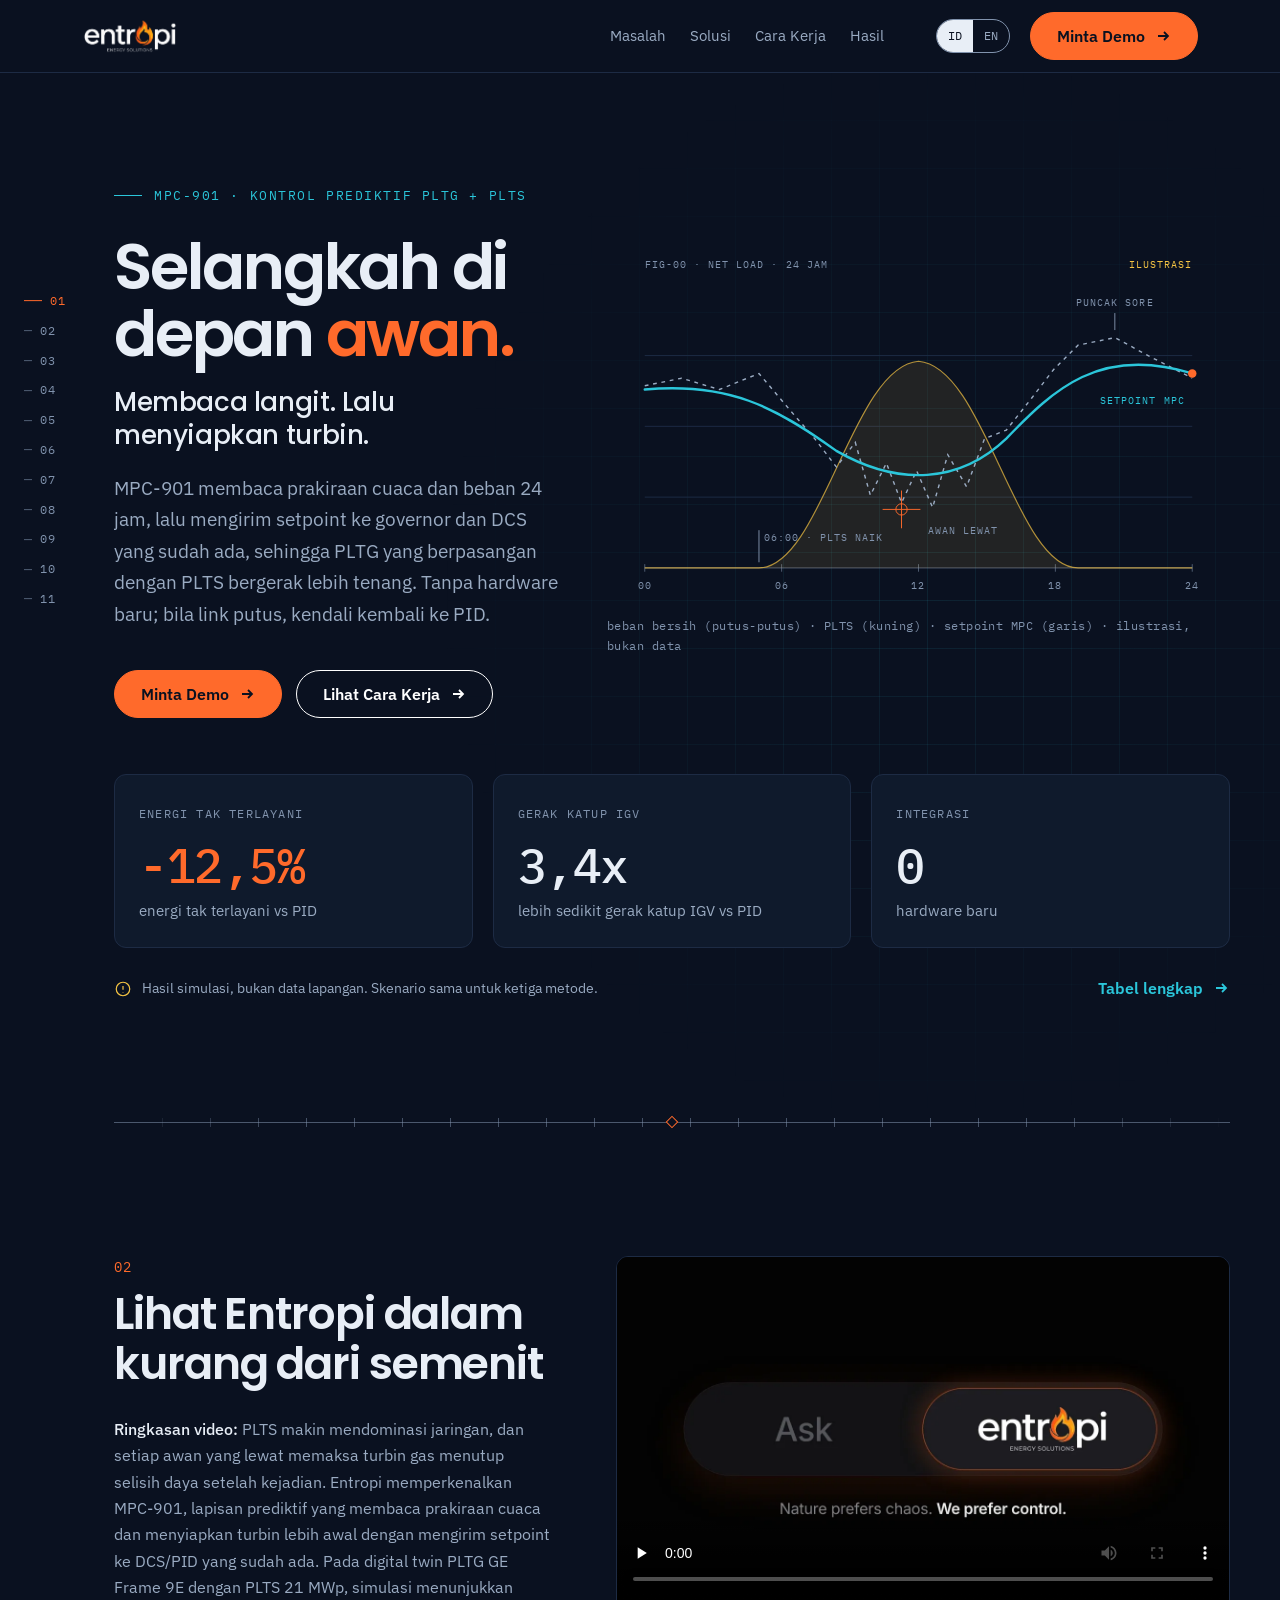
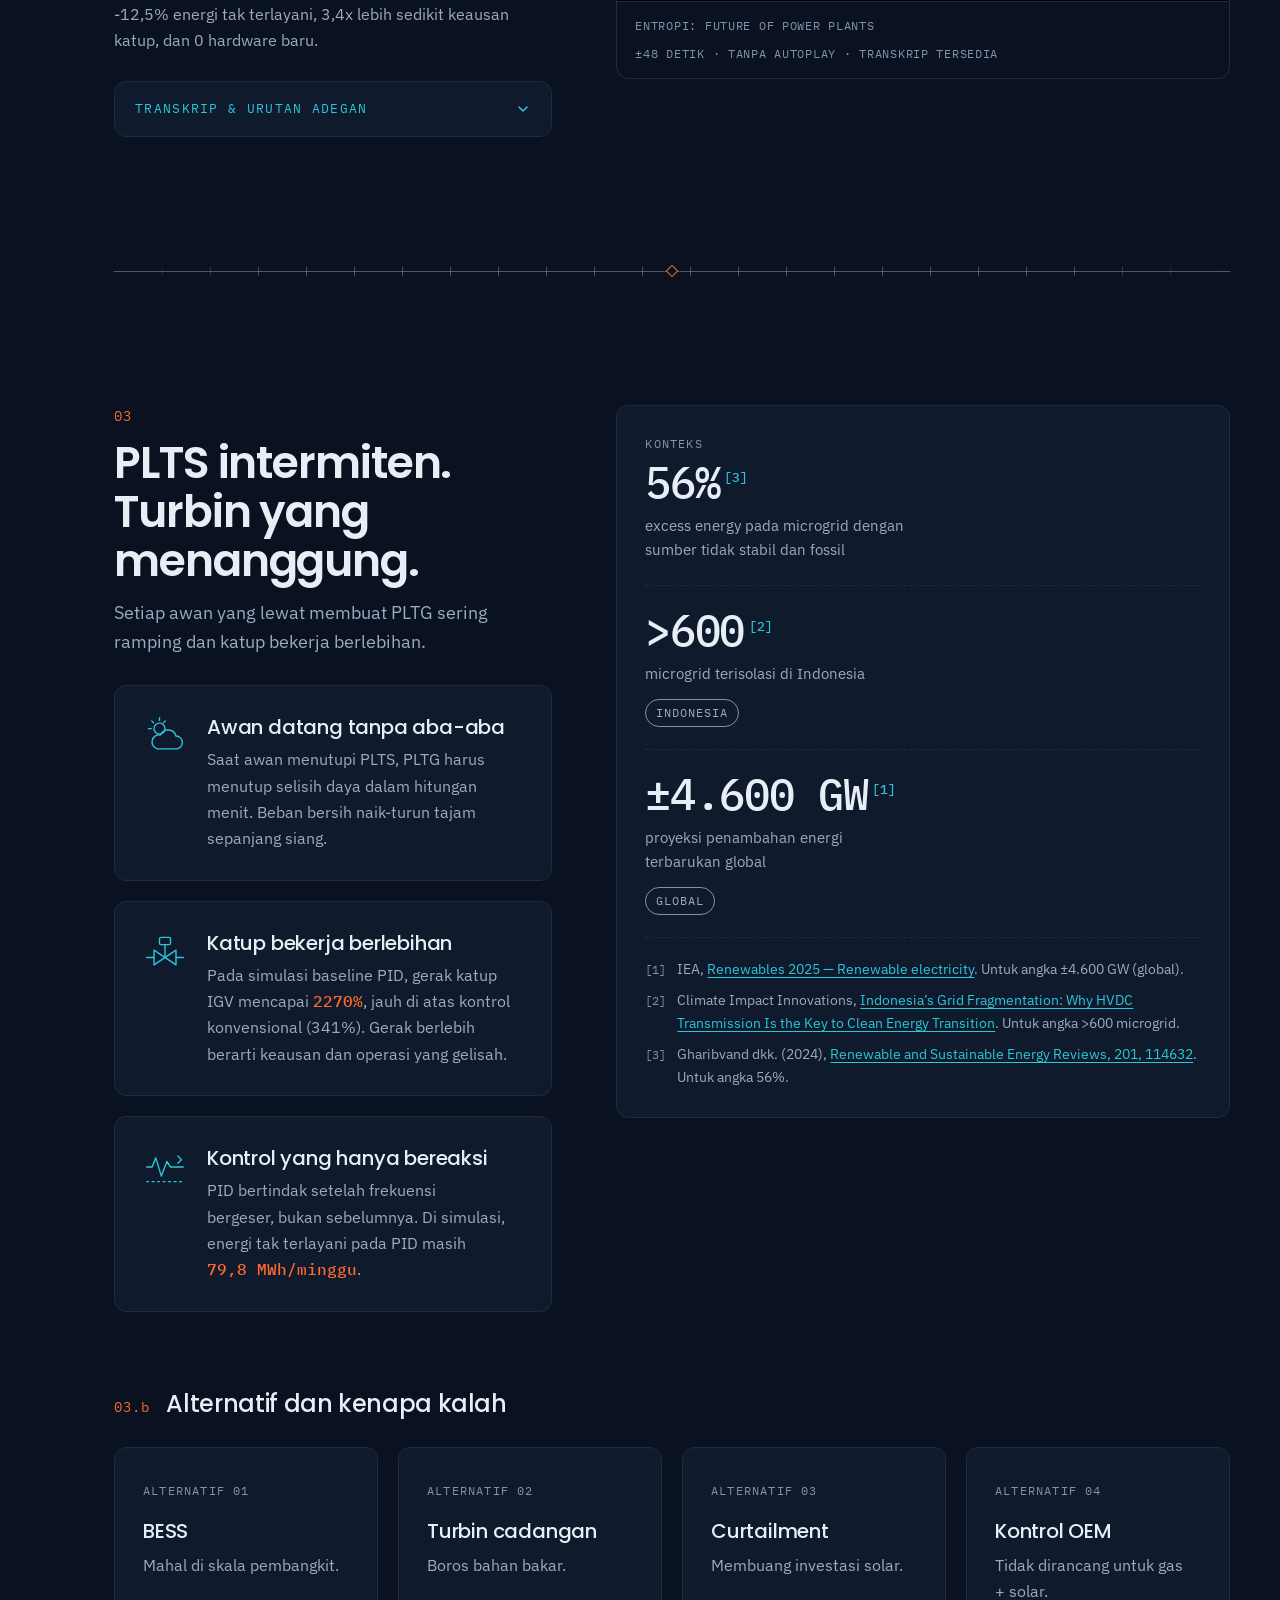
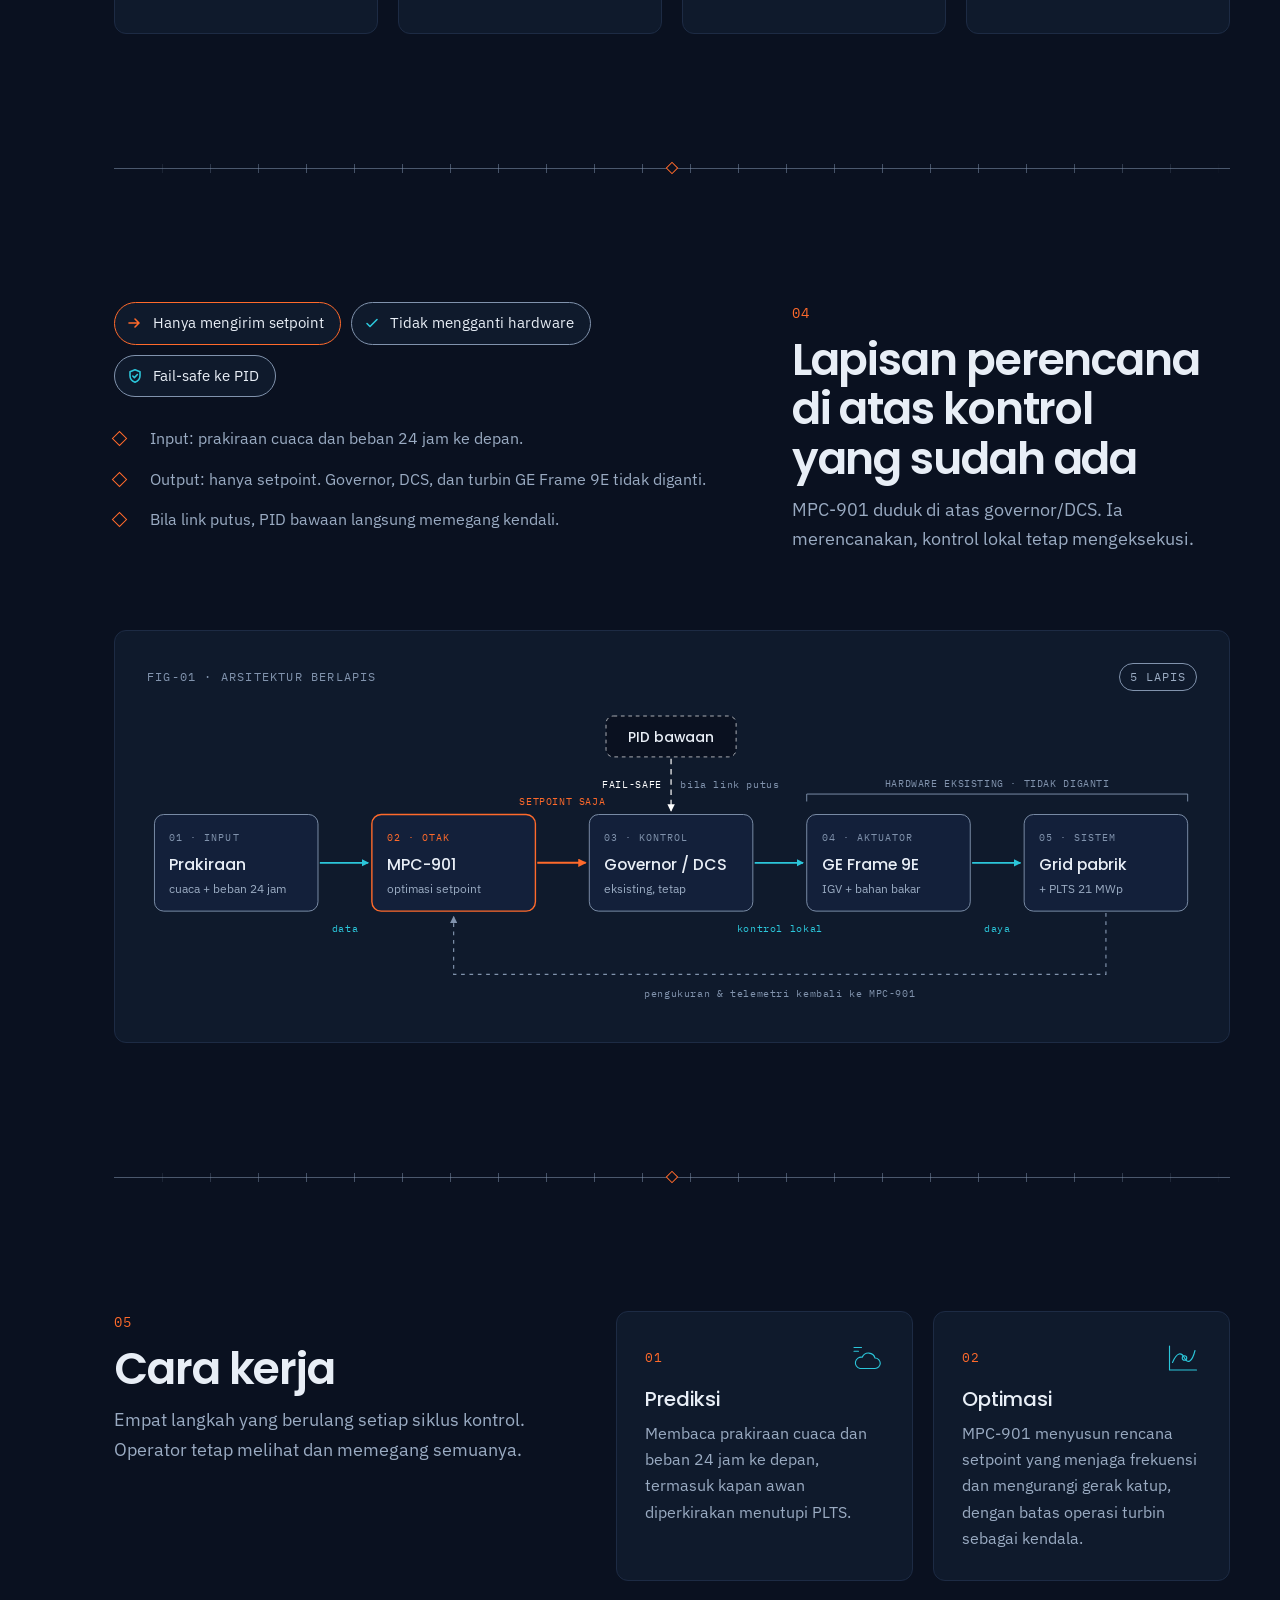
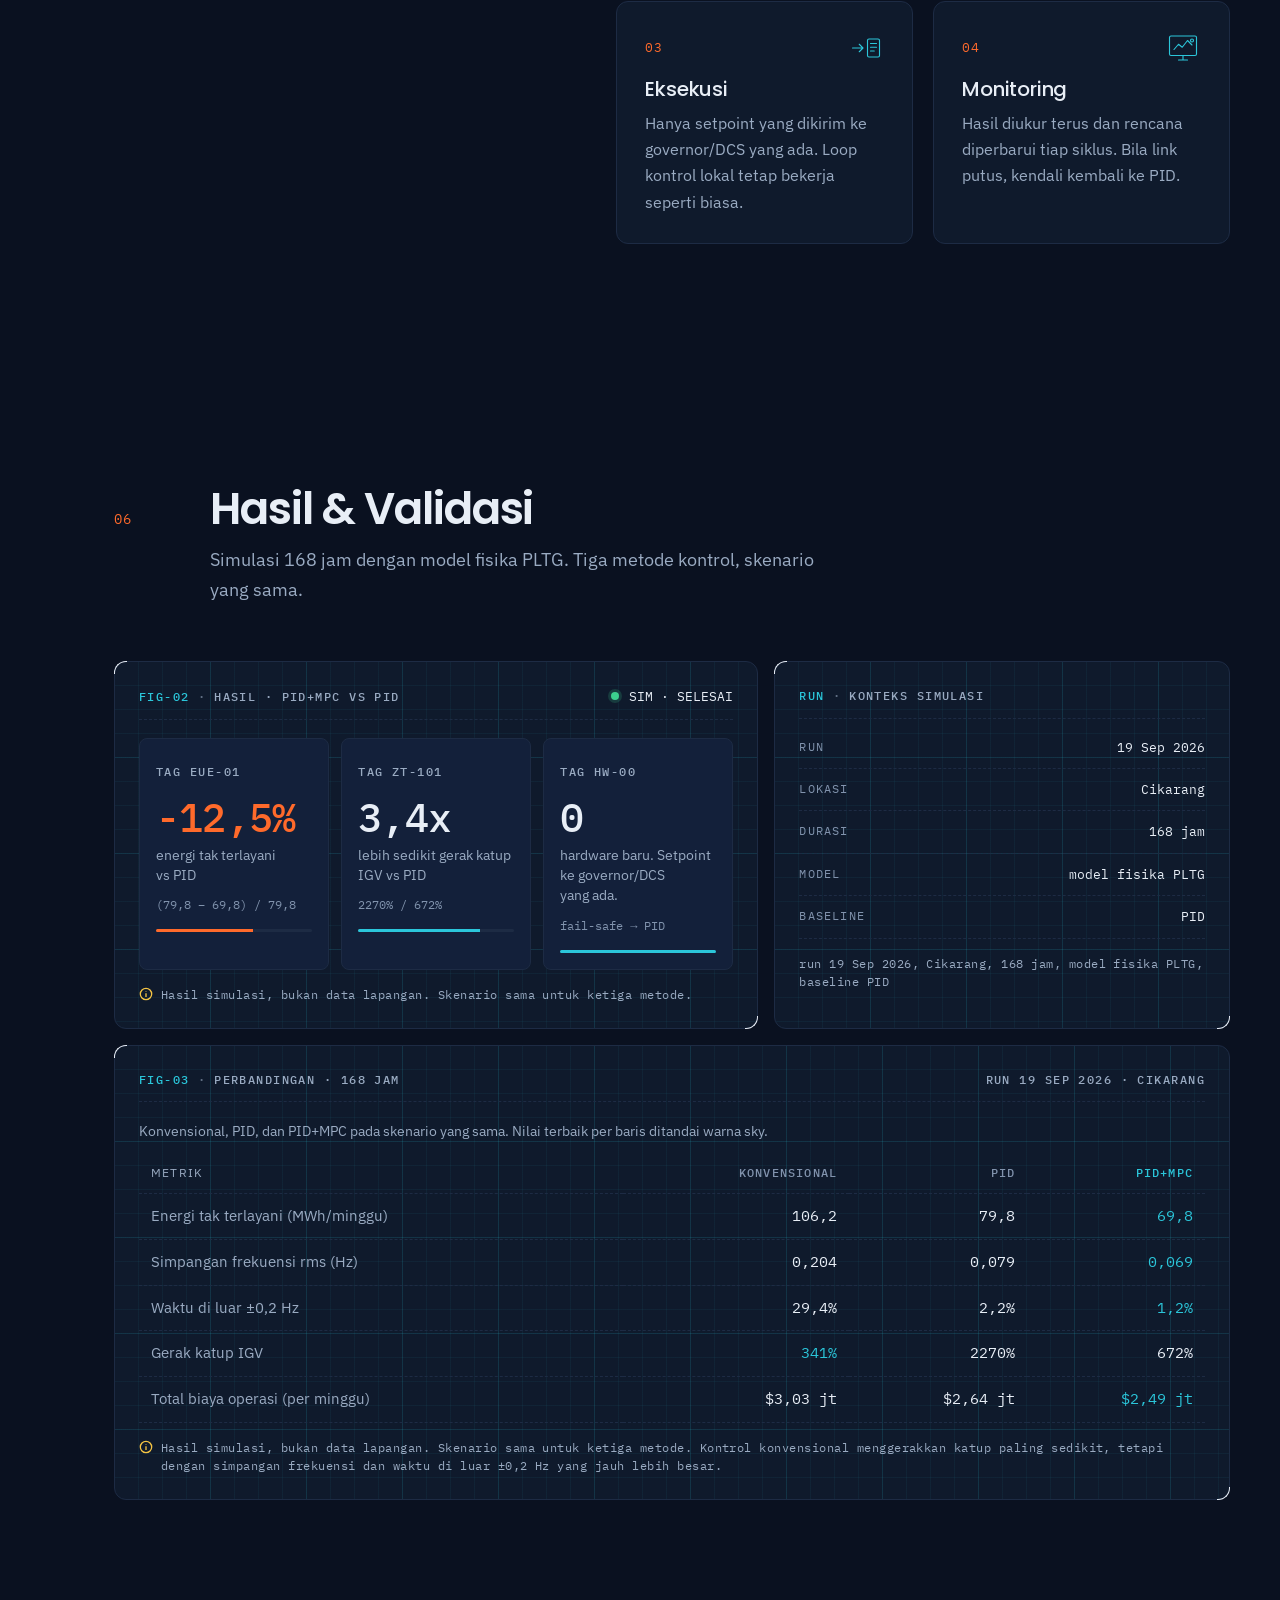
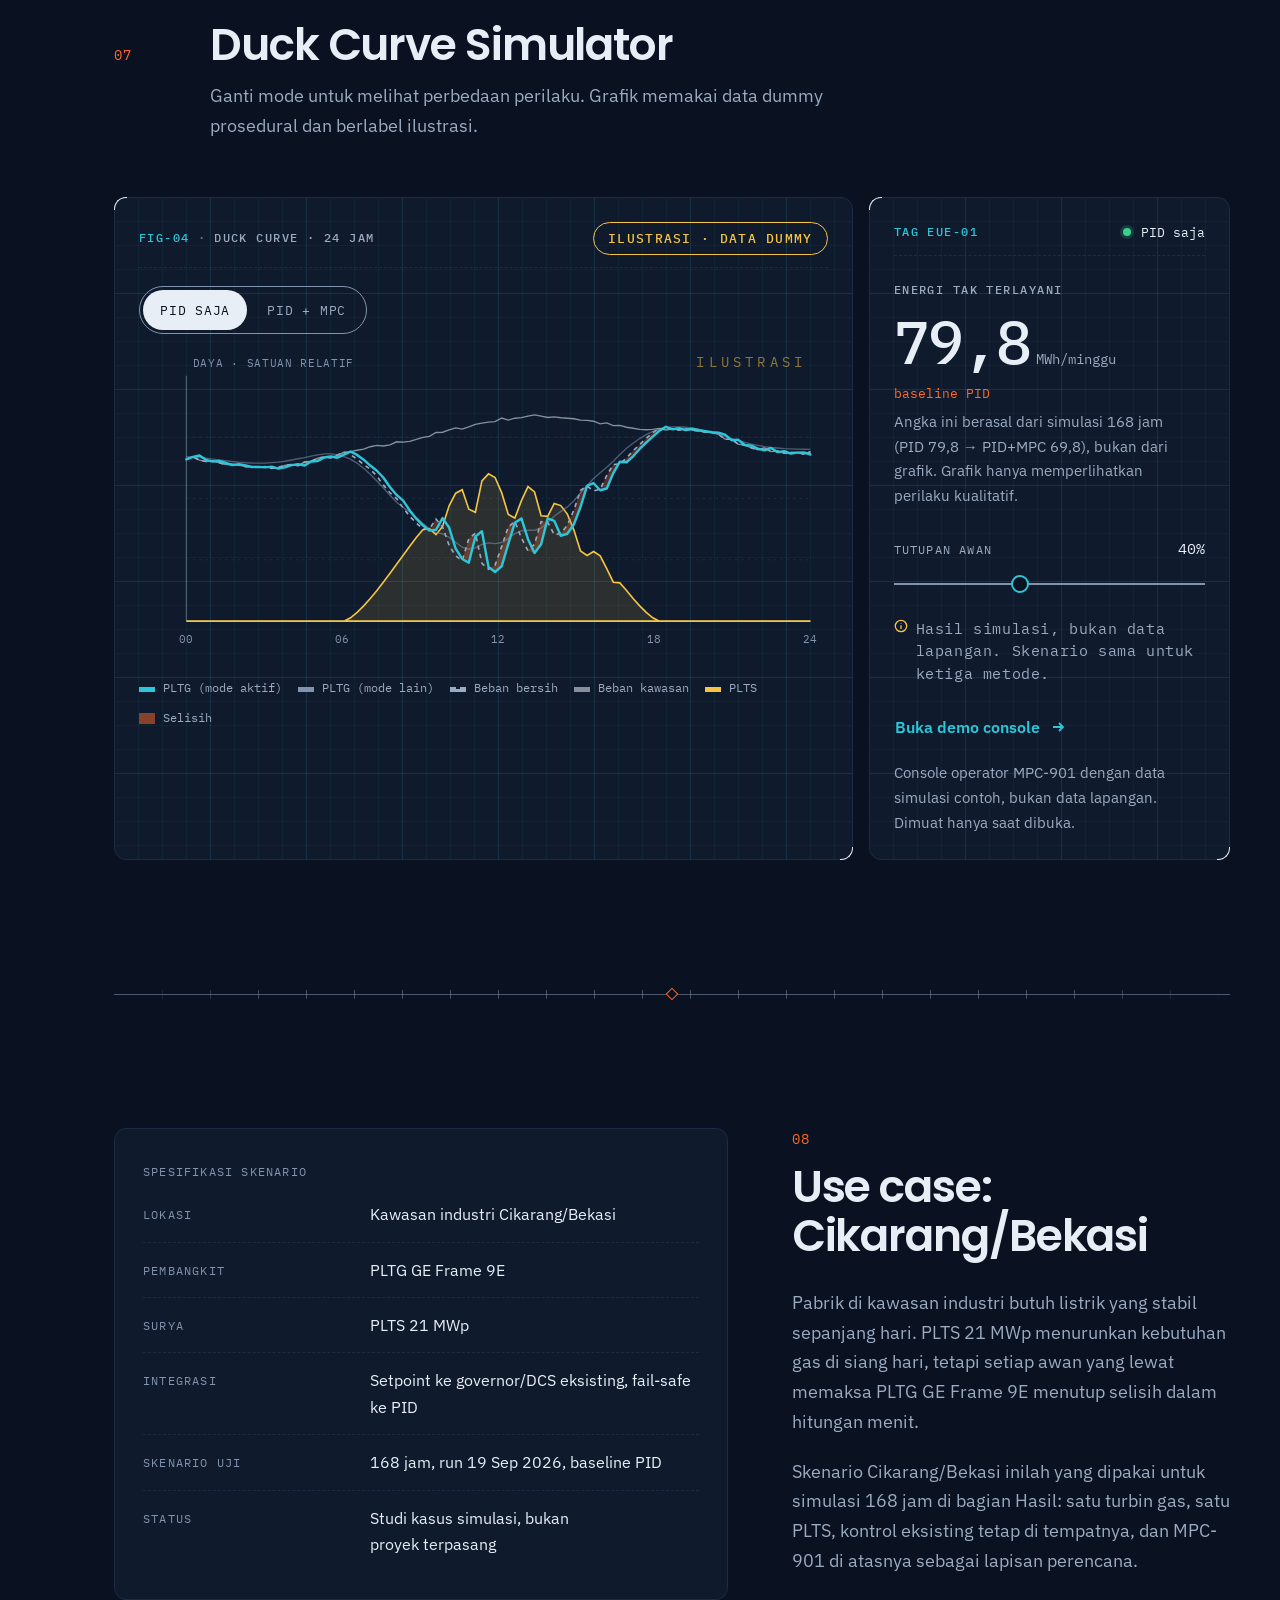
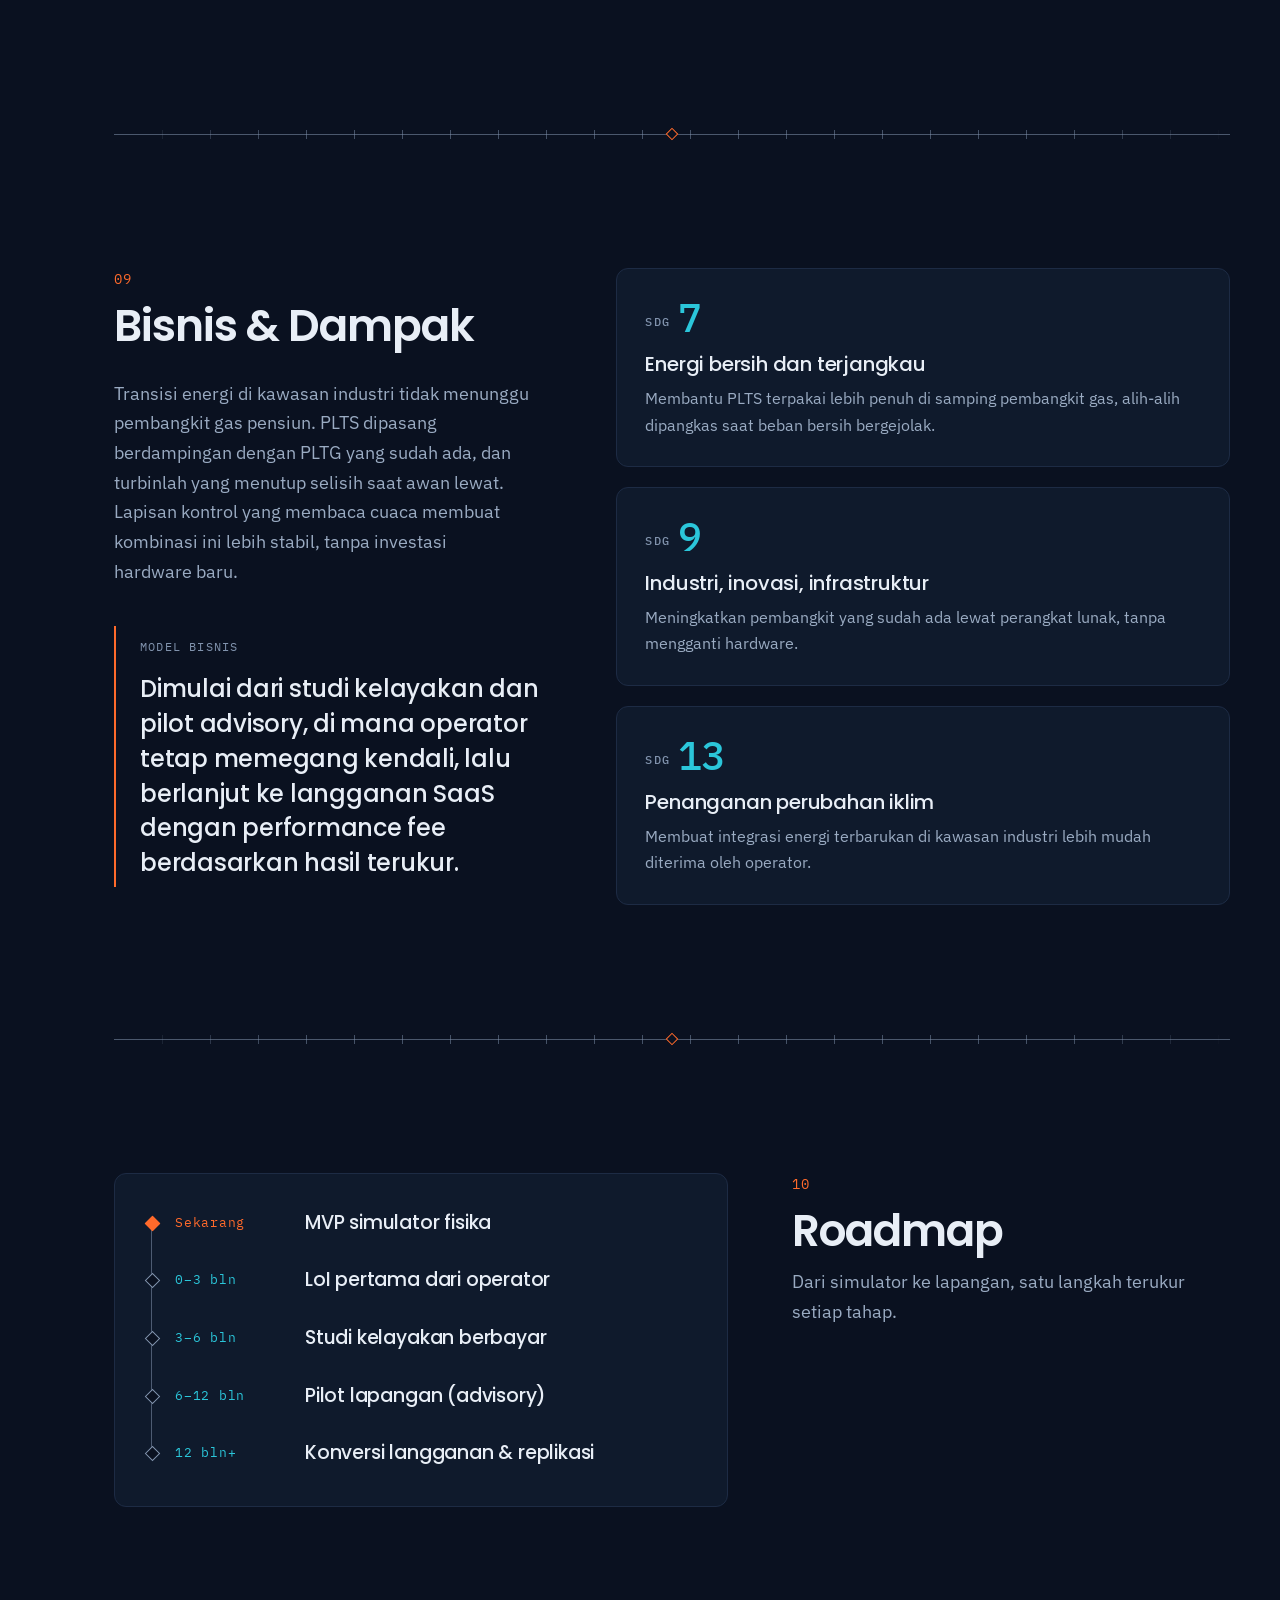
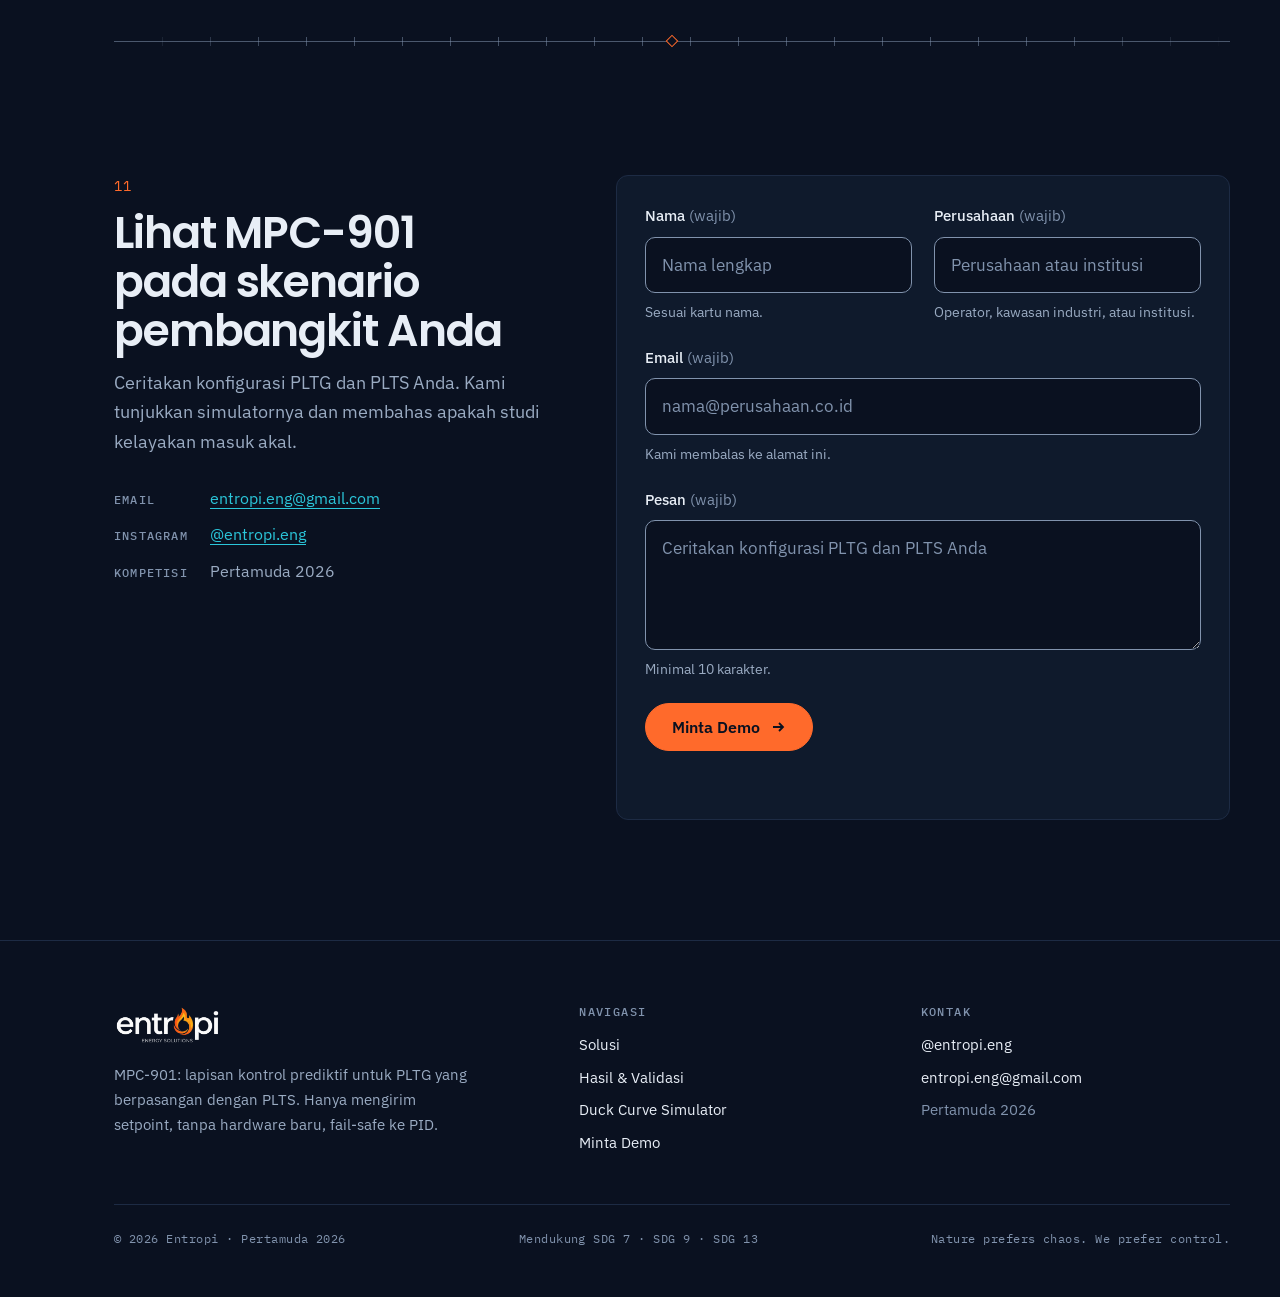
==== index.html @ 7b5782e1 "Website Entropi" ====
<!DOCTYPE html>
<html lang="en-US" data-theme="dark">
<head>
<!-- Static export for GitHub Pages (https://entropi-hub.github.io/entropi/): every asset path is relative; only canonical, og:url and the share image (og:image, twitter:image) are absolute. -->
	<meta charset="UTF-8" />
	<meta name="viewport" content="width=device-width, initial-scale=1" />
<meta name='robots' content='max-image-preview:large' />
<script>
document.documentElement.classList.add('js');
</script>
<title>Entropi | Selangkah di depan awan. MPC-901 untuk PLTG + PLTS</title>
<meta name="description" content="MPC-901 membaca prakiraan cuaca dan beban 24 jam, lalu mengirim setpoint ke governor/DCS yang ada. PLTG yang berpasangan dengan PLTS jadi lebih stabil. Tanpa hardware baru, fail-safe ke PID.">
<meta name="theme-color" content="#0a1120">
<meta property="og:type" content="website">
<meta property="og:url" content="https://entropi-hub.github.io/entropi/">
<link rel="canonical" href="https://entropi-hub.github.io/entropi/">
<meta property="og:site_name" content="Entropi">
<meta property="og:locale" content="id_ID">
<meta property="og:locale:alternate" content="en_US">
<meta property="og:title" content="Entropi | Selangkah di depan awan.">
<meta property="og:description" content="Kontrol prediktif MPC-901 untuk PLTG yang berpasangan dengan PLTS. Membaca langit, lalu menyiapkan turbin. Tanpa hardware baru.">
<meta property="og:image" content="https://entropi-hub.github.io/entropi/wp-content/themes/entropi/assets/media/entropi-video-poster.jpg">
<meta property="og:image:width" content="1280">
<meta property="og:image:height" content="720">
<meta property="og:image:alt" content="Logo Entropi di atas latar gelap dengan tagline Nature prefers chaos. We prefer control.">
<meta property="og:image:type" content="image/jpeg">
<meta name="twitter:image:alt" content="Logo Entropi di atas latar gelap dengan tagline Nature prefers chaos. We prefer control.">
<meta name="twitter:card" content="summary_large_image">
<meta name="twitter:title" content="Entropi | Selangkah di depan awan.">
<meta name="twitter:description" content="Kontrol prediktif MPC-901 untuk PLTG yang berpasangan dengan PLTS. Membaca langit, lalu menyiapkan turbin. Tanpa hardware baru.">
<meta name="twitter:image" content="https://entropi-hub.github.io/entropi/wp-content/themes/entropi/assets/media/entropi-video-poster.jpg">
	<link rel="icon" href="wp-content/themes/entropi/assets/media/entropi-flame-32.png" sizes="32x32" type="image/png">
<link rel="icon" href="wp-content/themes/entropi/assets/media/entropi-flame-512.png" sizes="512x512" type="image/png">
<link rel="apple-touch-icon" href="wp-content/themes/entropi/assets/media/entropi-flame-180.png" sizes="180x180">
	<style id="wp-img-auto-sizes-contain-inline-css">
img:is([sizes=auto i],[sizes^="auto," i]){contain-intrinsic-size:3000px 1500px}

</style>
<style id="wp-block-paragraph-inline-css">
.is-small-text{font-size:.875em}.is-regular-text{font-size:1em}.is-large-text{font-size:2.25em}.is-larger-text{font-size:3em}.has-drop-cap:not(:focus):first-letter{float:left;font-size:8.4em;font-style:normal;font-weight:100;line-height:.68;margin:.05em .1em 0 0;text-transform:uppercase}body.rtl .has-drop-cap:not(:focus):first-letter{float:none;margin-left:.1em}p.has-drop-cap.has-background{overflow:hidden}:root :where(p.has-background){padding:1.25em 2.375em}:where(p.has-text-color:not(.has-link-color)) a{color:inherit}p.has-text-align-left[style*="writing-mode:vertical-lr"],p.has-text-align-right[style*="writing-mode:vertical-rl"]{rotate:180deg}

</style>
<style id="wp-block-image-inline-css">
.wp-block-image>a,.wp-block-image>figure>a{display:inline-block}.wp-block-image img{box-sizing:border-box;height:auto;max-width:100%;vertical-align:bottom}@media not (prefers-reduced-motion){.wp-block-image img.hide{visibility:hidden}.wp-block-image img.show{animation:show-content-image .4s}}.wp-block-image[style*=border-radius] img,.wp-block-image[style*=border-radius]>a{border-radius:inherit}.wp-block-image.has-custom-border img{box-sizing:border-box}.wp-block-image.aligncenter{text-align:center}.wp-block-image.alignfull>a,.wp-block-image.alignwide>a{width:100%}.wp-block-image.alignfull img,.wp-block-image.alignwide img{height:auto;width:100%}.wp-block-image .aligncenter,.wp-block-image .alignleft,.wp-block-image .alignright,.wp-block-image.aligncenter,.wp-block-image.alignleft,.wp-block-image.alignright{display:table}.wp-block-image .aligncenter>figcaption,.wp-block-image .alignleft>figcaption,.wp-block-image .alignright>figcaption,.wp-block-image.aligncenter>figcaption,.wp-block-image.alignleft>figcaption,.wp-block-image.alignright>figcaption{caption-side:bottom;display:table-caption}.wp-block-image .alignleft{float:left;margin:.5em 1em .5em 0}.wp-block-image .alignright{float:right;margin:.5em 0 .5em 1em}.wp-block-image .aligncenter{margin-left:auto;margin-right:auto}.wp-block-image :where(figcaption){margin-bottom:1em;margin-top:.5em}.wp-block-image.is-style-circle-mask img{border-radius:9999px}@supports ((-webkit-mask-image:none) or (mask-image:none)) or (-webkit-mask-image:none){.wp-block-image.is-style-circle-mask img{border-radius:0;-webkit-mask-image:url('data:image/svg+xml;utf8,<svg viewBox="0 0 100 100" xmlns="http://www.w3.org/2000/svg"><circle cx="50" cy="50" r="50"/></svg>');mask-image:url('data:image/svg+xml;utf8,<svg viewBox="0 0 100 100" xmlns="http://www.w3.org/2000/svg"><circle cx="50" cy="50" r="50"/></svg>');mask-mode:alpha;-webkit-mask-position:center;mask-position:center;-webkit-mask-repeat:no-repeat;mask-repeat:no-repeat;-webkit-mask-size:contain;mask-size:contain}}:root :where(.wp-block-image.is-style-rounded img,.wp-block-image .is-style-rounded img){border-radius:9999px}.wp-block-image figure{margin:0}.wp-lightbox-container{display:flex;flex-direction:column;position:relative}.wp-lightbox-container img{cursor:zoom-in}.wp-lightbox-container img:hover+button{opacity:1}.wp-lightbox-container button{align-items:center;backdrop-filter:blur(16px) saturate(180%);background-color:rgba(90,90,90,.25);border:none;border-radius:4px;cursor:zoom-in;display:flex;height:20px;justify-content:center;opacity:0;padding:0;position:absolute;right:16px;text-align:center;top:16px;width:20px;z-index:100}@media not (prefers-reduced-motion){.wp-lightbox-container button{transition:opacity .2s ease}}.wp-lightbox-container button:focus-visible{outline:3px auto rgba(90,90,90,.25);outline:3px auto -webkit-focus-ring-color;outline-offset:3px}.wp-lightbox-container button:hover{cursor:pointer;opacity:1}.wp-lightbox-container button:focus{opacity:1}.wp-lightbox-container button:focus,.wp-lightbox-container button:hover,.wp-lightbox-container button:not(:hover):not(:active):not(.has-background){background-color:rgba(90,90,90,.25);border:none}.wp-lightbox-overlay{box-sizing:border-box;cursor:zoom-out;height:100vh;left:0;overflow:hidden;position:fixed;top:0;visibility:hidden;width:100%;z-index:100000}.wp-lightbox-overlay .wp-lightbox-close-button{align-items:center;cursor:pointer;display:flex;font-family:inherit;gap:8px;justify-content:center;line-height:1;min-height:40px;min-width:40px;padding:0 4px;position:absolute;right:calc(env(safe-area-inset-right) + 16px);top:calc(env(safe-area-inset-top) + 16px);z-index:5000000}.wp-lightbox-overlay .wp-lightbox-close-button:focus,.wp-lightbox-overlay .wp-lightbox-close-button:hover,.wp-lightbox-overlay .wp-lightbox-close-button:not(:hover):not(:active):not(.has-background){background:none;border:none}.wp-lightbox-overlay .wp-lightbox-close-button:has(.wp-lightbox-close-text:not([hidden])) .wp-lightbox-close-icon svg{height:1em;width:1em}.wp-lightbox-overlay .wp-lightbox-close-icon svg{display:block}.wp-lightbox-overlay .wp-lightbox-navigation-button-next,.wp-lightbox-overlay .wp-lightbox-navigation-button-prev{align-items:center;bottom:16px;cursor:pointer;display:flex;font-family:inherit;gap:4px;justify-content:center;line-height:1;min-height:40px;min-width:40px;padding:0 8px;position:absolute;z-index:2000002}.wp-lightbox-overlay .wp-lightbox-navigation-button-next[hidden],.wp-lightbox-overlay .wp-lightbox-navigation-button-prev[hidden]{display:none}@media (min-width:960px){.wp-lightbox-overlay .wp-lightbox-navigation-button-next,.wp-lightbox-overlay .wp-lightbox-navigation-button-prev{bottom:50%;transform:translateY(-50%)}}.wp-lightbox-overlay .wp-lightbox-navigation-button-next:focus,.wp-lightbox-overlay .wp-lightbox-navigation-button-next:hover,.wp-lightbox-overlay .wp-lightbox-navigation-button-next:not(:hover):not(:active):not(.has-background),.wp-lightbox-overlay .wp-lightbox-navigation-button-prev:focus,.wp-lightbox-overlay .wp-lightbox-navigation-button-prev:hover,.wp-lightbox-overlay .wp-lightbox-navigation-button-prev:not(:hover):not(:active):not(.has-background){background:none;border:none;padding:0 8px}.wp-lightbox-overlay .wp-lightbox-navigation-button-next:has(.wp-lightbox-navigation-text:not([hidden])) .wp-lightbox-navigation-icon svg,.wp-lightbox-overlay .wp-lightbox-navigation-button-prev:has(.wp-lightbox-navigation-text:not([hidden])) .wp-lightbox-navigation-icon svg{display:block;height:1.5em;width:1.5em}.wp-lightbox-overlay .wp-lightbox-navigation-button-prev{left:calc(env(safe-area-inset-left) + 16px)}.wp-lightbox-overlay .wp-lightbox-navigation-button-next{right:calc(env(safe-area-inset-right) + 16px)}.wp-lightbox-overlay .wp-lightbox-navigation-icon svg{vertical-align:middle}.wp-lightbox-overlay .lightbox-image-container{height:var(--wp--lightbox-container-height);left:50%;overflow:hidden;position:absolute;top:50%;transform:translate(-50%,-50%);transform-origin:top left;width:var(--wp--lightbox-container-width);z-index:2000001}.wp-lightbox-overlay .wp-block-image{align-items:center;box-sizing:border-box;display:flex;height:100%;justify-content:center;margin:0;position:relative;transform-origin:0 0;width:100%;z-index:3000000}.wp-lightbox-overlay .wp-block-image img{height:var(--wp--lightbox-image-height);min-height:var(--wp--lightbox-image-height);min-width:var(--wp--lightbox-image-width);width:var(--wp--lightbox-image-width)}.wp-lightbox-overlay .wp-block-image figcaption{display:none}.wp-lightbox-overlay button{background:none;border:none}.wp-lightbox-overlay .scrim{background-color:#fff;height:100%;opacity:.9;position:absolute;width:100%;z-index:2000000}.wp-lightbox-overlay.active{visibility:visible}@media not (prefers-reduced-motion){.wp-lightbox-overlay.active{animation:turn-on-visibility .25s both}.wp-lightbox-overlay.active img{animation:turn-on-visibility .35s both}.wp-lightbox-overlay.show-closing-animation:not(.active){animation:turn-off-visibility .35s both}.wp-lightbox-overlay.show-closing-animation:not(.active) img{animation:turn-off-visibility .25s both}.wp-lightbox-overlay.zoom.active{animation:none;opacity:1;visibility:visible}.wp-lightbox-overlay.zoom.active .lightbox-image-container{animation:lightbox-zoom-in .4s}.wp-lightbox-overlay.zoom.active .lightbox-image-container img{animation:none}.wp-lightbox-overlay.zoom.active .scrim{animation:turn-on-visibility .4s forwards}.wp-lightbox-overlay.zoom.show-closing-animation:not(.active){animation:none}.wp-lightbox-overlay.zoom.show-closing-animation:not(.active) .lightbox-image-container{animation:lightbox-zoom-out .4s}.wp-lightbox-overlay.zoom.show-closing-animation:not(.active) .lightbox-image-container img{animation:none}.wp-lightbox-overlay.zoom.show-closing-animation:not(.active) .scrim{animation:turn-off-visibility .4s forwards}}@keyframes show-content-image{0%{visibility:hidden}99%{visibility:hidden}to{visibility:visible}}@keyframes turn-on-visibility{0%{opacity:0}to{opacity:1}}@keyframes turn-off-visibility{0%{opacity:1;visibility:visible}99%{opacity:0;visibility:visible}to{opacity:0;visibility:hidden}}@keyframes lightbox-zoom-in{0%{transform:translate(calc((-100vw + var(--wp--lightbox-scrollbar-width))/2 + var(--wp--lightbox-initial-left-position)),calc(-50vh + var(--wp--lightbox-initial-top-position))) scale(var(--wp--lightbox-scale))}to{transform:translate(-50%,-50%) scale(1)}}@keyframes lightbox-zoom-out{0%{transform:translate(-50%,-50%) scale(1);visibility:visible}99%{visibility:visible}to{transform:translate(calc((-100vw + var(--wp--lightbox-scrollbar-width))/2 + var(--wp--lightbox-initial-left-position)),calc(-50vh + var(--wp--lightbox-initial-top-position))) scale(var(--wp--lightbox-scale));visibility:hidden}}

</style>
<style id="wp-block-image-theme-inline-css">
:root :where(.wp-block-image figcaption){color:#555;font-size:13px;text-align:center}.is-dark-theme :root :where(.wp-block-image figcaption){color:hsla(0,0%,100%,.65)}.wp-block-image{margin:0 0 1em}

</style>
<style id="wp-block-group-inline-css">
.wp-block-group{box-sizing:border-box}:where(.wp-block-group.wp-block-group-is-layout-constrained){position:relative}

</style>
<style id="wp-block-group-theme-inline-css">
:where(.wp-block-group.has-background){padding:1.25em 2.375em}

</style>
<style id="wp-block-button-inline-css">
.wp-block-button__link{align-content:center;box-sizing:border-box;cursor:pointer;display:inline-block;height:100%;text-align:center;word-break:break-word}.wp-block-button__link.aligncenter{text-align:center}.wp-block-button__link.alignright{text-align:right}:where(.wp-block-button__link){border-radius:9999px;box-shadow:none;padding:calc(.667em + 2px) calc(1.333em + 2px);text-decoration:none}.wp-block-button[style*=text-decoration] .wp-block-button__link{text-decoration:inherit}.wp-block-buttons>.wp-block-button.has-custom-width{max-width:none}.wp-block-buttons>.wp-block-button.has-custom-width .wp-block-button__link{width:100%}.wp-block-buttons>.wp-block-button.has-custom-font-size .wp-block-button__link{font-size:inherit}.wp-block-buttons>.wp-block-button[class*=wp-block-button__width]{width:calc(var(--wp--block-button--width)*1% - var(--wp--style--block-gap, .5em)*(1 - var(--wp--block-button--width)/100))}.wp-block-buttons>.wp-block-button.wp-block-button__width-25{width:calc(25% - var(--wp--style--block-gap, .5em)*.75)}.wp-block-buttons>.wp-block-button.wp-block-button__width-50{width:calc(50% - var(--wp--style--block-gap, .5em)*.5)}.wp-block-buttons>.wp-block-button.wp-block-button__width-75{width:calc(75% - var(--wp--style--block-gap, .5em)*.25)}.wp-block-buttons>.wp-block-button.wp-block-button__width-100{flex-basis:100%;width:100%}.wp-block-buttons.is-vertical>.wp-block-button[class*=wp-block-button__width]{width:calc(var(--wp--block-button--width)*1%)}.wp-block-buttons.is-vertical>.wp-block-button.wp-block-button__width-25{width:25%}.wp-block-buttons.is-vertical>.wp-block-button.wp-block-button__width-50{width:50%}.wp-block-buttons.is-vertical>.wp-block-button.wp-block-button__width-75{width:75%}.wp-block-button.is-style-squared,.wp-block-button__link.wp-block-button.is-style-squared{border-radius:0}.wp-block-button.no-border-radius,.wp-block-button__link.no-border-radius{border-radius:0!important}:root :where(.wp-block-button .wp-block-button__link.is-style-outline),:root :where(.wp-block-button.is-style-outline>.wp-block-button__link){border:2px solid;padding:.667em 1.333em}:root :where(.wp-block-button .wp-block-button__link.is-style-outline:not(.has-text-color)),:root :where(.wp-block-button.is-style-outline>.wp-block-button__link:not(.has-text-color)){color:currentColor}:root :where(.wp-block-button .wp-block-button__link.is-style-outline:not(.has-background)),:root :where(.wp-block-button.is-style-outline>.wp-block-button__link:not(.has-background)){background-color:transparent;background-image:none}

</style>
<style id="wp-block-buttons-inline-css">
.wp-block-buttons{box-sizing:border-box}.wp-block-buttons.is-vertical{flex-direction:column}.wp-block-buttons.is-vertical>.wp-block-button:last-child{margin-bottom:0}.wp-block-buttons>.wp-block-button{display:inline-block;margin:0}.wp-block-buttons.is-content-justification-left{justify-content:flex-start}.wp-block-buttons.is-content-justification-left.is-vertical{align-items:flex-start}.wp-block-buttons.is-content-justification-center{justify-content:center}.wp-block-buttons.is-content-justification-center.is-vertical{align-items:center}.wp-block-buttons.is-content-justification-right{justify-content:flex-end}.wp-block-buttons.is-content-justification-right.is-vertical{align-items:flex-end}.wp-block-buttons.is-content-justification-space-between{justify-content:space-between}.wp-block-buttons.aligncenter{text-align:center}.wp-block-buttons:not(.is-content-justification-space-between,.is-content-justification-right,.is-content-justification-left,.is-content-justification-center) .wp-block-button.aligncenter{margin-left:auto;margin-right:auto;width:100%}.wp-block-buttons[style*=text-decoration] .wp-block-button,.wp-block-buttons[style*=text-decoration] .wp-block-button__link{text-decoration:inherit}.wp-block-buttons.has-custom-font-size .wp-block-button__link{font-size:inherit}.wp-block-buttons .wp-block-button__link{width:100%}.wp-block-button.aligncenter{text-align:center}

</style>
<style id="wp-block-list-inline-css">
ol,ul{box-sizing:border-box}:root :where(.wp-block-list.has-background){padding:1.25em 2.375em}

</style>
<style id="wp-block-template-part-theme-inline-css">
:root :where(.wp-block-template-part.has-background){margin-bottom:0;margin-top:0;padding:1.25em 2.375em}

</style>
<style id="wp-block-heading-inline-css">
h1:where(.wp-block-heading).has-background,h2:where(.wp-block-heading).has-background,h3:where(.wp-block-heading).has-background,h4:where(.wp-block-heading).has-background,h5:where(.wp-block-heading).has-background,h6:where(.wp-block-heading).has-background{padding:1.25em 2.375em}h1.has-text-align-left[style*=writing-mode]:where([style*=vertical-lr]),h1.has-text-align-right[style*=writing-mode]:where([style*=vertical-rl]),h2.has-text-align-left[style*=writing-mode]:where([style*=vertical-lr]),h2.has-text-align-right[style*=writing-mode]:where([style*=vertical-rl]),h3.has-text-align-left[style*=writing-mode]:where([style*=vertical-lr]),h3.has-text-align-right[style*=writing-mode]:where([style*=vertical-rl]),h4.has-text-align-left[style*=writing-mode]:where([style*=vertical-lr]),h4.has-text-align-right[style*=writing-mode]:where([style*=vertical-rl]),h5.has-text-align-left[style*=writing-mode]:where([style*=vertical-lr]),h5.has-text-align-right[style*=writing-mode]:where([style*=vertical-rl]),h6.has-text-align-left[style*=writing-mode]:where([style*=vertical-lr]),h6.has-text-align-right[style*=writing-mode]:where([style*=vertical-rl]){rotate:180deg}

</style>
<style id="wp-block-details-inline-css">
.wp-block-details{box-sizing:border-box}.wp-block-details summary{cursor:pointer}

</style>
<style id="wp-block-table-inline-css">
.wp-block-table{overflow-x:auto}.wp-block-table table{border-collapse:collapse;width:100%}.wp-block-table thead{border-bottom:3px solid}.wp-block-table tfoot{border-top:3px solid}.wp-block-table td,.wp-block-table th{border:1px solid;padding:.5em}.wp-block-table .has-fixed-layout{table-layout:fixed;width:100%}.wp-block-table .has-fixed-layout td,.wp-block-table .has-fixed-layout th{word-break:break-word}.wp-block-table.aligncenter,.wp-block-table.alignleft,.wp-block-table.alignright{display:table;width:auto}.wp-block-table.aligncenter td,.wp-block-table.aligncenter th,.wp-block-table.alignleft td,.wp-block-table.alignleft th,.wp-block-table.alignright td,.wp-block-table.alignright th{word-break:break-word}.wp-block-table .has-subtle-light-gray-background-color{background-color:#f3f4f5}.wp-block-table .has-subtle-pale-green-background-color{background-color:#e9fbe5}.wp-block-table .has-subtle-pale-blue-background-color{background-color:#e7f5fe}.wp-block-table .has-subtle-pale-pink-background-color{background-color:#fcf0ef}.wp-block-table.is-style-stripes{background-color:transparent;border-collapse:inherit;border-spacing:0}.wp-block-table.is-style-stripes tbody tr:nth-child(odd){background-color:#f0f0f0}.wp-block-table.is-style-stripes.has-subtle-light-gray-background-color tbody tr:nth-child(odd){background-color:#f3f4f5}.wp-block-table.is-style-stripes.has-subtle-pale-green-background-color tbody tr:nth-child(odd){background-color:#e9fbe5}.wp-block-table.is-style-stripes.has-subtle-pale-blue-background-color tbody tr:nth-child(odd){background-color:#e7f5fe}.wp-block-table.is-style-stripes.has-subtle-pale-pink-background-color tbody tr:nth-child(odd){background-color:#fcf0ef}.wp-block-table.is-style-stripes td,.wp-block-table.is-style-stripes th{border-color:transparent}.wp-block-table.is-style-stripes{border-bottom:1px solid #f0f0f0}.wp-block-table .has-border-color td,.wp-block-table .has-border-color th,.wp-block-table .has-border-color tr,.wp-block-table .has-border-color>*{border-color:inherit}.wp-block-table table[style*=border-top-color] tr:first-child,.wp-block-table table[style*=border-top-color] tr:first-child td,.wp-block-table table[style*=border-top-color] tr:first-child th,.wp-block-table table[style*=border-top-color]>*,.wp-block-table table[style*=border-top-color]>* td,.wp-block-table table[style*=border-top-color]>* th{border-top-color:inherit}.wp-block-table table[style*=border-top-color] tr:not(:first-child){border-top-color:currentColor}.wp-block-table table[style*=border-right-color] td:last-child,.wp-block-table table[style*=border-right-color] th,.wp-block-table table[style*=border-right-color] tr,.wp-block-table table[style*=border-right-color]>*{border-right-color:inherit}.wp-block-table table[style*=border-bottom-color] tr:last-child,.wp-block-table table[style*=border-bottom-color] tr:last-child td,.wp-block-table table[style*=border-bottom-color] tr:last-child th,.wp-block-table table[style*=border-bottom-color]>*,.wp-block-table table[style*=border-bottom-color]>* td,.wp-block-table table[style*=border-bottom-color]>* th{border-bottom-color:inherit}.wp-block-table table[style*=border-bottom-color] tr:not(:last-child){border-bottom-color:currentColor}.wp-block-table table[style*=border-left-color] td:first-child,.wp-block-table table[style*=border-left-color] th,.wp-block-table table[style*=border-left-color] tr,.wp-block-table table[style*=border-left-color]>*{border-left-color:inherit}.wp-block-table table[style*=border-style] td,.wp-block-table table[style*=border-style] th,.wp-block-table table[style*=border-style] tr,.wp-block-table table[style*=border-style]>*{border-style:inherit}.wp-block-table table[style*=border-width] td,.wp-block-table table[style*=border-width] th,.wp-block-table table[style*=border-width] tr,.wp-block-table table[style*=border-width]>*{border-style:inherit;border-width:inherit}

</style>
<style id="wp-block-table-theme-inline-css">
.wp-block-table{margin:0 0 1em}.wp-block-table td,.wp-block-table th{word-break:normal}.wp-block-table :where(figcaption){color:#555;font-size:13px;text-align:center}.is-dark-theme .wp-block-table :where(figcaption){color:hsla(0,0%,100%,.65)}

</style>
<style id="wp-block-post-content-inline-css">
.wp-block-post-content{display:flow-root}

</style>
<style id="wp-emoji-styles-inline-css">

	img.wp-smiley, img.emoji {
		display: inline !important;
		border: none !important;
		box-shadow: none !important;
		height: 1em !important;
		width: 1em !important;
		margin: 0 0.07em !important;
		vertical-align: -0.1em !important;
		background: none !important;
		padding: 0 !important;
	}

</style>
<style id="wp-block-library-inline-css">
:root{--wp-block-synced-color:#7a00df;--wp-block-synced-color--rgb:122,0,223;--wp-bound-block-color:var(--wp-block-synced-color);--wp-editor-canvas-background:#ddd;--wp-admin-theme-color:#007cba;--wp-admin-theme-color--rgb:0,124,186;--wp-admin-theme-color-darker-10:#006ba1;--wp-admin-theme-color-darker-10--rgb:0,107,160.5;--wp-admin-theme-color-darker-20:#005a87;--wp-admin-theme-color-darker-20--rgb:0,90,135;--wp-admin-border-width-focus:2px}@media (min-resolution:192dpi){:root{--wp-admin-border-width-focus:1.5px}}.wp-element-button{cursor:pointer}:root .has-very-light-gray-background-color{background-color:#eee}:root .has-very-dark-gray-background-color{background-color:#313131}:root .has-very-light-gray-color{color:#eee}:root .has-very-dark-gray-color{color:#313131}:root .has-vivid-green-cyan-to-vivid-cyan-blue-gradient-background{background:linear-gradient(135deg,#00d084,#0693e3)}:root .has-purple-crush-gradient-background{background:linear-gradient(135deg,#34e2e4,#4721fb 50%,#ab1dfe)}:root .has-hazy-dawn-gradient-background{background:linear-gradient(135deg,#faaca8,#dad0ec)}:root .has-subdued-olive-gradient-background{background:linear-gradient(135deg,#fafae1,#67a671)}:root .has-atomic-cream-gradient-background{background:linear-gradient(135deg,#fdd79a,#004a59)}:root .has-nightshade-gradient-background{background:linear-gradient(135deg,#330968,#31cdcf)}:root .has-midnight-gradient-background{background:linear-gradient(135deg,#020381,#2874fc)}:root{--wp--preset--font-size--normal:16px;--wp--preset--font-size--huge:42px}.has-regular-font-size{font-size:1em}.has-larger-font-size{font-size:2.625em}.has-normal-font-size{font-size:var(--wp--preset--font-size--normal)}.has-huge-font-size{font-size:var(--wp--preset--font-size--huge)}:root .has-text-align-center{text-align:center}:root .has-text-align-left{text-align:left}:root .has-text-align-right{text-align:right}.has-fit-text{white-space:nowrap!important}#end-resizable-editor-section{display:none}.aligncenter{clear:both}.items-justified-left{justify-content:flex-start}.items-justified-center{justify-content:center}.items-justified-right{justify-content:flex-end}.items-justified-space-between{justify-content:space-between}.screen-reader-text{word-wrap:normal!important;border:0;clip-path:inset(50%);height:1px;margin:-1px;overflow:hidden;padding:0;position:absolute;width:1px;word-break:normal!important}.screen-reader-text:focus{background-color:#ddd;clip-path:none;color:#444;display:block;font-size:1em;height:auto;left:5px;line-height:normal;padding:15px 23px 14px;text-decoration:none;top:5px;width:auto;z-index:100000}html :where(.has-border-color){border-style:solid}html :where([style^=border-color],[style*=";border-color"],[style*="; border-color"]){border-style:solid}html :where([style^=border-top-color],[style*=";border-top-color"],[style*="; border-top-color"]){border-top-style:solid}html :where([style^=border-right-color],[style*=";border-right-color"],[style*="; border-right-color"]){border-right-style:solid}html :where([style^=border-bottom-color],[style*=";border-bottom-color"],[style*="; border-bottom-color"]){border-bottom-style:solid}html :where([style^=border-left-color],[style*=";border-left-color"],[style*="; border-left-color"]){border-left-style:solid}html :where([style^=border-width],[style*=";border-width"],[style*="; border-width"]){border-style:solid}html :where([style^=border-top-width],[style*=";border-top-width"],[style*="; border-top-width"]){border-top-style:solid}html :where([style^=border-right-width],[style*=";border-right-width"],[style*="; border-right-width"]){border-right-style:solid}html :where([style^=border-bottom-width],[style*=";border-bottom-width"],[style*="; border-bottom-width"]){border-bottom-style:solid}html :where([style^=border-left-width],[style*=";border-left-width"],[style*="; border-left-width"]){border-left-style:solid}html :where(img[class*=wp-image-]){height:auto;max-width:100%}:where(figure){margin:0 0 1em}html :where(.is-position-sticky){--wp-admin--admin-bar--position-offset:var(--wp-admin--admin-bar--height,0px)}@media screen and (max-width:600px){html :where(.is-position-sticky){--wp-admin--admin-bar--position-offset:0px}}

</style>
<link rel='stylesheet' id='entropi-fonts-css' href='wp-content/themes/entropi/assets/fonts/fonts.css' media='all' />
<style id="global-styles-inline-css">
:root{--wp--preset--aspect-ratio--square: 1;--wp--preset--aspect-ratio--4-3: 4/3;--wp--preset--aspect-ratio--3-4: 3/4;--wp--preset--aspect-ratio--3-2: 3/2;--wp--preset--aspect-ratio--2-3: 2/3;--wp--preset--aspect-ratio--16-9: 16/9;--wp--preset--aspect-ratio--9-16: 9/16;--wp--preset--color--black: #000000;--wp--preset--color--cyan-bluish-gray: #abb8c3;--wp--preset--color--white: #ffffff;--wp--preset--color--pale-pink: #f78da7;--wp--preset--color--vivid-red: #cf2e2e;--wp--preset--color--luminous-vivid-orange: #ff6900;--wp--preset--color--luminous-vivid-amber: #fcb900;--wp--preset--color--light-green-cyan: #7bdcb5;--wp--preset--color--vivid-green-cyan: #00d084;--wp--preset--color--pale-cyan-blue: #8ed1fc;--wp--preset--color--vivid-cyan-blue: #0693e3;--wp--preset--color--vivid-purple: #9b51e0;--wp--preset--color--bg: #0a1120;--wp--preset--color--panel: #0f1a2c;--wp--preset--color--panel-2: #13203a;--wp--preset--color--text: #e8eef6;--wp--preset--color--muted: #9aabc2;--wp--preset--color--faint: #8193ad;--wp--preset--color--line: #1d2b44;--wp--preset--color--flame: #ff6a2b;--wp--preset--color--flame-hover: #ff8a55;--wp--preset--color--sky: #2bc6da;--wp--preset--color--warn: #f5c443;--wp--preset--color--ok: #3ccf8e;--wp--preset--color--bad: #ff4d5f;--wp--preset--color--light-bg: #f4f6f9;--wp--preset--gradient--vivid-cyan-blue-to-vivid-purple: linear-gradient(135deg,rgb(6,147,227) 0%,rgb(155,81,224) 100%);--wp--preset--gradient--light-green-cyan-to-vivid-green-cyan: linear-gradient(135deg,rgb(122,220,180) 0%,rgb(0,208,130) 100%);--wp--preset--gradient--luminous-vivid-amber-to-luminous-vivid-orange: linear-gradient(135deg,rgb(252,185,0) 0%,rgb(255,105,0) 100%);--wp--preset--gradient--luminous-vivid-orange-to-vivid-red: linear-gradient(135deg,rgb(255,105,0) 0%,rgb(207,46,46) 100%);--wp--preset--gradient--very-light-gray-to-cyan-bluish-gray: linear-gradient(135deg,rgb(238,238,238) 0%,rgb(169,184,195) 100%);--wp--preset--gradient--cool-to-warm-spectrum: linear-gradient(135deg,rgb(74,234,220) 0%,rgb(151,120,209) 20%,rgb(207,42,186) 40%,rgb(238,44,130) 60%,rgb(251,105,98) 80%,rgb(254,248,76) 100%);--wp--preset--gradient--blush-light-purple: linear-gradient(135deg,rgb(255,206,236) 0%,rgb(152,150,240) 100%);--wp--preset--gradient--blush-bordeaux: linear-gradient(135deg,rgb(254,205,165) 0%,rgb(254,45,45) 50%,rgb(107,0,62) 100%);--wp--preset--gradient--luminous-dusk: linear-gradient(135deg,rgb(255,203,112) 0%,rgb(199,81,192) 50%,rgb(65,88,208) 100%);--wp--preset--gradient--pale-ocean: linear-gradient(135deg,rgb(255,245,203) 0%,rgb(182,227,212) 50%,rgb(51,167,181) 100%);--wp--preset--gradient--electric-grass: linear-gradient(135deg,rgb(202,248,128) 0%,rgb(113,206,126) 100%);--wp--preset--gradient--midnight: linear-gradient(135deg,rgb(2,3,129) 0%,rgb(40,116,252) 100%);--wp--preset--font-size--small: 15px;--wp--preset--font-size--medium: 20px;--wp--preset--font-size--large: 36px;--wp--preset--font-size--x-large: 42px;--wp--preset--font-size--label: 12px;--wp--preset--font-size--card: 16px;--wp--preset--font-size--body: 18px;--wp--preset--font-size--lede: 19px;--wp--preset--font-size--h-3: 20px;--wp--preset--font-size--subhead: clamp(20px, 2.2vw, 26px);--wp--preset--font-size--h-2: clamp(30px, 3.6vw, 44px);--wp--preset--font-size--metric: clamp(44px, 5vw, 60px);--wp--preset--font-size--display: clamp(40px, 6.2vw, 72px);--wp--preset--font-family--display: "Poppins", sans-serif;--wp--preset--font-family--body: "IBM Plex Sans", sans-serif;--wp--preset--font-family--mono: "IBM Plex Mono", ui-monospace, monospace;--wp--preset--spacing--20: 1.25rem;--wp--preset--spacing--30: 20px;--wp--preset--spacing--40: 28px;--wp--preset--spacing--50: 32px;--wp--preset--spacing--60: 56px;--wp--preset--spacing--70: 72px;--wp--preset--spacing--80: 7.5rem;--wp--preset--spacing--10: 8px;--wp--preset--shadow--natural: 6px 6px 9px rgba(0, 0, 0, 0.2);--wp--preset--shadow--deep: 12px 12px 50px rgba(0, 0, 0, 0.4);--wp--preset--shadow--sharp: 6px 6px 0px rgba(0, 0, 0, 0.2);--wp--preset--shadow--outlined: 6px 6px 0px -3px rgb(255, 255, 255), 6px 6px rgb(0, 0, 0);--wp--preset--shadow--crisp: 6px 6px 0px rgb(0, 0, 0);--wp--custom--radius: 12px;--wp--custom--pill: 999px;--wp--custom--container: 1180px;--wp--custom--header-height: 72px;--wp--custom--ease: cubic-bezier(.22,.61,.36,1);}.wp-block-button{--wp--preset--dimension--25: 25%;--wp--preset--dimension--50: 50%;--wp--preset--dimension--75: 75%;--wp--preset--dimension--100: 100%;}:root { --wp--style--global--content-size: 1116px;--wp--style--global--wide-size: 1180px; }:where(body) { margin: 0; }.wp-site-blocks > .alignleft { float: left; margin-right: 2em; }.wp-site-blocks > .alignright { float: right; margin-left: 2em; }.wp-site-blocks > .aligncenter { justify-content: center; margin-left: auto; margin-right: auto; }:where(.wp-site-blocks) > * { margin-block-start: 0; margin-block-end: 0; }:where(.wp-site-blocks) > :first-child { margin-block-start: 0; }:where(.wp-site-blocks) > :last-child { margin-block-end: 0; }:root { --wp--style--block-gap: 0; }:root :where(.is-layout-flow) > :first-child{margin-block-start: 0;}:root :where(.is-layout-flow) > :last-child{margin-block-end: 0;}:root :where(.is-layout-flow) > *{margin-block-start: 0;margin-block-end: 0;}:root :where(.is-layout-constrained) > :first-child{margin-block-start: 0;}:root :where(.is-layout-constrained) > :last-child{margin-block-end: 0;}:root :where(.is-layout-constrained) > *{margin-block-start: 0;margin-block-end: 0;}:root :where(.is-layout-flex){gap: 0;}:root :where(.is-layout-grid){gap: 0;}.is-layout-flow > .alignleft{float: left;margin-inline-start: 0;margin-inline-end: 2em;}.is-layout-flow > .alignright{float: right;margin-inline-start: 2em;margin-inline-end: 0;}.is-layout-flow > .aligncenter{margin-left: auto !important;margin-right: auto !important;}.is-layout-constrained > .alignleft{float: left;margin-inline-start: 0;margin-inline-end: 2em;}.is-layout-constrained > .alignright{float: right;margin-inline-start: 2em;margin-inline-end: 0;}.is-layout-constrained > .aligncenter{margin-left: auto !important;margin-right: auto !important;}.is-layout-constrained > :where(:not(.alignleft):not(.alignright):not(.alignfull)){max-width: var(--wp--style--global--content-size);margin-left: auto !important;margin-right: auto !important;}.is-layout-constrained > .alignwide{max-width: var(--wp--style--global--wide-size);}body .is-layout-flex{display: flex;}.is-layout-flex{flex-wrap: wrap;align-items: center;}.is-layout-flex > :is(*, div){margin: 0;}body .is-layout-grid{display: grid;}.is-layout-grid > :is(*, div){margin: 0;}body{background-color: var(--wp--preset--color--bg);color: var(--wp--preset--color--text);font-family: var(--wp--preset--font-family--body);font-size: var(--wp--preset--font-size--body);line-height: 1.65;padding-top: 0;padding-right: 0;padding-bottom: 0;padding-left: 0;}a:where(:not(.wp-element-button)){color: var(--wp--preset--color--sky);}h1{font-family: var(--wp--preset--font-family--display);font-size: clamp(40px, 6.2vw, 72px);font-weight: 600;letter-spacing: -.035em;line-height: 1.04;}h2{font-family: var(--wp--preset--font-family--display);font-size: clamp(30px, 3.6vw, 44px);font-weight: 600;letter-spacing: -.025em;line-height: 1.12;}:root :where(.wp-element-button, .wp-block-button__link){background-color: var(--wp--preset--color--flame);border-radius: 999px;border-width: 0;color: var(--wp--preset--color--bg);font-family: var(--wp--preset--font-family--body);font-size: 16px;font-style: inherit;font-weight: 600;letter-spacing: inherit;line-height: 1;padding-top: calc(0.667em + 2px);padding-right: calc(1.333em + 2px);padding-bottom: calc(0.667em + 2px);padding-left: calc(1.333em + 2px);text-decoration: none;text-transform: inherit;}.has-black-color{color: var(--wp--preset--color--black) !important;}.has-cyan-bluish-gray-color{color: var(--wp--preset--color--cyan-bluish-gray) !important;}.has-white-color{color: var(--wp--preset--color--white) !important;}.has-pale-pink-color{color: var(--wp--preset--color--pale-pink) !important;}.has-vivid-red-color{color: var(--wp--preset--color--vivid-red) !important;}.has-luminous-vivid-orange-color{color: var(--wp--preset--color--luminous-vivid-orange) !important;}.has-luminous-vivid-amber-color{color: var(--wp--preset--color--luminous-vivid-amber) !important;}.has-light-green-cyan-color{color: var(--wp--preset--color--light-green-cyan) !important;}.has-vivid-green-cyan-color{color: var(--wp--preset--color--vivid-green-cyan) !important;}.has-pale-cyan-blue-color{color: var(--wp--preset--color--pale-cyan-blue) !important;}.has-vivid-cyan-blue-color{color: var(--wp--preset--color--vivid-cyan-blue) !important;}.has-vivid-purple-color{color: var(--wp--preset--color--vivid-purple) !important;}.has-bg-color{color: var(--wp--preset--color--bg) !important;}.has-panel-color{color: var(--wp--preset--color--panel) !important;}.has-panel-2-color{color: var(--wp--preset--color--panel-2) !important;}.has-text-color{color: var(--wp--preset--color--text) !important;}.has-muted-color{color: var(--wp--preset--color--muted) !important;}.has-faint-color{color: var(--wp--preset--color--faint) !important;}.has-line-color{color: var(--wp--preset--color--line) !important;}.has-flame-color{color: var(--wp--preset--color--flame) !important;}.has-flame-hover-color{color: var(--wp--preset--color--flame-hover) !important;}.has-sky-color{color: var(--wp--preset--color--sky) !important;}.has-warn-color{color: var(--wp--preset--color--warn) !important;}.has-ok-color{color: var(--wp--preset--color--ok) !important;}.has-bad-color{color: var(--wp--preset--color--bad) !important;}.has-light-bg-color{color: var(--wp--preset--color--light-bg) !important;}.has-black-background-color{background-color: var(--wp--preset--color--black) !important;}.has-cyan-bluish-gray-background-color{background-color: var(--wp--preset--color--cyan-bluish-gray) !important;}.has-white-background-color{background-color: var(--wp--preset--color--white) !important;}.has-pale-pink-background-color{background-color: var(--wp--preset--color--pale-pink) !important;}.has-vivid-red-background-color{background-color: var(--wp--preset--color--vivid-red) !important;}.has-luminous-vivid-orange-background-color{background-color: var(--wp--preset--color--luminous-vivid-orange) !important;}.has-luminous-vivid-amber-background-color{background-color: var(--wp--preset--color--luminous-vivid-amber) !important;}.has-light-green-cyan-background-color{background-color: var(--wp--preset--color--light-green-cyan) !important;}.has-vivid-green-cyan-background-color{background-color: var(--wp--preset--color--vivid-green-cyan) !important;}.has-pale-cyan-blue-background-color{background-color: var(--wp--preset--color--pale-cyan-blue) !important;}.has-vivid-cyan-blue-background-color{background-color: var(--wp--preset--color--vivid-cyan-blue) !important;}.has-vivid-purple-background-color{background-color: var(--wp--preset--color--vivid-purple) !important;}.has-bg-background-color{background-color: var(--wp--preset--color--bg) !important;}.has-panel-background-color{background-color: var(--wp--preset--color--panel) !important;}.has-panel-2-background-color{background-color: var(--wp--preset--color--panel-2) !important;}.has-text-background-color{background-color: var(--wp--preset--color--text) !important;}.has-muted-background-color{background-color: var(--wp--preset--color--muted) !important;}.has-faint-background-color{background-color: var(--wp--preset--color--faint) !important;}.has-line-background-color{background-color: var(--wp--preset--color--line) !important;}.has-flame-background-color{background-color: var(--wp--preset--color--flame) !important;}.has-flame-hover-background-color{background-color: var(--wp--preset--color--flame-hover) !important;}.has-sky-background-color{background-color: var(--wp--preset--color--sky) !important;}.has-warn-background-color{background-color: var(--wp--preset--color--warn) !important;}.has-ok-background-color{background-color: var(--wp--preset--color--ok) !important;}.has-bad-background-color{background-color: var(--wp--preset--color--bad) !important;}.has-light-bg-background-color{background-color: var(--wp--preset--color--light-bg) !important;}.has-black-border-color{border-color: var(--wp--preset--color--black) !important;}.has-cyan-bluish-gray-border-color{border-color: var(--wp--preset--color--cyan-bluish-gray) !important;}.has-white-border-color{border-color: var(--wp--preset--color--white) !important;}.has-pale-pink-border-color{border-color: var(--wp--preset--color--pale-pink) !important;}.has-vivid-red-border-color{border-color: var(--wp--preset--color--vivid-red) !important;}.has-luminous-vivid-orange-border-color{border-color: var(--wp--preset--color--luminous-vivid-orange) !important;}.has-luminous-vivid-amber-border-color{border-color: var(--wp--preset--color--luminous-vivid-amber) !important;}.has-light-green-cyan-border-color{border-color: var(--wp--preset--color--light-green-cyan) !important;}.has-vivid-green-cyan-border-color{border-color: var(--wp--preset--color--vivid-green-cyan) !important;}.has-pale-cyan-blue-border-color{border-color: var(--wp--preset--color--pale-cyan-blue) !important;}.has-vivid-cyan-blue-border-color{border-color: var(--wp--preset--color--vivid-cyan-blue) !important;}.has-vivid-purple-border-color{border-color: var(--wp--preset--color--vivid-purple) !important;}.has-bg-border-color{border-color: var(--wp--preset--color--bg) !important;}.has-panel-border-color{border-color: var(--wp--preset--color--panel) !important;}.has-panel-2-border-color{border-color: var(--wp--preset--color--panel-2) !important;}.has-text-border-color{border-color: var(--wp--preset--color--text) !important;}.has-muted-border-color{border-color: var(--wp--preset--color--muted) !important;}.has-faint-border-color{border-color: var(--wp--preset--color--faint) !important;}.has-line-border-color{border-color: var(--wp--preset--color--line) !important;}.has-flame-border-color{border-color: var(--wp--preset--color--flame) !important;}.has-flame-hover-border-color{border-color: var(--wp--preset--color--flame-hover) !important;}.has-sky-border-color{border-color: var(--wp--preset--color--sky) !important;}.has-warn-border-color{border-color: var(--wp--preset--color--warn) !important;}.has-ok-border-color{border-color: var(--wp--preset--color--ok) !important;}.has-bad-border-color{border-color: var(--wp--preset--color--bad) !important;}.has-light-bg-border-color{border-color: var(--wp--preset--color--light-bg) !important;}.has-vivid-cyan-blue-to-vivid-purple-gradient-background{background: var(--wp--preset--gradient--vivid-cyan-blue-to-vivid-purple) !important;}.has-light-green-cyan-to-vivid-green-cyan-gradient-background{background: var(--wp--preset--gradient--light-green-cyan-to-vivid-green-cyan) !important;}.has-luminous-vivid-amber-to-luminous-vivid-orange-gradient-background{background: var(--wp--preset--gradient--luminous-vivid-amber-to-luminous-vivid-orange) !important;}.has-luminous-vivid-orange-to-vivid-red-gradient-background{background: var(--wp--preset--gradient--luminous-vivid-orange-to-vivid-red) !important;}.has-very-light-gray-to-cyan-bluish-gray-gradient-background{background: var(--wp--preset--gradient--very-light-gray-to-cyan-bluish-gray) !important;}.has-cool-to-warm-spectrum-gradient-background{background: var(--wp--preset--gradient--cool-to-warm-spectrum) !important;}.has-blush-light-purple-gradient-background{background: var(--wp--preset--gradient--blush-light-purple) !important;}.has-blush-bordeaux-gradient-background{background: var(--wp--preset--gradient--blush-bordeaux) !important;}.has-luminous-dusk-gradient-background{background: var(--wp--preset--gradient--luminous-dusk) !important;}.has-pale-ocean-gradient-background{background: var(--wp--preset--gradient--pale-ocean) !important;}.has-electric-grass-gradient-background{background: var(--wp--preset--gradient--electric-grass) !important;}.has-midnight-gradient-background{background: var(--wp--preset--gradient--midnight) !important;}.has-small-font-size{font-size: var(--wp--preset--font-size--small) !important;}.has-medium-font-size{font-size: var(--wp--preset--font-size--medium) !important;}.has-large-font-size{font-size: var(--wp--preset--font-size--large) !important;}.has-x-large-font-size{font-size: var(--wp--preset--font-size--x-large) !important;}.has-label-font-size{font-size: var(--wp--preset--font-size--label) !important;}.has-card-font-size{font-size: var(--wp--preset--font-size--card) !important;}.has-body-font-size{font-size: var(--wp--preset--font-size--body) !important;}.has-lede-font-size{font-size: var(--wp--preset--font-size--lede) !important;}.has-h-3-font-size{font-size: var(--wp--preset--font-size--h-3) !important;}.has-subhead-font-size{font-size: var(--wp--preset--font-size--subhead) !important;}.has-h-2-font-size{font-size: var(--wp--preset--font-size--h-2) !important;}.has-metric-font-size{font-size: var(--wp--preset--font-size--metric) !important;}.has-display-font-size{font-size: var(--wp--preset--font-size--display) !important;}.has-display-font-family{font-family: var(--wp--preset--font-family--display) !important;}.has-body-font-family{font-family: var(--wp--preset--font-family--body) !important;}.has-mono-font-family{font-family: var(--wp--preset--font-family--mono) !important;}

</style>
<link rel='stylesheet' id='entropi-style-css' href='wp-content/themes/entropi/style.css' media='all' />
<script data-wp-strategy="defer" defer id="entropi-core-js" src="wp-content/themes/entropi/assets/js/entropi-core.js"></script>
<script data-wp-strategy="defer" defer id="entropi-lang-js" src="wp-content/themes/entropi/assets/js/entropi-lang.js"></script>
<script data-wp-strategy="defer" defer id="entropi-simulator-js" src="wp-content/themes/entropi/assets/js/entropi-simulator.js"></script>
<script data-wp-strategy="defer" defer id="entropi-form-js" src="wp-content/themes/entropi/assets/js/entropi-form.js"></script>
<meta name="generator" content="WordPress 7.1.3" />
</head>

<body class="home wp-singular page-template-default page page-id-5 wp-embed-responsive wp-theme-entropi has-rail">

<div class="wp-site-blocks"><header class="brandbar wp-block-template-part">
<p class="skip-wrap wp-block-paragraph"><a class="skip" href="#main" data-en="Skip to content">Lewati ke konten</a></p>



<div class="wp-block-group wrap is-layout-flow wp-block-group-is-layout-flow">
<figure class="wp-block-image size-full brand"><a href="#beranda"><img decoding="async" src="wp-content/themes/entropi/assets/images/entropi-logo-white.png" alt="Entropi Energy Solutions"/></a></figure>


<nav class="wp-block-group nav is-layout-flow wp-block-group-is-layout-flow" aria-label="Navigasi utama">
<p class="wp-block-paragraph"><a href="#masalah" data-en="Problem">Masalah</a></p>


<p class="wp-block-paragraph"><a href="#solusi" data-en="Solution">Solusi</a></p>


<p class="wp-block-paragraph"><a href="#cara-kerja" data-en="How it works">Cara Kerja</a></p>


<p class="wp-block-paragraph"><a href="#hasil" data-en="Results">Hasil</a></p>
</nav>


<div class="wp-block-group nav-tools is-layout-flow wp-block-group-is-layout-flow">
<span class="lang" role="group" aria-label="Bahasa" data-en-aria="Language"><button type="button" data-lang="id" aria-pressed="true">ID</button><button type="button" data-lang="en" aria-pressed="false">EN</button></span>


<div class="wp-block-buttons nav-cta is-layout-flex wp-block-buttons-is-layout-flex">
<div class="wp-block-button is-btn-primary is-btn-nav"><a class="wp-block-button__link wp-element-button" href="#kontak"><span data-en="Request a Demo">Minta Demo</span></a></div>
</div>


<button class="menu-btn" type="button" aria-expanded="false" aria-controls="mobile-menu" aria-label="Buka menu" data-en-aria="Open menu">
  <svg class="bars" viewBox="0 0 18 18" fill="none" stroke="currentColor" stroke-width="1.6" stroke-linecap="round" aria-hidden="true"><path d="M2 5h14M2 9h14M2 13h14"/></svg>
  <svg class="x" viewBox="0 0 18 18" fill="none" stroke="currentColor" stroke-width="1.6" stroke-linecap="round" aria-hidden="true"><path d="M4 4l10 10M14 4L4 14"/></svg>
</button>
</div>
</div>



<div id="mobile-menu" class="wp-block-group mobile-menu is-layout-flow wp-block-group-is-layout-flow">
<div class="wp-block-group wrap is-layout-flow wp-block-group-is-layout-flow">
<ul class="wp-block-list">
<li><a href="#masalah" data-en="Problem">Masalah</a></li>


<li><a href="#solusi" data-en="Solution">Solusi</a></li>


<li><a href="#cara-kerja" data-en="How it works">Cara Kerja</a></li>


<li><a href="#hasil" data-en="Results">Hasil</a></li>


<li><a href="#simulator" data-en="Simulator">Simulator</a></li>


<li><a href="#kontak" data-en="Contact">Kontak</a></li>
</ul>


<div class="lang-wrap"><span class="lang" role="group" aria-label="Bahasa" data-en-aria="Language"><button type="button" data-lang="id" aria-pressed="true">ID</button><button type="button" data-lang="en" aria-pressed="false">EN</button></span></div>
</div>
</div>

</header>


<main id="main" class="wp-block-group is-layout-flow wp-block-group-is-layout-flow"><div class="entry-content wp-block-post-content is-layout-flow wp-block-post-content-is-layout-flow">
<nav class="wp-block-group rail is-layout-flow wp-block-group-is-layout-flow" aria-label="Nomor bagian">
<ol class="wp-block-list">
<li><a href="#beranda" aria-label="01 Beranda">01</a></li>


<li><a href="#video" aria-label="02 Video">02</a></li>


<li><a href="#masalah" aria-label="03 Masalah">03</a></li>


<li><a href="#solusi" aria-label="04 Solusi">04</a></li>


<li><a href="#cara-kerja" aria-label="05 Cara Kerja">05</a></li>


<li><a href="#hasil" aria-label="06 Hasil dan Validasi">06</a></li>


<li><a href="#simulator" aria-label="07 Duck Curve Simulator">07</a></li>


<li><a href="#use-case" aria-label="08 Use Case">08</a></li>


<li><a href="#dampak" aria-label="09 Bisnis dan Dampak">09</a></li>


<li><a href="#roadmap" aria-label="10 Roadmap">10</a></li>


<li><a href="#kontak" aria-label="11 Kontak">11</a></li>
</ol>
</nav>



<section id="beranda" class="wp-block-group hero l1-hero is-layout-flow wp-block-group-is-layout-flow">
<div class="wp-block-group blueprint is-layout-flow wp-block-group-is-layout-flow"></div>


<div class="wp-block-group wrap is-layout-flow wp-block-group-is-layout-flow">
<div class="wp-block-group is-layout-flow wp-block-group-is-layout-flow">
<p class="eyebrow reveal wp-block-paragraph"><span data-en="MPC-901 · predictive control for gas + solar">MPC-901 &middot; kontrol prediktif PLTG + PLTS</span></p>


<h1 id="hero-title" class="wp-block-heading reveal d1"><!-- HEADLINE OPTIONS (client decision recorded in site-spec.json decisions.hero):
     A. "Nature prefers chaos. We prefer control."      ID: "Alam memilih kekacauan. Kami memilih kendali."   (kept as footer sign-off)
     B. "It reads the sky. Then readies the turbine."   ID: "Membaca langit. Lalu menyiapkan turbin."          (used as hero subheading)
     C. "One step ahead of the clouds."                 ID: "Selangkah di depan awan."                         <== CHOSEN (h1)
--><span data-en="One step ahead of &lt;em&gt;the clouds.&lt;/em&gt;">Selangkah di depan <em>awan.</em></span></h1>


<p class="subhead reveal d1 wp-block-paragraph"><span data-en="It reads the sky. Then readies the turbine.">Membaca langit. Lalu menyiapkan turbin.</span></p>


<p class="lede reveal d2 wp-block-paragraph"><span data-en="MPC-901 reads 24-hour weather and load forecasts, then sends setpoints to the governor and DCS you already run, so a gas turbine paired with solar moves more calmly. No new hardware; if the link drops, control falls back to PID.">MPC-901 membaca prakiraan cuaca dan beban 24 jam, lalu mengirim setpoint ke governor dan DCS yang sudah ada, sehingga PLTG yang berpasangan dengan PLTS bergerak lebih tenang. Tanpa hardware baru; bila link putus, kendali kembali ke PID.</span></p>


<div class="wp-block-buttons actions reveal d3 is-layout-flex wp-block-buttons-is-layout-flex">
<div class="wp-block-button is-btn-primary"><a class="wp-block-button__link wp-element-button" href="#kontak"><span data-en="Request a Demo">Minta Demo</span></a></div>


<div class="wp-block-button is-btn-ghost"><a class="wp-block-button__link wp-element-button" href="#cara-kerja"><span data-en="See how it works">Lihat Cara Kerja</span></a></div>
</div>
</div>


<figure class="hero-fig reveal d2">
      <svg viewBox="0 0 660 380" fill="none" role="img" aria-label="Ilustrasi 24 jam: beban bersih bergelombang saat awan lewat di siang hari, produksi PLTS berbentuk lonceng, dan setpoint MPC yang lebih halus.">
        <text class="anno" x="40" y="22">FIG-00 &middot; NET LOAD &middot; 24 JAM</text>
        <text class="anno warn" x="620" y="22" text-anchor="end">ILUSTRASI</text>
        <g stroke="var(--line)" stroke-width="1"><line x1="40" y1="115" x2="620" y2="115"/><line x1="40" y1="190" x2="620" y2="190"/><line x1="40" y1="265" x2="620" y2="265"/></g>
        <line x1="40" y1="340" x2="620" y2="340" stroke="var(--line-strong)" stroke-opacity=".6"/>
        <g stroke="var(--faint)" stroke-opacity=".6"><line x1="40" y1="336" x2="40" y2="344"/><line x1="185" y1="336" x2="185" y2="344"/><line x1="330" y1="336" x2="330" y2="344"/><line x1="475" y1="336" x2="475" y2="344"/><line x1="620" y1="336" x2="620" y2="344"/></g>
        <g class="anno"><text x="40" y="362" text-anchor="middle">00</text><text x="185" y="362" text-anchor="middle">06</text><text x="330" y="362" text-anchor="middle">12</text><text x="475" y="362" text-anchor="middle">18</text><text x="620" y="362" text-anchor="middle">24</text></g>
        <path d="M40 340 L161 340 C227 340 260 126 330 121 C400 126 433 340 499 340 L620 340" fill="var(--warn)" fill-opacity=".1" stroke="var(--warn)" stroke-opacity=".7" stroke-width="1.25"/>
        <path d="M40 147 L79 139 L119 151 L161 134 L194 173 L220 203 L243 233 L263 207 L279 263 L296 229 L312 271 L328 237 L345 276 L361 220 L381 254 L400 203 L423 194 L450 160 L473 130 L499 104 L538 96 L577 117 L620 139" stroke="var(--muted)" stroke-width="1.5" stroke-dasharray="4 5"/>
        <path class="draw" pathLength="1" d="M40 151 C128 143 178 169 243 216 C309 254 374 250 423 203 C473 151 522 104 620 134" stroke="var(--data-line)" stroke-width="2.5" stroke-linecap="round"/>
        <circle cx="620" cy="134" r="4.5" fill="var(--flame)"/>
        <!-- annotations -->
        <g stroke="var(--faint)" stroke-width="1"><line x1="161" y1="300" x2="161" y2="334"/><line x1="538" y1="70" x2="538" y2="88"/></g>
        <text class="anno" x="166" y="312">06:00 &middot; PLTS NAIK</text>
        <g stroke="var(--flame)" stroke-width="1"><line x1="312" y1="258" x2="312" y2="298"/><line x1="292" y1="278" x2="332" y2="278"/><circle cx="312" cy="278" r="6"/></g>
        <text class="anno" x="340" y="304">AWAN LEWAT</text>
        <text class="anno" x="538" y="62" text-anchor="middle">PUNCAK SORE</text>
        <text class="anno sky" x="612" y="166" text-anchor="end">SETPOINT MPC</text>
      </svg>
      <figcaption class="caption" data-en="net load (dashed) &middot; solar (yellow) &middot; MPC setpoint (line) &middot; illustration, not data">beban bersih (putus-putus) &middot; PLTS (kuning) &middot; setpoint MPC (garis) &middot; ilustrasi, bukan data</figcaption>
    </figure>


<div class="wp-block-group hero-strip reveal d3 is-layout-flow wp-block-group-is-layout-flow" aria-label="Hasil utama simulasi">
<div class="wp-block-group metrics is-layout-flow wp-block-group-is-layout-flow">
<div class="wp-block-group card metric is-layout-flow wp-block-group-is-layout-flow">
<p class="label wp-block-paragraph"><span data-en="Unserved energy">Energi tak terlayani</span></p>


<p class="num accent wp-block-paragraph">-12,5%</p>


<p class="wp-block-paragraph"><span data-en="unserved energy vs PID">energi tak terlayani vs PID</span></p>
</div>


<div class="wp-block-group card metric is-layout-flow wp-block-group-is-layout-flow">
<p class="label wp-block-paragraph"><span data-en="IGV valve travel">Gerak katup IGV</span></p>


<p class="num wp-block-paragraph">3,4x</p>


<p class="wp-block-paragraph"><span data-en="less IGV valve travel vs PID">lebih sedikit gerak katup IGV vs PID</span></p>
</div>


<div class="wp-block-group card metric is-layout-flow wp-block-group-is-layout-flow">
<p class="label wp-block-paragraph"><span data-en="Integration">Integrasi</span></p>


<p class="num wp-block-paragraph">0</p>


<p class="wp-block-paragraph"><span data-en="new hardware">hardware baru</span></p>
</div>
</div>


<div class="wp-block-group strip-foot is-layout-flow wp-block-group-is-layout-flow">
<p class="sim-note wp-block-paragraph"><span data-en="Simulation results, not field data. Same scenario for all three methods.">Hasil simulasi, bukan data lapangan. Skenario sama untuk ketiga metode.</span></p>


<div class="wp-block-buttons strip-cta is-layout-flex wp-block-buttons-is-layout-flex">
<div class="wp-block-button is-btn-text"><a class="wp-block-button__link wp-element-button" href="#hasil"><span data-en="Full comparison">Tabel lengkap</span></a></div>
</div>
</div>
</div>
</div>
</section>



<div class="wp-block-group horizon is-layout-flow wp-block-group-is-layout-flow">
<div class="wp-block-group horizon-mark is-layout-flow wp-block-group-is-layout-flow"></div>
</div>



<section id="video" class="wp-block-group block is-layout-flow wp-block-group-is-layout-flow">
<div class="wp-block-group wrap split is-layout-flow wp-block-group-is-layout-flow">
<div class="wp-block-group split-text is-layout-flow wp-block-group-is-layout-flow">
<div class="wp-block-group sec-head reveal is-layout-flow wp-block-group-is-layout-flow">
<p class="sec-no wp-block-paragraph">02</p>


<div class="wp-block-group is-layout-flow wp-block-group-is-layout-flow">
<h2 id="video-title" class="wp-block-heading"><span data-en="See Entropi in under a minute">Lihat Entropi dalam kurang dari semenit</span></h2>
</div>
</div>


<div class="wp-block-group reveal d1 is-layout-flow wp-block-group-is-layout-flow">
<p id="video-summary" class="video-summary wp-block-paragraph"><span data-en="&lt;strong&gt;Video summary:&lt;/strong&gt; solar power is taking over the grid, and every passing cloud forces the gas turbine to make up the difference after the fact. Entropi introduces MPC-901, a predictive layer that reads the weather forecast and readies the turbine early by sending setpoints to the existing DCS/PID. On a digital twin of a GE Frame 9E plant with 21 MWp of solar, the simulation shows -12,5% unserved energy, 3,4x less valve wear and 0 new hardware."><strong>Ringkasan video:</strong> PLTS makin mendominasi jaringan, dan setiap awan yang lewat memaksa turbin gas menutup selisih daya setelah kejadian. Entropi memperkenalkan MPC-901, lapisan prediktif yang membaca prakiraan cuaca dan menyiapkan turbin lebih awal dengan mengirim setpoint ke DCS/PID yang sudah ada. Pada digital twin PLTG GE Frame 9E dengan PLTS 21 MWp, simulasi menunjukkan -12,5% energi tak terlayani, 3,4x lebih sedikit keausan katup, dan 0 hardware baru.</span></p>


<details class="wp-block-details transcript is-layout-flow wp-block-details-is-layout-flow"><summary><span data-en="Transcript &amp;amp; scene order">Transkrip &amp; urutan adegan</span></summary>
<ol class="wp-block-list scenes">
<li><time>0:00&ndash;0:02</time><span><b>Pembuka</b>Teks layar: <q lang="en">Welcome to the future of power plants</q></span></li>


<li><time>0:02&ndash;0:07</time><span><b>Pertanyaan riset</b>Kotak prompt AI diketik, dengan lampiran laporan transisi energi Indonesia dan sebuah jurnal: <q lang="en">What happens to power plants in the future of renewable energy? Use IEA Renewables 2025 and Indonesia&#8217;s grid data. Quantify what solar intermittency costs us.</q></span></li>


<li><time>0:08&ndash;0:09</time><span><b>Agen bekerja</b>Status di layar: <q lang="en">Reading IETO 2026&#8230;</q>, <q lang="en">Extracting flexibility limits from the microgrid study</q>, <q lang="en">Pulling IEA Renewables 2025 electricity forecast</q></span></li>


<li><!-- [angka video: hanya di dalam video] Divalidasi tim 2026-10-23, tapi jangan ditulis di teks halaman/ringkasan/transkrip. Lihat VIDEO-SCENES.md. --><time>0:10&ndash;0:11</time><span><b>Jawaban riset</b><q lang="en">Solar is taking over the grid &mdash; and the plants left behind must learn to follow it.</q> Energi terbarukan diproyeksikan bertambah hampir 4.600 GW secara global pada 2025&ndash;2030 (IEA), disertai ringkasan potensi surya Indonesia.</span></li>


<li><!-- [angka video: hanya di dalam video] Divalidasi tim 2026-10-23, tapi jangan ditulis di teks halaman/ringkasan/transkrip. Lihat VIDEO-SCENES.md. --><time>0:12&ndash;0:15</time><span><b>Biaya intermitensi</b>Tabel konteks: lebih dari 600 microgrid terisolasi di Indonesia (CII), sebaran permintaan listrik antarwilayah, perbandingan biaya listrik pulau timur dan Jawa, serta grafik biaya listrik. <q lang="en">Gas turbines must cover every cloud and every sunset &mdash; but conventional PID control only reacts after the dip.</q></span></li>


<li><time>0:16&ndash;0:19</time><span><b>Peralihan ke produk</b>Toggle <q lang="en">Ask | entropi</q> dengan logo putih: <q lang="en">Nature prefers chaos. We prefer control.</q></span></li>


<li><time>0:20&ndash;0:23</time><span><b>Peluncuran</b><q lang="en">Introducing ENTROPI. Predictive control for gas turbines.</q> Tampilan console MPC-901.</span></li>


<li><time>0:24&ndash;0:29</time><span><b>Cara kerja</b><q lang="en">It reads the sky. Then readies the turbine.</q> Diagram: Weather forecast &rarr; ENTROPI (predicts) &rarr; DCS/PID (existing) &rarr; Turbine (ramps early) &rarr; Factory (stays on).</span></li>


<li><!-- Minute counters on this scene are mid-animation frames (forbidden list in site-spec.json): described without numbers. --><time>0:30&ndash;0:37</time><span><b>Digital twin</b><q lang="en">The prototype: A digital twin of a GE Frame 9E plant with 21 MWp of solar.</q> Jam simulasi, frekuensi grid, dan penghitung waktu di luar &plusmn;0,2 Hz untuk PID dan Entropi.</span></li>


<li><time>0:38&ndash;0:39</time><span><b>Hasil 1</b><q lang="en">&minus;12.5% unserved energy</q> (7-day simulation, against standard PID control)</span></li>


<li><time>0:40&ndash;0:41</time><span><b>Hasil 2</b><q lang="en">3.4&times; less valve wear</q></span></li>


<li><time>0:42&ndash;0:43</time><span><b>Hasil 3</b><q lang="en">0 new hardware</q></span></li>


<li><time>0:44&ndash;0:48</time><span><b>Penutup</b>Logo Entropi: <q lang="en">One step ahead of the clouds.</q> <q lang="en">Built by engineering students at ITB, Bandung &middot; @entropi.eng &middot; Pertamuda 2026</q></span></li>
</ol>


<p class="t-note wp-block-paragraph">Waktu dibaca dari frame tiap 2 detik (&plusmn;2 detik). Teks layar berbahasa Inggris dikutip apa adanya. Angka hasil adalah simulasi, bukan data lapangan.</p>
</details>
</div>
</div>


    <div class="reveal d2 video-col"><figure class="video-card">
  <video id="entropi-video" controls playsinline preload="none" aria-describedby="video-summary" width="1280" height="720" poster="wp-content/themes/entropi/assets/media/entropi-video-poster.webp">
    <source src="wp-content/themes/entropi/assets/media/entropi-future-of-power-plants-720p.mp4" type="video/mp4">
    <!-- No captions file by client decision (2026-10-23): the transcript below is the text alternative. -->
    Peramban Anda tidak mendukung video HTML5. Ringkasan isi video tersedia di bawah.
  </video>
  <figcaption class="video-meta"><span>Entropi: Future of Power Plants</span><span><span data-en="&amp;plusmn;48 seconds &amp;middot; no autoplay &amp;middot; transcript below">&plusmn;48 detik &middot; tanpa autoplay &middot; transkrip tersedia</span></span></figcaption>
</figure></div>
</div>
</section>



<div class="wp-block-group horizon is-layout-flow wp-block-group-is-layout-flow">
<div class="wp-block-group horizon-mark is-layout-flow wp-block-group-is-layout-flow"></div>
</div>



<section id="masalah" class="wp-block-group block is-layout-flow wp-block-group-is-layout-flow">
<div class="wp-block-group wrap is-layout-flow wp-block-group-is-layout-flow">
<div class="wp-block-group split is-layout-flow wp-block-group-is-layout-flow">
<div class="wp-block-group split-text is-layout-flow wp-block-group-is-layout-flow">
<div class="wp-block-group sec-head reveal is-layout-flow wp-block-group-is-layout-flow">
<p class="sec-no wp-block-paragraph">03</p>


<div class="wp-block-group is-layout-flow wp-block-group-is-layout-flow">
<h2 id="masalah-title" class="wp-block-heading"><span data-en="Solar is intermittent. The turbine pays for it.">PLTS intermiten. Turbin yang menanggung.</span></h2>


<p class="wp-block-paragraph">Setiap awan yang lewat membuat PLTG sering ramping dan katup bekerja berlebihan.</p>
</div>
</div>


<div class="wp-block-group stack is-layout-flow wp-block-group-is-layout-flow">
<article class="wp-block-group pain card reveal is-layout-flow wp-block-group-is-layout-flow">
<div class="wp-block-group ico ico-pain-cloud is-layout-flow wp-block-group-is-layout-flow"></div>


<div class="wp-block-group is-layout-flow wp-block-group-is-layout-flow">
<h3 class="wp-block-heading">Awan datang tanpa aba-aba</h3>


<p class="wp-block-paragraph">Saat awan menutupi PLTS, PLTG harus menutup selisih daya dalam hitungan menit. Beban bersih naik-turun tajam sepanjang siang.</p>
</div>
</article>


<article class="wp-block-group pain card reveal d1 is-layout-flow wp-block-group-is-layout-flow">
<div class="wp-block-group ico ico-pain-valve is-layout-flow wp-block-group-is-layout-flow"></div>


<div class="wp-block-group is-layout-flow wp-block-group-is-layout-flow">
<h3 class="wp-block-heading">Katup bekerja berlebihan</h3>


<p class="wp-block-paragraph">Pada simulasi baseline PID, gerak katup IGV mencapai <span class="fig">2270%</span>, jauh di atas kontrol konvensional (341%). Gerak berlebih berarti keausan dan operasi yang gelisah.</p>
</div>
</article>


<article class="wp-block-group pain card reveal d2 is-layout-flow wp-block-group-is-layout-flow">
<div class="wp-block-group ico ico-pain-react is-layout-flow wp-block-group-is-layout-flow"></div>


<div class="wp-block-group is-layout-flow wp-block-group-is-layout-flow">
<h3 class="wp-block-heading">Kontrol yang hanya bereaksi</h3>


<p class="wp-block-paragraph">PID bertindak setelah frekuensi bergeser, bukan sebelumnya. Di simulasi, energi tak terlayani pada PID masih <span class="fig">79,8 MWh/minggu</span>.</p>
</div>
</article>
</div>
</div>


<aside class="wp-block-group card stats-card reveal d1 is-layout-flow wp-block-group-is-layout-flow" aria-label="Konteks">
<p class="label wp-block-paragraph"><!-- Footnote mapping: [1] IEA -> ±4.600 GW (global) and [2] Climate Impact Innovations -> >600 microgrid are confirmed by the client. -->Konteks</p>


<div class="wp-block-group stat is-layout-flow wp-block-group-is-layout-flow">
<p class="val wp-block-paragraph">56%<sup><a href="#fn-3" aria-label="Catatan kaki 3">[3]</a></sup></p>


<p class="wp-block-paragraph">excess energy pada microgrid dengan sumber tidak stabil dan fossil</p>
</div>


<div class="wp-block-group stat is-layout-flow wp-block-group-is-layout-flow">
<p class="val wp-block-paragraph">&gt;600<sup><a href="#fn-2" aria-label="Catatan kaki 2">[2]</a></sup></p>


<p class="wp-block-paragraph">microgrid terisolasi di Indonesia</p>


<p class="tag scope wp-block-paragraph">Indonesia</p>
</div>


<div class="wp-block-group stat is-layout-flow wp-block-group-is-layout-flow">
<p class="val wp-block-paragraph">&plusmn;4.600&nbsp;GW<sup><a href="#fn-1" aria-label="Catatan kaki 1">[1]</a></sup></p>


<p class="wp-block-paragraph">proyeksi penambahan energi terbarukan global</p>


<p class="tag scope wp-block-paragraph">Global</p>
</div>


<ol class="wp-block-list footnotes">
<li id="fn-1"><span>IEA, <a href="https://www.iea.org/reports/renewables-2025/renewable-electricity" rel="noopener" target="_blank">Renewables 2025 &mdash; Renewable electricity</a>. Untuk angka &plusmn;4.600 GW (global).</span></li>


<li id="fn-2"><span>Climate Impact Innovations, <a href="https://climateimpactinnovations.com/indonesias-grid-fragmentation-why-hvdc-transmission-is-the-key-to-clean-energy-transition/" rel="noopener" target="_blank">Indonesia&rsquo;s Grid Fragmentation: Why HVDC Transmission Is the Key to Clean Energy Transition</a>. Untuk angka &gt;600 microgrid.</span></li>


<li id="fn-3"><span>Gharibvand dkk. (2024), <a href="https://doi.org/10.1016/j.rser.2024.114632" rel="noopener" target="_blank">Renewable and Sustainable Energy Reviews, 201, 114632</a>. Untuk angka 56%.</span></li>
</ol>
</aside>
</div>


<div class="wp-block-group alts-head reveal is-layout-flow wp-block-group-is-layout-flow">
<p class="sec-no wp-block-paragraph">03.b</p>


<h3 class="wp-block-heading">Alternatif dan kenapa kalah</h3>
</div>


<div class="wp-block-group grid g4 is-layout-flow wp-block-group-is-layout-flow">
<article class="wp-block-group card alt reveal is-layout-flow wp-block-group-is-layout-flow">
<p class="label wp-block-paragraph">Alternatif 01</p>


<h3 class="wp-block-heading">BESS</h3>


<p class="wp-block-paragraph">Mahal di skala pembangkit.</p>
</article>


<article class="wp-block-group card alt reveal d1 is-layout-flow wp-block-group-is-layout-flow">
<p class="label wp-block-paragraph">Alternatif 02</p>


<h3 class="wp-block-heading">Turbin cadangan</h3>


<p class="wp-block-paragraph">Boros bahan bakar.</p>
</article>


<article class="wp-block-group card alt reveal d2 is-layout-flow wp-block-group-is-layout-flow">
<p class="label wp-block-paragraph">Alternatif 03</p>


<h3 class="wp-block-heading">Curtailment</h3>


<p class="wp-block-paragraph">Membuang investasi solar.</p>
</article>


<article class="wp-block-group card alt reveal d3 is-layout-flow wp-block-group-is-layout-flow">
<p class="label wp-block-paragraph">Alternatif 04</p>


<h3 class="wp-block-heading">Kontrol OEM</h3>


<p class="wp-block-paragraph">Tidak dirancang untuk gas + solar.</p>
</article>
</div>
</div>
</section>



<div class="wp-block-group horizon is-layout-flow wp-block-group-is-layout-flow">
<div class="wp-block-group horizon-mark is-layout-flow wp-block-group-is-layout-flow"></div>
</div>



<section id="solusi" class="wp-block-group block is-layout-flow wp-block-group-is-layout-flow">
<div class="wp-block-group wrap is-layout-flow wp-block-group-is-layout-flow">
<div class="wp-block-group split flip is-layout-flow wp-block-group-is-layout-flow">
<div class="wp-block-group split-text is-layout-flow wp-block-group-is-layout-flow">
<div class="wp-block-group sec-head reveal is-layout-flow wp-block-group-is-layout-flow">
<p class="sec-no wp-block-paragraph">04</p>


<div class="wp-block-group is-layout-flow wp-block-group-is-layout-flow">
<h2 id="solusi-title" class="wp-block-heading"><span data-en="A planning layer on top of what you already run">Lapisan perencana di atas kontrol yang sudah ada</span></h2>


<p class="wp-block-paragraph">MPC-901 duduk di atas governor/DCS. Ia merencanakan, kontrol lokal tetap mengeksekusi.</p>
</div>
</div>
</div>


<div class="wp-block-group reveal d1 is-layout-flow wp-block-group-is-layout-flow">
<ul class="wp-block-list chips">
<li>Hanya mengirim setpoint</li>


<li>Tidak mengganti hardware</li>


<li>Fail-safe ke PID</li>
</ul>


<ul class="wp-block-list keypoints">
<li>Input: prakiraan cuaca dan beban 24 jam ke depan.</li>


<li>Output: hanya setpoint. Governor, DCS, dan turbin GE Frame 9E tidak diganti.</li>


<li>Bila link putus, PID bawaan langsung memegang kendali.</li>
</ul>
</div>
</div>


<div class="card diagram flow-card reveal">
      <div class="blueprint" aria-hidden="true"></div>
      <div class="chart-head"><span class="label">FIG-01 &middot; Arsitektur berlapis</span><span class="tag">5 lapis</span></div>
      <!-- Solusi block diagram. Horizontal on >720px, vertical on phones (only one is rendered). -->
<svg class="flow flow-h" viewBox="0 0 1130 330" role="img" aria-labelledby="flow-h-t flow-h-d">
  <title id="flow-h-t">Arsitektur berlapis MPC-901</title>
  <desc id="flow-h-d">Lima lapis dari kiri ke kanan: 01 Input, prakiraan cuaca dan beban 24 jam. 02 Otak, MPC-901. 03 Kontrol eksisting, governor atau DCS. 04 Aktuator, turbin GE Frame 9E. 05 Sistem, grid pabrik dan PLTS 21 MWp. MPC-901 hanya mengirim setpoint ke governor atau DCS. Pengukuran dari sistem kembali ke MPC-901. Jalur fail-safe: bila link putus, PID bawaan langsung memegang governor.</desc>
  <defs>
    <marker id="ah-h-sky" viewBox="0 0 8 8" refX="7" refY="4" markerWidth="8" markerHeight="8" markerUnits="userSpaceOnUse" orient="auto"><path class="ah-sky" d="M0 0L8 4L0 8z"/></marker>
    <marker id="ah-h-flame" viewBox="0 0 8 8" refX="7" refY="4" markerWidth="9" markerHeight="9" markerUnits="userSpaceOnUse" orient="auto"><path class="ah-flame" d="M0 0L8 4L0 8z"/></marker>
    <marker id="ah-h-faint" viewBox="0 0 8 8" refX="7" refY="4" markerWidth="8" markerHeight="8" markerUnits="userSpaceOnUse" orient="auto"><path class="ah-faint" d="M0 0L8 4L0 8z"/></marker>
    <marker id="ah-h-ghost" viewBox="0 0 8 8" refX="7" refY="4" markerWidth="8" markerHeight="8" markerUnits="userSpaceOnUse" orient="auto"><path class="ah-ghost" d="M0 0L8 4L0 8z"/></marker>
  </defs>
  <!-- fail-safe PID (dashed) above the existing control layer -->
  <g class="fade">
    <rect class="box pid" x="494" y="14" width="140" height="44" rx="8"/>
    <text class="ttl" x="564" y="42" text-anchor="middle" style="font-size:15px">PID bawaan</text>
    <path class="safe" d="M564 60 V116" marker-end="url(#ah-h-ghost)"/>
    <text class="wl safe-t" x="554" y="92" text-anchor="end">FAIL-SAFE</text>
    <text class="wl mute" x="574" y="92">bila link putus</text>
  </g>
  <!-- bracket: existing hardware, not replaced -->
  <g class="fade">
    <path class="brk" d="M710 106 V98 H1120 V106"/>
    <text class="wl mute" x="915" y="90" text-anchor="middle">HARDWARE EKSISTING &#183; TIDAK DIGANTI</text>
  </g>
  <!-- layers -->
  <g>
    <rect class="box" x="8" y="120" width="176" height="104" rx="10"/>
    <text class="lyr" x="24" y="148">01 &#183; INPUT</text><text class="ttl" x="24" y="180">Prakiraan</text><text class="sub" x="24" y="204">cuaca + beban 24 jam</text>
    <rect class="box brain" x="242" y="120" width="176" height="104" rx="10"/>
    <text class="lyr hot" x="258" y="148">02 &#183; OTAK</text><text class="ttl" x="258" y="180">MPC-901</text><text class="sub" x="258" y="204">optimasi setpoint</text>
    <rect class="box" x="476" y="120" width="176" height="104" rx="10"/>
    <text class="lyr" x="492" y="148">03 &#183; KONTROL</text><text class="ttl" x="492" y="180">Governor / DCS</text><text class="sub" x="492" y="204">eksisting, tetap</text>
    <rect class="box" x="710" y="120" width="176" height="104" rx="10"/>
    <text class="lyr" x="726" y="148">04 &#183; AKTUATOR</text><text class="ttl" x="726" y="180">GE Frame 9E</text><text class="sub" x="726" y="204">IGV + bahan bakar</text>
    <rect class="box" x="944" y="120" width="176" height="104" rx="10"/>
    <text class="lyr" x="960" y="148">05 &#183; SISTEM</text><text class="ttl" x="960" y="180">Grid pabrik</text><text class="sub" x="960" y="204">+ PLTS 21 MWp</text>
  </g>
  <!-- forward wires (self-drawing) -->
  <path class="wire draw" pathLength="1" style="--d:.1s" d="M186 172 H238" marker-end="url(#ah-h-sky)"/>
  <path class="wire sp draw" pathLength="1" style="--d:.4s" d="M420 172 H472" marker-end="url(#ah-h-flame)"/>
  <path class="wire draw" pathLength="1" style="--d:.7s" d="M654 172 H706" marker-end="url(#ah-h-sky)"/>
  <path class="wire draw" pathLength="1" style="--d:1s" d="M888 172 H940" marker-end="url(#ah-h-sky)"/>
  <text class="wl hot" x="447" y="110" text-anchor="middle">SETPOINT SAJA</text>
  <text class="wl" x="213" y="246" text-anchor="middle">data</text>
  <text class="wl" x="681" y="246" text-anchor="middle">kontrol lokal</text>
  <text class="wl" x="915" y="246" text-anchor="middle">daya</text>
  <!-- feedback loop -->
  <g class="fade">
    <path class="fb" d="M1032 226 V292 H330 V230" marker-end="url(#ah-h-faint)"/>
    <text class="wl mute" x="681" y="316" text-anchor="middle">pengukuran &amp; telemetri kembali ke MPC-901</text>
  </g>
</svg>
<svg class="flow flow-v" viewBox="0 0 360 690" role="img" aria-labelledby="flow-v-t flow-v-d">
  <title id="flow-v-t">Arsitektur berlapis MPC-901</title>
  <desc id="flow-v-d">Lima lapis dari atas ke bawah: Input prakiraan cuaca dan beban 24 jam, MPC-901, governor atau DCS eksisting, turbin GE Frame 9E, grid pabrik dan PLTS 21 MWp. MPC-901 hanya mengirim setpoint. Pengukuran kembali ke MPC-901. Bila link putus, PID bawaan memegang governor.</desc>
  <defs>
    <marker id="ah-v-sky" viewBox="0 0 8 8" refX="7" refY="4" markerWidth="8" markerHeight="8" markerUnits="userSpaceOnUse" orient="auto"><path class="ah-sky" d="M0 0L8 4L0 8z"/></marker>
    <marker id="ah-v-flame" viewBox="0 0 8 8" refX="7" refY="4" markerWidth="9" markerHeight="9" markerUnits="userSpaceOnUse" orient="auto"><path class="ah-flame" d="M0 0L8 4L0 8z"/></marker>
    <marker id="ah-v-faint" viewBox="0 0 8 8" refX="7" refY="4" markerWidth="8" markerHeight="8" markerUnits="userSpaceOnUse" orient="auto"><path class="ah-faint" d="M0 0L8 4L0 8z"/></marker>
    <marker id="ah-v-ghost" viewBox="0 0 8 8" refX="7" refY="4" markerWidth="8" markerHeight="8" markerUnits="userSpaceOnUse" orient="auto"><path class="ah-ghost" d="M0 0L8 4L0 8z"/></marker>
  </defs>
  <g>
    <rect class="box" x="40" y="20" width="206" height="86" rx="10"/>
    <text class="lyr" x="56" y="46">01 &#183; INPUT</text><text class="ttl" x="56" y="72">Prakiraan</text><text class="sub" x="56" y="92">cuaca + beban 24 jam</text>
    <rect class="box brain" x="40" y="158" width="206" height="86" rx="10"/>
    <text class="lyr hot" x="56" y="184">02 &#183; OTAK</text><text class="ttl" x="56" y="210">MPC-901</text><text class="sub" x="56" y="230">optimasi setpoint</text>
    <rect class="box" x="40" y="296" width="206" height="86" rx="10"/>
    <text class="lyr" x="56" y="322">03 &#183; KONTROL</text><text class="ttl" x="56" y="348">Governor / DCS</text><text class="sub" x="56" y="368">eksisting, tetap</text>
    <rect class="box" x="40" y="434" width="206" height="86" rx="10"/>
    <text class="lyr" x="56" y="460">04 &#183; AKTUATOR</text><text class="ttl" x="56" y="486">GE Frame 9E</text><text class="sub" x="56" y="506">IGV + bahan bakar</text>
    <rect class="box" x="40" y="572" width="206" height="86" rx="10"/>
    <text class="lyr" x="56" y="598">05 &#183; SISTEM</text><text class="ttl" x="56" y="624">Grid pabrik</text><text class="sub" x="56" y="644">+ PLTS 21 MWp</text>
  </g>
  <path class="wire draw" pathLength="1" style="--d:.1s" d="M143 108 V154" marker-end="url(#ah-v-sky)"/>
  <path class="wire sp draw" pathLength="1" style="--d:.4s" d="M143 246 V292" marker-end="url(#ah-v-flame)"/>
  <path class="wire draw" pathLength="1" style="--d:.7s" d="M143 384 V430" marker-end="url(#ah-v-sky)"/>
  <path class="wire draw" pathLength="1" style="--d:1s" d="M143 522 V568" marker-end="url(#ah-v-sky)"/>
  <text class="wl" x="153" y="135">data</text>
  <text class="wl hot" x="153" y="273">SETPOINT SAJA</text>
  <text class="wl" x="153" y="411">kontrol lokal</text>
  <text class="wl" x="153" y="549">daya</text>
  <g class="fade">
    <text class="wl safe-t" x="310" y="300" text-anchor="middle">FAIL-SAFE</text>
    <rect class="box pid" x="268" y="310" width="84" height="58" rx="8"/>
    <text class="ttl" x="310" y="336" text-anchor="middle" style="font-size:15px">PID</text>
    <text class="sub" x="310" y="356" text-anchor="middle">bawaan</text>
    <path class="safe" d="M266 339 H250" marker-end="url(#ah-v-ghost)"/>
    <text class="wl mute" x="310" y="388" text-anchor="middle">bila link</text>
    <text class="wl mute" x="310" y="402" text-anchor="middle">putus</text>
  </g>
  <g class="fade">
    <path class="fb" d="M40 615 H22 V201 H36" marker-end="url(#ah-v-faint)"/>
    <text class="wl mute" transform="translate(16 408) rotate(-90)" text-anchor="middle">umpan balik pengukuran</text>
  </g>
</svg>
    </div>
</div>
</section>



<div class="wp-block-group horizon is-layout-flow wp-block-group-is-layout-flow">
<div class="wp-block-group horizon-mark is-layout-flow wp-block-group-is-layout-flow"></div>
</div>



<section id="cara-kerja" class="wp-block-group block is-layout-flow wp-block-group-is-layout-flow">
<div class="wp-block-group wrap split is-layout-flow wp-block-group-is-layout-flow">
<div class="wp-block-group split-text is-layout-flow wp-block-group-is-layout-flow">
<div class="wp-block-group sec-head reveal is-layout-flow wp-block-group-is-layout-flow">
<p class="sec-no wp-block-paragraph">05</p>


<div class="wp-block-group is-layout-flow wp-block-group-is-layout-flow">
<h2 id="cara-title" class="wp-block-heading"><span data-en="How it works">Cara kerja</span></h2>


<p class="wp-block-paragraph">Empat langkah yang berulang setiap siklus kontrol. Operator tetap melihat dan memegang semuanya.</p>
</div>
</div>
</div>


<div class="wp-block-group steps is-layout-flow wp-block-group-is-layout-flow">
<div class="wp-block-group card step reveal is-layout-flow wp-block-group-is-layout-flow">
<div class="wp-block-group step-top is-layout-flow wp-block-group-is-layout-flow">
<p class="step-no wp-block-paragraph">01</p>


<div class="wp-block-group ico ico-step-predict is-layout-flow wp-block-group-is-layout-flow"></div>
</div>


<h3 class="wp-block-heading">Prediksi</h3>


<p class="wp-block-paragraph">Membaca prakiraan cuaca dan beban 24 jam ke depan, termasuk kapan awan diperkirakan menutupi PLTS.</p>
</div>


<div class="wp-block-group card step reveal d1 is-layout-flow wp-block-group-is-layout-flow">
<div class="wp-block-group step-top is-layout-flow wp-block-group-is-layout-flow">
<p class="step-no wp-block-paragraph">02</p>


<div class="wp-block-group ico ico-step-optimize is-layout-flow wp-block-group-is-layout-flow"></div>
</div>


<h3 class="wp-block-heading">Optimasi</h3>


<p class="wp-block-paragraph">MPC-901 menyusun rencana setpoint yang menjaga frekuensi dan mengurangi gerak katup, dengan batas operasi turbin sebagai kendala.</p>
</div>


<div class="wp-block-group card step reveal d2 is-layout-flow wp-block-group-is-layout-flow">
<div class="wp-block-group step-top is-layout-flow wp-block-group-is-layout-flow">
<p class="step-no wp-block-paragraph">03</p>


<div class="wp-block-group ico ico-step-execute is-layout-flow wp-block-group-is-layout-flow"></div>
</div>


<h3 class="wp-block-heading">Eksekusi</h3>


<p class="wp-block-paragraph">Hanya setpoint yang dikirim ke governor/DCS yang ada. Loop kontrol lokal tetap bekerja seperti biasa.</p>
</div>


<div class="wp-block-group card step reveal d3 is-layout-flow wp-block-group-is-layout-flow">
<div class="wp-block-group step-top is-layout-flow wp-block-group-is-layout-flow">
<p class="step-no wp-block-paragraph">04</p>


<div class="wp-block-group ico ico-step-monitor is-layout-flow wp-block-group-is-layout-flow"></div>
</div>


<h3 class="wp-block-heading">Monitoring</h3>


<p class="wp-block-paragraph">Hasil diukur terus dan rencana diperbarui tiap siklus. Bila link putus, kendali kembali ke PID.</p>
</div>
</div>
</div>
</section>



<section id="hasil" class="wp-block-group block is-instrument is-layout-flow wp-block-group-is-layout-flow">
<div class="wp-block-group wrap is-layout-flow wp-block-group-is-layout-flow">
<div class="wp-block-group sec-head reveal is-layout-flow wp-block-group-is-layout-flow">
<p class="sec-no wp-block-paragraph">06</p>


<div class="wp-block-group is-layout-flow wp-block-group-is-layout-flow">
<h2 id="hasil-title" class="wp-block-heading"><span data-en="Results &amp;amp; validation">Hasil &amp; Validasi</span></h2>


<p class="wp-block-paragraph">Simulasi 168 jam dengan model fisika PLTG. Tiga metode kontrol, skenario yang sama.</p>
</div>
</div>


<div class="wp-block-group inst-grid is-layout-flow wp-block-group-is-layout-flow">
<div class="wp-block-group inst-panel c-7 reveal is-layout-flow wp-block-group-is-layout-flow">
<div class="wp-block-group inst-head is-layout-flow wp-block-group-is-layout-flow">
<p class="inst-tag wp-block-paragraph"><b>FIG-02</b><span class="sep">&middot;</span>HASIL &middot; PID+MPC VS PID</p>


<p class="status wp-block-paragraph"><span class="led" aria-hidden="true"></span>SIM &middot; SELESAI</p>
</div>


<div class="wp-block-group readouts is-layout-flow wp-block-group-is-layout-flow">
<div class="wp-block-group readout accent is-layout-flow wp-block-group-is-layout-flow">
<p class="inst-tag wp-block-paragraph">TAG EUE-01</p>


<p class="val wp-block-paragraph">-12,5%</p>


<p class="lbl wp-block-paragraph">energi tak terlayani vs PID</p>


<p class="der wp-block-paragraph">(79,8 &minus; 69,8) / 79,8</p>


<div class="wp-block-group bar bar-62 is-layout-flow wp-block-group-is-layout-flow"></div>
</div>


<div class="wp-block-group readout is-layout-flow wp-block-group-is-layout-flow">
<p class="inst-tag wp-block-paragraph">TAG ZT-101</p>


<p class="val wp-block-paragraph">3,4x</p>


<p class="lbl wp-block-paragraph">lebih sedikit gerak katup IGV vs PID</p>


<p class="der wp-block-paragraph">2270% / 672%</p>


<div class="wp-block-group bar bar-78 is-layout-flow wp-block-group-is-layout-flow"></div>
</div>


<div class="wp-block-group readout is-layout-flow wp-block-group-is-layout-flow">
<p class="inst-tag wp-block-paragraph">TAG HW-00</p>


<p class="val wp-block-paragraph">0</p>


<p class="lbl wp-block-paragraph">hardware baru. Setpoint ke governor/DCS yang ada.</p>


<p class="der wp-block-paragraph">fail-safe &rarr; PID</p>


<div class="wp-block-group bar bar-100 is-layout-flow wp-block-group-is-layout-flow"></div>
</div>
</div>


<p class="note note-ico wp-block-paragraph">Hasil simulasi, bukan data lapangan. Skenario sama untuk ketiga metode.</p>
</div>


<div class="wp-block-group inst-panel c-5 reveal d1 is-layout-flow wp-block-group-is-layout-flow">
<div class="wp-block-group inst-head is-layout-flow wp-block-group-is-layout-flow">
<p class="inst-tag wp-block-paragraph"><b>RUN</b><span class="sep">&middot;</span>KONTEKS SIMULASI</p>
</div>


<div class="wp-block-group ctx is-layout-flow wp-block-group-is-layout-flow">
<div class="wp-block-group ctx-row is-layout-flow wp-block-group-is-layout-flow">
<p class="dt wp-block-paragraph">Run</p>


<p class="dd wp-block-paragraph">19 Sep 2026</p>
</div>


<div class="wp-block-group ctx-row is-layout-flow wp-block-group-is-layout-flow">
<p class="dt wp-block-paragraph">Lokasi</p>


<p class="dd wp-block-paragraph">Cikarang</p>
</div>


<div class="wp-block-group ctx-row is-layout-flow wp-block-group-is-layout-flow">
<p class="dt wp-block-paragraph">Durasi</p>


<p class="dd wp-block-paragraph">168 jam</p>
</div>


<div class="wp-block-group ctx-row is-layout-flow wp-block-group-is-layout-flow">
<p class="dt wp-block-paragraph">Model</p>


<p class="dd wp-block-paragraph">model fisika PLTG</p>
</div>


<div class="wp-block-group ctx-row is-layout-flow wp-block-group-is-layout-flow">
<p class="dt wp-block-paragraph">Baseline</p>


<p class="dd wp-block-paragraph">PID</p>
</div>
</div>


<p class="note wp-block-paragraph">run 19 Sep 2026, Cikarang, 168 jam, model fisika PLTG, baseline PID</p>
</div>


<div class="wp-block-group inst-panel c-12 reveal is-layout-flow wp-block-group-is-layout-flow">
<div class="wp-block-group inst-head is-layout-flow wp-block-group-is-layout-flow">
<p class="inst-tag wp-block-paragraph"><b>FIG-03</b><span class="sep">&middot;</span>PERBANDINGAN &middot; 168 JAM</p>


<p class="inst-tag wp-block-paragraph">run 19 Sep 2026 &middot; Cikarang</p>
</div>


<figure class="wp-block-table table-scroll"><table><thead><tr><th scope="col">Metrik</th><th scope="col">Konvensional</th><th scope="col">PID</th><th scope="col">PID+MPC</th></tr></thead><tbody><tr><th scope="row">Energi tak terlayani (MWh/minggu)</th><td>106,2</td><td>79,8</td><td>69,8</td></tr><tr><th scope="row">Simpangan frekuensi rms (Hz)</th><td>0,204</td><td>0,079</td><td>0,069</td></tr><tr><th scope="row">Waktu di luar &plusmn;0,2 Hz</th><td>29,4%</td><td>2,2%</td><td>1,2%</td></tr><tr><th scope="row">Gerak katup IGV</th><td>341%</td><td>2270%</td><td>672%</td></tr><tr><th scope="row">Total biaya operasi (per minggu)</th><td>$3,03 jt</td><td>$2,64 jt</td><td>$2,49 jt</td></tr></tbody></table><figcaption class="wp-element-caption">Konvensional, PID, dan PID+MPC pada skenario yang sama. Nilai terbaik per baris ditandai warna sky.</figcaption></figure>


<p class="note note-ico wp-block-paragraph">Hasil simulasi, bukan data lapangan. Skenario sama untuk ketiga metode. Kontrol konvensional menggerakkan katup paling sedikit, tetapi dengan simpangan frekuensi dan waktu di luar &plusmn;0,2 Hz yang jauh lebih besar.</p>
</div>
</div>
</div>
</section>



<section id="simulator" class="wp-block-group block is-instrument is-layout-flow wp-block-group-is-layout-flow" style="padding-top:0">
<div class="wp-block-group wrap is-layout-flow wp-block-group-is-layout-flow">
<div class="wp-block-group sec-head reveal is-layout-flow wp-block-group-is-layout-flow">
<p class="sec-no wp-block-paragraph">07</p>


<div class="wp-block-group is-layout-flow wp-block-group-is-layout-flow">
<h2 id="sim-title" class="wp-block-heading"><span data-en="Duck Curve Simulator">Duck Curve Simulator</span></h2>


<p class="wp-block-paragraph">Ganti mode untuk melihat perbedaan perilaku. Grafik memakai data dummy prosedural dan berlabel ilustrasi.</p>
</div>
</div>


<div class="inst-grid" id="sim">
  <!-- Chart panel: procedural dummy data, labelled ILUSTRASI -->
  <div class="inst-panel c-8 reveal">
    <div class="inst-head">
      <span class="inst-tag"><b>FIG-04</b><span class="sep">&middot;</span>DUCK CURVE &middot; 24 JAM</span>
      <span class="inst-badge big">ilustrasi &middot; data dummy</span>
    </div>
    <div class="seg" role="group" aria-label="Mode kontrol">
      <button type="button" data-mode="pid" aria-pressed="true">PID saja</button>
      <button type="button" data-mode="mpc" aria-pressed="false">PID + MPC</button>
    </div>
    <div class="sim-chart" style="margin-top:16px">
      <svg viewBox="0 0 640 290" role="img" aria-labelledby="sim-t">
        <title id="sim-t">Ilustrasi 24 jam dengan data dummy: beban kawasan, produksi PLTS berbentuk lonceng, dan keluaran PLTG sebagai sisa beban. Pada mode PID saja, kurva PLTG mengejar awan dan berosilasi. Pada mode PID + MPC, kurva lebih halus dan naik lebih awal. Area oranye menandai selisih saat PLTG di bawah beban bersih.</title>
        <g class="gl"><line x1="44" y1="81" x2="624" y2="81"/><line x1="44" y1="138" x2="624" y2="138"/><line x1="44" y1="195" x2="624" y2="195"/></g>
        <line class="ax" x1="44" y1="252" x2="624" y2="252"/><line class="ax" x1="44" y1="24" x2="44" y2="252"/>
        <text x="44" y="272" text-anchor="middle">00</text><text x="189" y="272" text-anchor="middle">06</text><text x="334" y="272" text-anchor="middle">12</text><text x="479" y="272" text-anchor="middle">18</text><text x="624" y="272" text-anchor="middle">24</text>
        <text x="50" y="16">DAYA &middot; SATUAN RELATIF</text>
        <text class="wm" x="620" y="16" text-anchor="end">ILUSTRASI</text>
        <path id="sim-sun" class="sun" d=""/>
        <path id="sim-short" class="short" d=""/>
        <path id="sim-load" class="load" d=""/>
        <path id="sim-net" class="net" d=""/>
        <path id="sim-ghost" class="ghost" d=""/>
        <path id="sim-pltg" class="pltg" d=""/>
      </svg>
      <div class="legend">
        <span><i style="border-color:var(--sky)"></i>PLTG (mode aktif)</span>
        <span><i style="border-color:var(--faint)"></i>PLTG (mode lain)</span>
        <span><i style="border-color:var(--muted);border-top-style:dashed"></i>Beban bersih</span>
        <span><i style="border-color:var(--text);opacity:.55"></i>Beban kawasan</span>
        <span><i style="border-color:var(--warn)"></i>PLTS</span>
        <span><i style="border-color:var(--flame);border-top-width:8px;opacity:.5"></i>Selisih</span>
      </div>
    </div>
  </div>
  <!-- Side panel: counter (approved values only), cloud slider, console link -->
  <div class="inst-panel c-4 reveal d1 sim-side">
    <div class="inst-head"><span class="inst-tag"><b>TAG EUE-01</b></span><span class="status"><span class="led pulse" aria-hidden="true"></span><span id="sim-mode-txt">PID saja</span></span></div>
    <span class="inst-tag">Energi tak terlayani</span>
    <div class="counter"><span class="val" id="sim-counter">79,8</span><span class="unit">MWh/minggu</span><div class="delta" id="sim-delta">baseline PID</div></div>
    <p class="sr-only" id="sim-live" aria-live="polite"></p>
    <p>Angka ini berasal dari simulasi 168 jam (PID 79,8 &rarr; PID+MPC 69,8), bukan dari grafik. Grafik hanya memperlihatkan perilaku kualitatif.</p>
    <div class="control">
      <div class="control-row"><label for="sim-cloud">Tutupan awan</label><output id="sim-cloud-out" for="sim-cloud">40%</output></div>
      <input id="sim-cloud" type="range" min="0" max="100" step="10" value="40" aria-describedby="sim-cloud-h">
      <span class="sr-only" id="sim-cloud-h">Mengubah bentuk data dummy pada grafik. Tidak mengubah angka simulasi.</span>
    </div>
    <p class="note"><svg viewBox="0 0 16 16" fill="none" stroke="currentColor" stroke-width="1.5" aria-hidden="true"><circle cx="8" cy="8" r="6.5"/><path d="M8 7v4.5M8 4.6v.4"/></svg>Hasil simulasi, bukan data lapangan. Skenario sama untuk ketiga metode.</p>
    <!-- "Buka demo console": assets/demo/mpc-901-console-demo.html (~2,7 MB) is NOT referenced anywhere on page load.
         entropi-simulator.js creates the iframe only on the first click, sandboxed with allow-scripts only
         (no same-origin, forms, popups, downloads or top navigation). The console shows its own sample-simulation
         numbers, so the dialog carries a "data simulasi contoh" label. -->
    <button type="button" class="btn btn-text" id="console-btn" aria-haspopup="dialog" aria-controls="console-dialog" style="margin-top:12px;align-self:flex-start"><span data-en="Open demo console">Buka demo console</span> <svg viewBox="0 0 16 16" fill="none" stroke="currentColor" stroke-width="1.8" aria-hidden="true"><path d="M3 8h10M9 4l4 4-4 4"/></svg></button>
    <p class="console-note" id="console-note"><span data-en="MPC-901 operator console with sample simulation data, not field data. Loads only when opened.">Console operator MPC-901 dengan data simulasi contoh, bukan data lapangan. Dimuat hanya saat dibuka.</span></p>
    <dialog class="console-dialog" id="console-dialog" aria-labelledby="console-dialog-title">
      <div class="console-dialog-head">
        <h3 id="console-dialog-title"><span data-en="MPC-901 demo console">Demo console MPC-901</span></h3>
        <span class="console-badge" data-en="Sample simulation data, not field data">Data simulasi contoh, bukan data lapangan</span>
        <button type="button" class="console-close" id="console-close" aria-label="Tutup demo console" data-en-aria="Close demo console"><svg viewBox="0 0 18 18" fill="none" stroke="currentColor" stroke-width="1.6" stroke-linecap="round" aria-hidden="true"><path d="M4 4l10 10M14 4L4 14"/></svg></button>
      </div>
      <div class="console-frame" id="console-frame"><p class="console-loading" id="console-loading" data-en="Loading console&amp;hellip;">Memuat console&hellip;</p></div>
    </dialog>
  </div>
</div>
</div>
</section>



<div class="wp-block-group horizon is-layout-flow wp-block-group-is-layout-flow">
<div class="wp-block-group horizon-mark is-layout-flow wp-block-group-is-layout-flow"></div>
</div>



<section id="use-case" class="wp-block-group block is-layout-flow wp-block-group-is-layout-flow">
<div class="wp-block-group wrap split flip is-layout-flow wp-block-group-is-layout-flow">
<div class="wp-block-group split-text is-layout-flow wp-block-group-is-layout-flow">
<div class="wp-block-group sec-head reveal is-layout-flow wp-block-group-is-layout-flow">
<p class="sec-no wp-block-paragraph">08</p>


<div class="wp-block-group is-layout-flow wp-block-group-is-layout-flow">
<h2 id="uc-title" class="wp-block-heading"><span data-en="Use case: Cikarang/Bekasi">Use case: Cikarang/Bekasi</span></h2>
</div>
</div>


<div class="wp-block-group reveal d1 is-layout-flow wp-block-group-is-layout-flow">
<div class="wp-block-group prose is-layout-flow wp-block-group-is-layout-flow">
<p class="wp-block-paragraph">Pabrik di kawasan industri butuh listrik yang stabil sepanjang hari. PLTS 21 MWp menurunkan kebutuhan gas di siang hari, tetapi setiap awan yang lewat memaksa PLTG GE Frame 9E menutup selisih dalam hitungan menit.</p>


<p class="wp-block-paragraph">Skenario Cikarang/Bekasi inilah yang dipakai untuk simulasi 168 jam di bagian Hasil: satu turbin gas, satu PLTS, kontrol eksisting tetap di tempatnya, dan MPC-901 di atasnya sebagai lapisan perencana.</p>
</div>
</div>
</div>


<div class="wp-block-group card reveal d2 is-layout-flow wp-block-group-is-layout-flow">
<p class="label wp-block-paragraph">Spesifikasi skenario</p>


<div class="wp-block-group spec is-layout-flow wp-block-group-is-layout-flow">
<div class="wp-block-group spec-row is-layout-flow wp-block-group-is-layout-flow">
<p class="dt wp-block-paragraph">Lokasi</p>


<p class="dd wp-block-paragraph">Kawasan industri Cikarang/Bekasi</p>
</div>


<div class="wp-block-group spec-row is-layout-flow wp-block-group-is-layout-flow">
<p class="dt wp-block-paragraph">Pembangkit</p>


<p class="dd wp-block-paragraph">PLTG GE Frame 9E</p>
</div>


<div class="wp-block-group spec-row is-layout-flow wp-block-group-is-layout-flow">
<p class="dt wp-block-paragraph">Surya</p>


<p class="dd wp-block-paragraph">PLTS 21 MWp</p>
</div>


<div class="wp-block-group spec-row is-layout-flow wp-block-group-is-layout-flow">
<p class="dt wp-block-paragraph">Integrasi</p>


<p class="dd wp-block-paragraph">Setpoint ke governor/DCS eksisting, fail-safe ke PID</p>
</div>


<div class="wp-block-group spec-row is-layout-flow wp-block-group-is-layout-flow">
<p class="dt wp-block-paragraph">Skenario uji</p>


<p class="dd wp-block-paragraph">168 jam, run 19 Sep 2026, baseline PID</p>
</div>


<div class="wp-block-group spec-row is-layout-flow wp-block-group-is-layout-flow">
<p class="dt wp-block-paragraph">Status</p>


<p class="dd wp-block-paragraph">Studi kasus simulasi, bukan proyek terpasang</p>
</div>
</div>
</div>
</div>
</section>



<div class="wp-block-group horizon is-layout-flow wp-block-group-is-layout-flow">
<div class="wp-block-group horizon-mark is-layout-flow wp-block-group-is-layout-flow"></div>
</div>



<section id="dampak" class="wp-block-group block is-layout-flow wp-block-group-is-layout-flow">
<div class="wp-block-group wrap split is-layout-flow wp-block-group-is-layout-flow">
<div class="wp-block-group split-text is-layout-flow wp-block-group-is-layout-flow">
<div class="wp-block-group sec-head reveal is-layout-flow wp-block-group-is-layout-flow">
<p class="sec-no wp-block-paragraph">09</p>


<div class="wp-block-group is-layout-flow wp-block-group-is-layout-flow">
<h2 id="dampak-title" class="wp-block-heading"><span data-en="Business &amp;amp; impact">Bisnis &amp; Dampak</span></h2>
</div>
</div>


<div class="wp-block-group prose reveal d1 is-layout-flow wp-block-group-is-layout-flow">
<p class="impact-text wp-block-paragraph">Transisi energi di kawasan industri tidak menunggu pembangkit gas pensiun. PLTS dipasang berdampingan dengan PLTG yang sudah ada, dan turbinlah yang menutup selisih saat awan lewat. Lapisan kontrol yang membaca cuaca membuat kombinasi ini lebih stabil, tanpa investasi hardware baru.</p>
</div>


<div class="wp-block-group reveal d2 is-layout-flow wp-block-group-is-layout-flow">
<div class="wp-block-group biz is-layout-flow wp-block-group-is-layout-flow">
<p class="label wp-block-paragraph"><!-- Business model: exactly one sentence, verbatim from site-spec.json approvedData.businessModel. No numbers. -->Model bisnis</p>


<p class="wp-block-paragraph">Dimulai dari studi kelayakan dan pilot advisory, di mana operator tetap memegang kendali, lalu berlanjut ke langganan SaaS dengan performance fee berdasarkan hasil terukur.</p>
</div>
</div>
</div>


<div class="wp-block-group sdg-stack is-layout-flow wp-block-group-is-layout-flow">
<article class="wp-block-group card sdg reveal is-layout-flow wp-block-group-is-layout-flow">
<p class="sdg-no wp-block-paragraph"><small>SDG</small>7</p>


<h3 class="wp-block-heading">Energi bersih dan terjangkau</h3>


<p class="wp-block-paragraph">Membantu PLTS terpakai lebih penuh di samping pembangkit gas, alih-alih dipangkas saat beban bersih bergejolak.</p>
</article>


<article class="wp-block-group card sdg reveal d1 is-layout-flow wp-block-group-is-layout-flow">
<p class="sdg-no wp-block-paragraph"><small>SDG</small>9</p>


<h3 class="wp-block-heading">Industri, inovasi, infrastruktur</h3>


<p class="wp-block-paragraph">Meningkatkan pembangkit yang sudah ada lewat perangkat lunak, tanpa mengganti hardware.</p>
</article>


<article class="wp-block-group card sdg reveal d2 is-layout-flow wp-block-group-is-layout-flow">
<p class="sdg-no wp-block-paragraph"><small>SDG</small>13</p>


<h3 class="wp-block-heading">Penanganan perubahan iklim</h3>


<p class="wp-block-paragraph">Membuat integrasi energi terbarukan di kawasan industri lebih mudah diterima oleh operator.</p>
</article>
</div>
</div>
</section>



<div class="wp-block-group horizon is-layout-flow wp-block-group-is-layout-flow">
<div class="wp-block-group horizon-mark is-layout-flow wp-block-group-is-layout-flow"></div>
</div>



<section id="roadmap" class="wp-block-group block is-layout-flow wp-block-group-is-layout-flow">
<div class="wp-block-group wrap split flip is-layout-flow wp-block-group-is-layout-flow">
<div class="wp-block-group split-text is-layout-flow wp-block-group-is-layout-flow">
<div class="wp-block-group sec-head reveal is-layout-flow wp-block-group-is-layout-flow">
<p class="sec-no wp-block-paragraph">10</p>


<div class="wp-block-group is-layout-flow wp-block-group-is-layout-flow">
<h2 id="rm-title" class="wp-block-heading"><span data-en="Roadmap">Roadmap</span></h2>


<p class="wp-block-paragraph">Dari simulator ke lapangan, satu langkah terukur setiap tahap.</p>
</div>
</div>
</div>


<div class="wp-block-group card timeline-card reveal d1 is-layout-flow wp-block-group-is-layout-flow">
<ol class="wp-block-list timeline">
<li><span class="when">Sekarang</span><span class="what">MVP simulator fisika</span></li>


<li><span class="when">0&ndash;3 bln</span><span class="what">LoI pertama dari operator</span></li>


<li><span class="when">3&ndash;6 bln</span><span class="what">Studi kelayakan berbayar</span></li>


<li><span class="when">6&ndash;12 bln</span><span class="what">Pilot lapangan (advisory)</span></li>


<li><span class="when">12 bln+</span><span class="what">Konversi langganan &amp; replikasi</span></li>
</ol>
</div>
</div>
</section>



<div class="wp-block-group horizon is-layout-flow wp-block-group-is-layout-flow">
<div class="wp-block-group horizon-mark is-layout-flow wp-block-group-is-layout-flow"></div>
</div>



<section id="kontak" class="wp-block-group block is-layout-flow wp-block-group-is-layout-flow">
<div class="wp-block-group wrap split is-layout-flow wp-block-group-is-layout-flow">
<div class="wp-block-group split-text is-layout-flow wp-block-group-is-layout-flow">
<div class="wp-block-group sec-head reveal is-layout-flow wp-block-group-is-layout-flow">
<p class="sec-no wp-block-paragraph">11</p>


<div class="wp-block-group is-layout-flow wp-block-group-is-layout-flow">
<h2 id="kontak-title" class="wp-block-heading"><span data-en="See MPC-901 on your plant's scenario">Lihat MPC-901 pada skenario pembangkit Anda</span></h2>


<p class="wp-block-paragraph"><span data-en="Tell us about your gas turbine and solar setup. We will walk you through the simulator and discuss whether a feasibility study makes sense.">Ceritakan konfigurasi PLTG dan PLTS Anda. Kami tunjukkan simulatornya dan membahas apakah studi kelayakan masuk akal.</span></p>
</div>
</div>


<div class="wp-block-group contact-lines reveal d1 is-layout-flow wp-block-group-is-layout-flow">
<p class="wp-block-paragraph"><b>Email</b><a class="link" href="mailto:entropi.eng@gmail.com">entropi.eng@gmail.com</a></p>


<p class="wp-block-paragraph"><b>Instagram</b><a class="link" href="https://www.instagram.com/entropi.eng/" rel="noopener" target="_blank">@entropi.eng</a></p>


<p class="wp-block-paragraph"><b>Kompetisi</b>Pertamuda 2026</p>
</div>
</div>


<div class="wp-block-group card reveal d2 is-layout-flow wp-block-group-is-layout-flow">
<!-- Contact form: client-side validation; submit builds a mailto to entropi.eng@gmail.com (handler placeholder until Formspree or similar, see assets/js/entropi-form.js). -->
<form id="contact-form" class="form-grid" novalidate aria-describedby="form-status">
  <div class="field"><label for="f-nama"><span data-en="Name">Nama</span> <span class="req">(wajib)</span></label><input id="f-nama" name="nama" type="text" autocomplete="name" required placeholder="Nama lengkap" data-en-ph="Full name" aria-describedby="f-nama-h"><span class="help" id="f-nama-h">Sesuai kartu nama.</span></div>
  <div class="field"><label for="f-perusahaan"><span data-en="Company">Perusahaan</span> <span class="req">(wajib)</span></label><input id="f-perusahaan" name="perusahaan" type="text" autocomplete="organization" required placeholder="Perusahaan atau institusi" data-en-ph="Company or institution" aria-describedby="f-perusahaan-h"><span class="help" id="f-perusahaan-h">Operator, kawasan industri, atau institusi.</span></div>
  <div class="field full"><label for="f-email"><span data-en="Work email">Email</span> <span class="req">(wajib)</span></label><input id="f-email" name="email" type="email" autocomplete="email" required placeholder="nama@perusahaan.co.id" aria-describedby="f-email-h"><span class="help" id="f-email-h">Kami membalas ke alamat ini.</span></div>
  <div class="field full"><label for="f-pesan"><span data-en="Message">Pesan</span> <span class="req">(wajib)</span></label><textarea id="f-pesan" name="pesan" required placeholder="Ceritakan konfigurasi PLTG dan PLTS Anda" data-en-ph="Tell us about your gas turbine and solar setup" aria-describedby="f-pesan-h"></textarea><span class="help" id="f-pesan-h">Minimal 10 karakter.</span></div>
  <div class="full"><button class="btn btn-primary" type="submit"><span data-en="Request a Demo">Minta Demo</span> <svg viewBox="0 0 16 16" fill="none" stroke="currentColor" stroke-width="1.8" aria-hidden="true"><path d="M3 8h10M9 4l4 4-4 4"/></svg></button><p class="form-status" id="form-status" role="status" aria-live="polite"></p></div>
</form>
</div>
</div>
</section>

</div></main>


<footer class="site-footer wp-block-template-part">
<div class="wp-block-group wrap is-layout-flow wp-block-group-is-layout-flow">
<div class="wp-block-group foot-grid is-layout-flow wp-block-group-is-layout-flow">
<div class="wp-block-group foot-brand is-layout-flow wp-block-group-is-layout-flow">
<figure class="wp-block-image size-full foot-logo"><img decoding="async" src="wp-content/themes/entropi/assets/images/entropi-logo-white.png" alt="Entropi Energy Solutions"/></figure>


<p class="wp-block-paragraph">MPC-901: lapisan kontrol prediktif untuk PLTG yang berpasangan dengan PLTS. Hanya mengirim setpoint, tanpa hardware baru, fail-safe ke PID.</p>
</div>


<div class="wp-block-group foot-col is-layout-flow wp-block-group-is-layout-flow">
<h2 class="wp-block-heading">Navigasi</h2>


<ul class="wp-block-list">
<li><a href="#solusi">Solusi</a></li>


<li><a href="#hasil">Hasil &amp; Validasi</a></li>


<li><a href="#simulator">Duck Curve Simulator</a></li>


<li><a href="#kontak"><span data-en="Request a Demo">Minta Demo</span></a></li>
</ul>
</div>


<div class="wp-block-group foot-col is-layout-flow wp-block-group-is-layout-flow">
<h2 class="wp-block-heading">Kontak</h2>


<ul class="wp-block-list">
<li><a href="https://www.instagram.com/entropi.eng/" rel="noopener" target="_blank">@entropi.eng</a></li>


<li><a href="mailto:entropi.eng@gmail.com">entropi.eng@gmail.com</a></li>


<li>Pertamuda 2026</li>
</ul>
</div>
</div>


<div class="wp-block-group legal is-layout-flow wp-block-group-is-layout-flow">
<p class="wp-block-paragraph">&copy; 2026 Entropi &middot; Pertamuda 2026</p>


<p class="wp-block-paragraph">Mendukung SDG 7 &middot; SDG 9 &middot; SDG 13</p>


<p class="wp-block-paragraph">Nature prefers chaos. We prefer control.</p>
</div>
</div>

</footer>
</div>
</body>
</html>
---- wp-content/themes/entropi/assets/fonts/fonts.css ----
/* Self-hosted copy of https://fonts.googleapis.com/css2?family=Poppins:wght@400;500;600;700&family=IBM+Plex+Sans:wght@400;500;600&family=IBM+Plex+Mono:wght@400;500&display=swap */
/* cyrillic-ext */
@font-face {
  font-family: 'IBM Plex Mono';
  font-style: normal;
  font-weight: 400;
  font-display: swap;
  src: url(ibmplexmono-v20--F63fjptAgt5VM-kVkqdyU8n1iIq129k.woff2) format('woff2');
  unicode-range: U+0460-052F, U+1C80-1C8A, U+20B4, U+2DE0-2DFF, U+A640-A69F, U+FE2E-FE2F;
}
/* cyrillic */
@font-face {
  font-family: 'IBM Plex Mono';
  font-style: normal;
  font-weight: 400;
  font-display: swap;
  src: url(ibmplexmono-v20--F63fjptAgt5VM-kVkqdyU8n1isq129k.woff2) format('woff2');
  unicode-range: U+0301, U+0400-045F, U+0490-0491, U+04B0-04B1, U+2116;
}
/* vietnamese */
@font-face {
  font-family: 'IBM Plex Mono';
  font-style: normal;
  font-weight: 400;
  font-display: swap;
  src: url(ibmplexmono-v20--F63fjptAgt5VM-kVkqdyU8n1iAq129k.woff2) format('woff2');
  unicode-range: U+0102-0103, U+0110-0111, U+0128-0129, U+0168-0169, U+01A0-01A1, U+01AF-01B0, U+0300-0301, U+0303-0304, U+0308-0309, U+0323, U+0329, U+1EA0-1EF9, U+20AB;
}
/* latin-ext */
@font-face {
  font-family: 'IBM Plex Mono';
  font-style: normal;
  font-weight: 400;
  font-display: swap;
  src: url(ibmplexmono-v20--F63fjptAgt5VM-kVkqdyU8n1iEq129k.woff2) format('woff2');
  unicode-range: U+0100-02BA, U+02BD-02C5, U+02C7-02CC, U+02CE-02D7, U+02DD-02FF, U+0304, U+0308, U+0329, U+1D00-1DBF, U+1E00-1E9F, U+1EF2-1EFF, U+2020, U+20A0-20AB, U+20AD-20C4, U+2113, U+2C60-2C7F, U+A720-A7FF;
}
/* latin */
@font-face {
  font-family: 'IBM Plex Mono';
  font-style: normal;
  font-weight: 400;
  font-display: swap;
  src: url(ibmplexmono-v20--F63fjptAgt5VM-kVkqdyU8n1i8q1w.woff2) format('woff2');
  unicode-range: U+0000-00FF, U+0131, U+0152-0153, U+02BB-02BC, U+02C6, U+02DA, U+02DC, U+0304, U+0308, U+0329, U+2000-206F, U+20AC, U+2122, U+2191, U+2193, U+2212, U+2215, U+FEFF, U+FFFD;
}
/* cyrillic-ext */
@font-face {
  font-family: 'IBM Plex Mono';
  font-style: normal;
  font-weight: 500;
  font-display: swap;
  src: url(ibmplexmono-v20--F6qfjptAgt5VM-kVkqdyU8n3twJwl1FgtIU.woff2) format('woff2');
  unicode-range: U+0460-052F, U+1C80-1C8A, U+20B4, U+2DE0-2DFF, U+A640-A69F, U+FE2E-FE2F;
}
/* cyrillic */
@font-face {
  font-family: 'IBM Plex Mono';
  font-style: normal;
  font-weight: 500;
  font-display: swap;
  src: url(ibmplexmono-v20--F6qfjptAgt5VM-kVkqdyU8n3twJwlRFgtIU.woff2) format('woff2');
  unicode-range: U+0301, U+0400-045F, U+0490-0491, U+04B0-04B1, U+2116;
}
/* vietnamese */
@font-face {
  font-family: 'IBM Plex Mono';
  font-style: normal;
  font-weight: 500;
  font-display: swap;
  src: url(ibmplexmono-v20--F6qfjptAgt5VM-kVkqdyU8n3twJwl9FgtIU.woff2) format('woff2');
  unicode-range: U+0102-0103, U+0110-0111, U+0128-0129, U+0168-0169, U+01A0-01A1, U+01AF-01B0, U+0300-0301, U+0303-0304, U+0308-0309, U+0323, U+0329, U+1EA0-1EF9, U+20AB;
}
/* latin-ext */
@font-face {
  font-family: 'IBM Plex Mono';
  font-style: normal;
  font-weight: 500;
  font-display: swap;
  src: url(ibmplexmono-v20--F6qfjptAgt5VM-kVkqdyU8n3twJwl5FgtIU.woff2) format('woff2');
  unicode-range: U+0100-02BA, U+02BD-02C5, U+02C7-02CC, U+02CE-02D7, U+02DD-02FF, U+0304, U+0308, U+0329, U+1D00-1DBF, U+1E00-1E9F, U+1EF2-1EFF, U+2020, U+20A0-20AB, U+20AD-20C4, U+2113, U+2C60-2C7F, U+A720-A7FF;
}
/* latin */
@font-face {
  font-family: 'IBM Plex Mono';
  font-style: normal;
  font-weight: 500;
  font-display: swap;
  src: url(ibmplexmono-v20--F6qfjptAgt5VM-kVkqdyU8n3twJwlBFgg.woff2) format('woff2');
  unicode-range: U+0000-00FF, U+0131, U+0152-0153, U+02BB-02BC, U+02C6, U+02DA, U+02DC, U+0304, U+0308, U+0329, U+2000-206F, U+20AC, U+2122, U+2191, U+2193, U+2212, U+2215, U+FEFF, U+FFFD;
}
/* cyrillic-ext */
@font-face {
  font-family: 'IBM Plex Sans';
  font-style: normal;
  font-weight: 400;
  font-stretch: 100%;
  font-display: swap;
  src: url(ibmplexsans-v23-zYXzKVElMYYaJe8bpLHnCwDKr932-G7dytD-Dmu1syxTKYbABA.woff2) format('woff2');
  unicode-range: U+0460-052F, U+1C80-1C8A, U+20B4, U+2DE0-2DFF, U+A640-A69F, U+FE2E-FE2F;
}
/* cyrillic */
@font-face {
  font-family: 'IBM Plex Sans';
  font-style: normal;
  font-weight: 400;
  font-stretch: 100%;
  font-display: swap;
  src: url(ibmplexsans-v23-zYXzKVElMYYaJe8bpLHnCwDKr932-G7dytD-Dmu1syxaKYbABA.woff2) format('woff2');
  unicode-range: U+0301, U+0400-045F, U+0490-0491, U+04B0-04B1, U+2116;
}
/* greek */
@font-face {
  font-family: 'IBM Plex Sans';
  font-style: normal;
  font-weight: 400;
  font-stretch: 100%;
  font-display: swap;
  src: url(ibmplexsans-v23-zYXzKVElMYYaJe8bpLHnCwDKr932-G7dytD-Dmu1syxdKYbABA.woff2) format('woff2');
  unicode-range: U+0370-0377, U+037A-037F, U+0384-038A, U+038C, U+038E-03A1, U+03A3-03FF;
}
/* vietnamese */
@font-face {
  font-family: 'IBM Plex Sans';
  font-style: normal;
  font-weight: 400;
  font-stretch: 100%;
  font-display: swap;
  src: url(ibmplexsans-v23-zYXzKVElMYYaJe8bpLHnCwDKr932-G7dytD-Dmu1syxRKYbABA.woff2) format('woff2');
  unicode-range: U+0102-0103, U+0110-0111, U+0128-0129, U+0168-0169, U+01A0-01A1, U+01AF-01B0, U+0300-0301, U+0303-0304, U+0308-0309, U+0323, U+0329, U+1EA0-1EF9, U+20AB;
}
/* latin-ext */
@font-face {
  font-family: 'IBM Plex Sans';
  font-style: normal;
  font-weight: 400;
  font-stretch: 100%;
  font-display: swap;
  src: url(ibmplexsans-v23-zYXzKVElMYYaJe8bpLHnCwDKr932-G7dytD-Dmu1syxQKYbABA.woff2) format('woff2');
  unicode-range: U+0100-02BA, U+02BD-02C5, U+02C7-02CC, U+02CE-02D7, U+02DD-02FF, U+0304, U+0308, U+0329, U+1D00-1DBF, U+1E00-1E9F, U+1EF2-1EFF, U+2020, U+20A0-20AB, U+20AD-20C4, U+2113, U+2C60-2C7F, U+A720-A7FF;
}
/* latin */
@font-face {
  font-family: 'IBM Plex Sans';
  font-style: normal;
  font-weight: 400;
  font-stretch: 100%;
  font-display: swap;
  src: url(ibmplexsans-v23-zYXzKVElMYYaJe8bpLHnCwDKr932-G7dytD-Dmu1syxeKYY.woff2) format('woff2');
  unicode-range: U+0000-00FF, U+0131, U+0152-0153, U+02BB-02BC, U+02C6, U+02DA, U+02DC, U+0304, U+0308, U+0329, U+2000-206F, U+20AC, U+2122, U+2191, U+2193, U+2212, U+2215, U+FEFF, U+FFFD;
}
/* cyrillic-ext */
@font-face {
  font-family: 'IBM Plex Sans';
  font-style: normal;
  font-weight: 500;
  font-stretch: 100%;
  font-display: swap;
  src: url(ibmplexsans-v23-zYXzKVElMYYaJe8bpLHnCwDKr932-G7dytD-Dmu1syxTKYbABA.woff2) format('woff2');
  unicode-range: U+0460-052F, U+1C80-1C8A, U+20B4, U+2DE0-2DFF, U+A640-A69F, U+FE2E-FE2F;
}
/* cyrillic */
@font-face {
  font-family: 'IBM Plex Sans';
  font-style: normal;
  font-weight: 500;
  font-stretch: 100%;
  font-display: swap;
  src: url(ibmplexsans-v23-zYXzKVElMYYaJe8bpLHnCwDKr932-G7dytD-Dmu1syxaKYbABA.woff2) format('woff2');
  unicode-range: U+0301, U+0400-045F, U+0490-0491, U+04B0-04B1, U+2116;
}
/* greek */
@font-face {
  font-family: 'IBM Plex Sans';
  font-style: normal;
  font-weight: 500;
  font-stretch: 100%;
  font-display: swap;
  src: url(ibmplexsans-v23-zYXzKVElMYYaJe8bpLHnCwDKr932-G7dytD-Dmu1syxdKYbABA.woff2) format('woff2');
  unicode-range: U+0370-0377, U+037A-037F, U+0384-038A, U+038C, U+038E-03A1, U+03A3-03FF;
}
/* vietnamese */
@font-face {
  font-family: 'IBM Plex Sans';
  font-style: normal;
  font-weight: 500;
  font-stretch: 100%;
  font-display: swap;
  src: url(ibmplexsans-v23-zYXzKVElMYYaJe8bpLHnCwDKr932-G7dytD-Dmu1syxRKYbABA.woff2) format('woff2');
  unicode-range: U+0102-0103, U+0110-0111, U+0128-0129, U+0168-0169, U+01A0-01A1, U+01AF-01B0, U+0300-0301, U+0303-0304, U+0308-0309, U+0323, U+0329, U+1EA0-1EF9, U+20AB;
}
/* latin-ext */
@font-face {
  font-family: 'IBM Plex Sans';
  font-style: normal;
  font-weight: 500;
  font-stretch: 100%;
  font-display: swap;
  src: url(ibmplexsans-v23-zYXzKVElMYYaJe8bpLHnCwDKr932-G7dytD-Dmu1syxQKYbABA.woff2) format('woff2');
  unicode-range: U+0100-02BA, U+02BD-02C5, U+02C7-02CC, U+02CE-02D7, U+02DD-02FF, U+0304, U+0308, U+0329, U+1D00-1DBF, U+1E00-1E9F, U+1EF2-1EFF, U+2020, U+20A0-20AB, U+20AD-20C4, U+2113, U+2C60-2C7F, U+A720-A7FF;
}
/* latin */
@font-face {
  font-family: 'IBM Plex Sans';
  font-style: normal;
  font-weight: 500;
  font-stretch: 100%;
  font-display: swap;
  src: url(ibmplexsans-v23-zYXzKVElMYYaJe8bpLHnCwDKr932-G7dytD-Dmu1syxeKYY.woff2) format('woff2');
  unicode-range: U+0000-00FF, U+0131, U+0152-0153, U+02BB-02BC, U+02C6, U+02DA, U+02DC, U+0304, U+0308, U+0329, U+2000-206F, U+20AC, U+2122, U+2191, U+2193, U+2212, U+2215, U+FEFF, U+FFFD;
}
/* cyrillic-ext */
@font-face {
  font-family: 'IBM Plex Sans';
  font-style: normal;
  font-weight: 600;
  font-stretch: 100%;
  font-display: swap;
  src: url(ibmplexsans-v23-zYXzKVElMYYaJe8bpLHnCwDKr932-G7dytD-Dmu1syxTKYbABA.woff2) format('woff2');
  unicode-range: U+0460-052F, U+1C80-1C8A, U+20B4, U+2DE0-2DFF, U+A640-A69F, U+FE2E-FE2F;
}
/* cyrillic */
@font-face {
  font-family: 'IBM Plex Sans';
  font-style: normal;
  font-weight: 600;
  font-stretch: 100%;
  font-display: swap;
  src: url(ibmplexsans-v23-zYXzKVElMYYaJe8bpLHnCwDKr932-G7dytD-Dmu1syxaKYbABA.woff2) format('woff2');
  unicode-range: U+0301, U+0400-045F, U+0490-0491, U+04B0-04B1, U+2116;
}
/* greek */
@font-face {
  font-family: 'IBM Plex Sans';
  font-style: normal;
  font-weight: 600;
  font-stretch: 100%;
  font-display: swap;
  src: url(ibmplexsans-v23-zYXzKVElMYYaJe8bpLHnCwDKr932-G7dytD-Dmu1syxdKYbABA.woff2) format('woff2');
  unicode-range: U+0370-0377, U+037A-037F, U+0384-038A, U+038C, U+038E-03A1, U+03A3-03FF;
}
/* vietnamese */
@font-face {
  font-family: 'IBM Plex Sans';
  font-style: normal;
  font-weight: 600;
  font-stretch: 100%;
  font-display: swap;
  src: url(ibmplexsans-v23-zYXzKVElMYYaJe8bpLHnCwDKr932-G7dytD-Dmu1syxRKYbABA.woff2) format('woff2');
  unicode-range: U+0102-0103, U+0110-0111, U+0128-0129, U+0168-0169, U+01A0-01A1, U+01AF-01B0, U+0300-0301, U+0303-0304, U+0308-0309, U+0323, U+0329, U+1EA0-1EF9, U+20AB;
}
/* latin-ext */
@font-face {
  font-family: 'IBM Plex Sans';
  font-style: normal;
  font-weight: 600;
  font-stretch: 100%;
  font-display: swap;
  src: url(ibmplexsans-v23-zYXzKVElMYYaJe8bpLHnCwDKr932-G7dytD-Dmu1syxQKYbABA.woff2) format('woff2');
  unicode-range: U+0100-02BA, U+02BD-02C5, U+02C7-02CC, U+02CE-02D7, U+02DD-02FF, U+0304, U+0308, U+0329, U+1D00-1DBF, U+1E00-1E9F, U+1EF2-1EFF, U+2020, U+20A0-20AB, U+20AD-20C4, U+2113, U+2C60-2C7F, U+A720-A7FF;
}
/* latin */
@font-face {
  font-family: 'IBM Plex Sans';
  font-style: normal;
  font-weight: 600;
  font-stretch: 100%;
  font-display: swap;
  src: url(ibmplexsans-v23-zYXzKVElMYYaJe8bpLHnCwDKr932-G7dytD-Dmu1syxeKYY.woff2) format('woff2');
  unicode-range: U+0000-00FF, U+0131, U+0152-0153, U+02BB-02BC, U+02C6, U+02DA, U+02DC, U+0304, U+0308, U+0329, U+2000-206F, U+20AC, U+2122, U+2191, U+2193, U+2212, U+2215, U+FEFF, U+FFFD;
}
/* devanagari */
@font-face {
  font-family: 'Poppins';
  font-style: normal;
  font-weight: 400;
  font-display: swap;
  src: url(poppins-v24-pxiEyp8kv8JHgFVrJJbecmNE.woff2) format('woff2');
  unicode-range: U+0900-097F, U+1CD0-1CF4, U+1CF7-1CF9, U+200C-200D, U+20A8, U+20B9, U+20F0, U+25CC, U+A830-A839, U+A8E0-A8FF, U+11B00-11B0A;
}
/* latin-ext */
@font-face {
  font-family: 'Poppins';
  font-style: normal;
  font-weight: 400;
  font-display: swap;
  src: url(poppins-v24-pxiEyp8kv8JHgFVrJJnecmNE.woff2) format('woff2');
  unicode-range: U+0100-02BA, U+02BD-02C5, U+02C7-02CC, U+02CE-02D7, U+02DD-02FF, U+0304, U+0308, U+0329, U+1D00-1DBF, U+1E00-1E9F, U+1EF2-1EFF, U+2020, U+20A0-20AB, U+20AD-20C4, U+2113, U+2C60-2C7F, U+A720-A7FF;
}
/* latin */
@font-face {
  font-family: 'Poppins';
  font-style: normal;
  font-weight: 400;
  font-display: swap;
  src: url(poppins-v24-pxiEyp8kv8JHgFVrJJfecg.woff2) format('woff2');
  unicode-range: U+0000-00FF, U+0131, U+0152-0153, U+02BB-02BC, U+02C6, U+02DA, U+02DC, U+0304, U+0308, U+0329, U+2000-206F, U+20AC, U+2122, U+2191, U+2193, U+2212, U+2215, U+FEFF, U+FFFD;
}
/* devanagari */
@font-face {
  font-family: 'Poppins';
  font-style: normal;
  font-weight: 500;
  font-display: swap;
  src: url(poppins-v24-pxiByp8kv8JHgFVrLGT9Z11lFc-K.woff2) format('woff2');
  unicode-range: U+0900-097F, U+1CD0-1CF4, U+1CF7-1CF9, U+200C-200D, U+20A8, U+20B9, U+20F0, U+25CC, U+A830-A839, U+A8E0-A8FF, U+11B00-11B0A;
}
/* latin-ext */
@font-face {
  font-family: 'Poppins';
  font-style: normal;
  font-weight: 500;
  font-display: swap;
  src: url(poppins-v24-pxiByp8kv8JHgFVrLGT9Z1JlFc-K.woff2) format('woff2');
  unicode-range: U+0100-02BA, U+02BD-02C5, U+02C7-02CC, U+02CE-02D7, U+02DD-02FF, U+0304, U+0308, U+0329, U+1D00-1DBF, U+1E00-1E9F, U+1EF2-1EFF, U+2020, U+20A0-20AB, U+20AD-20C4, U+2113, U+2C60-2C7F, U+A720-A7FF;
}
/* latin */
@font-face {
  font-family: 'Poppins';
  font-style: normal;
  font-weight: 500;
  font-display: swap;
  src: url(poppins-v24-pxiByp8kv8JHgFVrLGT9Z1xlFQ.woff2) format('woff2');
  unicode-range: U+0000-00FF, U+0131, U+0152-0153, U+02BB-02BC, U+02C6, U+02DA, U+02DC, U+0304, U+0308, U+0329, U+2000-206F, U+20AC, U+2122, U+2191, U+2193, U+2212, U+2215, U+FEFF, U+FFFD;
}
/* devanagari */
@font-face {
  font-family: 'Poppins';
  font-style: normal;
  font-weight: 600;
  font-display: swap;
  src: url(poppins-v24-pxiByp8kv8JHgFVrLEj6Z11lFc-K.woff2) format('woff2');
  unicode-range: U+0900-097F, U+1CD0-1CF4, U+1CF7-1CF9, U+200C-200D, U+20A8, U+20B9, U+20F0, U+25CC, U+A830-A839, U+A8E0-A8FF, U+11B00-11B0A;
}
/* latin-ext */
@font-face {
  font-family: 'Poppins';
  font-style: normal;
  font-weight: 600;
  font-display: swap;
  src: url(poppins-v24-pxiByp8kv8JHgFVrLEj6Z1JlFc-K.woff2) format('woff2');
  unicode-range: U+0100-02BA, U+02BD-02C5, U+02C7-02CC, U+02CE-02D7, U+02DD-02FF, U+0304, U+0308, U+0329, U+1D00-1DBF, U+1E00-1E9F, U+1EF2-1EFF, U+2020, U+20A0-20AB, U+20AD-20C4, U+2113, U+2C60-2C7F, U+A720-A7FF;
}
/* latin */
@font-face {
  font-family: 'Poppins';
  font-style: normal;
  font-weight: 600;
  font-display: swap;
  src: url(poppins-v24-pxiByp8kv8JHgFVrLEj6Z1xlFQ.woff2) format('woff2');
  unicode-range: U+0000-00FF, U+0131, U+0152-0153, U+02BB-02BC, U+02C6, U+02DA, U+02DC, U+0304, U+0308, U+0329, U+2000-206F, U+20AC, U+2122, U+2191, U+2193, U+2212, U+2215, U+FEFF, U+FFFD;
}
/* devanagari */
@font-face {
  font-family: 'Poppins';
  font-style: normal;
  font-weight: 700;
  font-display: swap;
  src: url(poppins-v24-pxiByp8kv8JHgFVrLCz7Z11lFc-K.woff2) format('woff2');
  unicode-range: U+0900-097F, U+1CD0-1CF4, U+1CF7-1CF9, U+200C-200D, U+20A8, U+20B9, U+20F0, U+25CC, U+A830-A839, U+A8E0-A8FF, U+11B00-11B0A;
}
/* latin-ext */
@font-face {
  font-family: 'Poppins';
  font-style: normal;
  font-weight: 700;
  font-display: swap;
  src: url(poppins-v24-pxiByp8kv8JHgFVrLCz7Z1JlFc-K.woff2) format('woff2');
  unicode-range: U+0100-02BA, U+02BD-02C5, U+02C7-02CC, U+02CE-02D7, U+02DD-02FF, U+0304, U+0308, U+0329, U+1D00-1DBF, U+1E00-1E9F, U+1EF2-1EFF, U+2020, U+20A0-20AB, U+20AD-20C4, U+2113, U+2C60-2C7F, U+A720-A7FF;
}
/* latin */
@font-face {
  font-family: 'Poppins';
  font-style: normal;
  font-weight: 700;
  font-display: swap;
  src: url(poppins-v24-pxiByp8kv8JHgFVrLCz7Z1xlFQ.woff2) format('woff2');
  unicode-range: U+0000-00FF, U+0131, U+0152-0153, U+02BB-02BC, U+02C6, U+02DA, U+02DC, U+0304, U+0308, U+0329, U+2000-206F, U+20AC, U+2122, U+2191, U+2193, U+2212, U+2215, U+FEFF, U+FFFD;
}
---- wp-content/themes/entropi/style.css ----
/*
Theme Name: Entropi
Theme URI: https://www.instagram.com/entropi.eng/
Author: Entropi
Author URI: https://www.instagram.com/entropi.eng/
Description: Block theme for Entropi (MPC-901, predictive control for gas turbines paired with solar). Ported 1:1 from the approved mockup design/approved/homepage.html (Layout 1 "Horizon Split"). Deep-navy dark default, instrument context for Hasil and Duck Curve Simulator.
Version: 1.0.0
Requires at least: 6.6
Tested up to: 7.1
Requires PHP: 7.4
License: GNU General Public License v2 or later
License URI: https://www.gnu.org/licenses/gpl-2.0.html
Text Domain: entropi
*/

/* PUBLISH GATE (site-spec.json decisions.publishGate): do NOT publish (WordPress.com preview, push or go-live)
   before the client confirms 56% against source [3]. (The in-video research numbers were validated 2026-10-23;
   they stay inside the video only.) Local Studio build is allowed. */

/* =====================================================================
   PART A · APPROVED MOCKUP CSS (verbatim from design/approved/homepage.html <style>)
   ===================================================================== */
/* =====================================================================
   ENTROPI · SHARED BASE (identical in all 3 layouts)
   Token values come from design/design-tokens.json (locked 2026-10-23).
   Component patterns come from design/design-patterns.html.
   Do not edit values here without reconciling the tokens file.
   ===================================================================== */
:root{
  /* palette (dark = default) */
  --bg:#0a1120; --panel:#0f1a2c; --panel-2:#13203a;
  --text:#e8eef6; --muted:#9aabc2; --faint:#8193ad;
  --line:#1d2b44; --line-strong:#8193ad;
  --flame:#ff6a2b; --flame-ink:#ff6a2b; --flame-hover:#ff8a55; --on-flame:#0a1120; --flame-border:#ff6a2b;
  --sky:#2bc6da; --sky-ink:#2bc6da; --data-line:#2bc6da; --focus:#2bc6da;
  --ok:#3ccf8e; --warn:#f5c443; --bad:#ff4d5f; --ghost:#ffffff;
  /* brand bar + footer stay deep navy in every mode (white logo) */
  --brand-bg:#0a1120; --brand-line:#1d2b44; --brand-text:#e8eef6; --brand-muted:#9aabc2; --brand-faint:#8193ad;
  /* type */
  --f-display:"Poppins",sans-serif; --f-body:"IBM Plex Sans",sans-serif; --f-mono:"IBM Plex Mono",ui-monospace,monospace;
  /* surfaces + rhythm */
  --radius:12px; --pill:999px; --section:120px; --gutter:32px; --container:1180px;
  --head-gap:56px; --card-pad:28px; --card-gap:20px; --element-gap:1.25rem;
  /* decorative control vars (from design-patterns.html) */
  --grid:rgba(43,198,218,.10); --grid-size:48px;
  --grid-mask:radial-gradient(ellipse 60% 70% at 70% 45%,#000 0%,transparent 75%);
  --ring:rgba(43,198,218,.35);
  --ease:cubic-bezier(.22,.61,.36,1);
  --reveal-distance:18px; --reveal-duration:.9s; --reveal-stagger:.08s; --draw-duration:3.2s;
  --header-h:72px;
  color-scheme:dark;
}
/* light tokens kept for parity with design-patterns.html (not toggled on these pages) */
:root[data-theme="light"]{
  --bg:#f4f6f9; --panel:#ffffff; --panel-2:#eef2f7;
  --text:#0a1120; --muted:#4a5a72; --faint:#4a5a72;
  --line:#d9e0ea; --line-strong:#4a5a72;
  --flame-ink:#b8430f; --flame-border:#b8430f;
  --sky-ink:#0a6f7c; --data-line:#0a6f7c; --focus:#0a6f7c;
  --ok:#1a7f52; --warn:#8a6200; --bad:#c4142a; --ghost:#0a1120;
  --grid:rgba(10,111,124,.10); --ring:rgba(10,111,124,.30);
  color-scheme:light;
}

/* ---------- Reset + base ---------- */
*{box-sizing:border-box;margin:0;padding:0}
html{background:var(--bg);scroll-behavior:smooth;scroll-padding-top:calc(var(--header-h) + 16px);-webkit-text-size-adjust:100%}
body{background:var(--bg);color:var(--text);font-family:var(--f-body);font-size:18px;line-height:1.65;-webkit-font-smoothing:antialiased;overflow-x:hidden}
img,svg,video{max-width:100%}
:focus-visible{outline:2px solid var(--focus);outline-offset:3px;border-radius:6px}
.wrap{max-width:var(--container);margin:0 auto;padding:0 var(--gutter)}
@media (max-width:600px){:root{--section:72px;--gutter:16px}}
h1,h2,h3{text-wrap:balance} p,li{text-wrap:pretty}
ul,ol{list-style:none}
.sr-only{position:absolute!important;width:1px;height:1px;padding:0;margin:-1px;overflow:hidden;clip:rect(0,0,0,0);white-space:nowrap;border:0}
/* Skip link: visually hidden (still in the tab order) until focused. Not offset-based, so a banner
   that pushes the page down (e.g. the Studio preview bar) cannot reveal it. On focus it is fixed
   to the viewport above everything. */
.skip{position:absolute;width:1px;height:1px;overflow:hidden;clip-path:inset(50%);white-space:nowrap;
  background:var(--text);color:var(--bg);font-weight:600;text-decoration:none;border-radius:8px}
.skip:focus,.skip:focus-visible{position:fixed;left:16px;top:12px;z-index:100000;width:auto;height:auto;overflow:visible;clip-path:none;padding:10px 16px;outline:2px solid var(--focus);outline-offset:2px}
.ph{font-family:var(--f-mono);font-size:.85em;color:var(--warn);letter-spacing:.02em} /* visible [placeholder] */

/* ---------- Brand bar / sticky header ---------- */
.brandbar{position:sticky;top:0;z-index:50;background:var(--brand-bg);border-bottom:1px solid var(--brand-line)}
.brandbar .wrap{display:flex;align-items:center;gap:24px;height:var(--header-h)}
.brand{flex:none;display:block;border-radius:6px}
.brand img{height:36px;width:auto;display:block}
.nav{display:flex;align-items:center;gap:24px;margin-left:auto}
.nav a{font-size:15px;color:var(--brand-muted);text-decoration:none;position:relative;padding:6px 0;white-space:nowrap;transition:color .25s}
.nav a::after{content:"";position:absolute;left:0;right:0;bottom:0;height:1px;background:#2bc6da;transform:scaleX(0);transform-origin:left;transition:transform .35s var(--ease)}
.nav a:hover,.nav a[aria-current="true"]{color:var(--brand-text)}
.nav a:hover::after,.nav a[aria-current="true"]::after{transform:scaleX(1)}
.nav a:focus-visible,.brandbar :focus-visible{outline-color:#2bc6da}
.nav-tools{display:flex;align-items:center;gap:20px;margin-left:28px;flex:none}
.lang{display:inline-flex;border:1px solid var(--brand-faint);border-radius:var(--pill);overflow:hidden;font-family:var(--f-mono);font-size:12px;flex:none}
.lang button{font:inherit;background:transparent;color:var(--brand-muted);border:0;padding:6px 11px;cursor:pointer;transition:background .25s var(--ease),color .25s var(--ease)}
.lang button:hover{color:var(--brand-text)}
.lang button[aria-pressed="true"]{background:#e8eef6;color:#0a1120}
.lang button:focus-visible{outline-offset:-3px;border-radius:var(--pill)}
.btn-nav{padding:10px 20px;min-height:40px;font-size:15px;white-space:nowrap;flex:none}
.menu-btn{display:none;align-items:center;justify-content:center;width:44px;height:44px;border-radius:var(--pill);background:transparent;border:1px solid var(--brand-faint);color:var(--brand-text);cursor:pointer;flex:none;transition:border-color .3s var(--ease)}
.menu-btn:hover{border-color:#2bc6da}
.menu-btn svg{width:18px;height:18px}
.menu-btn .x{display:none}.menu-btn[aria-expanded="true"] .x{display:block}.menu-btn[aria-expanded="true"] .bars{display:none}
.mobile-menu{position:absolute;left:0;right:0;top:100%;background:var(--brand-bg);border-bottom:1px solid var(--brand-line);padding:8px 0 24px}
.mobile-menu[hidden]{display:none}
.mobile-menu ul{display:grid}
.mobile-menu a{display:flex;align-items:center;min-height:48px;color:var(--brand-text);text-decoration:none;border-bottom:1px solid var(--brand-line);font-size:17px}
.mobile-menu a:hover{color:#2bc6da}
.mobile-menu .lang{margin-top:20px}
.mobile-menu .lang-wrap{display:none}
/* The menu's inner .wrap must not inherit the header bar's fixed-height flex row (.brandbar .wrap),
   otherwise the link list is centred in 72px and overflows up over the header. */
.mobile-menu .wrap{display:block;height:auto}
@media (max-width:959px){.nav{display:none}.menu-btn{display:inline-flex}.nav-tools{margin-left:auto;gap:16px}}
@media (max-width:480px){
  .brandbar .wrap{gap:12px}.brand img{height:30px}
  .nav-tools{gap:10px}.nav-tools > .lang{display:none}.mobile-menu .lang-wrap{display:block}
  .btn-nav{padding:10px 16px;font-size:14px}.btn-nav svg{display:none}
}

/* ---------- Buttons ---------- */
.btn{display:inline-flex;align-items:center;gap:10px;font-family:var(--f-body);font-weight:600;font-size:16px;line-height:1;padding:15px 26px;border-radius:var(--pill);text-decoration:none;cursor:pointer;border:1.5px solid transparent;transition:background .3s var(--ease),border-color .3s var(--ease),color .3s var(--ease)}
.btn svg{width:16px;height:16px;flex:none;transition:transform .35s var(--ease)}
.btn:hover svg,.btn:focus-visible svg{transform:translateX(4px)}
.btn-primary{background:var(--flame);color:var(--on-flame);border-color:var(--flame-border)}
.btn-primary:hover{background:var(--flame-hover)}
.btn-ghost{background:transparent;color:var(--ghost);border-color:var(--ghost)}
.btn-ghost:hover{border-color:var(--sky);color:var(--sky-ink)}
.btn-text{background:transparent;color:var(--sky-ink);padding-left:0;padding-right:0;border-radius:4px}
.btn-text:hover{text-decoration:underline;text-underline-offset:4px}
.btn:focus-visible{outline:2px solid var(--focus);outline-offset:4px;border-radius:var(--pill)}
.actions{display:flex;flex-wrap:wrap;gap:14px;margin-top:40px}

/* ---------- Links ---------- */
.prose a,a.link{color:var(--sky-ink);text-decoration:underline;text-decoration-thickness:1px;text-underline-offset:4px;transition:text-decoration-thickness .2s var(--ease)}
.prose a:hover,a.link:hover{text-decoration-thickness:2px}
.prose{max-width:65ch}
.prose p + p{margin-top:var(--element-gap)}

/* ---------- Hero primitives + blueprint grid ---------- */
.hero{position:relative;overflow:hidden}
.blueprint{position:absolute;inset:0;pointer-events:none;
  background-image:linear-gradient(var(--grid) 1px,transparent 1px),linear-gradient(90deg,var(--grid) 1px,transparent 1px);
  background-size:var(--grid-size) var(--grid-size);background-position:-1px -1px;
  -webkit-mask-image:var(--grid-mask);mask-image:var(--grid-mask)}
.eyebrow{font-family:var(--f-mono);font-size:13px;letter-spacing:.12em;text-transform:uppercase;color:var(--sky-ink);display:flex;align-items:center;gap:12px;margin-bottom:28px}
.eyebrow::before{content:"";width:28px;height:1px;background:currentColor;flex:none}
h1,.display{font-family:var(--f-display);font-weight:600;font-size:clamp(40px,6.2vw,72px);line-height:1.04;letter-spacing:-.035em}
h1 em{font-style:normal;color:var(--flame-ink)}
.lede{margin-top:28px;max-width:56ch;color:var(--muted);font-size:19px}
.caption{font-family:var(--f-mono);font-size:12px;color:var(--faint);margin-top:10px;letter-spacing:.04em}
.js .draw{stroke-dasharray:1;stroke-dashoffset:1}
.hero .draw{animation:draw var(--draw-duration) var(--ease) .4s forwards}
@keyframes draw{to{stroke-dashoffset:0}}

/* ---------- Horizon divider ---------- */
.horizon{position:relative;height:28px;margin:0 auto;max-width:var(--container)}
.horizon::before{content:"";position:absolute;left:32px;right:32px;top:50%;height:1px;background:var(--line-strong);opacity:.55}
.horizon::after{content:"";position:absolute;left:32px;right:32px;top:calc(50% - 4px);height:9px;
  background:repeating-linear-gradient(90deg,var(--faint) 0 1px,transparent 1px 48px);opacity:.5;
  -webkit-mask-image:linear-gradient(90deg,transparent,#000 15%,#000 85%,transparent);mask-image:linear-gradient(90deg,transparent,#000 15%,#000 85%,transparent)}
.horizon span{position:absolute;left:50%;top:50%;width:9px;height:9px;transform:translate(-50%,-50%) rotate(45deg);background:var(--bg);border:1px solid var(--flame)}
@media (max-width:600px){.horizon::before,.horizon::after{left:16px;right:16px}}

/* ---------- Section + section number ---------- */
section.block{padding:var(--section) 0}
.sec-head{display:grid;grid-template-columns:80px 1fr;gap:16px;margin-bottom:var(--head-gap);align-items:baseline}
.sec-no{font-family:var(--f-mono);font-size:14px;color:var(--flame-ink);letter-spacing:.08em}
h2{font-family:var(--f-display);font-weight:600;font-size:clamp(30px,3.6vw,44px);line-height:1.12;letter-spacing:-.025em}
.sec-head p{color:var(--muted);max-width:62ch;margin-top:12px}
@media (max-width:600px){.sec-head{grid-template-columns:1fr;gap:8px}}
.label{font-family:var(--f-mono);font-size:12px;letter-spacing:.1em;text-transform:uppercase;color:var(--faint)}
h3.sub-h{font-family:var(--f-display);font-weight:500;font-size:20px;letter-spacing:-.01em;margin:0 0 20px}

/* ---------- Cards ---------- */
.card{background:var(--panel);border:1px solid var(--line);border-radius:var(--radius);padding:var(--card-pad);transition:border-color .35s var(--ease)}
.card:hover,.card:focus-within{border-color:var(--sky)}
.card h3{font-family:var(--f-display);font-weight:500;font-size:20px;letter-spacing:-.01em;margin:14px 0 8px;line-height:1.3}
.card p{color:var(--muted);font-size:16px}
.grid{display:grid;gap:var(--card-gap)}
.g4{grid-template-columns:repeat(4,1fr)}.g3{grid-template-columns:repeat(3,1fr)}.g2{grid-template-columns:repeat(2,1fr)}
@media (max-width:1024px){.g4{grid-template-columns:repeat(2,1fr)}.g3{grid-template-columns:1fr 1fr}}
@media (max-width:600px){.g4,.g3,.g2{grid-template-columns:1fr}}
.tag{font-family:var(--f-mono);font-size:12px;letter-spacing:.08em;text-transform:uppercase;border:1px solid var(--line-strong);color:var(--muted);border-radius:var(--pill);padding:3px 10px;display:inline-block}

/* ---------- Metric cards ---------- */
.metric .num{font-family:var(--f-mono);font-weight:500;font-size:clamp(44px,5vw,60px);line-height:1;letter-spacing:-.03em;color:var(--text);margin:18px 0 14px;font-variant-numeric:tabular-nums}
.metric .num.accent{color:var(--flame-ink)}
.metric p{max-width:30ch}
.metric .from{font-family:var(--f-mono);font-size:13px;color:var(--faint);margin-top:16px;padding-top:14px;border-top:1px dashed var(--line)}
.sim-note{display:flex;gap:10px;align-items:flex-start;margin-top:24px;font-size:15px;color:var(--muted)}
.sim-note svg{flex:none;color:var(--warn);margin-top:3px}

/* ---------- Diagram card + charts ---------- */
.diagram{position:relative;overflow:hidden}
.diagram .blueprint{--grid-mask:radial-gradient(ellipse 70% 80% at 50% 50%,#000,transparent 80%)}
.diagram > *{position:relative}
.chart-head{display:flex;justify-content:space-between;flex-wrap:wrap;gap:12px;align-items:baseline;margin-bottom:12px}
svg.chart{width:100%;height:auto;display:block;overflow:visible}
.chart text{font-family:var(--f-mono);font-size:11px;fill:var(--faint)}
.chart .axis{stroke:var(--line-strong);stroke-width:1;opacity:.6}
.chart .gridl{stroke:var(--line);stroke-width:1}
.chart .sun{fill:var(--warn);fill-opacity:.14;stroke:var(--warn);stroke-width:1.5}
.chart .net{fill:none;stroke:var(--muted);stroke-width:1.5;stroke-dasharray:4 5}
.chart .pltg{fill:none;stroke:var(--data-line);stroke-width:2.5;stroke-linecap:round;stroke-linejoin:round}
.chart .anno{font-size:10.5px;letter-spacing:.08em}
.chart .anno-tick{stroke:var(--faint);stroke-width:1}
.in .chart .draw{animation:draw 2.8s var(--ease) .2s forwards}
.legend{display:flex;flex-wrap:wrap;gap:12px 20px;margin-top:16px;font-size:14px;color:var(--muted)}
.legend i{display:inline-block;width:22px;height:0;border-top:2.5px solid;margin-right:8px;vertical-align:middle}

/* ---------- Line icons ---------- */
.ico{width:44px;height:44px;color:var(--sky-ink);flex:none}
.ico .accent{transition:stroke .35s var(--ease)}
.card:hover .ico .accent,.pain:hover .ico .accent{stroke:var(--flame)}
.icon-card{display:flex;flex-direction:column;gap:18px}
.icon-card h3{font-size:18px;margin:0}
.icon-card p{font-size:15px;line-height:1.55}

/* ---------- Video ---------- */
.video-card{position:relative;background:#0a1120;border:1px solid var(--line);border-radius:var(--radius);overflow:hidden;transition:border-color .35s var(--ease)}
.video-card:hover,.video-card:focus-within{border-color:var(--sky)}
.video-card video{display:block;width:100%;aspect-ratio:16/9;height:auto;background:#0a1120}
.video-meta{display:flex;justify-content:space-between;flex-wrap:wrap;gap:8px 16px;padding:14px 18px;border-top:1px solid var(--line);font-family:var(--f-mono);font-size:12px;letter-spacing:.06em;color:var(--faint);text-transform:uppercase}
.video-summary{color:var(--muted);font-size:16px}
.video-summary strong{color:var(--text);font-weight:500}

/* ---------- Problem: pains, context stats, footnotes, alternatives ---------- */
.pain{display:flex;gap:20px;align-items:flex-start}
.pain h3{font-family:var(--f-display);font-weight:500;font-size:20px;letter-spacing:-.01em;margin:0 0 6px;line-height:1.3}
.pain p{color:var(--muted);font-size:16px}
.pain .fig{font-family:var(--f-mono);color:var(--flame-ink);font-weight:500}
.stat .val{font-family:var(--f-mono);font-weight:500;font-size:clamp(34px,4vw,44px);line-height:1;letter-spacing:-.03em;font-variant-numeric:tabular-nums;color:var(--text)}
.stat .val sup{font-size:13px;letter-spacing:0;vertical-align:super;margin-left:3px}
.stat .val sup a{color:var(--sky-ink);text-decoration:none;padding:2px}
.stat .val sup a:hover{text-decoration:underline}
.stat p{color:var(--muted);font-size:15px;margin-top:10px;max-width:32ch}
.stat .scope{display:inline-block;margin-top:12px}
.footnotes{font-size:14px;color:var(--muted);display:grid;gap:8px;counter-reset:fn}
.footnotes li{display:grid;grid-template-columns:28px 1fr;gap:4px}
.footnotes li::before{counter-increment:fn;content:"[" counter(fn) "]";font-family:var(--f-mono);font-size:12px;color:var(--faint);padding-top:2px}
.footnotes a{color:var(--sky-ink);text-decoration:underline;text-decoration-thickness:1px;text-underline-offset:3px;word-break:break-word}
.footnotes a:hover{text-decoration-thickness:2px}
.footnotes li:target{color:var(--text)}
.alt h3{margin-top:12px}

/* ---------- Solution flow diagram ---------- */
.flow{width:100%;height:auto;display:block}
.flow-v{display:none}
@media (max-width:720px){.flow-h{display:none}.flow-v{display:block;max-width:420px;margin:0 auto}}
.flow .box{fill:var(--panel-2);stroke:var(--line-strong);stroke-width:1}
.flow .box.brain{stroke:var(--flame);stroke-width:1.5}
.flow .box.pid{fill:var(--bg);stroke:var(--ghost);stroke-dasharray:4 4;stroke-opacity:.7}
.flow .lyr{font-family:var(--f-mono);font-size:11px;letter-spacing:.1em;fill:var(--faint)}
.flow .lyr.hot{fill:var(--flame-ink)}
.flow .ttl{font-family:var(--f-display);font-weight:500;font-size:17px;fill:var(--text)}
.flow .sub{font-family:var(--f-body);font-size:13px;fill:var(--muted)}
.flow .wire{fill:none;stroke:var(--data-line);stroke-width:1.75}
.flow .wire.sp{stroke:var(--flame);stroke-width:2.25}
.flow .fb{fill:none;stroke:var(--faint);stroke-width:1.25;stroke-dasharray:4 5}
.flow .safe{fill:none;stroke:var(--ghost);stroke-width:1.5;stroke-dasharray:6 5;stroke-opacity:.85}
.flow .wl{font-family:var(--f-mono);font-size:11px;letter-spacing:.06em;fill:var(--sky-ink)}
.flow .wl.hot{fill:var(--flame-ink)}
.flow .wl.mute{fill:var(--faint)}
.flow .wl.safe-t{fill:var(--ghost)}
.flow .brk{fill:none;stroke:var(--faint);stroke-width:1}
.flow .ah-sky{fill:var(--data-line)}.flow .ah-flame{fill:var(--flame)}.flow .ah-faint{fill:var(--faint)}.flow .ah-ghost{fill:var(--ghost)}
.js .flow .fade{opacity:0;transition:opacity 1s var(--ease) 1.4s}
.in .flow .fade,.flow.in .fade{opacity:1}
.in .flow .draw{animation:draw 1.4s var(--ease) forwards;animation-delay:var(--d,0s)}
.chips{display:flex;flex-wrap:wrap;gap:10px}
.chip{display:inline-flex;align-items:center;gap:10px;border:1px solid var(--line-strong);border-radius:var(--pill);padding:8px 16px 8px 12px;font-size:15px;color:var(--text);background:var(--panel)}
.chip svg{width:16px;height:16px;color:var(--sky-ink);flex:none}
.chip.hot{border-color:var(--flame-border)}
.chip.hot svg{color:var(--flame-ink)}

/* ---------- Steps (Cara Kerja) ---------- */
.step .step-no{font-family:var(--f-mono);font-size:13px;color:var(--flame-ink);letter-spacing:.08em}
.step h3{margin-top:10px}
.step .ico{width:36px;height:36px}
.step-top{display:flex;justify-content:space-between;align-items:center}

/* ---------- Use case spec sheet ---------- */
.spec{display:grid;gap:0}
.spec div{display:grid;grid-template-columns:minmax(120px,38%) 1fr;gap:16px;padding:14px 0;border-bottom:1px dashed var(--line)}
.spec div:last-child{border-bottom:0}
.spec dt{font-family:var(--f-mono);font-size:12px;letter-spacing:.1em;text-transform:uppercase;color:var(--faint);padding-top:4px}
.spec dd{color:var(--text);font-size:16px}
@media (max-width:480px){.spec div{grid-template-columns:1fr;gap:4px}}

/* ---------- Impact: SDG + business model ---------- */
.sdg .sdg-no{font-family:var(--f-mono);font-weight:500;font-size:40px;line-height:1;color:var(--sky-ink);letter-spacing:-.02em}
.sdg .sdg-no small{font-size:12px;letter-spacing:.1em;color:var(--faint);margin-right:8px;vertical-align:middle}
.biz{border-left:2px solid var(--flame);padding:6px 0 6px 24px}
.biz p{font-family:var(--f-display);font-weight:500;font-size:clamp(20px,2.2vw,24px);line-height:1.45;letter-spacing:-.01em;color:var(--text)}

/* ---------- Team ---------- */
.member{display:flex;flex-direction:column}
.portrait{position:relative;aspect-ratio:4/3;border:1px solid var(--line);border-radius:8px;overflow:hidden;background:var(--bg);display:grid;place-items:center;margin-bottom:22px}
.portrait::before{content:"";position:absolute;inset:0;background-image:linear-gradient(var(--grid) 1px,transparent 1px),linear-gradient(90deg,var(--grid) 1px,transparent 1px);background-size:24px 24px;background-position:-1px -1px;-webkit-mask-image:radial-gradient(ellipse 70% 70% at 50% 50%,#000,transparent 80%);mask-image:radial-gradient(ellipse 70% 70% at 50% 50%,#000,transparent 80%)}
.portrait .mono{position:relative;font-family:var(--f-display);font-weight:500;font-size:44px;letter-spacing:-.02em;color:var(--text)}
.portrait .ph{position:absolute;left:12px;bottom:10px;font-size:12px}
.portrait .reg{position:absolute;width:12px;height:12px;border-color:var(--sky);opacity:.7}
.portrait .reg.tl{top:8px;left:8px;border-top:1px solid;border-left:1px solid}
.portrait .reg.br{bottom:8px;right:8px;border-bottom:1px solid;border-right:1px solid}
.member .role{font-family:var(--f-mono);font-size:13px;letter-spacing:.1em;color:var(--flame-ink)}
.member h3{margin:6px 0 4px}
.member .major{color:var(--text);font-size:16px}

/* ---------- Roadmap timeline (vertical default) ---------- */
.timeline{position:relative;display:grid;gap:0}
.timeline li{position:relative;display:grid;grid-template-columns:110px 1fr;gap:20px;padding:0 0 32px 28px}
.timeline li::before{content:"";position:absolute;left:4px;top:12px;bottom:-12px;width:1px;background:var(--line-strong);opacity:.55}
.timeline li:last-child::before{display:none}
.timeline li::after{content:"";position:absolute;left:0;top:8px;width:9px;height:9px;transform:rotate(45deg);background:var(--bg);border:1px solid var(--line-strong)}
.timeline li.now::after{border-color:var(--flame);background:var(--flame)}
.timeline .when{font-family:var(--f-mono);font-size:13px;letter-spacing:.06em;color:var(--sky-ink);padding-top:2px}
.timeline li.now .when{color:var(--flame-ink)}
.timeline .what{font-family:var(--f-display);font-weight:500;font-size:19px;letter-spacing:-.01em;line-height:1.35}
@media (max-width:480px){.timeline li{grid-template-columns:1fr;gap:2px}}

/* ---------- Form ---------- */
.form-grid{display:grid;gap:22px;grid-template-columns:1fr 1fr}
.form-grid .full{grid-column:1 / -1}
@media (max-width:600px){.form-grid{grid-template-columns:1fr}}
.field{display:flex;flex-direction:column;gap:8px}
.field label{font-weight:500;font-size:15px}
.field label .req{color:var(--faint);font-weight:400}
.field input,.field textarea{font:inherit;font-size:17px;color:var(--text);background:var(--bg);border:1px solid var(--line-strong);border-radius:10px;padding:13px 16px;width:100%;transition:border-color .25s,box-shadow .25s}
.field textarea{min-height:130px;resize:vertical}
.field input::placeholder,.field textarea::placeholder{color:var(--faint);opacity:1}
.field input:hover,.field textarea:hover{border-color:var(--text)}
.field input:focus-visible,.field textarea:focus-visible{outline:none;border-color:var(--sky);box-shadow:0 0 0 3px var(--ring)}
.field .help{font-size:14px;color:var(--muted)}
.field.error input,.field.error textarea{border-color:var(--bad)}
.field.error .help{color:var(--bad)}
.field.valid input,.field.valid textarea{border-color:var(--ok)}
.field.error .help::before{content:"\2715\00a0"}
.form-status{font-size:15px;color:var(--muted);margin-top:16px;min-height:1.5em}
.form-status.ok{color:var(--ok)}
.form-status.err{color:var(--bad)}
.contact-lines{display:grid;gap:10px;margin-top:28px;font-size:16px;color:var(--muted)}
.contact-lines b{font-family:var(--f-mono);font-weight:500;font-size:12px;letter-spacing:.1em;text-transform:uppercase;color:var(--faint);display:inline-block;min-width:96px}

/* ---------- Fade-up entrance ---------- */
.js .reveal{opacity:0;transform:translateY(var(--reveal-distance));transition:opacity var(--reveal-duration) var(--ease),transform var(--reveal-duration) var(--ease)}
.js .reveal.in{opacity:1;transform:none}
.js .reveal.d1{transition-delay:calc(var(--reveal-stagger)*1)}.js .reveal.d2{transition-delay:calc(var(--reveal-stagger)*2)}.js .reveal.d3{transition-delay:calc(var(--reveal-stagger)*3)}.js .reveal.d4{transition-delay:calc(var(--reveal-stagger)*4)}

/* =====================================================================
   INSTRUMENT CONTEXT: only "Hasil & Validasi" and "Duck Curve Simulator".
   Every rule is prefixed with .is-instrument. Forced dark.
   ===================================================================== */
.is-instrument{
  --bg:#0a1120; --panel:#0f1a2c; --panel-2:#13203a;
  --text:#e8eef6; --muted:#9aabc2; --faint:#8193ad;
  --line:#1d2b44; --line-strong:#8193ad;
  --flame-ink:#ff6a2b; --flame-border:#ff6a2b; --sky-ink:#2bc6da; --data-line:#2bc6da; --focus:#2bc6da;
  --ok:#3ccf8e; --warn:#f5c443; --bad:#ff4d5f; --ghost:#ffffff;
  --inst-grid:rgba(43,198,218,.06); --inst-grid-major:rgba(43,198,218,.10);
  --inst-grid-size:24px; --inst-grid-major-size:96px;
  --tick:12px; --tick-color:rgba(43,198,218,.7);
  color-scheme:dark; background:var(--bg); color:var(--text);
}
.is-instrument .inst-grid{display:grid;gap:16px;grid-template-columns:repeat(12,1fr)}
.is-instrument .c-8{grid-column:span 8}.is-instrument .c-4{grid-column:span 4}
.is-instrument .c-7{grid-column:span 7}.is-instrument .c-5{grid-column:span 5}.is-instrument .c-12{grid-column:span 12}
@media (max-width:1024px){.is-instrument .c-7,.is-instrument .c-5,.is-instrument .c-8,.is-instrument .c-4{grid-column:span 12}}
.is-instrument .inst-panel{position:relative;background-color:var(--panel);border:1px solid var(--line);border-radius:var(--radius);padding:24px;transition:border-color .35s var(--ease);min-width:0;
  background-image:linear-gradient(var(--inst-grid-major) 1px,transparent 1px),linear-gradient(90deg,var(--inst-grid-major) 1px,transparent 1px),linear-gradient(var(--inst-grid) 1px,transparent 1px),linear-gradient(90deg,var(--inst-grid) 1px,transparent 1px);
  background-size:var(--inst-grid-major-size) var(--inst-grid-major-size),var(--inst-grid-major-size) var(--inst-grid-major-size),var(--inst-grid-size) var(--inst-grid-size),var(--inst-grid-size) var(--inst-grid-size);background-position:-1px -1px}
@media (max-width:480px){.is-instrument .inst-panel{padding:18px 16px}}
.is-instrument .inst-panel:hover{border-color:var(--sky)}
.is-instrument .inst-panel::before,.is-instrument .inst-panel::after{content:"";position:absolute;width:var(--tick);height:var(--tick);pointer-events:none;border-color:var(--tick-color)}
.is-instrument .inst-panel::before{top:-1px;left:-1px;border-top:1px solid;border-left:1px solid;border-top-left-radius:var(--radius)}
.is-instrument .inst-panel::after{bottom:-1px;right:-1px;border-bottom:1px solid;border-right:1px solid;border-bottom-right-radius:var(--radius)}
.is-instrument .inst-head{display:flex;justify-content:space-between;align-items:center;flex-wrap:wrap;gap:12px;margin-bottom:18px;padding-bottom:12px;border-bottom:1px dashed var(--line)}
.is-instrument .inst-tag{font-family:var(--f-mono);font-size:12px;font-weight:500;letter-spacing:.12em;text-transform:uppercase;color:var(--muted);display:inline-flex;align-items:center;gap:8px;flex-wrap:wrap}
.is-instrument .inst-tag b{color:var(--sky-ink);font-weight:500}
.is-instrument .inst-tag .sep{opacity:.6}
.is-instrument .inst-badge{font-family:var(--f-mono);font-size:12px;letter-spacing:.1em;text-transform:uppercase;padding:2px 10px;border:1px solid var(--warn);color:var(--warn);border-radius:var(--pill)}
.is-instrument .inst-badge.big{font-size:13px;padding:5px 14px;font-weight:500}
.is-instrument .led{width:8px;height:8px;border-radius:50%;display:inline-block;background:var(--ok);box-shadow:0 0 0 3px rgba(60,207,142,.18);flex:none}
.is-instrument .led.warn{background:var(--warn);box-shadow:0 0 0 3px rgba(245,196,67,.18)}
.is-instrument .led.pulse{animation:led-pulse 2.4s ease-in-out infinite}
@keyframes led-pulse{0%,100%{opacity:1}50%{opacity:.35}}
.is-instrument .status{display:inline-flex;align-items:center;gap:10px;font-family:var(--f-mono);font-size:13px;color:var(--text)}
.is-instrument .readouts{display:grid;grid-template-columns:repeat(3,1fr);gap:12px}
@media (max-width:700px){.is-instrument .readouts{grid-template-columns:1fr}}
.is-instrument .readout{background:var(--panel-2);border:1px solid var(--line);border-radius:8px;padding:16px;min-width:0}
.is-instrument .readout .val{font-family:var(--f-mono);font-weight:500;font-size:40px;line-height:1.1;letter-spacing:-.02em;margin:10px 0 6px;font-variant-numeric:tabular-nums;color:var(--text)}
.is-instrument .readout.accent .val{color:var(--flame-ink)}
.is-instrument .readout .lbl{font-size:14px;color:var(--muted);line-height:1.45}
.is-instrument .readout .der{font-family:var(--f-mono);font-size:12px;color:var(--faint);margin-top:10px}
.is-instrument .readout .bar{height:3px;background:var(--line);border-radius:2px;margin-top:14px;overflow:hidden}
.is-instrument .readout .bar i{display:block;height:100%;width:0;background:var(--sky);transition:width 1.4s var(--ease)}
.is-instrument .readout.accent .bar i{background:var(--flame)}
.is-instrument .in .bar i,.is-instrument .bar.in i{width:var(--w)}
.is-instrument .note{display:flex;gap:8px;align-items:flex-start;margin-top:16px;font-family:var(--f-mono);font-size:12px;letter-spacing:.04em;color:var(--muted);line-height:1.5}
.is-instrument .note svg{width:14px;height:14px;color:var(--warn);flex:none;margin-top:1px}
.is-instrument .ctx{font-family:var(--f-mono);font-size:13px;color:var(--muted);display:grid;gap:10px}
.is-instrument .ctx div{display:flex;justify-content:space-between;gap:16px;padding-bottom:10px;border-bottom:1px dashed var(--line)}
.is-instrument .ctx dt{color:var(--faint);text-transform:uppercase;letter-spacing:.1em;font-size:12px}
.is-instrument .ctx dd{color:var(--text);text-align:right}
.is-instrument .inst-table{width:100%;border-collapse:collapse;font-size:15px;min-width:560px}
.is-instrument .inst-table caption{text-align:left;font-size:14px;color:var(--muted);padding-bottom:10px}
.is-instrument .inst-table th,.is-instrument .inst-table td{padding:10px 12px;text-align:right;border-bottom:1px dashed var(--line)}
.is-instrument .inst-table th:first-child,.is-instrument .inst-table td:first-child{text-align:left;color:var(--muted);font-family:var(--f-body);font-weight:400}
.is-instrument .inst-table thead th{font-family:var(--f-mono);font-size:12px;letter-spacing:.1em;text-transform:uppercase;color:var(--faint);font-weight:500}
.is-instrument .inst-table thead th.mpc{color:var(--sky-ink)}
.is-instrument .inst-table td{font-family:var(--f-mono);font-variant-numeric:tabular-nums}
.is-instrument .inst-table td.best{color:var(--sky-ink)}
.is-instrument .table-scroll{overflow-x:auto;-webkit-overflow-scrolling:touch}
.is-instrument .table-scroll:focus-visible{outline-offset:2px}
.is-instrument .legend{font-family:var(--f-mono);font-size:12px;gap:10px 16px}
.is-instrument .legend i{width:16px}
/* simulator */
.is-instrument .seg{display:inline-flex;border:1px solid var(--line-strong);border-radius:var(--pill);padding:3px;gap:3px;flex-wrap:wrap}
.is-instrument .seg button{font-family:var(--f-mono);font-size:13px;letter-spacing:.06em;text-transform:uppercase;background:transparent;color:var(--muted);border:1px solid transparent;border-radius:var(--pill);padding:9px 16px;min-height:40px;cursor:pointer;transition:background .3s var(--ease),color .3s var(--ease),border-color .3s var(--ease)}
.is-instrument .seg button:hover{color:var(--text);border-color:var(--line-strong)}
.is-instrument .seg button[aria-pressed="true"]{background:var(--text);color:var(--bg)}
.is-instrument .seg button:focus-visible{outline:2px solid var(--focus);outline-offset:2px}
.is-instrument .sim-chart svg{width:100%;height:auto;display:block}
.is-instrument .sim-chart text{font-family:var(--f-mono);font-size:10.5px;fill:var(--faint);letter-spacing:.06em}
.is-instrument .sim-chart .ax{stroke:var(--line-strong);stroke-width:1;opacity:.6}
.is-instrument .sim-chart .gl{stroke:var(--line);stroke-width:1;stroke-dasharray:2 4}
.is-instrument .sim-chart .load{fill:none;stroke:var(--text);stroke-width:1.25;stroke-opacity:.55}
.is-instrument .sim-chart .sun{fill:var(--warn);fill-opacity:.12;stroke:var(--warn);stroke-width:1.5}
.is-instrument .sim-chart .net{fill:none;stroke:var(--muted);stroke-width:1.5;stroke-dasharray:4 4}
.is-instrument .sim-chart .short{fill:var(--flame);fill-opacity:.28;stroke:none}
.is-instrument .sim-chart .ghost{fill:none;stroke:var(--faint);stroke-width:1.25;stroke-opacity:.55}
.is-instrument .sim-chart .pltg{fill:none;stroke:var(--sky);stroke-width:2.25;stroke-linecap:round;stroke-linejoin:round}
.is-instrument .sim-chart .wm{font-size:13px;letter-spacing:.3em;fill:var(--warn);fill-opacity:.55}
.is-instrument .counter{margin-top:6px}
.is-instrument .counter .val{font-family:var(--f-mono);font-weight:500;font-size:clamp(44px,5vw,60px);line-height:1;letter-spacing:-.03em;font-variant-numeric:tabular-nums;color:var(--text)}
.is-instrument .counter .val{display:inline-block;transition:opacity .22s var(--ease),transform .22s var(--ease)}
.is-instrument .counter .val.swap{opacity:0;transform:translateY(-10px)}
.is-instrument .counter .unit{font-family:var(--f-mono);font-size:14px;color:var(--muted);margin-left:6px;letter-spacing:0}
.is-instrument .counter .delta{font-family:var(--f-mono);font-size:13px;color:var(--flame-ink);margin-top:10px;min-height:1.4em}
.is-instrument .control{display:flex;flex-direction:column;gap:10px;margin-top:22px}
.is-instrument .control-row{display:flex;justify-content:space-between;align-items:baseline}
.is-instrument .control label{font-family:var(--f-mono);font-size:12px;letter-spacing:.1em;text-transform:uppercase;color:var(--muted)}
.is-instrument .control output{font-family:var(--f-mono);font-size:15px;color:var(--text);font-variant-numeric:tabular-nums}
.is-instrument input[type=range]{-webkit-appearance:none;appearance:none;width:100%;height:24px;background:transparent;cursor:pointer}
.is-instrument input[type=range]::-webkit-slider-runnable-track{height:2px;background:var(--line-strong)}
.is-instrument input[type=range]::-moz-range-track{height:2px;background:var(--line-strong)}
.is-instrument input[type=range]::-webkit-slider-thumb{-webkit-appearance:none;width:18px;height:18px;margin-top:-8px;border-radius:50%;background:var(--bg);border:2px solid var(--sky)}
.is-instrument input[type=range]::-moz-range-thumb{width:14px;height:14px;border-radius:50%;background:var(--bg);border:2px solid var(--sky)}
.is-instrument input[type=range]:focus-visible{outline:2px solid var(--focus);outline-offset:4px}
.is-instrument .sim-side{display:flex;flex-direction:column;gap:6px}
.is-instrument .sim-side p{font-size:15px;color:var(--muted)}
.is-instrument .console-note{font-size:14px;color:var(--muted);margin-top:4px}
.is-instrument .sec-head p{color:var(--muted)}

/* ---------- Footer ---------- */
.site-footer{background:var(--brand-bg);color:var(--brand-faint);border-top:1px solid var(--brand-line);padding:64px 0 48px;font-size:15px}
.site-footer .foot-grid{display:grid;grid-template-columns:1.4fr 1fr 1fr;gap:32px}
@media (max-width:768px){.site-footer .foot-grid{grid-template-columns:1fr}}
.site-footer img{height:40px;width:auto;display:block;margin-bottom:18px}
.site-footer p{color:var(--brand-muted);max-width:40ch}
.site-footer h2{font-family:var(--f-mono);font-size:12px;letter-spacing:.12em;text-transform:uppercase;color:var(--brand-faint);font-weight:500;margin-bottom:14px}
.site-footer ul{display:grid;gap:8px}
.site-footer a{color:var(--brand-text);text-decoration:none}
.site-footer a:hover{color:#2bc6da;text-decoration:underline;text-underline-offset:4px}
.site-footer .legal{display:flex;justify-content:space-between;flex-wrap:wrap;gap:12px;margin-top:48px;padding-top:24px;border-top:1px solid var(--brand-line);font-family:var(--f-mono);font-size:12px;letter-spacing:.04em}

/* ---------- Reduced motion ---------- */
@media (prefers-reduced-motion:reduce){
  html{scroll-behavior:auto}
  *,*::before,*::after{animation:none!important;transition:none!important}
  .js .reveal{opacity:1;transform:none}
  .js .draw{stroke-dashoffset:0}
  .js .flow .fade{opacity:1}
  .is-instrument .readout .bar i{width:var(--w)}
}

/* =====================================================================
   LAYOUT 1 · HORIZON SPLIT (composition only, no new tokens)
   ===================================================================== */
/* hero: 5/7 split, content in upper third */
.l1-hero{padding:clamp(4rem,9vw,7rem) 0 calc(var(--section) - 24px)}
.l1-hero .wrap{position:relative;display:grid;grid-template-columns:5fr 7fr;gap:48px;align-items:center}
.l1-hero .blueprint{--grid-mask:radial-gradient(ellipse 55% 70% at 72% 50%,#000 0%,transparent 75%)}
.l1-hero h1{font-size:clamp(40px,5.2vw,64px)}
.hero-fig{position:relative}
.hero-fig svg{width:100%;height:auto;display:block;overflow:visible}
.hero-fig .anno{font-family:var(--f-mono);font-size:11px;letter-spacing:.1em;fill:var(--faint)}
.hero-fig .anno.sky{fill:var(--sky-ink)}.hero-fig .anno.warn{fill:var(--warn)}
@media (max-width:960px){.l1-hero .wrap{grid-template-columns:1fr}.l1-hero .blueprint{--grid-mask:radial-gradient(ellipse 80% 50% at 50% 75%,#000 0%,transparent 75%)}}
/* hero subheading: smaller display line directly under h1 (tagline B) */
.l1-hero .subhead{font-family:var(--f-display);font-weight:500;font-size:clamp(20px,2.2vw,26px);line-height:1.3;letter-spacing:-.015em;color:var(--text);margin-top:18px;max-width:26ch}
.l1-hero .lede{margin-top:20px}
/* hero number strip (ported from Layout 3): standard .card.metric pattern, NOT .is-instrument.
   Spans the full hero width below the 5/7 split. 3 columns from 720px, 1 column on phones. */
.hero-strip{grid-column:1 / -1;margin-top:8px}
.hero-strip .metrics{display:grid;grid-template-columns:repeat(3,1fr);gap:var(--card-gap)}
.hero-strip .metric{padding:24px}
.hero-strip .metric .num{font-size:clamp(36px,4vw,48px);margin:12px 0 10px}
.hero-strip .metric p{font-size:15px}
.hero-strip .strip-foot{display:flex;justify-content:space-between;align-items:center;flex-wrap:wrap;gap:8px 24px;margin-top:16px}
.hero-strip .sim-note{margin:0;font-size:14px}
@media (min-width:720px) and (max-width:1023px){.hero-strip .metric .label{display:block;min-height:3.3em}} /* keeps the 3 numbers on one baseline when a label wraps */
@media (max-width:719px){.hero-strip .metrics{grid-template-columns:1fr}.hero-strip .metric{padding:20px}}

/* video transcript disclosure */
.transcript{margin-top:28px;border:1px solid var(--line);border-radius:var(--radius);background:var(--panel);transition:border-color .35s var(--ease)}
.transcript:hover,.transcript:focus-within,.transcript[open]{border-color:var(--sky)}
.transcript summary{display:flex;align-items:center;justify-content:space-between;gap:12px;cursor:pointer;list-style:none;padding:16px 20px;min-height:48px;font-family:var(--f-mono);font-size:13px;letter-spacing:.1em;text-transform:uppercase;color:var(--sky-ink);border-radius:var(--radius)}
.transcript summary::-webkit-details-marker{display:none}
.transcript summary svg{width:16px;height:16px;flex:none;transition:transform .35s var(--ease)}
.transcript[open] summary svg{transform:rotate(180deg)}
.transcript summary:focus-visible{outline:2px solid var(--focus);outline-offset:2px}
.transcript .scenes{padding:4px 20px 20px;display:grid;gap:0}
.transcript .scenes li{display:grid;grid-template-columns:76px 1fr;gap:12px;padding:12px 0;border-top:1px dashed var(--line);font-size:15px;color:var(--muted);line-height:1.55}
.transcript .scenes time{font-family:var(--f-mono);font-size:12px;letter-spacing:.04em;color:var(--faint);padding-top:3px;font-variant-numeric:tabular-nums}
.transcript .scenes b{display:block;color:var(--text);font-weight:500;font-size:15px}
.transcript .scenes q{color:var(--text);font-style:italic;quotes:"\201C" "\201D"}
.transcript .t-note{font-size:13px;color:var(--faint);padding:0 20px 18px}
@media (max-width:480px){.transcript .scenes li{grid-template-columns:1fr;gap:2px}}
/* Video stays in view while the transcript is open — desktop only (client: >=1024px).
   It sticks inside its own grid column (align-self:start), so it never overlaps the text column. Not sticky on tablet/phone. */
@media (min-width:1024px){.video-col{position:sticky;top:calc(var(--header-h) + 24px);align-self:start;z-index:1}}

/* alternating split rhythm */
.split{display:grid;grid-template-columns:5fr 7fr;gap:64px;align-items:start}
.split.flip{grid-template-columns:7fr 5fr}
.split.flip > .split-text{order:2}
.split .sec-head{grid-template-columns:1fr;gap:10px;margin-bottom:28px}
.split-text .prose,.split-text > p{color:var(--muted)}
@media (max-width:960px){.split,.split.flip{grid-template-columns:1fr;gap:40px}.split.flip > .split-text{order:0}}
/* Video section below 1024px (client): heading, then video, then summary + transcript. */
@media (max-width:1023px){
  #video .split{grid-template-columns:1fr;gap:0}
  #video .split-text{display:contents}
  #video .split-text > .sec-head{order:1}
  #video .video-col{order:2;margin-bottom:28px}
  #video .split-text > :not(.sec-head){order:3}
}

/* Demo console dialog: iframe is created on first open only (entropi-simulator.js). */
.console-dialog{margin:auto;inset:0;width:min(1280px,96vw);height:min(860px,92vh);max-width:none;max-height:none;padding:0;border:1px solid var(--line);border-radius:12px;background:#0a1120;color:var(--text);overflow:hidden}
.console-dialog[open]{display:flex;flex-direction:column}
.console-dialog::backdrop{background:rgba(5,9,18,.78)}
.console-dialog-head{display:flex;align-items:center;gap:12px;flex-wrap:wrap;padding:12px 16px;border-bottom:1px solid var(--line)}
.console-dialog-head h3{font-family:var(--f-display);font-size:16px;margin:0;color:var(--text)}
.console-badge{font-family:var(--f-mono);font-size:11px;letter-spacing:.06em;text-transform:uppercase;color:var(--warn);border:1px solid currentColor;border-radius:999px;padding:3px 10px}
.console-close{margin-left:auto;width:40px;height:40px;display:grid;place-items:center;border:1px solid var(--line-strong);border-radius:999px;background:transparent;color:var(--text);cursor:pointer}
.console-close:hover{border-color:var(--sky)}
.console-close:focus-visible{outline:2px solid var(--focus);outline-offset:2px}
.console-close svg{width:18px;height:18px}
.console-frame{position:relative;flex:1;min-height:0;background:#0a1120}
.console-frame iframe{position:absolute;inset:0;width:100%;height:100%;border:0}
.console-loading{position:absolute;inset:0;display:grid;place-items:center;margin:0;font-family:var(--f-mono);font-size:13px;color:var(--muted)}
@media (max-width:600px){.console-dialog{width:100vw;height:100dvh;border:0;border-radius:0}}
.stack{display:grid;gap:var(--card-gap)}
.stats-card{display:grid;gap:0}
.stats-card .stat{padding:22px 0;border-bottom:1px dashed var(--line)}
.stats-card .stat:first-of-type{padding-top:6px}
.stats-card .footnotes{margin-top:20px}
.alts-head{margin:72px 0 24px;display:flex;align-items:baseline;gap:16px;flex-wrap:wrap}
.alts-head h3{font-family:var(--f-display);font-weight:500;font-size:24px;letter-spacing:-.015em}
.flow-card{margin-top:48px;padding:32px}
@media (max-width:600px){.flow-card{padding:20px 12px}}
.keypoints{display:grid;gap:14px;margin-top:28px;color:var(--muted);font-size:16px}
.keypoints li{display:grid;grid-template-columns:28px 1fr;gap:8px}
.keypoints li::before{content:"";width:9px;height:9px;margin-top:8px;transform:rotate(45deg);border:1px solid var(--flame)}
.steps{display:grid;grid-template-columns:1fr 1fr;gap:var(--card-gap);counter-reset:none}
@media (max-width:600px){.steps{grid-template-columns:1fr}}
.timeline-card{padding:36px 32px 8px}
.sdg-stack{display:grid;gap:var(--card-gap)}
/* .wp-site-blocks prefix: outranks core's ":root :where(.is-layout-flow) > *" margin reset (blockGap 0) */
.wp-site-blocks .biz{margin-top:40px}

/* sticky section rail (desktop only) */
.rail{display:none}
@media (min-width:1100px){
  .rail{display:block;position:fixed;left:20px;top:50%;transform:translateY(-50%);z-index:40}
  .rail ol{display:grid;gap:4px}
  .rail a{display:flex;align-items:center;gap:8px;font-family:var(--f-mono);font-size:12px;letter-spacing:.08em;color:var(--faint);text-decoration:none;padding:3px 4px;border-radius:4px;transition:color .3s var(--ease)}
  .rail a::before{content:"";width:8px;height:1px;background:currentColor;opacity:.6;transition:width .35s var(--ease)}
  .rail a:hover{color:var(--text)}
  .rail a[aria-current="true"]{color:var(--flame-ink)}
  .rail a[aria-current="true"]::before{width:18px;opacity:1}
  body.has-rail main,body.has-rail .site-footer{padding-left:64px}
}

/* =====================================================================
   PART B · WORDPRESS BLOCK-MARKUP BRIDGE
   Everything above is the approved mockup CSS, unchanged.
   Everything below only maps the mockup classes onto the wrappers that
   core blocks produce (figure/a/p/div instead of span/svg/dt/dd/li.class),
   and neutralises WordPress default block styles. No new design values:
   every value here is copied from the mockup rule it mirrors.
   ===================================================================== */

/* ---------- B1. WordPress wrappers and core block resets ---------- */
.wp-site-blocks{padding:0}
.wp-site-blocks > *{margin-block-start:0}
.wp-site-blocks > footer{margin-block-start:0}
.wp-site-blocks .wp-block-image,
.wp-site-blocks .wp-block-table,
.wp-site-blocks .wp-block-buttons{margin:0}
.wp-site-blocks .wp-block-post-content > *{margin-block-start:0}
/* inline-level mockup elements rendered as blocks: <p class="label"> keeps the line box of the old <span> inside an 18px body */
.wp-site-blocks p.label{line-height:29.7px}
.wp-site-blocks .stats-card > p.label{line-height:1.65}   /* grid item: the old <span> was blockified */

/* ---------- B2. Header (template part <header class="brandbar">) ---------- */
.wp-site-blocks > header.brandbar{position:sticky;top:0;z-index:50}
.brandbar .skip-wrap{position:static;height:0;margin:0}
.brandbar .brand a{display:block;border-radius:6px}
.brandbar .brand img{height:36px;width:auto;display:block;max-width:none}
.nav > p{display:contents}
.wp-block-buttons.nav-cta{display:flex;flex:none;gap:0;flex-wrap:nowrap}
.nav-cta > .wp-block-button{flex:none}
.wp-block-button.is-btn-nav > .wp-block-button__link{padding:10px 20px;min-height:40px;font-size:15px;white-space:nowrap}
.mobile-menu:not(.is-open){display:none}
.mobile-menu .wp-block-list{display:grid}
@media (max-width:480px){
  .brandbar .brand img{height:30px}
  .wp-block-button.is-btn-nav > .wp-block-button__link{padding:10px 16px;font-size:14px}
  .wp-block-button.is-btn-nav > .wp-block-button__link::after{display:none}
}
/* admin bar offset for the sticky header when logged in */
.admin-bar .wp-site-blocks > header.brandbar{top:32px}
@media (max-width:782px){.admin-bar .wp-site-blocks > header.brandbar{top:46px}}
@media (max-width:600px){.admin-bar .wp-site-blocks > header.brandbar{top:0}}

/* ---------- B3. Buttons: core/button wrapper class is-btn-{primary|ghost|text} = .btn + variant on the link ---------- */
.wp-block-button[class*="is-btn-"] > .wp-block-button__link{display:inline-flex;align-items:center;gap:10px;font-family:var(--f-body);font-weight:600;font-size:16px;line-height:1;padding:15px 26px;border-radius:var(--pill);text-decoration:none;cursor:pointer;border:1.5px solid transparent;box-shadow:none;height:auto;text-align:left;word-break:normal;transition:background .3s var(--ease),border-color .3s var(--ease),color .3s var(--ease)}
.wp-block-button[class*="is-btn-"] > .wp-block-button__link::after{content:"";width:16px;height:16px;flex:none;background-color:currentColor;-webkit-mask:url(assets/icons/arrow.svg) center/16px 16px no-repeat;mask:url(assets/icons/arrow.svg) center/16px 16px no-repeat;transition:transform .35s var(--ease)}
.wp-block-button[class*="is-btn-"] > .wp-block-button__link:hover::after,
.wp-block-button[class*="is-btn-"] > .wp-block-button__link:focus-visible::after{transform:translateX(4px)}
.wp-block-button.is-btn-primary > .wp-block-button__link{background:var(--flame);color:var(--on-flame);border-color:var(--flame-border)}
.wp-block-button.is-btn-primary > .wp-block-button__link:hover{background:var(--flame-hover)}
.wp-block-button.is-btn-ghost > .wp-block-button__link{background:transparent;color:var(--ghost);border-color:var(--ghost)}
.wp-block-button.is-btn-ghost > .wp-block-button__link:hover{border-color:var(--sky);color:var(--sky-ink)}
.wp-block-button.is-btn-text > .wp-block-button__link{background:transparent;color:var(--sky-ink);padding-left:0;padding-right:0;border-radius:4px}
.wp-block-button.is-btn-text > .wp-block-button__link:hover{text-decoration:underline;text-underline-offset:4px}
.wp-block-button[class*="is-btn-"] > .wp-block-button__link:focus-visible{outline:2px solid var(--focus);outline-offset:4px;border-radius:var(--pill)}
.wp-block-buttons.actions{display:flex;flex-wrap:wrap;gap:14px;margin-top:40px}
.wp-block-buttons.strip-cta{display:flex;gap:0}

/* ---------- B4. Section heads, labels, numbers ---------- */
.wp-site-blocks .sec-head > p.sec-no,
.wp-site-blocks .alts-head > p.sec-no{margin-top:0;max-width:none;color:var(--flame-ink)}
.wp-site-blocks .card p.label,
.wp-site-blocks .biz > p.label{font-family:var(--f-mono);font-size:12px;font-weight:400;letter-spacing:.1em;text-transform:uppercase;color:var(--faint);max-width:none}
.biz > p.label + p{margin-top:10px}
.horizon .horizon-mark{position:absolute;left:50%;top:50%;width:9px;height:9px;transform:translate(-50%,-50%) rotate(45deg);background:var(--bg);border:1px solid var(--flame)}

/* ---------- B5. Line icons (mockup inline SVG -> two-layer CSS mask; layer 2 is the .accent sub-path) ---------- */
.wp-site-blocks .ico{position:relative;display:block}
.wp-site-blocks .ico::before,.wp-site-blocks .ico::after{content:"";position:absolute;inset:0;background-color:currentColor;-webkit-mask:var(--ico) center/contain no-repeat;mask:var(--ico) center/contain no-repeat}
.wp-site-blocks .ico::after{-webkit-mask-image:var(--ico-accent);mask-image:var(--ico-accent);transition:background-color .35s var(--ease)}
.card:hover .ico::after,.pain:hover .ico::after{background-color:var(--flame)}
.ico-pain-cloud{--ico:url(assets/icons/pain-cloud.svg);--ico-accent:url(assets/icons/pain-cloud-accent.svg)}
.ico-pain-valve{--ico:url(assets/icons/pain-valve.svg);--ico-accent:url(assets/icons/pain-valve-accent.svg)}
.ico-pain-react{--ico:url(assets/icons/pain-react.svg);--ico-accent:url(assets/icons/pain-react-accent.svg)}
.ico-step-predict{--ico:url(assets/icons/step-predict.svg);--ico-accent:url(assets/icons/step-predict-accent.svg)}
.ico-step-optimize{--ico:url(assets/icons/step-optimize.svg);--ico-accent:url(assets/icons/step-optimize-accent.svg)}
.ico-step-execute{--ico:url(assets/icons/step-execute.svg);--ico-accent:url(assets/icons/step-execute-accent.svg)}
.ico-step-monitor{--ico:url(assets/icons/step-monitor.svg);--ico-accent:url(assets/icons/step-monitor-accent.svg)}
/* .sim-note svg (18px, warn) */
.sim-note::before{content:"";flex:none;width:18px;height:18px;margin-top:3px;background-color:var(--warn);-webkit-mask:url(assets/icons/info-18.svg) center/18px 18px no-repeat;mask:url(assets/icons/info-18.svg) center/18px 18px no-repeat}
/* .is-instrument .note svg (14px, warn) */
.is-instrument .note.note-ico::before{content:"";width:14px;height:14px;flex:none;margin-top:1px;background-color:var(--warn);-webkit-mask:url(assets/icons/info-14.svg) center/14px 14px no-repeat;mask:url(assets/icons/info-14.svg) center/14px 14px no-repeat}

/* ---------- B6. Hero + problem ---------- */
.stat > p.val{margin-top:0;max-width:none}
.wp-site-blocks .stat > p.tag{font-size:12px;color:var(--muted);max-width:none;margin-top:12px}
.footnotes li:target{color:var(--text)}

/* ---------- B7. Video transcript (core/details) ---------- */
.transcript summary::after{content:"";width:16px;height:16px;flex:none;background-color:currentColor;-webkit-mask:url(assets/icons/chevron.svg) center/16px 16px no-repeat;mask:url(assets/icons/chevron.svg) center/16px 16px no-repeat;transition:transform .35s var(--ease)}
.transcript[open] summary::after{transform:rotate(180deg)}
.wp-block-details.transcript > summary{list-style:none}

/* ---------- B8. Solusi chips (core/list items cannot carry a class: .chips > li = .chip, first item = .chip.hot) ---------- */
.chips > li{display:inline-flex;align-items:center;gap:10px;border:1px solid var(--line-strong);border-radius:var(--pill);padding:8px 16px 8px 12px;font-size:15px;color:var(--text);background:var(--panel)}
.chips > li::before{content:"";width:16px;height:16px;flex:none;background-color:var(--sky-ink);-webkit-mask:var(--ico) center/16px 16px no-repeat;mask:var(--ico) center/16px 16px no-repeat}
.chips > li:nth-child(1){border-color:var(--flame-border);--ico:url(assets/icons/chip-setpoint.svg)}
.chips > li:nth-child(1)::before{background-color:var(--flame-ink)}
.chips > li:nth-child(2){--ico:url(assets/icons/chip-check.svg)}
.chips > li:nth-child(3){--ico:url(assets/icons/chip-shield.svg)}

/* ---------- B9. Instrument context (Hasil) ---------- */
.is-instrument .readout .bar::before{content:"";display:block;height:100%;width:0;background:var(--sky);transition:width 1.4s var(--ease)}
.is-instrument .readout.accent .bar::before{background:var(--flame)}
.is-instrument .in .bar::before,.is-instrument .bar.in::before{width:var(--w)}
.bar-62{--w:62%}.bar-78{--w:78%}.bar-100{--w:100%}
.is-instrument .ctx .dt{color:var(--faint);text-transform:uppercase;letter-spacing:.1em;font-size:12px}
.is-instrument .ctx .dd{color:var(--text);text-align:right}
/* comparison table: core/table figure.table-scroll = .table-scroll, inner <table> = .inst-table */
.is-instrument .table-scroll{display:flex;flex-direction:column}
.is-instrument .table-scroll .wp-element-caption{order:-1;min-width:560px;margin:0;text-align:left;font-size:14px;line-height:1.65;color:var(--muted);padding-bottom:10px}   /* <caption> */
.is-instrument .wp-block-table.table-scroll{overflow-x:auto;-webkit-overflow-scrolling:touch}
.is-instrument .table-scroll table{width:100%;border-collapse:collapse;font-size:15px;min-width:560px}
.is-instrument .table-scroll thead,.is-instrument .table-scroll tfoot{border:0}
.is-instrument .table-scroll th,.is-instrument .table-scroll td{padding:10px 12px;text-align:right;border:0;border-bottom:1px dashed var(--line)}
.is-instrument .table-scroll th:first-child,.is-instrument .table-scroll td:first-child{text-align:left;color:var(--muted);font-family:var(--f-body);font-weight:400}
.is-instrument .table-scroll thead th{font-family:var(--f-mono);font-size:12px;letter-spacing:.1em;text-transform:uppercase;color:var(--faint);font-weight:500}
.is-instrument .table-scroll thead th:nth-child(4){color:var(--sky-ink)}                 /* th.mpc */
.is-instrument .table-scroll td{font-family:var(--f-mono);font-variant-numeric:tabular-nums}
.is-instrument .table-scroll tbody tr:not(:nth-child(4)) td:nth-child(4),
.is-instrument .table-scroll tbody tr:nth-child(4) td:nth-child(2){color:var(--sky-ink)}  /* td.best */

/* ---------- B10. Use case spec sheet (dl -> div rows with p.dt / p.dd) ---------- */
.spec .dt{font-family:var(--f-mono);font-size:12px;letter-spacing:.1em;text-transform:uppercase;color:var(--faint);padding-top:4px}
.spec .dd{color:var(--text);font-size:16px}

/* ---------- B11. Team portrait placeholders ---------- */
.portrait > p.ph{color:var(--warn)}
.portrait > p.mono{margin:0}

/* ---------- B12. Roadmap (core/list items: first item = li.now, items reveal with stagger) ---------- */
.timeline > li:first-child::after{border-color:var(--flame);background:var(--flame)}
.timeline > li:first-child .when{color:var(--flame-ink)}
.js .timeline > li{opacity:0;transform:translateY(var(--reveal-distance));transition:opacity var(--reveal-duration) var(--ease),transform var(--reveal-duration) var(--ease)}
.js .timeline > li.in{opacity:1;transform:none}
.js .timeline > li:nth-child(2){transition-delay:calc(var(--reveal-stagger)*1)}
.js .timeline > li:nth-child(3){transition-delay:calc(var(--reveal-stagger)*2)}
.js .timeline > li:nth-child(4){transition-delay:calc(var(--reveal-stagger)*3)}
.js .timeline > li:nth-child(5){transition-delay:calc(var(--reveal-stagger)*4)}

/* ---------- B13. Footer (template part <footer class="site-footer">) ---------- */
.site-footer .wp-block-image{margin:0 0 18px}
.site-footer .wp-block-image img{height:40px;width:auto;display:block;margin-bottom:0;max-width:none}
.site-footer .legal p{color:inherit;max-width:none}
.site-footer .wp-block-list{display:grid;gap:8px}

/* ---------- B14. Generic page template (page.html / index.html) ---------- */
.wp-site-blocks .page-title-band{padding:var(--section) 0 var(--head-gap);position:relative;overflow:hidden}
.page-title-band .wrap{position:relative}
.page-title-band .eyebrow{margin-bottom:20px}
.page-title-band .page-title{font-family:var(--f-display);font-weight:600;font-size:clamp(40px,5.2vw,64px);line-height:1.04;letter-spacing:-.035em}
.page-body{padding:0 0 var(--section)}
.page-body .prose > * + *{margin-top:var(--element-gap)}
.page-body .prose h2{margin-top:56px}
.page-body .prose ul{list-style:disc;padding-left:1.25em}
.page-body .prose ol{list-style:decimal;padding-left:1.25em}
.page-body .post-list{display:grid;gap:var(--card-gap)}
.page-body .post-list .wp-block-post-title a{color:var(--text);text-decoration:none}
.page-body .post-list .wp-block-post-title a:hover{color:var(--sky-ink)}

/* ---------- B15. Reduced motion (bridge additions; mockup block above stays in force) ---------- */
@media (prefers-reduced-motion:reduce){
  .js .timeline > li{opacity:1;transform:none}
  .is-instrument .readout .bar::before{width:var(--w)}
}

/* ---------- B16. Editor: keep animated / hidden-until-JS content visible while editing ---------- */
.editor-styles-wrapper .reveal,
.editor-styles-wrapper .timeline > li,
.editor-styles-wrapper .flow .fade{opacity:1!important;transform:none!important;transition:none!important;animation:none!important}
.editor-styles-wrapper .draw{stroke-dashoffset:0!important;animation:none!important}
.editor-styles-wrapper .bar::before{width:var(--w)!important}
.editor-styles-wrapper .mobile-menu{display:block;position:static}
.editor-styles-wrapper .rail{display:block;position:static;transform:none}
.editor-styles-wrapper .wp-site-blocks > header.brandbar,.editor-styles-wrapper .brandbar{position:relative}

/* ---------- B17. Hooks for wrapper classes introduced by the block markup (class audit, Step 5a) ---------- */
/* .ctx-row / .spec-row are the old <div> rows inside <dl>; their layout comes from ".ctx div" / ".spec div" above. */
.is-instrument .ctx .ctx-row{display:flex;justify-content:space-between;gap:16px}
.spec .spec-row{display:grid;grid-template-columns:minmax(120px,38%) 1fr;gap:16px}
@media (max-width:480px){.spec .spec-row{grid-template-columns:1fr;gap:4px}}
/* .impact-text carries no extra rule in the mockup; it inherits .split-text .prose (muted). */
.split-text .prose .impact-text{color:inherit}
/* footer columns (mockup: anonymous <div>s inside .foot-grid) */
.site-footer .foot-brand,.site-footer .foot-col{min-width:0}
.site-footer .foot-logo{margin:0 0 18px}
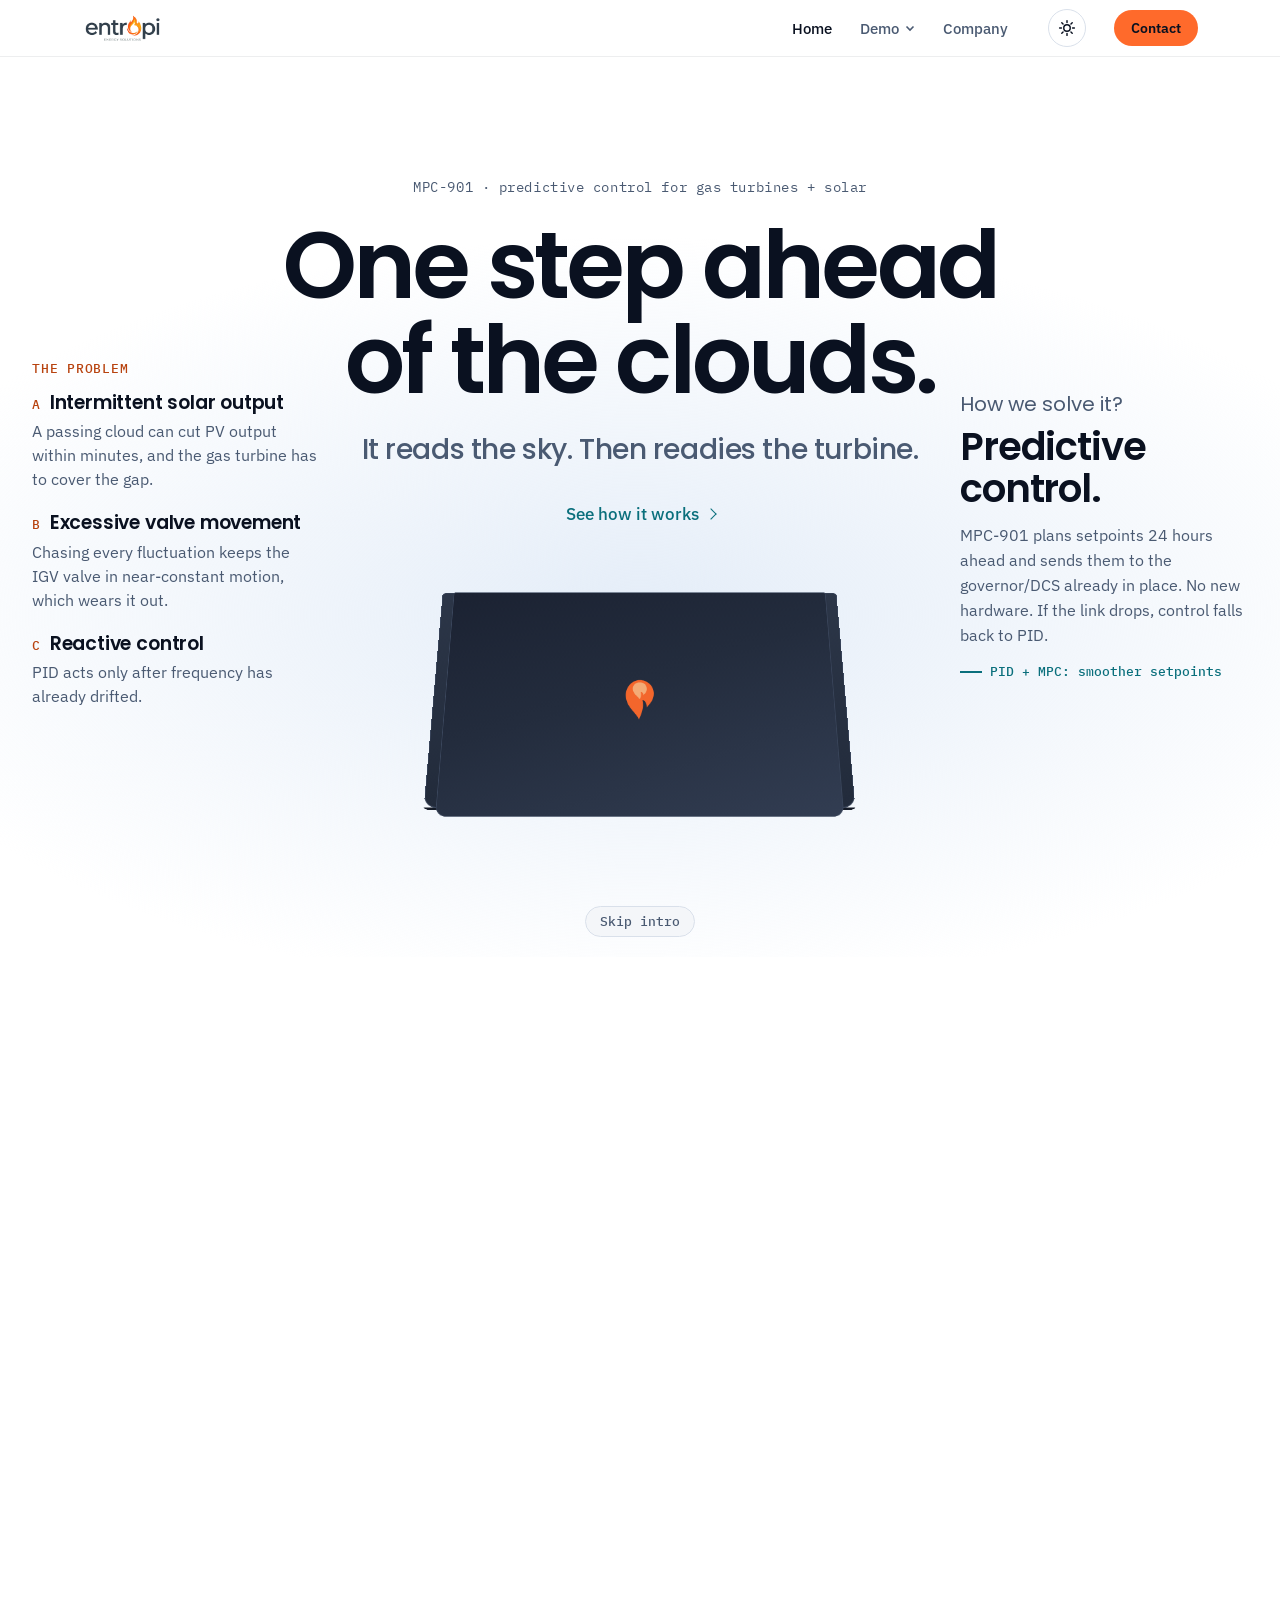
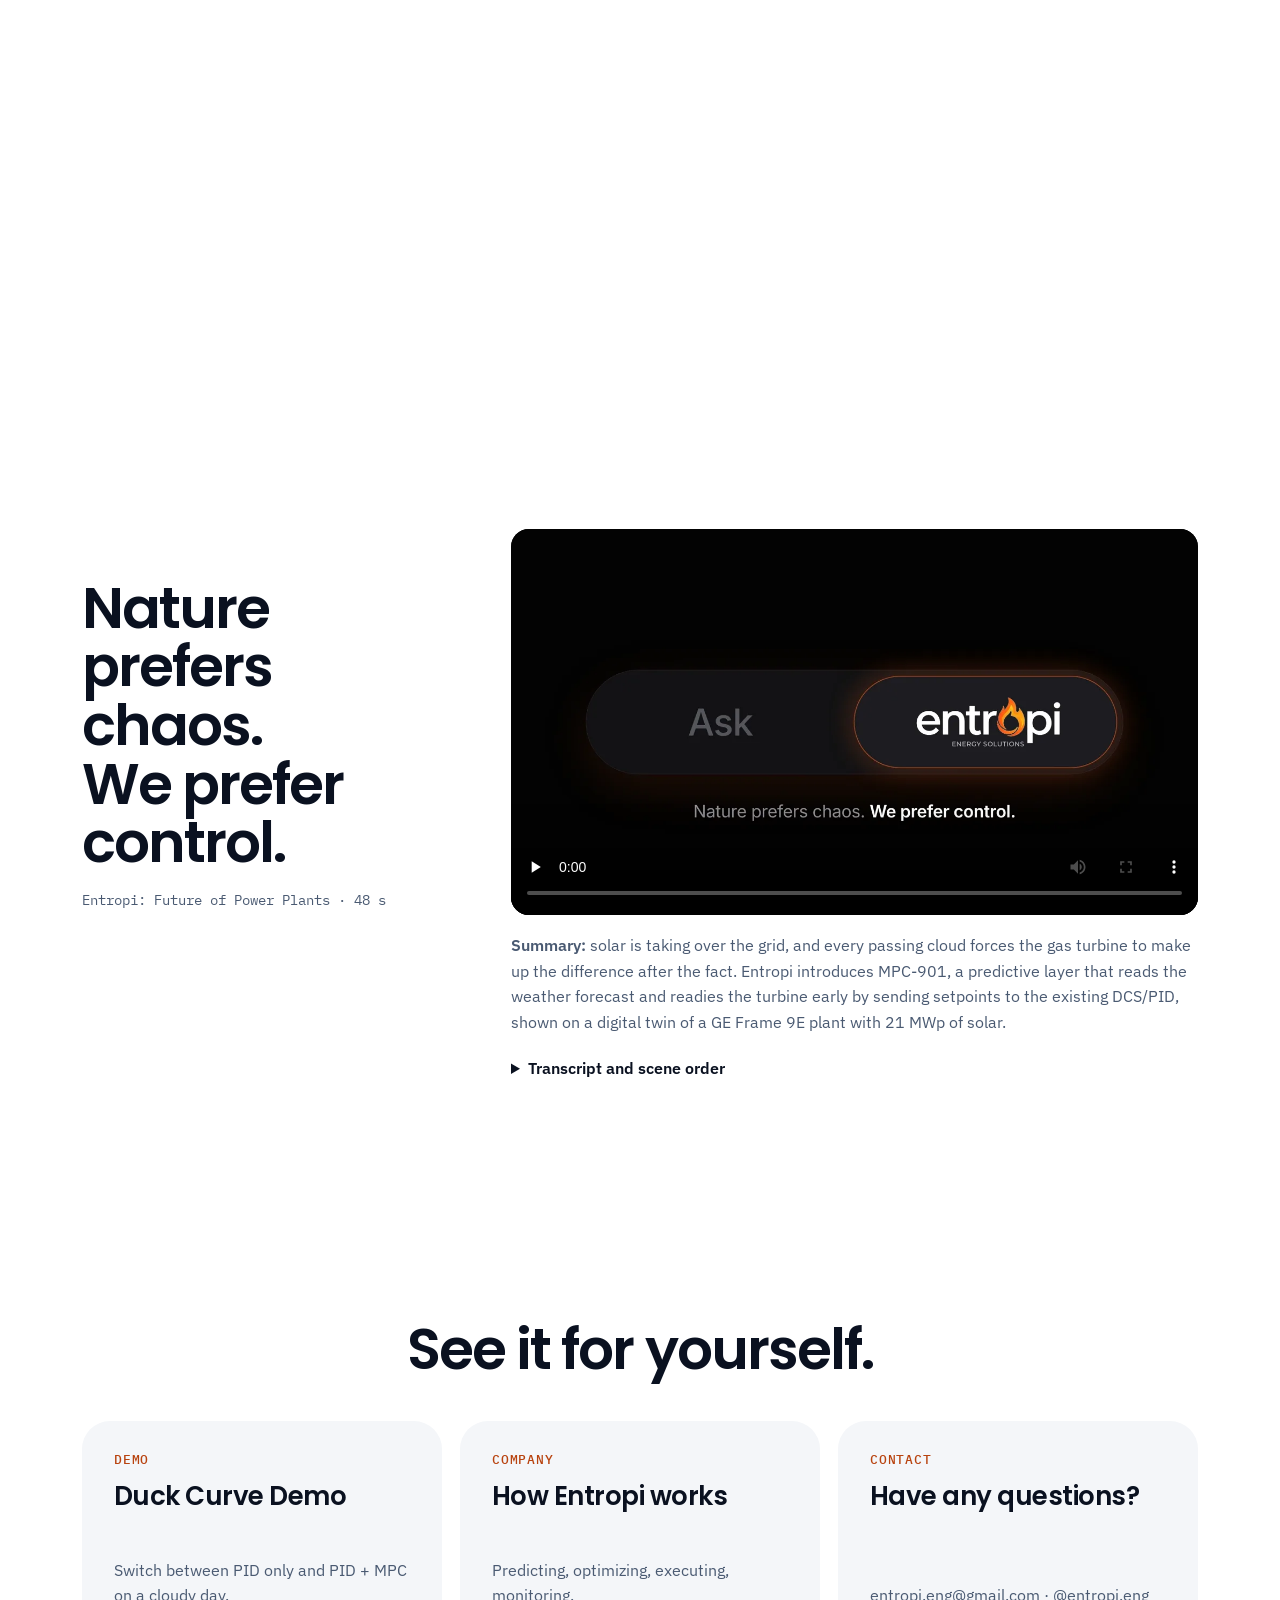
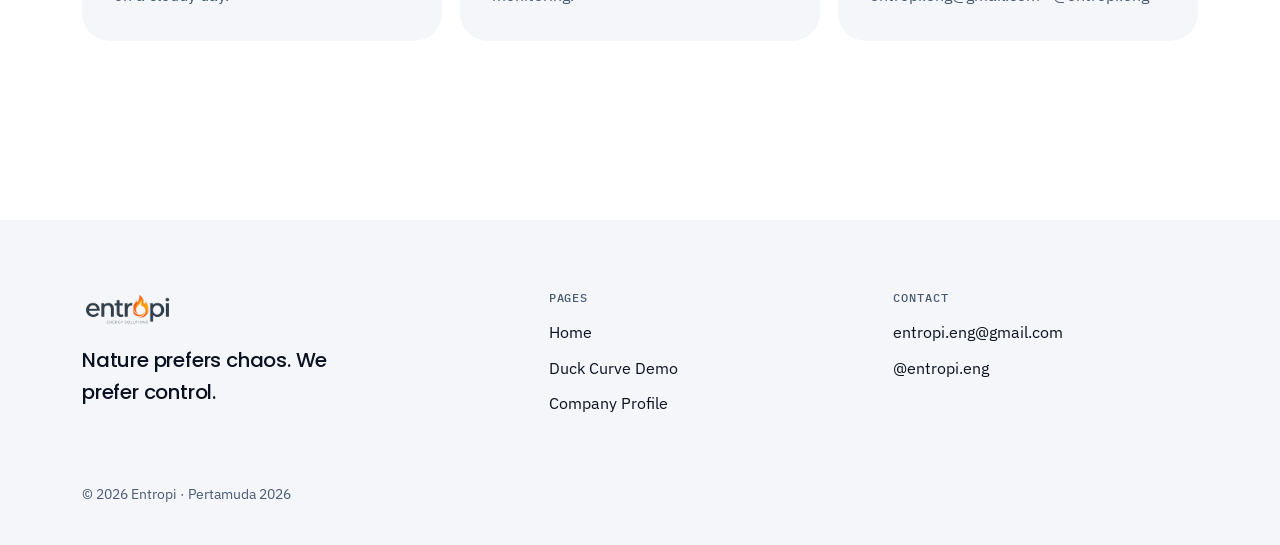
==== commit 85548041: "Revisi v3: tiga halaman, mode gelap/terang, video langsung - Situs dipecah jadi Home, Duck Curve Dem" ====
--- a/index.html
+++ b/index.html
@@ -1,34 +1,34 @@
 <!DOCTYPE html>
-<html lang="en-US" data-theme="dark">
+<html lang="en-US">
 <head>
 <!-- Static export for GitHub Pages (https://entropi-hub.github.io/entropi/): every asset path is relative; only canonical, og:url and the share image (og:image, twitter:image) are absolute. -->
 	<meta charset="UTF-8" />
 	<meta name="viewport" content="width=device-width, initial-scale=1" />
 <meta name='robots' content='max-image-preview:large' />
 <script>
-document.documentElement.classList.add('js');
+(function(d){d.classList.add('js');var t;try{t=localStorage.getItem('entropi-theme')}catch(e){}if(t!=='light'&&t!=='dark')t=matchMedia('(prefers-color-scheme: light)').matches?'light':'dark';d.setAttribute('data-theme',t);})(document.documentElement);
 </script>
-<title>Entropi | Selangkah di depan awan. MPC-901 untuk PLTG + PLTS</title>
-<meta name="description" content="MPC-901 membaca prakiraan cuaca dan beban 24 jam, lalu mengirim setpoint ke governor/DCS yang ada. PLTG yang berpasangan dengan PLTS jadi lebih stabil. Tanpa hardware baru, fail-safe ke PID.">
-<meta name="theme-color" content="#0a1120">
+<title>Entropi | One step ahead of the clouds.</title>
+<meta name="description" content="MPC-901 reads 24-hour weather and load forecasts, then sends setpoints to the governor/DCS already in place, so gas turbines paired with solar run steadier. No new hardware; falls back to PID.">
+<meta name="theme-color" content="#0a1120" media="(prefers-color-scheme: dark)">
+<meta name="theme-color" content="#ffffff" media="(prefers-color-scheme: light)">
 <meta property="og:type" content="website">
-<meta property="og:url" content="https://entropi-hub.github.io/entropi/">
 <link rel="canonical" href="https://entropi-hub.github.io/entropi/">
 <meta property="og:site_name" content="Entropi">
-<meta property="og:locale" content="id_ID">
-<meta property="og:locale:alternate" content="en_US">
-<meta property="og:title" content="Entropi | Selangkah di depan awan.">
-<meta property="og:description" content="Kontrol prediktif MPC-901 untuk PLTG yang berpasangan dengan PLTS. Membaca langit, lalu menyiapkan turbin. Tanpa hardware baru.">
+<meta property="og:locale" content="en_US">
+<meta property="og:title" content="Entropi | One step ahead of the clouds.">
+<meta property="og:description" content="MPC-901 reads 24-hour weather and load forecasts, then sends setpoints to the governor/DCS already in place, so gas turbines paired with solar run steadier. No new hardware; falls back to PID.">
+<meta property="og:url" content="https://entropi-hub.github.io/entropi/">
 <meta property="og:image" content="https://entropi-hub.github.io/entropi/wp-content/themes/entropi/assets/media/entropi-video-poster.jpg">
 <meta property="og:image:width" content="1280">
 <meta property="og:image:height" content="720">
-<meta property="og:image:alt" content="Logo Entropi di atas latar gelap dengan tagline Nature prefers chaos. We prefer control.">
 <meta property="og:image:type" content="image/jpeg">
-<meta name="twitter:image:alt" content="Logo Entropi di atas latar gelap dengan tagline Nature prefers chaos. We prefer control.">
+<meta property="og:image:alt" content="Entropi logo on a dark background with the tagline Nature prefers chaos. We prefer control.">
 <meta name="twitter:card" content="summary_large_image">
-<meta name="twitter:title" content="Entropi | Selangkah di depan awan.">
-<meta name="twitter:description" content="Kontrol prediktif MPC-901 untuk PLTG yang berpasangan dengan PLTS. Membaca langit, lalu menyiapkan turbin. Tanpa hardware baru.">
+<meta name="twitter:title" content="Entropi | One step ahead of the clouds.">
+<meta name="twitter:description" content="MPC-901 reads 24-hour weather and load forecasts, then sends setpoints to the governor/DCS already in place, so gas turbines paired with solar run steadier. No new hardware; falls back to PID.">
 <meta name="twitter:image" content="https://entropi-hub.github.io/entropi/wp-content/themes/entropi/assets/media/entropi-video-poster.jpg">
+<meta name="twitter:image:alt" content="Entropi logo on a dark background with the tagline Nature prefers chaos. We prefer control.">
 	<link rel="icon" href="wp-content/themes/entropi/assets/media/entropi-flame-32.png" sizes="32x32" type="image/png">
 <link rel="icon" href="wp-content/themes/entropi/assets/media/entropi-flame-512.png" sizes="512x512" type="image/png">
 <link rel="apple-touch-icon" href="wp-content/themes/entropi/assets/media/entropi-flame-180.png" sizes="180x180">
@@ -36,16 +36,12 @@
 img:is([sizes=auto i],[sizes^="auto," i]){contain-intrinsic-size:3000px 1500px}
 
 </style>
-<style id="wp-block-paragraph-inline-css">
-.is-small-text{font-size:.875em}.is-regular-text{font-size:1em}.is-large-text{font-size:2.25em}.is-larger-text{font-size:3em}.has-drop-cap:not(:focus):first-letter{float:left;font-size:8.4em;font-style:normal;font-weight:100;line-height:.68;margin:.05em .1em 0 0;text-transform:uppercase}body.rtl .has-drop-cap:not(:focus):first-letter{float:none;margin-left:.1em}p.has-drop-cap.has-background{overflow:hidden}:root :where(p.has-background){padding:1.25em 2.375em}:where(p.has-text-color:not(.has-link-color)) a{color:inherit}p.has-text-align-left[style*="writing-mode:vertical-lr"],p.has-text-align-right[style*="writing-mode:vertical-rl"]{rotate:180deg}
-
-</style>
-<style id="wp-block-image-inline-css">
-.wp-block-image>a,.wp-block-image>figure>a{display:inline-block}.wp-block-image img{box-sizing:border-box;height:auto;max-width:100%;vertical-align:bottom}@media not (prefers-reduced-motion){.wp-block-image img.hide{visibility:hidden}.wp-block-image img.show{animation:show-content-image .4s}}.wp-block-image[style*=border-radius] img,.wp-block-image[style*=border-radius]>a{border-radius:inherit}.wp-block-image.has-custom-border img{box-sizing:border-box}.wp-block-image.aligncenter{text-align:center}.wp-block-image.alignfull>a,.wp-block-image.alignwide>a{width:100%}.wp-block-image.alignfull img,.wp-block-image.alignwide img{height:auto;width:100%}.wp-block-image .aligncenter,.wp-block-image .alignleft,.wp-block-image .alignright,.wp-block-image.aligncenter,.wp-block-image.alignleft,.wp-block-image.alignright{display:table}.wp-block-image .aligncenter>figcaption,.wp-block-image .alignleft>figcaption,.wp-block-image .alignright>figcaption,.wp-block-image.aligncenter>figcaption,.wp-block-image.alignleft>figcaption,.wp-block-image.alignright>figcaption{caption-side:bottom;display:table-caption}.wp-block-image .alignleft{float:left;margin:.5em 1em .5em 0}.wp-block-image .alignright{float:right;margin:.5em 0 .5em 1em}.wp-block-image .aligncenter{margin-left:auto;margin-right:auto}.wp-block-image :where(figcaption){margin-bottom:1em;margin-top:.5em}.wp-block-image.is-style-circle-mask img{border-radius:9999px}@supports ((-webkit-mask-image:none) or (mask-image:none)) or (-webkit-mask-image:none){.wp-block-image.is-style-circle-mask img{border-radius:0;-webkit-mask-image:url('data:image/svg+xml;utf8,<svg viewBox="0 0 100 100" xmlns="http://www.w3.org/2000/svg"><circle cx="50" cy="50" r="50"/></svg>');mask-image:url('data:image/svg+xml;utf8,<svg viewBox="0 0 100 100" xmlns="http://www.w3.org/2000/svg"><circle cx="50" cy="50" r="50"/></svg>');mask-mode:alpha;-webkit-mask-position:center;mask-position:center;-webkit-mask-repeat:no-repeat;mask-repeat:no-repeat;-webkit-mask-size:contain;mask-size:contain}}:root :where(.wp-block-image.is-style-rounded img,.wp-block-image .is-style-rounded img){border-radius:9999px}.wp-block-image figure{margin:0}.wp-lightbox-container{display:flex;flex-direction:column;position:relative}.wp-lightbox-container img{cursor:zoom-in}.wp-lightbox-container img:hover+button{opacity:1}.wp-lightbox-container button{align-items:center;backdrop-filter:blur(16px) saturate(180%);background-color:rgba(90,90,90,.25);border:none;border-radius:4px;cursor:zoom-in;display:flex;height:20px;justify-content:center;opacity:0;padding:0;position:absolute;right:16px;text-align:center;top:16px;width:20px;z-index:100}@media not (prefers-reduced-motion){.wp-lightbox-container button{transition:opacity .2s ease}}.wp-lightbox-container button:focus-visible{outline:3px auto rgba(90,90,90,.25);outline:3px auto -webkit-focus-ring-color;outline-offset:3px}.wp-lightbox-container button:hover{cursor:pointer;opacity:1}.wp-lightbox-container button:focus{opacity:1}.wp-lightbox-container button:focus,.wp-lightbox-container button:hover,.wp-lightbox-container button:not(:hover):not(:active):not(.has-background){background-color:rgba(90,90,90,.25);border:none}.wp-lightbox-overlay{box-sizing:border-box;cursor:zoom-out;height:100vh;left:0;overflow:hidden;position:fixed;top:0;visibility:hidden;width:100%;z-index:100000}.wp-lightbox-overlay .wp-lightbox-close-button{align-items:center;cursor:pointer;display:flex;font-family:inherit;gap:8px;justify-content:center;line-height:1;min-height:40px;min-width:40px;padding:0 4px;position:absolute;right:calc(env(safe-area-inset-right) + 16px);top:calc(env(safe-area-inset-top) + 16px);z-index:5000000}.wp-lightbox-overlay .wp-lightbox-close-button:focus,.wp-lightbox-overlay .wp-lightbox-close-button:hover,.wp-lightbox-overlay .wp-lightbox-close-button:not(:hover):not(:active):not(.has-background){background:none;border:none}.wp-lightbox-overlay .wp-lightbox-close-button:has(.wp-lightbox-close-text:not([hidden])) .wp-lightbox-close-icon svg{height:1em;width:1em}.wp-lightbox-overlay .wp-lightbox-close-icon svg{display:block}.wp-lightbox-overlay .wp-lightbox-navigation-button-next,.wp-lightbox-overlay .wp-lightbox-navigation-button-prev{align-items:center;bottom:16px;cursor:pointer;display:flex;font-family:inherit;gap:4px;justify-content:center;line-height:1;min-height:40px;min-width:40px;padding:0 8px;position:absolute;z-index:2000002}.wp-lightbox-overlay .wp-lightbox-navigation-button-next[hidden],.wp-lightbox-overlay .wp-lightbox-navigation-button-prev[hidden]{display:none}@media (min-width:960px){.wp-lightbox-overlay .wp-lightbox-navigation-button-next,.wp-lightbox-overlay .wp-lightbox-navigation-button-prev{bottom:50%;transform:translateY(-50%)}}.wp-lightbox-overlay .wp-lightbox-navigation-button-next:focus,.wp-lightbox-overlay .wp-lightbox-navigation-button-next:hover,.wp-lightbox-overlay .wp-lightbox-navigation-button-next:not(:hover):not(:active):not(.has-background),.wp-lightbox-overlay .wp-lightbox-navigation-button-prev:focus,.wp-lightbox-overlay .wp-lightbox-navigation-button-prev:hover,.wp-lightbox-overlay .wp-lightbox-navigation-button-prev:not(:hover):not(:active):not(.has-background){background:none;border:none;padding:0 8px}.wp-lightbox-overlay .wp-lightbox-navigation-button-next:has(.wp-lightbox-navigation-text:not([hidden])) .wp-lightbox-navigation-icon svg,.wp-lightbox-overlay .wp-lightbox-navigation-button-prev:has(.wp-lightbox-navigation-text:not([hidden])) .wp-lightbox-navigation-icon svg{display:block;height:1.5em;width:1.5em}.wp-lightbox-overlay .wp-lightbox-navigation-button-prev{left:calc(env(safe-area-inset-left) + 16px)}.wp-lightbox-overlay .wp-lightbox-navigation-button-next{right:calc(env(safe-area-inset-right) + 16px)}.wp-lightbox-overlay .wp-lightbox-navigation-icon svg{vertical-align:middle}.wp-lightbox-overlay .lightbox-image-container{height:var(--wp--lightbox-container-height);left:50%;overflow:hidden;position:absolute;top:50%;transform:translate(-50%,-50%);transform-origin:top left;width:var(--wp--lightbox-container-width);z-index:2000001}.wp-lightbox-overlay .wp-block-image{align-items:center;box-sizing:border-box;display:flex;height:100%;justify-content:center;margin:0;position:relative;transform-origin:0 0;width:100%;z-index:3000000}.wp-lightbox-overlay .wp-block-image img{height:var(--wp--lightbox-image-height);min-height:var(--wp--lightbox-image-height);min-width:var(--wp--lightbox-image-width);width:var(--wp--lightbox-image-width)}.wp-lightbox-overlay .wp-block-image figcaption{display:none}.wp-lightbox-overlay button{background:none;border:none}.wp-lightbox-overlay .scrim{background-color:#fff;height:100%;opacity:.9;position:absolute;width:100%;z-index:2000000}.wp-lightbox-overlay.active{visibility:visible}@media not (prefers-reduced-motion){.wp-lightbox-overlay.active{animation:turn-on-visibility .25s both}.wp-lightbox-overlay.active img{animation:turn-on-visibility .35s both}.wp-lightbox-overlay.show-closing-animation:not(.active){animation:turn-off-visibility .35s both}.wp-lightbox-overlay.show-closing-animation:not(.active) img{animation:turn-off-visibility .25s both}.wp-lightbox-overlay.zoom.active{animation:none;opacity:1;visibility:visible}.wp-lightbox-overlay.zoom.active .lightbox-image-container{animation:lightbox-zoom-in .4s}.wp-lightbox-overlay.zoom.active .lightbox-image-container img{animation:none}.wp-lightbox-overlay.zoom.active .scrim{animation:turn-on-visibility .4s forwards}.wp-lightbox-overlay.zoom.show-closing-animation:not(.active){animation:none}.wp-lightbox-overlay.zoom.show-closing-animation:not(.active) .lightbox-image-container{animation:lightbox-zoom-out .4s}.wp-lightbox-overlay.zoom.show-closing-animation:not(.active) .lightbox-image-container img{animation:none}.wp-lightbox-overlay.zoom.show-closing-animation:not(.active) .scrim{animation:turn-off-visibility .4s forwards}}@keyframes show-content-image{0%{visibility:hidden}99%{visibility:hidden}to{visibility:visible}}@keyframes turn-on-visibility{0%{opacity:0}to{opacity:1}}@keyframes turn-off-visibility{0%{opacity:1;visibility:visible}99%{opacity:0;visibility:visible}to{opacity:0;visibility:hidden}}@keyframes lightbox-zoom-in{0%{transform:translate(calc((-100vw + var(--wp--lightbox-scrollbar-width))/2 + var(--wp--lightbox-initial-left-position)),calc(-50vh + var(--wp--lightbox-initial-top-position))) scale(var(--wp--lightbox-scale))}to{transform:translate(-50%,-50%) scale(1)}}@keyframes lightbox-zoom-out{0%{transform:translate(-50%,-50%) scale(1);visibility:visible}99%{visibility:visible}to{transform:translate(calc((-100vw + var(--wp--lightbox-scrollbar-width))/2 + var(--wp--lightbox-initial-left-position)),calc(-50vh + var(--wp--lightbox-initial-top-position))) scale(var(--wp--lightbox-scale));visibility:hidden}}
-
-</style>
-<style id="wp-block-image-theme-inline-css">
-:root :where(.wp-block-image figcaption){color:#555;font-size:13px;text-align:center}.is-dark-theme :root :where(.wp-block-image figcaption){color:hsla(0,0%,100%,.65)}.wp-block-image{margin:0 0 1em}
+<style id="wp-block-template-part-theme-inline-css">
+:root :where(.wp-block-template-part.has-background){margin-bottom:0;margin-top:0;padding:1.25em 2.375em}
+
+</style>
+<style id="wp-block-post-content-inline-css">
+.wp-block-post-content{display:flow-root}
 
 </style>
 <style id="wp-block-group-inline-css">
@@ -54,42 +50,6 @@
 </style>
 <style id="wp-block-group-theme-inline-css">
 :where(.wp-block-group.has-background){padding:1.25em 2.375em}
-
-</style>
-<style id="wp-block-button-inline-css">
-.wp-block-button__link{align-content:center;box-sizing:border-box;cursor:pointer;display:inline-block;height:100%;text-align:center;word-break:break-word}.wp-block-button__link.aligncenter{text-align:center}.wp-block-button__link.alignright{text-align:right}:where(.wp-block-button__link){border-radius:9999px;box-shadow:none;padding:calc(.667em + 2px) calc(1.333em + 2px);text-decoration:none}.wp-block-button[style*=text-decoration] .wp-block-button__link{text-decoration:inherit}.wp-block-buttons>.wp-block-button.has-custom-width{max-width:none}.wp-block-buttons>.wp-block-button.has-custom-width .wp-block-button__link{width:100%}.wp-block-buttons>.wp-block-button.has-custom-font-size .wp-block-button__link{font-size:inherit}.wp-block-buttons>.wp-block-button[class*=wp-block-button__width]{width:calc(var(--wp--block-button--width)*1% - var(--wp--style--block-gap, .5em)*(1 - var(--wp--block-button--width)/100))}.wp-block-buttons>.wp-block-button.wp-block-button__width-25{width:calc(25% - var(--wp--style--block-gap, .5em)*.75)}.wp-block-buttons>.wp-block-button.wp-block-button__width-50{width:calc(50% - var(--wp--style--block-gap, .5em)*.5)}.wp-block-buttons>.wp-block-button.wp-block-button__width-75{width:calc(75% - var(--wp--style--block-gap, .5em)*.25)}.wp-block-buttons>.wp-block-button.wp-block-button__width-100{flex-basis:100%;width:100%}.wp-block-buttons.is-vertical>.wp-block-button[class*=wp-block-button__width]{width:calc(var(--wp--block-button--width)*1%)}.wp-block-buttons.is-vertical>.wp-block-button.wp-block-button__width-25{width:25%}.wp-block-buttons.is-vertical>.wp-block-button.wp-block-button__width-50{width:50%}.wp-block-buttons.is-vertical>.wp-block-button.wp-block-button__width-75{width:75%}.wp-block-button.is-style-squared,.wp-block-button__link.wp-block-button.is-style-squared{border-radius:0}.wp-block-button.no-border-radius,.wp-block-button__link.no-border-radius{border-radius:0!important}:root :where(.wp-block-button .wp-block-button__link.is-style-outline),:root :where(.wp-block-button.is-style-outline>.wp-block-button__link){border:2px solid;padding:.667em 1.333em}:root :where(.wp-block-button .wp-block-button__link.is-style-outline:not(.has-text-color)),:root :where(.wp-block-button.is-style-outline>.wp-block-button__link:not(.has-text-color)){color:currentColor}:root :where(.wp-block-button .wp-block-button__link.is-style-outline:not(.has-background)),:root :where(.wp-block-button.is-style-outline>.wp-block-button__link:not(.has-background)){background-color:transparent;background-image:none}
-
-</style>
-<style id="wp-block-buttons-inline-css">
-.wp-block-buttons{box-sizing:border-box}.wp-block-buttons.is-vertical{flex-direction:column}.wp-block-buttons.is-vertical>.wp-block-button:last-child{margin-bottom:0}.wp-block-buttons>.wp-block-button{display:inline-block;margin:0}.wp-block-buttons.is-content-justification-left{justify-content:flex-start}.wp-block-buttons.is-content-justification-left.is-vertical{align-items:flex-start}.wp-block-buttons.is-content-justification-center{justify-content:center}.wp-block-buttons.is-content-justification-center.is-vertical{align-items:center}.wp-block-buttons.is-content-justification-right{justify-content:flex-end}.wp-block-buttons.is-content-justification-right.is-vertical{align-items:flex-end}.wp-block-buttons.is-content-justification-space-between{justify-content:space-between}.wp-block-buttons.aligncenter{text-align:center}.wp-block-buttons:not(.is-content-justification-space-between,.is-content-justification-right,.is-content-justification-left,.is-content-justification-center) .wp-block-button.aligncenter{margin-left:auto;margin-right:auto;width:100%}.wp-block-buttons[style*=text-decoration] .wp-block-button,.wp-block-buttons[style*=text-decoration] .wp-block-button__link{text-decoration:inherit}.wp-block-buttons.has-custom-font-size .wp-block-button__link{font-size:inherit}.wp-block-buttons .wp-block-button__link{width:100%}.wp-block-button.aligncenter{text-align:center}
-
-</style>
-<style id="wp-block-list-inline-css">
-ol,ul{box-sizing:border-box}:root :where(.wp-block-list.has-background){padding:1.25em 2.375em}
-
-</style>
-<style id="wp-block-template-part-theme-inline-css">
-:root :where(.wp-block-template-part.has-background){margin-bottom:0;margin-top:0;padding:1.25em 2.375em}
-
-</style>
-<style id="wp-block-heading-inline-css">
-h1:where(.wp-block-heading).has-background,h2:where(.wp-block-heading).has-background,h3:where(.wp-block-heading).has-background,h4:where(.wp-block-heading).has-background,h5:where(.wp-block-heading).has-background,h6:where(.wp-block-heading).has-background{padding:1.25em 2.375em}h1.has-text-align-left[style*=writing-mode]:where([style*=vertical-lr]),h1.has-text-align-right[style*=writing-mode]:where([style*=vertical-rl]),h2.has-text-align-left[style*=writing-mode]:where([style*=vertical-lr]),h2.has-text-align-right[style*=writing-mode]:where([style*=vertical-rl]),h3.has-text-align-left[style*=writing-mode]:where([style*=vertical-lr]),h3.has-text-align-right[style*=writing-mode]:where([style*=vertical-rl]),h4.has-text-align-left[style*=writing-mode]:where([style*=vertical-lr]),h4.has-text-align-right[style*=writing-mode]:where([style*=vertical-rl]),h5.has-text-align-left[style*=writing-mode]:where([style*=vertical-lr]),h5.has-text-align-right[style*=writing-mode]:where([style*=vertical-rl]),h6.has-text-align-left[style*=writing-mode]:where([style*=vertical-lr]),h6.has-text-align-right[style*=writing-mode]:where([style*=vertical-rl]){rotate:180deg}
-
-</style>
-<style id="wp-block-details-inline-css">
-.wp-block-details{box-sizing:border-box}.wp-block-details summary{cursor:pointer}
-
-</style>
-<style id="wp-block-table-inline-css">
-.wp-block-table{overflow-x:auto}.wp-block-table table{border-collapse:collapse;width:100%}.wp-block-table thead{border-bottom:3px solid}.wp-block-table tfoot{border-top:3px solid}.wp-block-table td,.wp-block-table th{border:1px solid;padding:.5em}.wp-block-table .has-fixed-layout{table-layout:fixed;width:100%}.wp-block-table .has-fixed-layout td,.wp-block-table .has-fixed-layout th{word-break:break-word}.wp-block-table.aligncenter,.wp-block-table.alignleft,.wp-block-table.alignright{display:table;width:auto}.wp-block-table.aligncenter td,.wp-block-table.aligncenter th,.wp-block-table.alignleft td,.wp-block-table.alignleft th,.wp-block-table.alignright td,.wp-block-table.alignright th{word-break:break-word}.wp-block-table .has-subtle-light-gray-background-color{background-color:#f3f4f5}.wp-block-table .has-subtle-pale-green-background-color{background-color:#e9fbe5}.wp-block-table .has-subtle-pale-blue-background-color{background-color:#e7f5fe}.wp-block-table .has-subtle-pale-pink-background-color{background-color:#fcf0ef}.wp-block-table.is-style-stripes{background-color:transparent;border-collapse:inherit;border-spacing:0}.wp-block-table.is-style-stripes tbody tr:nth-child(odd){background-color:#f0f0f0}.wp-block-table.is-style-stripes.has-subtle-light-gray-background-color tbody tr:nth-child(odd){background-color:#f3f4f5}.wp-block-table.is-style-stripes.has-subtle-pale-green-background-color tbody tr:nth-child(odd){background-color:#e9fbe5}.wp-block-table.is-style-stripes.has-subtle-pale-blue-background-color tbody tr:nth-child(odd){background-color:#e7f5fe}.wp-block-table.is-style-stripes.has-subtle-pale-pink-background-color tbody tr:nth-child(odd){background-color:#fcf0ef}.wp-block-table.is-style-stripes td,.wp-block-table.is-style-stripes th{border-color:transparent}.wp-block-table.is-style-stripes{border-bottom:1px solid #f0f0f0}.wp-block-table .has-border-color td,.wp-block-table .has-border-color th,.wp-block-table .has-border-color tr,.wp-block-table .has-border-color>*{border-color:inherit}.wp-block-table table[style*=border-top-color] tr:first-child,.wp-block-table table[style*=border-top-color] tr:first-child td,.wp-block-table table[style*=border-top-color] tr:first-child th,.wp-block-table table[style*=border-top-color]>*,.wp-block-table table[style*=border-top-color]>* td,.wp-block-table table[style*=border-top-color]>* th{border-top-color:inherit}.wp-block-table table[style*=border-top-color] tr:not(:first-child){border-top-color:currentColor}.wp-block-table table[style*=border-right-color] td:last-child,.wp-block-table table[style*=border-right-color] th,.wp-block-table table[style*=border-right-color] tr,.wp-block-table table[style*=border-right-color]>*{border-right-color:inherit}.wp-block-table table[style*=border-bottom-color] tr:last-child,.wp-block-table table[style*=border-bottom-color] tr:last-child td,.wp-block-table table[style*=border-bottom-color] tr:last-child th,.wp-block-table table[style*=border-bottom-color]>*,.wp-block-table table[style*=border-bottom-color]>* td,.wp-block-table table[style*=border-bottom-color]>* th{border-bottom-color:inherit}.wp-block-table table[style*=border-bottom-color] tr:not(:last-child){border-bottom-color:currentColor}.wp-block-table table[style*=border-left-color] td:first-child,.wp-block-table table[style*=border-left-color] th,.wp-block-table table[style*=border-left-color] tr,.wp-block-table table[style*=border-left-color]>*{border-left-color:inherit}.wp-block-table table[style*=border-style] td,.wp-block-table table[style*=border-style] th,.wp-block-table table[style*=border-style] tr,.wp-block-table table[style*=border-style]>*{border-style:inherit}.wp-block-table table[style*=border-width] td,.wp-block-table table[style*=border-width] th,.wp-block-table table[style*=border-width] tr,.wp-block-table table[style*=border-width]>*{border-style:inherit;border-width:inherit}
-
-</style>
-<style id="wp-block-table-theme-inline-css">
-.wp-block-table{margin:0 0 1em}.wp-block-table td,.wp-block-table th{word-break:normal}.wp-block-table :where(figcaption){color:#555;font-size:13px;text-align:center}.is-dark-theme .wp-block-table :where(figcaption){color:hsla(0,0%,100%,.65)}
-
-</style>
-<style id="wp-block-post-content-inline-css">
-.wp-block-post-content{display:flow-root}
 
 </style>
 <style id="wp-emoji-styles-inline-css">
@@ -118,1276 +78,201 @@
 </style>
 <link rel='stylesheet' id='entropi-style-css' href='wp-content/themes/entropi/style.css' media='all' />
 <script data-wp-strategy="defer" defer id="entropi-core-js" src="wp-content/themes/entropi/assets/js/entropi-core.js"></script>
-<script data-wp-strategy="defer" defer id="entropi-lang-js" src="wp-content/themes/entropi/assets/js/entropi-lang.js"></script>
-<script data-wp-strategy="defer" defer id="entropi-simulator-js" src="wp-content/themes/entropi/assets/js/entropi-simulator.js"></script>
-<script data-wp-strategy="defer" defer id="entropi-form-js" src="wp-content/themes/entropi/assets/js/entropi-form.js"></script>
-<meta name="generator" content="WordPress 7.1.3" />
+<script data-wp-strategy="defer" defer id="entropi-home-js" src="wp-content/themes/entropi/assets/js/entropi-home.js"></script>
 </head>
 
-<body class="home wp-singular page-template-default page page-id-5 wp-embed-responsive wp-theme-entropi has-rail">
-
-<div class="wp-site-blocks"><header class="brandbar wp-block-template-part">
-<p class="skip-wrap wp-block-paragraph"><a class="skip" href="#main" data-en="Skip to content">Lewati ke konten</a></p>
-
-
-
-<div class="wp-block-group wrap is-layout-flow wp-block-group-is-layout-flow">
-<figure class="wp-block-image size-full brand"><a href="#beranda"><img decoding="async" src="wp-content/themes/entropi/assets/images/entropi-logo-white.png" alt="Entropi Energy Solutions"/></a></figure>
-
-
-<nav class="wp-block-group nav is-layout-flow wp-block-group-is-layout-flow" aria-label="Navigasi utama">
-<p class="wp-block-paragraph"><a href="#masalah" data-en="Problem">Masalah</a></p>
-
-
-<p class="wp-block-paragraph"><a href="#solusi" data-en="Solution">Solusi</a></p>
-
-
-<p class="wp-block-paragraph"><a href="#cara-kerja" data-en="How it works">Cara Kerja</a></p>
-
-
-<p class="wp-block-paragraph"><a href="#hasil" data-en="Results">Hasil</a></p>
+<body class="home wp-singular page-template-default page page-id-5 wp-embed-responsive wp-theme-entropi entropi-home">
+
+<div class="wp-site-blocks"><header class="site-header wp-block-template-part">
+<a class="skip" href="#main">Skip to content</a>
+<div class="bar">
+  <!-- White logo in dark mode, original colour logo in light mode (CSS shows one; the hidden one is lazy, so it is fetched only when shown). -->
+  <a class="brand" href="./" aria-label="Entropi, home"><img decoding="async" class="logo-dark" src="wp-content/themes/entropi/assets/images/entropi-logo-white-sm.png" alt="Entropi" width="256" height="96" loading="lazy"><img decoding="async" class="logo-light" src="wp-content/themes/entropi/assets/images/entropi-logo-color-sm.png" alt="Entropi" width="258" height="96" loading="lazy"></a>
+  <nav class="nav" aria-label="Main">
+    <ul class="nav-list">
+      <li><a href="./">Home</a></li>
+      <li class="has-menu">
+        <button type="button" class="menu-toggle" aria-haspopup="true" aria-expanded="false" aria-controls="demo-menu">Demo <svg viewBox="0 0 10 10" fill="none" stroke="currentColor" stroke-width="1.6" aria-hidden="true"><path d="M1.5 3.5L5 7l3.5-3.5"/></svg></button>
+        <ul class="dropdown" id="demo-menu">
+          <li><a href="demo/"><span class="dd-title">Duck Curve</span><span class="dd-sub">Interactive 24-hour illustration</span></a></li>
+          <li><a href="wp-content/themes/entropi/assets/downloads/MPC-901-Console-Demo.html" download="MPC-901-Console-Demo.html"><span class="dd-title">Download Console</span><span class="dd-sub">HTML &middot; 11 MB</span></a></li>
+        </ul>
+      </li>
+      <li><a href="company/">Company</a></li>
+    </ul>
+  </nav>
+  <!-- Light/dark toggle. Default follows the device; a choice is stored (localStorage) and applied before first paint. -->
+  <button class="theme-btn" type="button" aria-pressed="false" aria-label="Dark mode">
+    <svg class="i-moon" viewBox="0 0 20 20" fill="none" stroke="currentColor" stroke-width="1.6" stroke-linejoin="round" aria-hidden="true"><path d="M16.5 12.4A7 7 0 0 1 7.6 3.5a7 7 0 1 0 8.9 8.9z"/></svg>
+    <svg class="i-sun" viewBox="0 0 20 20" fill="none" stroke="currentColor" stroke-width="1.6" stroke-linecap="round" aria-hidden="true"><circle cx="10" cy="10" r="3.6"/><path d="M10 1.8v2M10 16.2v2M1.8 10h2M16.2 10h2M4.2 4.2l1.4 1.4M14.4 14.4l1.4 1.4M4.2 15.8l1.4-1.4M14.4 5.6l1.4-1.4"/></svg>
+  </button>
+  <a class="btn btn-primary btn-sm nav-contact" href="company/#contact">Contact</a>
+  <button class="menu-btn" type="button" aria-expanded="false" aria-controls="mobile-menu" aria-label="Open menu">
+    <svg class="bars" viewBox="0 0 18 18" fill="none" stroke="currentColor" stroke-width="1.6" stroke-linecap="round" aria-hidden="true"><path d="M2 5h14M2 9h14M2 13h14"/></svg>
+    <svg class="x" viewBox="0 0 18 18" fill="none" stroke="currentColor" stroke-width="1.6" stroke-linecap="round" aria-hidden="true"><path d="M4 4l10 10M14 4L4 14"/></svg>
+  </button>
+</div>
+<nav class="mobile-menu" id="mobile-menu" aria-label="Main (mobile)">
+  <ul>
+    <li><a href="./">Home</a></li>
+    <li><span class="mm-label">Demo</span></li>
+    <li class="mm-sub"><a href="demo/">Duck Curve</a></li>
+    <li class="mm-sub"><a href="wp-content/themes/entropi/assets/downloads/MPC-901-Console-Demo.html" download="MPC-901-Console-Demo.html">Download Console <small>HTML &middot; 11 MB</small></a></li>
+    <li><a href="company/">Company</a></li>
+    <li class="mm-cta"><a class="btn btn-primary" href="company/#contact">Contact</a></li>
+  </ul>
 </nav>
 
-
-<div class="wp-block-group nav-tools is-layout-flow wp-block-group-is-layout-flow">
-<span class="lang" role="group" aria-label="Bahasa" data-en-aria="Language"><button type="button" data-lang="id" aria-pressed="true">ID</button><button type="button" data-lang="en" aria-pressed="false">EN</button></span>
-
-
-<div class="wp-block-buttons nav-cta is-layout-flex wp-block-buttons-is-layout-flex">
-<div class="wp-block-button is-btn-primary is-btn-nav"><a class="wp-block-button__link wp-element-button" href="#kontak"><span data-en="Request a Demo">Minta Demo</span></a></div>
-</div>
-
-
-<button class="menu-btn" type="button" aria-expanded="false" aria-controls="mobile-menu" aria-label="Buka menu" data-en-aria="Open menu">
-  <svg class="bars" viewBox="0 0 18 18" fill="none" stroke="currentColor" stroke-width="1.6" stroke-linecap="round" aria-hidden="true"><path d="M2 5h14M2 9h14M2 13h14"/></svg>
-  <svg class="x" viewBox="0 0 18 18" fill="none" stroke="currentColor" stroke-width="1.6" stroke-linecap="round" aria-hidden="true"><path d="M4 4l10 10M14 4L4 14"/></svg>
-</button>
-</div>
-</div>
-
-
-
-<div id="mobile-menu" class="wp-block-group mobile-menu is-layout-flow wp-block-group-is-layout-flow">
-<div class="wp-block-group wrap is-layout-flow wp-block-group-is-layout-flow">
-<ul class="wp-block-list">
-<li><a href="#masalah" data-en="Problem">Masalah</a></li>
-
-
-<li><a href="#solusi" data-en="Solution">Solusi</a></li>
-
-
-<li><a href="#cara-kerja" data-en="How it works">Cara Kerja</a></li>
-
-
-<li><a href="#hasil" data-en="Results">Hasil</a></li>
-
-
-<li><a href="#simulator" data-en="Simulator">Simulator</a></li>
-
-
-<li><a href="#kontak" data-en="Contact">Kontak</a></li>
-</ul>
-
-
-<div class="lang-wrap"><span class="lang" role="group" aria-label="Bahasa" data-en-aria="Language"><button type="button" data-lang="id" aria-pressed="true">ID</button><button type="button" data-lang="en" aria-pressed="false">EN</button></span></div>
-</div>
-</div>
-
 </header>
 
 
 <main id="main" class="wp-block-group is-layout-flow wp-block-group-is-layout-flow"><div class="entry-content wp-block-post-content is-layout-flow wp-block-post-content-is-layout-flow">
-<nav class="wp-block-group rail is-layout-flow wp-block-group-is-layout-flow" aria-label="Nomor bagian">
-<ol class="wp-block-list">
-<li><a href="#beranda" aria-label="01 Beranda">01</a></li>
-
-
-<li><a href="#video" aria-label="02 Video">02</a></li>
-
-
-<li><a href="#masalah" aria-label="03 Masalah">03</a></li>
-
-
-<li><a href="#solusi" aria-label="04 Solusi">04</a></li>
-
-
-<li><a href="#cara-kerja" aria-label="05 Cara Kerja">05</a></li>
-
-
-<li><a href="#hasil" aria-label="06 Hasil dan Validasi">06</a></li>
-
-
-<li><a href="#simulator" aria-label="07 Duck Curve Simulator">07</a></li>
-
-
-<li><a href="#use-case" aria-label="08 Use Case">08</a></li>
-
-
-<li><a href="#dampak" aria-label="09 Bisnis dan Dampak">09</a></li>
-
-
-<li><a href="#roadmap" aria-label="10 Roadmap">10</a></li>
-
-
-<li><a href="#kontak" aria-label="11 Kontak">11</a></li>
-</ol>
-</nav>
-
-
-
-<section id="beranda" class="wp-block-group hero l1-hero is-layout-flow wp-block-group-is-layout-flow">
-<div class="wp-block-group blueprint is-layout-flow wp-block-group-is-layout-flow"></div>
-
-
-<div class="wp-block-group wrap is-layout-flow wp-block-group-is-layout-flow">
-<div class="wp-block-group is-layout-flow wp-block-group-is-layout-flow">
-<p class="eyebrow reveal wp-block-paragraph"><span data-en="MPC-901 · predictive control for gas + solar">MPC-901 &middot; kontrol prediktif PLTG + PLTS</span></p>
-
-
-<h1 id="hero-title" class="wp-block-heading reveal d1"><!-- HEADLINE OPTIONS (client decision recorded in site-spec.json decisions.hero):
-     A. "Nature prefers chaos. We prefer control."      ID: "Alam memilih kekacauan. Kami memilih kendali."   (kept as footer sign-off)
-     B. "It reads the sky. Then readies the turbine."   ID: "Membaca langit. Lalu menyiapkan turbin."          (used as hero subheading)
-     C. "One step ahead of the clouds."                 ID: "Selangkah di depan awan."                         <== CHOSEN (h1)
---><span data-en="One step ahead of &lt;em&gt;the clouds.&lt;/em&gt;">Selangkah di depan <em>awan.</em></span></h1>
-
-
-<p class="subhead reveal d1 wp-block-paragraph"><span data-en="It reads the sky. Then readies the turbine.">Membaca langit. Lalu menyiapkan turbin.</span></p>
-
-
-<p class="lede reveal d2 wp-block-paragraph"><span data-en="MPC-901 reads 24-hour weather and load forecasts, then sends setpoints to the governor and DCS you already run, so a gas turbine paired with solar moves more calmly. No new hardware; if the link drops, control falls back to PID.">MPC-901 membaca prakiraan cuaca dan beban 24 jam, lalu mengirim setpoint ke governor dan DCS yang sudah ada, sehingga PLTG yang berpasangan dengan PLTS bergerak lebih tenang. Tanpa hardware baru; bila link putus, kendali kembali ke PID.</span></p>
-
-
-<div class="wp-block-buttons actions reveal d3 is-layout-flex wp-block-buttons-is-layout-flex">
-<div class="wp-block-button is-btn-primary"><a class="wp-block-button__link wp-element-button" href="#kontak"><span data-en="Request a Demo">Minta Demo</span></a></div>
-
-
-<div class="wp-block-button is-btn-ghost"><a class="wp-block-button__link wp-element-button" href="#cara-kerja"><span data-en="See how it works">Lihat Cara Kerja</span></a></div>
-</div>
-</div>
-
-
-<figure class="hero-fig reveal d2">
-      <svg viewBox="0 0 660 380" fill="none" role="img" aria-label="Ilustrasi 24 jam: beban bersih bergelombang saat awan lewat di siang hari, produksi PLTS berbentuk lonceng, dan setpoint MPC yang lebih halus.">
-        <text class="anno" x="40" y="22">FIG-00 &middot; NET LOAD &middot; 24 JAM</text>
-        <text class="anno warn" x="620" y="22" text-anchor="end">ILUSTRASI</text>
-        <g stroke="var(--line)" stroke-width="1"><line x1="40" y1="115" x2="620" y2="115"/><line x1="40" y1="190" x2="620" y2="190"/><line x1="40" y1="265" x2="620" y2="265"/></g>
-        <line x1="40" y1="340" x2="620" y2="340" stroke="var(--line-strong)" stroke-opacity=".6"/>
-        <g stroke="var(--faint)" stroke-opacity=".6"><line x1="40" y1="336" x2="40" y2="344"/><line x1="185" y1="336" x2="185" y2="344"/><line x1="330" y1="336" x2="330" y2="344"/><line x1="475" y1="336" x2="475" y2="344"/><line x1="620" y1="336" x2="620" y2="344"/></g>
-        <g class="anno"><text x="40" y="362" text-anchor="middle">00</text><text x="185" y="362" text-anchor="middle">06</text><text x="330" y="362" text-anchor="middle">12</text><text x="475" y="362" text-anchor="middle">18</text><text x="620" y="362" text-anchor="middle">24</text></g>
-        <path d="M40 340 L161 340 C227 340 260 126 330 121 C400 126 433 340 499 340 L620 340" fill="var(--warn)" fill-opacity=".1" stroke="var(--warn)" stroke-opacity=".7" stroke-width="1.25"/>
-        <path d="M40 147 L79 139 L119 151 L161 134 L194 173 L220 203 L243 233 L263 207 L279 263 L296 229 L312 271 L328 237 L345 276 L361 220 L381 254 L400 203 L423 194 L450 160 L473 130 L499 104 L538 96 L577 117 L620 139" stroke="var(--muted)" stroke-width="1.5" stroke-dasharray="4 5"/>
-        <path class="draw" pathLength="1" d="M40 151 C128 143 178 169 243 216 C309 254 374 250 423 203 C473 151 522 104 620 134" stroke="var(--data-line)" stroke-width="2.5" stroke-linecap="round"/>
-        <circle cx="620" cy="134" r="4.5" fill="var(--flame)"/>
-        <!-- annotations -->
-        <g stroke="var(--faint)" stroke-width="1"><line x1="161" y1="300" x2="161" y2="334"/><line x1="538" y1="70" x2="538" y2="88"/></g>
-        <text class="anno" x="166" y="312">06:00 &middot; PLTS NAIK</text>
-        <g stroke="var(--flame)" stroke-width="1"><line x1="312" y1="258" x2="312" y2="298"/><line x1="292" y1="278" x2="332" y2="278"/><circle cx="312" cy="278" r="6"/></g>
-        <text class="anno" x="340" y="304">AWAN LEWAT</text>
-        <text class="anno" x="538" y="62" text-anchor="middle">PUNCAK SORE</text>
-        <text class="anno sky" x="612" y="166" text-anchor="end">SETPOINT MPC</text>
-      </svg>
-      <figcaption class="caption" data-en="net load (dashed) &middot; solar (yellow) &middot; MPC setpoint (line) &middot; illustration, not data">beban bersih (putus-putus) &middot; PLTS (kuning) &middot; setpoint MPC (garis) &middot; ilustrasi, bukan data</figcaption>
+<!-- HOME (REVISI-V3 section 4). One pinned, scroll-driven section: closed laptop -> lid opens -> 24 h chart draws
+     (load, solar bell, net load) -> problems on the left at the evening net-load peak -> solution on the right
+     -> smoother PID + MPC curve. entropi-home.js adds .is-scrolly only when JS runs and motion is allowed;
+     otherwise the CSS defaults show the finished state (open laptop, full chart, all text).
+     No simulation result numbers on this page. Chart paths: procedural dummy data (same generator as the Demo page). -->
+<section class="intro" id="intro" aria-labelledby="intro-title">
+  <div class="intro-track">
+    <div class="intro-stage">
+      <a class="skip-intro" href="#intro-end">Skip intro</a>
+      <div class="intro-head">
+        <p class="eyebrow">MPC-901 &middot; predictive control for gas turbines + solar</p>
+        <h1 id="intro-title">One step ahead of the clouds.</h1>
+        <p class="sub">It reads the sky. Then readies the turbine.</p>
+        <p class="intro-links">
+          <a class="link-arrow" href="company/#how">See how it works</a>
+        </p>
+      </div>
+      <div class="intro-grid">
+        <div class="ps ps-problems" aria-labelledby="problems-title">
+          <h2 class="ps-k" id="problems-title">The problem</h2>
+          <ol class="ps-items">
+            <li class="ps-item"><h3><b>A</b>Intermittent solar output</h3><p>A passing cloud can cut PV output within minutes, and the gas turbine has to cover the gap.</p></li>
+            <li class="ps-item"><h3><b>B</b>Excessive valve movement</h3><p>Chasing every fluctuation keeps the IGV valve in near-constant motion, which wears it out.</p></li>
+            <li class="ps-item"><h3><b>C</b>Reactive control</h3><p>PID acts only after frequency has already drifted.</p></li>
+          </ol>
+        </div>
+        <figure class="laptop" aria-labelledby="chart-cap">
+          <div class="lt-body">
+            <div class="lt-base" aria-hidden="true"><div class="lt-keys"></div><div class="lt-pad"></div><div class="lt-lip"></div></div>
+            <div class="lt-lid">
+              <div class="lt-back" aria-hidden="true">
+                <svg viewBox="0 0 40 52" fill="none"><path d="M21 1c3 9 15 15 15 30 0 11-7.5 19-16 19S4 43 4 33c0-8 5-13 8-17 0 6 3 9 5 9-2-9 1-17 4-24z" fill="#ff6a2b"/><path d="M20 26c3 4 8 7 8 13 0 5-3.6 8-8 8s-8-3-8-8c0-4 2-6 4-8 0 3 1.5 4 3 4-1-4 0-7 1-9z" fill="#ffb27a"/></svg>
+              </div>
+              <div class="lt-front">
+                <div class="lt-screen">
+                  <svg class="chart" viewBox="0 0 640 400" role="img" aria-labelledby="chart-t">
+                    <title id="chart-t">Illustration of one day: the site load curve, a bell-shaped solar output, and the net load the gas turbine must cover, which dips with passing clouds and jumps in the evening. A smoother PID plus MPC curve is drawn on top.</title>
+                    <text class="ttl" x="40" y="32">Net load &middot; 24 h</text>
+                    <text class="wm" x="616" y="32" text-anchor="end">ILLUSTRATION</text>
+                    <g class="gl"><line x1="40" y1="130" x2="616" y2="130"/><line x1="40" y1="204" x2="616" y2="204"/><line x1="40" y1="278" x2="616" y2="278"/></g>
+                    <line class="ax" x1="40" y1="352" x2="616" y2="352"/>
+                    <g><text x="40" y="380" text-anchor="middle">00</text><text x="184" y="380" text-anchor="middle">06</text><text x="328" y="380" text-anchor="middle">12</text><text x="472" y="380" text-anchor="middle">18</text><text x="616" y="380" text-anchor="middle">24</text></g>
+                    <path class="c-sun" d="M40.0 352.0 L46.1 352.0 L52.1 352.0 L58.2 352.0 L64.3 352.0 L70.3 352.0 L76.4 352.0 L82.4 352.0 L88.5 352.0 L94.6 352.0 L100.6 352.0 L106.7 352.0 L112.8 352.0 L118.8 352.0 L124.9 352.0 L130.9 352.0 L137.0 352.0 L143.1 352.0 L149.1 352.0 L155.2 352.0 L161.3 352.0 L167.3 352.0 L173.4 352.0 L179.5 352.0 L185.5 352.0 L191.6 348.0 L197.6 341.5 L203.7 333.6 L209.8 324.7 L215.8 315.0 L221.9 304.8 L228.0 294.2 L234.0 283.4 L240.1 272.5 L246.1 261.6 L252.2 251.0 L258.3 242.0 L264.3 241.6 L270.4 250.9 L276.5 241.0 L282.5 213.9 L288.6 197.8 L294.7 193.9 L300.7 221.1 L306.8 225.8 L312.8 183.7 L318.9 174.4 L325.0 179.5 L331.0 200.5 L337.1 229.6 L343.2 234.4 L349.2 210.4 L355.3 190.8 L361.3 197.5 L367.4 229.2 L373.5 229.2 L379.5 210.7 L385.6 212.6 L391.7 223.1 L397.7 243.6 L403.8 270.6 L409.9 275.5 L415.9 268.8 L422.0 273.3 L428.0 289.1 L434.1 306.4 L440.2 305.9 L446.2 315.0 L452.3 324.7 L458.4 333.6 L464.4 341.5 L470.5 348.0 L476.5 352.0 L482.6 352.0 L488.7 352.0 L494.7 352.0 L500.8 352.0 L506.9 352.0 L512.9 352.0 L519.0 352.0 L525.1 352.0 L531.1 352.0 L537.2 352.0 L543.2 352.0 L549.3 352.0 L555.4 352.0 L561.4 352.0 L567.5 352.0 L573.6 352.0 L579.6 352.0 L585.7 352.0 L591.7 352.0 L597.8 352.0 L603.9 352.0 L609.9 352.0 L616.0 352.0 L616 352 L40 352 Z"/>
+                    <path class="c-sunl" pathLength="1" d="M40.0 352.0 L46.1 352.0 L52.1 352.0 L58.2 352.0 L64.3 352.0 L70.3 352.0 L76.4 352.0 L82.4 352.0 L88.5 352.0 L94.6 352.0 L100.6 352.0 L106.7 352.0 L112.8 352.0 L118.8 352.0 L124.9 352.0 L130.9 352.0 L137.0 352.0 L143.1 352.0 L149.1 352.0 L155.2 352.0 L161.3 352.0 L167.3 352.0 L173.4 352.0 L179.5 352.0 L185.5 352.0 L191.6 348.0 L197.6 341.5 L203.7 333.6 L209.8 324.7 L215.8 315.0 L221.9 304.8 L228.0 294.2 L234.0 283.4 L240.1 272.5 L246.1 261.6 L252.2 251.0 L258.3 242.0 L264.3 241.6 L270.4 250.9 L276.5 241.0 L282.5 213.9 L288.6 197.8 L294.7 193.9 L300.7 221.1 L306.8 225.8 L312.8 183.7 L318.9 174.4 L325.0 179.5 L331.0 200.5 L337.1 229.6 L343.2 234.4 L349.2 210.4 L355.3 190.8 L361.3 197.5 L367.4 229.2 L373.5 229.2 L379.5 210.7 L385.6 212.6 L391.7 223.1 L397.7 243.6 L403.8 270.6 L409.9 275.5 L415.9 268.8 L422.0 273.3 L428.0 289.1 L434.1 306.4 L440.2 305.9 L446.2 315.0 L452.3 324.7 L458.4 333.6 L464.4 341.5 L470.5 348.0 L476.5 352.0 L482.6 352.0 L488.7 352.0 L494.7 352.0 L500.8 352.0 L506.9 352.0 L512.9 352.0 L519.0 352.0 L525.1 352.0 L531.1 352.0 L537.2 352.0 L543.2 352.0 L549.3 352.0 L555.4 352.0 L561.4 352.0 L567.5 352.0 L573.6 352.0 L579.6 352.0 L585.7 352.0 L591.7 352.0 L597.8 352.0 L603.9 352.0 L609.9 352.0 L616.0 352.0"/>
+                    <path class="c-load" pathLength="1" d="M40.0 156.7 L46.1 153.9 L52.1 157.8 L58.2 159.4 L64.3 158.6 L70.3 160.8 L76.4 163.1 L82.4 162.6 L88.5 163.7 L94.6 165.6 L100.6 165.7 L106.7 166.3 L112.8 165.6 L118.8 167.7 L124.9 166.5 L130.9 164.2 L137.0 163.0 L143.1 164.2 L149.1 160.0 L155.2 159.1 L161.3 155.4 L167.3 154.0 L173.4 155.0 L179.5 151.6 L185.5 148.1 L191.6 147.4 L197.6 145.9 L203.7 144.6 L209.8 141.6 L215.8 140.0 L221.9 140.7 L228.0 139.3 L234.0 135.5 L240.1 136.0 L246.1 135.0 L252.2 132.6 L258.3 130.3 L264.3 129.0 L270.4 124.4 L276.5 124.0 L282.5 121.3 L288.6 118.8 L294.7 120.3 L300.7 117.5 L306.8 114.5 L312.8 113.0 L318.9 111.8 L325.0 111.3 L331.0 106.9 L337.1 109.4 L343.2 107.1 L349.2 106.4 L355.3 104.5 L361.3 103.1 L367.4 104.7 L373.5 106.3 L379.5 105.6 L385.6 106.7 L391.7 107.1 L397.7 107.8 L403.8 109.3 L409.9 109.8 L415.9 110.8 L422.0 113.9 L428.0 112.7 L434.1 116.1 L440.2 115.8 L446.2 118.1 L452.3 119.2 L458.4 120.5 L464.4 121.1 L470.5 120.5 L476.5 119.4 L482.6 121.3 L488.7 119.7 L494.7 121.4 L500.8 120.0 L506.9 121.5 L512.9 122.6 L519.0 123.9 L525.1 124.3 L531.1 126.5 L537.2 132.5 L543.2 132.4 L549.3 138.3 L555.4 139.6 L561.4 142.9 L567.5 145.2 L573.6 142.9 L579.6 147.4 L585.7 146.6 L591.7 149.4 L597.8 148.6 L603.9 148.4 L609.9 150.6 L616.0 147.5"/>
+                    <path class="c-net" pathLength="1" d="M40.0 156.7 L46.1 153.9 L52.1 157.8 L58.2 159.4 L64.3 158.6 L70.3 160.8 L76.4 163.1 L82.4 162.6 L88.5 163.7 L94.6 165.6 L100.6 165.7 L106.7 166.3 L112.8 165.6 L118.8 167.7 L124.9 166.5 L130.9 164.2 L137.0 163.0 L143.1 164.2 L149.1 160.0 L155.2 159.1 L161.3 155.4 L167.3 154.0 L173.4 155.0 L179.5 151.6 L185.5 148.1 L191.6 151.3 L197.6 156.4 L203.7 162.9 L209.8 168.9 L215.8 177.0 L221.9 187.9 L228.0 197.1 L234.0 204.2 L240.1 215.5 L246.1 225.4 L252.2 233.6 L258.3 240.3 L264.3 239.4 L270.4 225.4 L276.5 235.1 L282.5 259.5 L288.6 273.0 L294.7 278.4 L300.7 248.4 L306.8 240.7 L312.8 281.3 L318.9 289.3 L325.0 283.7 L331.0 258.4 L337.1 231.7 L343.2 224.7 L349.2 248.0 L355.3 265.7 L361.3 257.5 L367.4 227.5 L373.5 229.0 L379.5 246.9 L385.6 246.1 L391.7 236.0 L397.7 216.2 L403.8 190.7 L409.9 186.2 L415.9 194.1 L422.0 192.6 L428.0 175.6 L434.1 161.7 L440.2 161.9 L446.2 155.1 L452.3 146.5 L458.4 138.9 L464.4 131.5 L470.5 124.5 L476.5 119.4 L482.6 121.3 L488.7 119.7 L494.7 121.4 L500.8 120.0 L506.9 121.5 L512.9 122.6 L519.0 123.9 L525.1 124.3 L531.1 126.5 L537.2 132.5 L543.2 132.4 L549.3 138.3 L555.4 139.6 L561.4 142.9 L567.5 145.2 L573.6 142.9 L579.6 147.4 L585.7 146.6 L591.7 149.4 L597.8 148.6 L603.9 148.4 L609.9 150.6 L616.0 147.5"/>
+                    <path class="c-mpc" pathLength="1" d="M40.0 153.7 L46.1 154.1 L52.1 154.6 L58.2 155.3 L64.3 156.5 L70.3 157.6 L76.4 158.5 L82.4 159.4 L88.5 160.3 L94.6 160.9 L100.6 161.2 L106.7 161.3 L112.8 161.2 L118.8 160.8 L124.9 160.1 L130.9 159.0 L137.0 157.6 L143.1 156.1 L149.1 154.6 L155.2 152.9 L161.3 151.2 L167.3 150.3 L173.4 150.2 L179.5 151.2 L185.5 153.3 L191.6 156.6 L197.6 161.4 L203.7 167.5 L209.8 174.7 L215.8 182.8 L221.9 191.3 L228.0 200.1 L234.0 208.3 L240.1 214.4 L246.1 219.7 L252.2 225.9 L258.3 232.7 L264.3 239.4 L270.4 243.2 L276.5 244.8 L282.5 248.5 L288.6 254.8 L294.7 261.0 L300.7 263.4 L306.8 261.3 L312.8 256.4 L318.9 254.4 L325.0 255.5 L331.0 254.1 L337.1 248.9 L343.2 242.8 L349.2 239.4 L355.3 239.2 L361.3 239.9 L367.4 237.8 L373.5 231.4 L379.5 223.4 L385.6 217.8 L391.7 212.8 L397.7 205.4 L403.8 196.1 L409.9 186.9 L415.9 178.6 L422.0 171.9 L428.0 165.7 L434.1 158.6 L440.2 150.6 L446.2 143.2 L452.3 137.2 L458.4 131.6 L464.4 126.9 L470.5 123.0 L476.5 120.1 L482.6 118.3 L488.7 117.6 L494.7 117.6 L500.8 118.0 L506.9 119.2 L512.9 120.4 L519.0 122.3 L525.1 124.4 L531.1 126.8 L537.2 129.3 L543.2 131.7 L549.3 134.3 L555.4 136.3 L561.4 138.4 L567.5 140.1 L573.6 141.4 L579.6 142.5 L585.7 143.1 L591.7 143.7 L597.8 144.1 L603.9 144.5 L609.9 144.5 L616.0 144.6"/>
+                    <text class="lbl-load" x="74" y="118">Load</text>
+                    <text class="lbl-sun" x="328" y="300" text-anchor="middle">Solar</text>
+                    <text class="lbl-net" x="492" y="222">Net load</text>
+                    <g class="pk"><circle class="ring" cx="476.5" cy="119.4" r="11"/><circle cx="476.5" cy="119.4" r="4.5"/><text x="476.5" y="97.4" text-anchor="middle">Evening peak</text></g>
+                    <text class="lbl-mpc" x="56" y="176">PID + MPC</text>
+                  </svg>
+                </div>
+              </div>
+            </div>
+          </div>
+          <figcaption id="chart-cap" class="sr-only">Illustration, not data: one day of load, solar output and net load on a laptop screen.</figcaption>
+        </figure>
+        <div class="ps ps-solution" aria-labelledby="solution-title">
+          <p class="ps-q">How we solve it?</p>
+          <h2 id="solution-title">Predictive control.</h2>
+          <p class="ps-body">MPC-901 plans setpoints 24 hours ahead and sends them to the governor/DCS already in place. No new hardware. If the link drops, control falls back to PID.</p>
+          <p class="ps-mark"><i aria-hidden="true"></i>PID + MPC: smoother setpoints</p>
+        </div>
+      </div>
+    </div>
+  </div>
+  <div class="intro-after" id="intro-end"></div>
+</section>
+
+<!-- Full film, played in place: controls, preload="none", poster, no autoplay. Text alternative below the video
+     (summary + transcript). It repeats no result numbers (REVISI-V3 section 5.4); the video itself is unchanged. -->
+<section class="film-sec" id="film" aria-labelledby="film-title">
+  <div class="wrap film-grid">
+    <div class="film-copy reveal">
+      <h2 id="film-title" class="film-quote">Nature prefers chaos. We prefer control.</h2>
+      <p class="film-meta">Entropi: Future of Power Plants &middot; 48 s</p>
+    </div>
+    <figure class="film-fig reveal d1">
+      <video controls playsinline preload="none" width="1280" height="720" poster="wp-content/themes/entropi/assets/media/entropi-video-poster.webp" aria-describedby="film-summary">
+        <source src="wp-content/themes/entropi/assets/media/entropi-future-of-power-plants-720p.mp4" type="video/mp4">
+        Your browser does not support HTML5 video. The summary and transcript are below.
+      </video>
+      <figcaption class="film-text">
+        <p id="film-summary"><strong>Summary:</strong> solar is taking over the grid, and every passing cloud forces the gas turbine to make up the difference after the fact. Entropi introduces MPC-901, a predictive layer that reads the weather forecast and readies the turbine early by sending setpoints to the existing DCS/PID, shown on a digital twin of a GE Frame 9E plant with 21 MWp of solar.</p>
+        <details class="transcript">
+          <summary>Transcript and scene order</summary>
+          <ol class="scenes">
+            <li><time>0:00&ndash;0:02</time><span><b>Opening</b>On-screen text: &ldquo;Welcome to the future of power plants&rdquo;</span></li>
+            <li><time>0:02&ndash;0:07</time><span><b>Research question</b>An AI prompt is typed, with an Indonesian energy-transition report and a journal paper attached: &ldquo;What happens to power plants in the future of renewable energy? Use IEA Renewables 2025 and Indonesia&rsquo;s grid data. Quantify what solar intermittency costs us.&rdquo;</span></li>
+            <li><time>0:08&ndash;0:09</time><span><b>Agent at work</b>Status lines: &ldquo;Reading IETO 2026&hellip;&rdquo;, &ldquo;Extracting flexibility limits from the microgrid study&rdquo;, &ldquo;Pulling IEA Renewables 2025 electricity forecast&rdquo;</span></li>
+            <li><time>0:10&ndash;0:11</time><span><b>Research answer</b>&ldquo;Solar is taking over the grid &mdash; and the plants left behind must learn to follow it.&rdquo; The IEA projection of global renewable growth and a summary of Indonesia&rsquo;s solar potential.</span></li>
+            <li><time>0:12&ndash;0:15</time><span><b>The cost of intermittency</b>A context table on Indonesia&rsquo;s isolated microgrids (CII), regional electricity demand and electricity costs in the eastern islands versus Java. &ldquo;Gas turbines must cover every cloud and every sunset &mdash; but conventional PID control only reacts after the dip.&rdquo;</span></li>
+            <li><time>0:16&ndash;0:19</time><span><b>Turn to the product</b>An &ldquo;Ask | entropi&rdquo; toggle with the white logo: &ldquo;Nature prefers chaos. We prefer control.&rdquo;</span></li>
+            <li><time>0:20&ndash;0:23</time><span><b>Launch</b>&ldquo;Introducing ENTROPI. Predictive control for gas turbines.&rdquo; The MPC-901 console on screen.</span></li>
+            <li><time>0:24&ndash;0:29</time><span><b>How it works</b>&ldquo;It reads the sky. Then readies the turbine.&rdquo; Diagram: weather forecast &rarr; ENTROPI (predicts) &rarr; DCS/PID (existing) &rarr; turbine (ramps early) &rarr; factory (stays on).</span></li>
+            <li><time>0:30&ndash;0:37</time><span><b>Digital twin</b>&ldquo;The prototype: a digital twin of a GE Frame 9E plant with 21 MWp of solar.&rdquo; A simulation clock, grid frequency and an out-of-band counter for PID and Entropi.</span></li>
+            <li><time>0:38&ndash;0:43</time><span><b>Results</b>Three result cards from the simulation against standard PID control: unserved energy, valve wear and new hardware. The figures appear in the film only.</span></li>
+            <li><time>0:44&ndash;0:48</time><span><b>Closing</b>Entropi logo: &ldquo;One step ahead of the clouds.&rdquo; &ldquo;Built by engineering students at ITB, Bandung &middot; @entropi.eng &middot; Pertamuda 2026&rdquo;</span></li>
+          </ol>
+          <p class="t-note">Times read from frames every 2 seconds (&plusmn;2 s). On-screen text is quoted as shown. There is no captions file; this transcript is the text alternative.</p>
+        </details>
+      </figcaption>
     </figure>
-
-
-<div class="wp-block-group hero-strip reveal d3 is-layout-flow wp-block-group-is-layout-flow" aria-label="Hasil utama simulasi">
-<div class="wp-block-group metrics is-layout-flow wp-block-group-is-layout-flow">
-<div class="wp-block-group card metric is-layout-flow wp-block-group-is-layout-flow">
-<p class="label wp-block-paragraph"><span data-en="Unserved energy">Energi tak terlayani</span></p>
-
-
-<p class="num accent wp-block-paragraph">-12,5%</p>
-
-
-<p class="wp-block-paragraph"><span data-en="unserved energy vs PID">energi tak terlayani vs PID</span></p>
-</div>
-
-
-<div class="wp-block-group card metric is-layout-flow wp-block-group-is-layout-flow">
-<p class="label wp-block-paragraph"><span data-en="IGV valve travel">Gerak katup IGV</span></p>
-
-
-<p class="num wp-block-paragraph">3,4x</p>
-
-
-<p class="wp-block-paragraph"><span data-en="less IGV valve travel vs PID">lebih sedikit gerak katup IGV vs PID</span></p>
-</div>
-
-
-<div class="wp-block-group card metric is-layout-flow wp-block-group-is-layout-flow">
-<p class="label wp-block-paragraph"><span data-en="Integration">Integrasi</span></p>
-
-
-<p class="num wp-block-paragraph">0</p>
-
-
-<p class="wp-block-paragraph"><span data-en="new hardware">hardware baru</span></p>
-</div>
-</div>
-
-
-<div class="wp-block-group strip-foot is-layout-flow wp-block-group-is-layout-flow">
-<p class="sim-note wp-block-paragraph"><span data-en="Simulation results, not field data. Same scenario for all three methods.">Hasil simulasi, bukan data lapangan. Skenario sama untuk ketiga metode.</span></p>
-
-
-<div class="wp-block-buttons strip-cta is-layout-flex wp-block-buttons-is-layout-flex">
-<div class="wp-block-button is-btn-text"><a class="wp-block-button__link wp-element-button" href="#hasil"><span data-en="Full comparison">Tabel lengkap</span></a></div>
-</div>
-</div>
-</div>
-</div>
+  </div>
 </section>
 
-
-
-<div class="wp-block-group horizon is-layout-flow wp-block-group-is-layout-flow">
-<div class="wp-block-group horizon-mark is-layout-flow wp-block-group-is-layout-flow"></div>
-</div>
-
-
-
-<section id="video" class="wp-block-group block is-layout-flow wp-block-group-is-layout-flow">
-<div class="wp-block-group wrap split is-layout-flow wp-block-group-is-layout-flow">
-<div class="wp-block-group split-text is-layout-flow wp-block-group-is-layout-flow">
-<div class="wp-block-group sec-head reveal is-layout-flow wp-block-group-is-layout-flow">
-<p class="sec-no wp-block-paragraph">02</p>
-
-
-<div class="wp-block-group is-layout-flow wp-block-group-is-layout-flow">
-<h2 id="video-title" class="wp-block-heading"><span data-en="See Entropi in under a minute">Lihat Entropi dalam kurang dari semenit</span></h2>
-</div>
-</div>
-
-
-<div class="wp-block-group reveal d1 is-layout-flow wp-block-group-is-layout-flow">
-<p id="video-summary" class="video-summary wp-block-paragraph"><span data-en="&lt;strong&gt;Video summary:&lt;/strong&gt; solar power is taking over the grid, and every passing cloud forces the gas turbine to make up the difference after the fact. Entropi introduces MPC-901, a predictive layer that reads the weather forecast and readies the turbine early by sending setpoints to the existing DCS/PID. On a digital twin of a GE Frame 9E plant with 21 MWp of solar, the simulation shows -12,5% unserved energy, 3,4x less valve wear and 0 new hardware."><strong>Ringkasan video:</strong> PLTS makin mendominasi jaringan, dan setiap awan yang lewat memaksa turbin gas menutup selisih daya setelah kejadian. Entropi memperkenalkan MPC-901, lapisan prediktif yang membaca prakiraan cuaca dan menyiapkan turbin lebih awal dengan mengirim setpoint ke DCS/PID yang sudah ada. Pada digital twin PLTG GE Frame 9E dengan PLTS 21 MWp, simulasi menunjukkan -12,5% energi tak terlayani, 3,4x lebih sedikit keausan katup, dan 0 hardware baru.</span></p>
-
-
-<details class="wp-block-details transcript is-layout-flow wp-block-details-is-layout-flow"><summary><span data-en="Transcript &amp;amp; scene order">Transkrip &amp; urutan adegan</span></summary>
-<ol class="wp-block-list scenes">
-<li><time>0:00&ndash;0:02</time><span><b>Pembuka</b>Teks layar: <q lang="en">Welcome to the future of power plants</q></span></li>
-
-
-<li><time>0:02&ndash;0:07</time><span><b>Pertanyaan riset</b>Kotak prompt AI diketik, dengan lampiran laporan transisi energi Indonesia dan sebuah jurnal: <q lang="en">What happens to power plants in the future of renewable energy? Use IEA Renewables 2025 and Indonesia&#8217;s grid data. Quantify what solar intermittency costs us.</q></span></li>
-
-
-<li><time>0:08&ndash;0:09</time><span><b>Agen bekerja</b>Status di layar: <q lang="en">Reading IETO 2026&#8230;</q>, <q lang="en">Extracting flexibility limits from the microgrid study</q>, <q lang="en">Pulling IEA Renewables 2025 electricity forecast</q></span></li>
-
-
-<li><!-- [angka video: hanya di dalam video] Divalidasi tim 2026-10-23, tapi jangan ditulis di teks halaman/ringkasan/transkrip. Lihat VIDEO-SCENES.md. --><time>0:10&ndash;0:11</time><span><b>Jawaban riset</b><q lang="en">Solar is taking over the grid &mdash; and the plants left behind must learn to follow it.</q> Energi terbarukan diproyeksikan bertambah hampir 4.600 GW secara global pada 2025&ndash;2030 (IEA), disertai ringkasan potensi surya Indonesia.</span></li>
-
-
-<li><!-- [angka video: hanya di dalam video] Divalidasi tim 2026-10-23, tapi jangan ditulis di teks halaman/ringkasan/transkrip. Lihat VIDEO-SCENES.md. --><time>0:12&ndash;0:15</time><span><b>Biaya intermitensi</b>Tabel konteks: lebih dari 600 microgrid terisolasi di Indonesia (CII), sebaran permintaan listrik antarwilayah, perbandingan biaya listrik pulau timur dan Jawa, serta grafik biaya listrik. <q lang="en">Gas turbines must cover every cloud and every sunset &mdash; but conventional PID control only reacts after the dip.</q></span></li>
-
-
-<li><time>0:16&ndash;0:19</time><span><b>Peralihan ke produk</b>Toggle <q lang="en">Ask | entropi</q> dengan logo putih: <q lang="en">Nature prefers chaos. We prefer control.</q></span></li>
-
-
-<li><time>0:20&ndash;0:23</time><span><b>Peluncuran</b><q lang="en">Introducing ENTROPI. Predictive control for gas turbines.</q> Tampilan console MPC-901.</span></li>
-
-
-<li><time>0:24&ndash;0:29</time><span><b>Cara kerja</b><q lang="en">It reads the sky. Then readies the turbine.</q> Diagram: Weather forecast &rarr; ENTROPI (predicts) &rarr; DCS/PID (existing) &rarr; Turbine (ramps early) &rarr; Factory (stays on).</span></li>
-
-
-<li><!-- Minute counters on this scene are mid-animation frames (forbidden list in site-spec.json): described without numbers. --><time>0:30&ndash;0:37</time><span><b>Digital twin</b><q lang="en">The prototype: A digital twin of a GE Frame 9E plant with 21 MWp of solar.</q> Jam simulasi, frekuensi grid, dan penghitung waktu di luar &plusmn;0,2 Hz untuk PID dan Entropi.</span></li>
-
-
-<li><time>0:38&ndash;0:39</time><span><b>Hasil 1</b><q lang="en">&minus;12.5% unserved energy</q> (7-day simulation, against standard PID control)</span></li>
-
-
-<li><time>0:40&ndash;0:41</time><span><b>Hasil 2</b><q lang="en">3.4&times; less valve wear</q></span></li>
-
-
-<li><time>0:42&ndash;0:43</time><span><b>Hasil 3</b><q lang="en">0 new hardware</q></span></li>
-
-
-<li><time>0:44&ndash;0:48</time><span><b>Penutup</b>Logo Entropi: <q lang="en">One step ahead of the clouds.</q> <q lang="en">Built by engineering students at ITB, Bandung &middot; @entropi.eng &middot; Pertamuda 2026</q></span></li>
-</ol>
-
-
-<p class="t-note wp-block-paragraph">Waktu dibaca dari frame tiap 2 detik (&plusmn;2 detik). Teks layar berbahasa Inggris dikutip apa adanya. Angka hasil adalah simulasi, bukan data lapangan.</p>
-</details>
-</div>
-</div>
-
-
-    <div class="reveal d2 video-col"><figure class="video-card">
-  <video id="entropi-video" controls playsinline preload="none" aria-describedby="video-summary" width="1280" height="720" poster="wp-content/themes/entropi/assets/media/entropi-video-poster.webp">
-    <source src="wp-content/themes/entropi/assets/media/entropi-future-of-power-plants-720p.mp4" type="video/mp4">
-    <!-- No captions file by client decision (2026-10-23): the transcript below is the text alternative. -->
-    Peramban Anda tidak mendukung video HTML5. Ringkasan isi video tersedia di bawah.
-  </video>
-  <figcaption class="video-meta"><span>Entropi: Future of Power Plants</span><span><span data-en="&amp;plusmn;48 seconds &amp;middot; no autoplay &amp;middot; transcript below">&plusmn;48 detik &middot; tanpa autoplay &middot; transkrip tersedia</span></span></figcaption>
-</figure></div>
-</div>
+<section class="next" aria-labelledby="next-title">
+  <div class="wrap">
+    <h2 id="next-title" class="reveal">See it for yourself.</h2>
+    <div class="next-grid">
+      <a class="next-card reveal" href="demo/"><span class="nc-k">Demo</span><span class="nc-t">Duck Curve Demo</span><span class="nc-d">Switch between PID only and PID + MPC on a cloudy day.</span></a>
+      <a class="next-card reveal d1" href="company/#how"><span class="nc-k">Company</span><span class="nc-t">How Entropi works</span><span class="nc-d">Predicting, optimizing, executing, monitoring.</span></a>
+      <a class="next-card reveal d2" href="company/#contact"><span class="nc-k">Contact</span><span class="nc-t">Have any questions?</span><span class="nc-d">entropi.eng@gmail.com &middot; @entropi.eng</span></a>
+    </div>
+  </div>
 </section>
 
-
-
-<div class="wp-block-group horizon is-layout-flow wp-block-group-is-layout-flow">
-<div class="wp-block-group horizon-mark is-layout-flow wp-block-group-is-layout-flow"></div>
-</div>
-
-
-
-<section id="masalah" class="wp-block-group block is-layout-flow wp-block-group-is-layout-flow">
-<div class="wp-block-group wrap is-layout-flow wp-block-group-is-layout-flow">
-<div class="wp-block-group split is-layout-flow wp-block-group-is-layout-flow">
-<div class="wp-block-group split-text is-layout-flow wp-block-group-is-layout-flow">
-<div class="wp-block-group sec-head reveal is-layout-flow wp-block-group-is-layout-flow">
-<p class="sec-no wp-block-paragraph">03</p>
-
-
-<div class="wp-block-group is-layout-flow wp-block-group-is-layout-flow">
-<h2 id="masalah-title" class="wp-block-heading"><span data-en="Solar is intermittent. The turbine pays for it.">PLTS intermiten. Turbin yang menanggung.</span></h2>
-
-
-<p class="wp-block-paragraph">Setiap awan yang lewat membuat PLTG sering ramping dan katup bekerja berlebihan.</p>
-</div>
-</div>
-
-
-<div class="wp-block-group stack is-layout-flow wp-block-group-is-layout-flow">
-<article class="wp-block-group pain card reveal is-layout-flow wp-block-group-is-layout-flow">
-<div class="wp-block-group ico ico-pain-cloud is-layout-flow wp-block-group-is-layout-flow"></div>
-
-
-<div class="wp-block-group is-layout-flow wp-block-group-is-layout-flow">
-<h3 class="wp-block-heading">Awan datang tanpa aba-aba</h3>
-
-
-<p class="wp-block-paragraph">Saat awan menutupi PLTS, PLTG harus menutup selisih daya dalam hitungan menit. Beban bersih naik-turun tajam sepanjang siang.</p>
-</div>
-</article>
-
-
-<article class="wp-block-group pain card reveal d1 is-layout-flow wp-block-group-is-layout-flow">
-<div class="wp-block-group ico ico-pain-valve is-layout-flow wp-block-group-is-layout-flow"></div>
-
-
-<div class="wp-block-group is-layout-flow wp-block-group-is-layout-flow">
-<h3 class="wp-block-heading">Katup bekerja berlebihan</h3>
-
-
-<p class="wp-block-paragraph">Pada simulasi baseline PID, gerak katup IGV mencapai <span class="fig">2270%</span>, jauh di atas kontrol konvensional (341%). Gerak berlebih berarti keausan dan operasi yang gelisah.</p>
-</div>
-</article>
-
-
-<article class="wp-block-group pain card reveal d2 is-layout-flow wp-block-group-is-layout-flow">
-<div class="wp-block-group ico ico-pain-react is-layout-flow wp-block-group-is-layout-flow"></div>
-
-
-<div class="wp-block-group is-layout-flow wp-block-group-is-layout-flow">
-<h3 class="wp-block-heading">Kontrol yang hanya bereaksi</h3>
-
-
-<p class="wp-block-paragraph">PID bertindak setelah frekuensi bergeser, bukan sebelumnya. Di simulasi, energi tak terlayani pada PID masih <span class="fig">79,8 MWh/minggu</span>.</p>
-</div>
-</article>
-</div>
-</div>
-
-
-<aside class="wp-block-group card stats-card reveal d1 is-layout-flow wp-block-group-is-layout-flow" aria-label="Konteks">
-<p class="label wp-block-paragraph"><!-- Footnote mapping: [1] IEA -> ±4.600 GW (global) and [2] Climate Impact Innovations -> >600 microgrid are confirmed by the client. -->Konteks</p>
-
-
-<div class="wp-block-group stat is-layout-flow wp-block-group-is-layout-flow">
-<p class="val wp-block-paragraph">56%<sup><a href="#fn-3" aria-label="Catatan kaki 3">[3]</a></sup></p>
-
-
-<p class="wp-block-paragraph">excess energy pada microgrid dengan sumber tidak stabil dan fossil</p>
-</div>
-
-
-<div class="wp-block-group stat is-layout-flow wp-block-group-is-layout-flow">
-<p class="val wp-block-paragraph">&gt;600<sup><a href="#fn-2" aria-label="Catatan kaki 2">[2]</a></sup></p>
-
-
-<p class="wp-block-paragraph">microgrid terisolasi di Indonesia</p>
-
-
-<p class="tag scope wp-block-paragraph">Indonesia</p>
-</div>
-
-
-<div class="wp-block-group stat is-layout-flow wp-block-group-is-layout-flow">
-<p class="val wp-block-paragraph">&plusmn;4.600&nbsp;GW<sup><a href="#fn-1" aria-label="Catatan kaki 1">[1]</a></sup></p>
-
-
-<p class="wp-block-paragraph">proyeksi penambahan energi terbarukan global</p>
-
-
-<p class="tag scope wp-block-paragraph">Global</p>
-</div>
-
-
-<ol class="wp-block-list footnotes">
-<li id="fn-1"><span>IEA, <a href="https://www.iea.org/reports/renewables-2025/renewable-electricity" rel="noopener" target="_blank">Renewables 2025 &mdash; Renewable electricity</a>. Untuk angka &plusmn;4.600 GW (global).</span></li>
-
-
-<li id="fn-2"><span>Climate Impact Innovations, <a href="https://climateimpactinnovations.com/indonesias-grid-fragmentation-why-hvdc-transmission-is-the-key-to-clean-energy-transition/" rel="noopener" target="_blank">Indonesia&rsquo;s Grid Fragmentation: Why HVDC Transmission Is the Key to Clean Energy Transition</a>. Untuk angka &gt;600 microgrid.</span></li>
-
-
-<li id="fn-3"><span>Gharibvand dkk. (2024), <a href="https://doi.org/10.1016/j.rser.2024.114632" rel="noopener" target="_blank">Renewable and Sustainable Energy Reviews, 201, 114632</a>. Untuk angka 56%.</span></li>
-</ol>
-</aside>
-</div>
-
-
-<div class="wp-block-group alts-head reveal is-layout-flow wp-block-group-is-layout-flow">
-<p class="sec-no wp-block-paragraph">03.b</p>
-
-
-<h3 class="wp-block-heading">Alternatif dan kenapa kalah</h3>
-</div>
-
-
-<div class="wp-block-group grid g4 is-layout-flow wp-block-group-is-layout-flow">
-<article class="wp-block-group card alt reveal is-layout-flow wp-block-group-is-layout-flow">
-<p class="label wp-block-paragraph">Alternatif 01</p>
-
-
-<h3 class="wp-block-heading">BESS</h3>
-
-
-<p class="wp-block-paragraph">Mahal di skala pembangkit.</p>
-</article>
-
-
-<article class="wp-block-group card alt reveal d1 is-layout-flow wp-block-group-is-layout-flow">
-<p class="label wp-block-paragraph">Alternatif 02</p>
-
-
-<h3 class="wp-block-heading">Turbin cadangan</h3>
-
-
-<p class="wp-block-paragraph">Boros bahan bakar.</p>
-</article>
-
-
-<article class="wp-block-group card alt reveal d2 is-layout-flow wp-block-group-is-layout-flow">
-<p class="label wp-block-paragraph">Alternatif 03</p>
-
-
-<h3 class="wp-block-heading">Curtailment</h3>
-
-
-<p class="wp-block-paragraph">Membuang investasi solar.</p>
-</article>
-
-
-<article class="wp-block-group card alt reveal d3 is-layout-flow wp-block-group-is-layout-flow">
-<p class="label wp-block-paragraph">Alternatif 04</p>
-
-
-<h3 class="wp-block-heading">Kontrol OEM</h3>
-
-
-<p class="wp-block-paragraph">Tidak dirancang untuk gas + solar.</p>
-</article>
-</div>
-</div>
-</section>
-
-
-
-<div class="wp-block-group horizon is-layout-flow wp-block-group-is-layout-flow">
-<div class="wp-block-group horizon-mark is-layout-flow wp-block-group-is-layout-flow"></div>
-</div>
-
-
-
-<section id="solusi" class="wp-block-group block is-layout-flow wp-block-group-is-layout-flow">
-<div class="wp-block-group wrap is-layout-flow wp-block-group-is-layout-flow">
-<div class="wp-block-group split flip is-layout-flow wp-block-group-is-layout-flow">
-<div class="wp-block-group split-text is-layout-flow wp-block-group-is-layout-flow">
-<div class="wp-block-group sec-head reveal is-layout-flow wp-block-group-is-layout-flow">
-<p class="sec-no wp-block-paragraph">04</p>
-
-
-<div class="wp-block-group is-layout-flow wp-block-group-is-layout-flow">
-<h2 id="solusi-title" class="wp-block-heading"><span data-en="A planning layer on top of what you already run">Lapisan perencana di atas kontrol yang sudah ada</span></h2>
-
-
-<p class="wp-block-paragraph">MPC-901 duduk di atas governor/DCS. Ia merencanakan, kontrol lokal tetap mengeksekusi.</p>
-</div>
-</div>
-</div>
-
-
-<div class="wp-block-group reveal d1 is-layout-flow wp-block-group-is-layout-flow">
-<ul class="wp-block-list chips">
-<li>Hanya mengirim setpoint</li>
-
-
-<li>Tidak mengganti hardware</li>
-
-
-<li>Fail-safe ke PID</li>
-</ul>
-
-
-<ul class="wp-block-list keypoints">
-<li>Input: prakiraan cuaca dan beban 24 jam ke depan.</li>
-
-
-<li>Output: hanya setpoint. Governor, DCS, dan turbin GE Frame 9E tidak diganti.</li>
-
-
-<li>Bila link putus, PID bawaan langsung memegang kendali.</li>
-</ul>
-</div>
-</div>
-
-
-<div class="card diagram flow-card reveal">
-      <div class="blueprint" aria-hidden="true"></div>
-      <div class="chart-head"><span class="label">FIG-01 &middot; Arsitektur berlapis</span><span class="tag">5 lapis</span></div>
-      <!-- Solusi block diagram. Horizontal on >720px, vertical on phones (only one is rendered). -->
-<svg class="flow flow-h" viewBox="0 0 1130 330" role="img" aria-labelledby="flow-h-t flow-h-d">
-  <title id="flow-h-t">Arsitektur berlapis MPC-901</title>
-  <desc id="flow-h-d">Lima lapis dari kiri ke kanan: 01 Input, prakiraan cuaca dan beban 24 jam. 02 Otak, MPC-901. 03 Kontrol eksisting, governor atau DCS. 04 Aktuator, turbin GE Frame 9E. 05 Sistem, grid pabrik dan PLTS 21 MWp. MPC-901 hanya mengirim setpoint ke governor atau DCS. Pengukuran dari sistem kembali ke MPC-901. Jalur fail-safe: bila link putus, PID bawaan langsung memegang governor.</desc>
-  <defs>
-    <marker id="ah-h-sky" viewBox="0 0 8 8" refX="7" refY="4" markerWidth="8" markerHeight="8" markerUnits="userSpaceOnUse" orient="auto"><path class="ah-sky" d="M0 0L8 4L0 8z"/></marker>
-    <marker id="ah-h-flame" viewBox="0 0 8 8" refX="7" refY="4" markerWidth="9" markerHeight="9" markerUnits="userSpaceOnUse" orient="auto"><path class="ah-flame" d="M0 0L8 4L0 8z"/></marker>
-    <marker id="ah-h-faint" viewBox="0 0 8 8" refX="7" refY="4" markerWidth="8" markerHeight="8" markerUnits="userSpaceOnUse" orient="auto"><path class="ah-faint" d="M0 0L8 4L0 8z"/></marker>
-    <marker id="ah-h-ghost" viewBox="0 0 8 8" refX="7" refY="4" markerWidth="8" markerHeight="8" markerUnits="userSpaceOnUse" orient="auto"><path class="ah-ghost" d="M0 0L8 4L0 8z"/></marker>
-  </defs>
-  <!-- fail-safe PID (dashed) above the existing control layer -->
-  <g class="fade">
-    <rect class="box pid" x="494" y="14" width="140" height="44" rx="8"/>
-    <text class="ttl" x="564" y="42" text-anchor="middle" style="font-size:15px">PID bawaan</text>
-    <path class="safe" d="M564 60 V116" marker-end="url(#ah-h-ghost)"/>
-    <text class="wl safe-t" x="554" y="92" text-anchor="end">FAIL-SAFE</text>
-    <text class="wl mute" x="574" y="92">bila link putus</text>
-  </g>
-  <!-- bracket: existing hardware, not replaced -->
-  <g class="fade">
-    <path class="brk" d="M710 106 V98 H1120 V106"/>
-    <text class="wl mute" x="915" y="90" text-anchor="middle">HARDWARE EKSISTING &#183; TIDAK DIGANTI</text>
-  </g>
-  <!-- layers -->
-  <g>
-    <rect class="box" x="8" y="120" width="176" height="104" rx="10"/>
-    <text class="lyr" x="24" y="148">01 &#183; INPUT</text><text class="ttl" x="24" y="180">Prakiraan</text><text class="sub" x="24" y="204">cuaca + beban 24 jam</text>
-    <rect class="box brain" x="242" y="120" width="176" height="104" rx="10"/>
-    <text class="lyr hot" x="258" y="148">02 &#183; OTAK</text><text class="ttl" x="258" y="180">MPC-901</text><text class="sub" x="258" y="204">optimasi setpoint</text>
-    <rect class="box" x="476" y="120" width="176" height="104" rx="10"/>
-    <text class="lyr" x="492" y="148">03 &#183; KONTROL</text><text class="ttl" x="492" y="180">Governor / DCS</text><text class="sub" x="492" y="204">eksisting, tetap</text>
-    <rect class="box" x="710" y="120" width="176" height="104" rx="10"/>
-    <text class="lyr" x="726" y="148">04 &#183; AKTUATOR</text><text class="ttl" x="726" y="180">GE Frame 9E</text><text class="sub" x="726" y="204">IGV + bahan bakar</text>
-    <rect class="box" x="944" y="120" width="176" height="104" rx="10"/>
-    <text class="lyr" x="960" y="148">05 &#183; SISTEM</text><text class="ttl" x="960" y="180">Grid pabrik</text><text class="sub" x="960" y="204">+ PLTS 21 MWp</text>
-  </g>
-  <!-- forward wires (self-drawing) -->
-  <path class="wire draw" pathLength="1" style="--d:.1s" d="M186 172 H238" marker-end="url(#ah-h-sky)"/>
-  <path class="wire sp draw" pathLength="1" style="--d:.4s" d="M420 172 H472" marker-end="url(#ah-h-flame)"/>
-  <path class="wire draw" pathLength="1" style="--d:.7s" d="M654 172 H706" marker-end="url(#ah-h-sky)"/>
-  <path class="wire draw" pathLength="1" style="--d:1s" d="M888 172 H940" marker-end="url(#ah-h-sky)"/>
-  <text class="wl hot" x="447" y="110" text-anchor="middle">SETPOINT SAJA</text>
-  <text class="wl" x="213" y="246" text-anchor="middle">data</text>
-  <text class="wl" x="681" y="246" text-anchor="middle">kontrol lokal</text>
-  <text class="wl" x="915" y="246" text-anchor="middle">daya</text>
-  <!-- feedback loop -->
-  <g class="fade">
-    <path class="fb" d="M1032 226 V292 H330 V230" marker-end="url(#ah-h-faint)"/>
-    <text class="wl mute" x="681" y="316" text-anchor="middle">pengukuran &amp; telemetri kembali ke MPC-901</text>
-  </g>
-</svg>
-<svg class="flow flow-v" viewBox="0 0 360 690" role="img" aria-labelledby="flow-v-t flow-v-d">
-  <title id="flow-v-t">Arsitektur berlapis MPC-901</title>
-  <desc id="flow-v-d">Lima lapis dari atas ke bawah: Input prakiraan cuaca dan beban 24 jam, MPC-901, governor atau DCS eksisting, turbin GE Frame 9E, grid pabrik dan PLTS 21 MWp. MPC-901 hanya mengirim setpoint. Pengukuran kembali ke MPC-901. Bila link putus, PID bawaan memegang governor.</desc>
-  <defs>
-    <marker id="ah-v-sky" viewBox="0 0 8 8" refX="7" refY="4" markerWidth="8" markerHeight="8" markerUnits="userSpaceOnUse" orient="auto"><path class="ah-sky" d="M0 0L8 4L0 8z"/></marker>
-    <marker id="ah-v-flame" viewBox="0 0 8 8" refX="7" refY="4" markerWidth="9" markerHeight="9" markerUnits="userSpaceOnUse" orient="auto"><path class="ah-flame" d="M0 0L8 4L0 8z"/></marker>
-    <marker id="ah-v-faint" viewBox="0 0 8 8" refX="7" refY="4" markerWidth="8" markerHeight="8" markerUnits="userSpaceOnUse" orient="auto"><path class="ah-faint" d="M0 0L8 4L0 8z"/></marker>
-    <marker id="ah-v-ghost" viewBox="0 0 8 8" refX="7" refY="4" markerWidth="8" markerHeight="8" markerUnits="userSpaceOnUse" orient="auto"><path class="ah-ghost" d="M0 0L8 4L0 8z"/></marker>
-  </defs>
-  <g>
-    <rect class="box" x="40" y="20" width="206" height="86" rx="10"/>
-    <text class="lyr" x="56" y="46">01 &#183; INPUT</text><text class="ttl" x="56" y="72">Prakiraan</text><text class="sub" x="56" y="92">cuaca + beban 24 jam</text>
-    <rect class="box brain" x="40" y="158" width="206" height="86" rx="10"/>
-    <text class="lyr hot" x="56" y="184">02 &#183; OTAK</text><text class="ttl" x="56" y="210">MPC-901</text><text class="sub" x="56" y="230">optimasi setpoint</text>
-    <rect class="box" x="40" y="296" width="206" height="86" rx="10"/>
-    <text class="lyr" x="56" y="322">03 &#183; KONTROL</text><text class="ttl" x="56" y="348">Governor / DCS</text><text class="sub" x="56" y="368">eksisting, tetap</text>
-    <rect class="box" x="40" y="434" width="206" height="86" rx="10"/>
-    <text class="lyr" x="56" y="460">04 &#183; AKTUATOR</text><text class="ttl" x="56" y="486">GE Frame 9E</text><text class="sub" x="56" y="506">IGV + bahan bakar</text>
-    <rect class="box" x="40" y="572" width="206" height="86" rx="10"/>
-    <text class="lyr" x="56" y="598">05 &#183; SISTEM</text><text class="ttl" x="56" y="624">Grid pabrik</text><text class="sub" x="56" y="644">+ PLTS 21 MWp</text>
-  </g>
-  <path class="wire draw" pathLength="1" style="--d:.1s" d="M143 108 V154" marker-end="url(#ah-v-sky)"/>
-  <path class="wire sp draw" pathLength="1" style="--d:.4s" d="M143 246 V292" marker-end="url(#ah-v-flame)"/>
-  <path class="wire draw" pathLength="1" style="--d:.7s" d="M143 384 V430" marker-end="url(#ah-v-sky)"/>
-  <path class="wire draw" pathLength="1" style="--d:1s" d="M143 522 V568" marker-end="url(#ah-v-sky)"/>
-  <text class="wl" x="153" y="135">data</text>
-  <text class="wl hot" x="153" y="273">SETPOINT SAJA</text>
-  <text class="wl" x="153" y="411">kontrol lokal</text>
-  <text class="wl" x="153" y="549">daya</text>
-  <g class="fade">
-    <text class="wl safe-t" x="310" y="300" text-anchor="middle">FAIL-SAFE</text>
-    <rect class="box pid" x="268" y="310" width="84" height="58" rx="8"/>
-    <text class="ttl" x="310" y="336" text-anchor="middle" style="font-size:15px">PID</text>
-    <text class="sub" x="310" y="356" text-anchor="middle">bawaan</text>
-    <path class="safe" d="M266 339 H250" marker-end="url(#ah-v-ghost)"/>
-    <text class="wl mute" x="310" y="388" text-anchor="middle">bila link</text>
-    <text class="wl mute" x="310" y="402" text-anchor="middle">putus</text>
-  </g>
-  <g class="fade">
-    <path class="fb" d="M40 615 H22 V201 H36" marker-end="url(#ah-v-faint)"/>
-    <text class="wl mute" transform="translate(16 408) rotate(-90)" text-anchor="middle">umpan balik pengukuran</text>
-  </g>
-</svg>
-    </div>
-</div>
-</section>
-
-
-
-<div class="wp-block-group horizon is-layout-flow wp-block-group-is-layout-flow">
-<div class="wp-block-group horizon-mark is-layout-flow wp-block-group-is-layout-flow"></div>
-</div>
-
-
-
-<section id="cara-kerja" class="wp-block-group block is-layout-flow wp-block-group-is-layout-flow">
-<div class="wp-block-group wrap split is-layout-flow wp-block-group-is-layout-flow">
-<div class="wp-block-group split-text is-layout-flow wp-block-group-is-layout-flow">
-<div class="wp-block-group sec-head reveal is-layout-flow wp-block-group-is-layout-flow">
-<p class="sec-no wp-block-paragraph">05</p>
-
-
-<div class="wp-block-group is-layout-flow wp-block-group-is-layout-flow">
-<h2 id="cara-title" class="wp-block-heading"><span data-en="How it works">Cara kerja</span></h2>
-
-
-<p class="wp-block-paragraph">Empat langkah yang berulang setiap siklus kontrol. Operator tetap melihat dan memegang semuanya.</p>
-</div>
-</div>
-</div>
-
-
-<div class="wp-block-group steps is-layout-flow wp-block-group-is-layout-flow">
-<div class="wp-block-group card step reveal is-layout-flow wp-block-group-is-layout-flow">
-<div class="wp-block-group step-top is-layout-flow wp-block-group-is-layout-flow">
-<p class="step-no wp-block-paragraph">01</p>
-
-
-<div class="wp-block-group ico ico-step-predict is-layout-flow wp-block-group-is-layout-flow"></div>
-</div>
-
-
-<h3 class="wp-block-heading">Prediksi</h3>
-
-
-<p class="wp-block-paragraph">Membaca prakiraan cuaca dan beban 24 jam ke depan, termasuk kapan awan diperkirakan menutupi PLTS.</p>
-</div>
-
-
-<div class="wp-block-group card step reveal d1 is-layout-flow wp-block-group-is-layout-flow">
-<div class="wp-block-group step-top is-layout-flow wp-block-group-is-layout-flow">
-<p class="step-no wp-block-paragraph">02</p>
-
-
-<div class="wp-block-group ico ico-step-optimize is-layout-flow wp-block-group-is-layout-flow"></div>
-</div>
-
-
-<h3 class="wp-block-heading">Optimasi</h3>
-
-
-<p class="wp-block-paragraph">MPC-901 menyusun rencana setpoint yang menjaga frekuensi dan mengurangi gerak katup, dengan batas operasi turbin sebagai kendala.</p>
-</div>
-
-
-<div class="wp-block-group card step reveal d2 is-layout-flow wp-block-group-is-layout-flow">
-<div class="wp-block-group step-top is-layout-flow wp-block-group-is-layout-flow">
-<p class="step-no wp-block-paragraph">03</p>
-
-
-<div class="wp-block-group ico ico-step-execute is-layout-flow wp-block-group-is-layout-flow"></div>
-</div>
-
-
-<h3 class="wp-block-heading">Eksekusi</h3>
-
-
-<p class="wp-block-paragraph">Hanya setpoint yang dikirim ke governor/DCS yang ada. Loop kontrol lokal tetap bekerja seperti biasa.</p>
-</div>
-
-
-<div class="wp-block-group card step reveal d3 is-layout-flow wp-block-group-is-layout-flow">
-<div class="wp-block-group step-top is-layout-flow wp-block-group-is-layout-flow">
-<p class="step-no wp-block-paragraph">04</p>
-
-
-<div class="wp-block-group ico ico-step-monitor is-layout-flow wp-block-group-is-layout-flow"></div>
-</div>
-
-
-<h3 class="wp-block-heading">Monitoring</h3>
-
-
-<p class="wp-block-paragraph">Hasil diukur terus dan rencana diperbarui tiap siklus. Bila link putus, kendali kembali ke PID.</p>
-</div>
-</div>
-</div>
-</section>
-
-
-
-<section id="hasil" class="wp-block-group block is-instrument is-layout-flow wp-block-group-is-layout-flow">
-<div class="wp-block-group wrap is-layout-flow wp-block-group-is-layout-flow">
-<div class="wp-block-group sec-head reveal is-layout-flow wp-block-group-is-layout-flow">
-<p class="sec-no wp-block-paragraph">06</p>
-
-
-<div class="wp-block-group is-layout-flow wp-block-group-is-layout-flow">
-<h2 id="hasil-title" class="wp-block-heading"><span data-en="Results &amp;amp; validation">Hasil &amp; Validasi</span></h2>
-
-
-<p class="wp-block-paragraph">Simulasi 168 jam dengan model fisika PLTG. Tiga metode kontrol, skenario yang sama.</p>
-</div>
-</div>
-
-
-<div class="wp-block-group inst-grid is-layout-flow wp-block-group-is-layout-flow">
-<div class="wp-block-group inst-panel c-7 reveal is-layout-flow wp-block-group-is-layout-flow">
-<div class="wp-block-group inst-head is-layout-flow wp-block-group-is-layout-flow">
-<p class="inst-tag wp-block-paragraph"><b>FIG-02</b><span class="sep">&middot;</span>HASIL &middot; PID+MPC VS PID</p>
-
-
-<p class="status wp-block-paragraph"><span class="led" aria-hidden="true"></span>SIM &middot; SELESAI</p>
-</div>
-
-
-<div class="wp-block-group readouts is-layout-flow wp-block-group-is-layout-flow">
-<div class="wp-block-group readout accent is-layout-flow wp-block-group-is-layout-flow">
-<p class="inst-tag wp-block-paragraph">TAG EUE-01</p>
-
-
-<p class="val wp-block-paragraph">-12,5%</p>
-
-
-<p class="lbl wp-block-paragraph">energi tak terlayani vs PID</p>
-
-
-<p class="der wp-block-paragraph">(79,8 &minus; 69,8) / 79,8</p>
-
-
-<div class="wp-block-group bar bar-62 is-layout-flow wp-block-group-is-layout-flow"></div>
-</div>
-
-
-<div class="wp-block-group readout is-layout-flow wp-block-group-is-layout-flow">
-<p class="inst-tag wp-block-paragraph">TAG ZT-101</p>
-
-
-<p class="val wp-block-paragraph">3,4x</p>
-
-
-<p class="lbl wp-block-paragraph">lebih sedikit gerak katup IGV vs PID</p>
-
-
-<p class="der wp-block-paragraph">2270% / 672%</p>
-
-
-<div class="wp-block-group bar bar-78 is-layout-flow wp-block-group-is-layout-flow"></div>
-</div>
-
-
-<div class="wp-block-group readout is-layout-flow wp-block-group-is-layout-flow">
-<p class="inst-tag wp-block-paragraph">TAG HW-00</p>
-
-
-<p class="val wp-block-paragraph">0</p>
-
-
-<p class="lbl wp-block-paragraph">hardware baru. Setpoint ke governor/DCS yang ada.</p>
-
-
-<p class="der wp-block-paragraph">fail-safe &rarr; PID</p>
-
-
-<div class="wp-block-group bar bar-100 is-layout-flow wp-block-group-is-layout-flow"></div>
-</div>
-</div>
-
-
-<p class="note note-ico wp-block-paragraph">Hasil simulasi, bukan data lapangan. Skenario sama untuk ketiga metode.</p>
-</div>
-
-
-<div class="wp-block-group inst-panel c-5 reveal d1 is-layout-flow wp-block-group-is-layout-flow">
-<div class="wp-block-group inst-head is-layout-flow wp-block-group-is-layout-flow">
-<p class="inst-tag wp-block-paragraph"><b>RUN</b><span class="sep">&middot;</span>KONTEKS SIMULASI</p>
-</div>
-
-
-<div class="wp-block-group ctx is-layout-flow wp-block-group-is-layout-flow">
-<div class="wp-block-group ctx-row is-layout-flow wp-block-group-is-layout-flow">
-<p class="dt wp-block-paragraph">Run</p>
-
-
-<p class="dd wp-block-paragraph">19 Sep 2026</p>
-</div>
-
-
-<div class="wp-block-group ctx-row is-layout-flow wp-block-group-is-layout-flow">
-<p class="dt wp-block-paragraph">Lokasi</p>
-
-
-<p class="dd wp-block-paragraph">Cikarang</p>
-</div>
-
-
-<div class="wp-block-group ctx-row is-layout-flow wp-block-group-is-layout-flow">
-<p class="dt wp-block-paragraph">Durasi</p>
-
-
-<p class="dd wp-block-paragraph">168 jam</p>
-</div>
-
-
-<div class="wp-block-group ctx-row is-layout-flow wp-block-group-is-layout-flow">
-<p class="dt wp-block-paragraph">Model</p>
-
-
-<p class="dd wp-block-paragraph">model fisika PLTG</p>
-</div>
-
-
-<div class="wp-block-group ctx-row is-layout-flow wp-block-group-is-layout-flow">
-<p class="dt wp-block-paragraph">Baseline</p>
-
-
-<p class="dd wp-block-paragraph">PID</p>
-</div>
-</div>
-
-
-<p class="note wp-block-paragraph">run 19 Sep 2026, Cikarang, 168 jam, model fisika PLTG, baseline PID</p>
-</div>
-
-
-<div class="wp-block-group inst-panel c-12 reveal is-layout-flow wp-block-group-is-layout-flow">
-<div class="wp-block-group inst-head is-layout-flow wp-block-group-is-layout-flow">
-<p class="inst-tag wp-block-paragraph"><b>FIG-03</b><span class="sep">&middot;</span>PERBANDINGAN &middot; 168 JAM</p>
-
-
-<p class="inst-tag wp-block-paragraph">run 19 Sep 2026 &middot; Cikarang</p>
-</div>
-
-
-<figure class="wp-block-table table-scroll"><table><thead><tr><th scope="col">Metrik</th><th scope="col">Konvensional</th><th scope="col">PID</th><th scope="col">PID+MPC</th></tr></thead><tbody><tr><th scope="row">Energi tak terlayani (MWh/minggu)</th><td>106,2</td><td>79,8</td><td>69,8</td></tr><tr><th scope="row">Simpangan frekuensi rms (Hz)</th><td>0,204</td><td>0,079</td><td>0,069</td></tr><tr><th scope="row">Waktu di luar &plusmn;0,2 Hz</th><td>29,4%</td><td>2,2%</td><td>1,2%</td></tr><tr><th scope="row">Gerak katup IGV</th><td>341%</td><td>2270%</td><td>672%</td></tr><tr><th scope="row">Total biaya operasi (per minggu)</th><td>$3,03 jt</td><td>$2,64 jt</td><td>$2,49 jt</td></tr></tbody></table><figcaption class="wp-element-caption">Konvensional, PID, dan PID+MPC pada skenario yang sama. Nilai terbaik per baris ditandai warna sky.</figcaption></figure>
-
-
-<p class="note note-ico wp-block-paragraph">Hasil simulasi, bukan data lapangan. Skenario sama untuk ketiga metode. Kontrol konvensional menggerakkan katup paling sedikit, tetapi dengan simpangan frekuensi dan waktu di luar &plusmn;0,2 Hz yang jauh lebih besar.</p>
-</div>
-</div>
-</div>
-</section>
-
-
-
-<section id="simulator" class="wp-block-group block is-instrument is-layout-flow wp-block-group-is-layout-flow" style="padding-top:0">
-<div class="wp-block-group wrap is-layout-flow wp-block-group-is-layout-flow">
-<div class="wp-block-group sec-head reveal is-layout-flow wp-block-group-is-layout-flow">
-<p class="sec-no wp-block-paragraph">07</p>
-
-
-<div class="wp-block-group is-layout-flow wp-block-group-is-layout-flow">
-<h2 id="sim-title" class="wp-block-heading"><span data-en="Duck Curve Simulator">Duck Curve Simulator</span></h2>
-
-
-<p class="wp-block-paragraph">Ganti mode untuk melihat perbedaan perilaku. Grafik memakai data dummy prosedural dan berlabel ilustrasi.</p>
-</div>
-</div>
-
-
-<div class="inst-grid" id="sim">
-  <!-- Chart panel: procedural dummy data, labelled ILUSTRASI -->
-  <div class="inst-panel c-8 reveal">
-    <div class="inst-head">
-      <span class="inst-tag"><b>FIG-04</b><span class="sep">&middot;</span>DUCK CURVE &middot; 24 JAM</span>
-      <span class="inst-badge big">ilustrasi &middot; data dummy</span>
-    </div>
-    <div class="seg" role="group" aria-label="Mode kontrol">
-      <button type="button" data-mode="pid" aria-pressed="true">PID saja</button>
-      <button type="button" data-mode="mpc" aria-pressed="false">PID + MPC</button>
-    </div>
-    <div class="sim-chart" style="margin-top:16px">
-      <svg viewBox="0 0 640 290" role="img" aria-labelledby="sim-t">
-        <title id="sim-t">Ilustrasi 24 jam dengan data dummy: beban kawasan, produksi PLTS berbentuk lonceng, dan keluaran PLTG sebagai sisa beban. Pada mode PID saja, kurva PLTG mengejar awan dan berosilasi. Pada mode PID + MPC, kurva lebih halus dan naik lebih awal. Area oranye menandai selisih saat PLTG di bawah beban bersih.</title>
-        <g class="gl"><line x1="44" y1="81" x2="624" y2="81"/><line x1="44" y1="138" x2="624" y2="138"/><line x1="44" y1="195" x2="624" y2="195"/></g>
-        <line class="ax" x1="44" y1="252" x2="624" y2="252"/><line class="ax" x1="44" y1="24" x2="44" y2="252"/>
-        <text x="44" y="272" text-anchor="middle">00</text><text x="189" y="272" text-anchor="middle">06</text><text x="334" y="272" text-anchor="middle">12</text><text x="479" y="272" text-anchor="middle">18</text><text x="624" y="272" text-anchor="middle">24</text>
-        <text x="50" y="16">DAYA &middot; SATUAN RELATIF</text>
-        <text class="wm" x="620" y="16" text-anchor="end">ILUSTRASI</text>
-        <path id="sim-sun" class="sun" d=""/>
-        <path id="sim-short" class="short" d=""/>
-        <path id="sim-load" class="load" d=""/>
-        <path id="sim-net" class="net" d=""/>
-        <path id="sim-ghost" class="ghost" d=""/>
-        <path id="sim-pltg" class="pltg" d=""/>
-      </svg>
-      <div class="legend">
-        <span><i style="border-color:var(--sky)"></i>PLTG (mode aktif)</span>
-        <span><i style="border-color:var(--faint)"></i>PLTG (mode lain)</span>
-        <span><i style="border-color:var(--muted);border-top-style:dashed"></i>Beban bersih</span>
-        <span><i style="border-color:var(--text);opacity:.55"></i>Beban kawasan</span>
-        <span><i style="border-color:var(--warn)"></i>PLTS</span>
-        <span><i style="border-color:var(--flame);border-top-width:8px;opacity:.5"></i>Selisih</span>
-      </div>
-    </div>
-  </div>
-  <!-- Side panel: counter (approved values only), cloud slider, console link -->
-  <div class="inst-panel c-4 reveal d1 sim-side">
-    <div class="inst-head"><span class="inst-tag"><b>TAG EUE-01</b></span><span class="status"><span class="led pulse" aria-hidden="true"></span><span id="sim-mode-txt">PID saja</span></span></div>
-    <span class="inst-tag">Energi tak terlayani</span>
-    <div class="counter"><span class="val" id="sim-counter">79,8</span><span class="unit">MWh/minggu</span><div class="delta" id="sim-delta">baseline PID</div></div>
-    <p class="sr-only" id="sim-live" aria-live="polite"></p>
-    <p>Angka ini berasal dari simulasi 168 jam (PID 79,8 &rarr; PID+MPC 69,8), bukan dari grafik. Grafik hanya memperlihatkan perilaku kualitatif.</p>
-    <div class="control">
-      <div class="control-row"><label for="sim-cloud">Tutupan awan</label><output id="sim-cloud-out" for="sim-cloud">40%</output></div>
-      <input id="sim-cloud" type="range" min="0" max="100" step="10" value="40" aria-describedby="sim-cloud-h">
-      <span class="sr-only" id="sim-cloud-h">Mengubah bentuk data dummy pada grafik. Tidak mengubah angka simulasi.</span>
-    </div>
-    <p class="note"><svg viewBox="0 0 16 16" fill="none" stroke="currentColor" stroke-width="1.5" aria-hidden="true"><circle cx="8" cy="8" r="6.5"/><path d="M8 7v4.5M8 4.6v.4"/></svg>Hasil simulasi, bukan data lapangan. Skenario sama untuk ketiga metode.</p>
-    <!-- "Buka demo console": assets/demo/mpc-901-console-demo.html (~2,7 MB) is NOT referenced anywhere on page load.
-         entropi-simulator.js creates the iframe only on the first click, sandboxed with allow-scripts only
-         (no same-origin, forms, popups, downloads or top navigation). The console shows its own sample-simulation
-         numbers, so the dialog carries a "data simulasi contoh" label. -->
-    <button type="button" class="btn btn-text" id="console-btn" aria-haspopup="dialog" aria-controls="console-dialog" style="margin-top:12px;align-self:flex-start"><span data-en="Open demo console">Buka demo console</span> <svg viewBox="0 0 16 16" fill="none" stroke="currentColor" stroke-width="1.8" aria-hidden="true"><path d="M3 8h10M9 4l4 4-4 4"/></svg></button>
-    <p class="console-note" id="console-note"><span data-en="MPC-901 operator console with sample simulation data, not field data. Loads only when opened.">Console operator MPC-901 dengan data simulasi contoh, bukan data lapangan. Dimuat hanya saat dibuka.</span></p>
-    <dialog class="console-dialog" id="console-dialog" aria-labelledby="console-dialog-title">
-      <div class="console-dialog-head">
-        <h3 id="console-dialog-title"><span data-en="MPC-901 demo console">Demo console MPC-901</span></h3>
-        <span class="console-badge" data-en="Sample simulation data, not field data">Data simulasi contoh, bukan data lapangan</span>
-        <button type="button" class="console-close" id="console-close" aria-label="Tutup demo console" data-en-aria="Close demo console"><svg viewBox="0 0 18 18" fill="none" stroke="currentColor" stroke-width="1.6" stroke-linecap="round" aria-hidden="true"><path d="M4 4l10 10M14 4L4 14"/></svg></button>
-      </div>
-      <div class="console-frame" id="console-frame"><p class="console-loading" id="console-loading" data-en="Loading console&amp;hellip;">Memuat console&hellip;</p></div>
-    </dialog>
-  </div>
-</div>
-</div>
-</section>
-
-
-
-<div class="wp-block-group horizon is-layout-flow wp-block-group-is-layout-flow">
-<div class="wp-block-group horizon-mark is-layout-flow wp-block-group-is-layout-flow"></div>
-</div>
-
-
-
-<section id="use-case" class="wp-block-group block is-layout-flow wp-block-group-is-layout-flow">
-<div class="wp-block-group wrap split flip is-layout-flow wp-block-group-is-layout-flow">
-<div class="wp-block-group split-text is-layout-flow wp-block-group-is-layout-flow">
-<div class="wp-block-group sec-head reveal is-layout-flow wp-block-group-is-layout-flow">
-<p class="sec-no wp-block-paragraph">08</p>
-
-
-<div class="wp-block-group is-layout-flow wp-block-group-is-layout-flow">
-<h2 id="uc-title" class="wp-block-heading"><span data-en="Use case: Cikarang/Bekasi">Use case: Cikarang/Bekasi</span></h2>
-</div>
-</div>
-
-
-<div class="wp-block-group reveal d1 is-layout-flow wp-block-group-is-layout-flow">
-<div class="wp-block-group prose is-layout-flow wp-block-group-is-layout-flow">
-<p class="wp-block-paragraph">Pabrik di kawasan industri butuh listrik yang stabil sepanjang hari. PLTS 21 MWp menurunkan kebutuhan gas di siang hari, tetapi setiap awan yang lewat memaksa PLTG GE Frame 9E menutup selisih dalam hitungan menit.</p>
-
-
-<p class="wp-block-paragraph">Skenario Cikarang/Bekasi inilah yang dipakai untuk simulasi 168 jam di bagian Hasil: satu turbin gas, satu PLTS, kontrol eksisting tetap di tempatnya, dan MPC-901 di atasnya sebagai lapisan perencana.</p>
-</div>
-</div>
-</div>
-
-
-<div class="wp-block-group card reveal d2 is-layout-flow wp-block-group-is-layout-flow">
-<p class="label wp-block-paragraph">Spesifikasi skenario</p>
-
-
-<div class="wp-block-group spec is-layout-flow wp-block-group-is-layout-flow">
-<div class="wp-block-group spec-row is-layout-flow wp-block-group-is-layout-flow">
-<p class="dt wp-block-paragraph">Lokasi</p>
-
-
-<p class="dd wp-block-paragraph">Kawasan industri Cikarang/Bekasi</p>
-</div>
-
-
-<div class="wp-block-group spec-row is-layout-flow wp-block-group-is-layout-flow">
-<p class="dt wp-block-paragraph">Pembangkit</p>
-
-
-<p class="dd wp-block-paragraph">PLTG GE Frame 9E</p>
-</div>
-
-
-<div class="wp-block-group spec-row is-layout-flow wp-block-group-is-layout-flow">
-<p class="dt wp-block-paragraph">Surya</p>
-
-
-<p class="dd wp-block-paragraph">PLTS 21 MWp</p>
-</div>
-
-
-<div class="wp-block-group spec-row is-layout-flow wp-block-group-is-layout-flow">
-<p class="dt wp-block-paragraph">Integrasi</p>
-
-
-<p class="dd wp-block-paragraph">Setpoint ke governor/DCS eksisting, fail-safe ke PID</p>
-</div>
-
-
-<div class="wp-block-group spec-row is-layout-flow wp-block-group-is-layout-flow">
-<p class="dt wp-block-paragraph">Skenario uji</p>
-
-
-<p class="dd wp-block-paragraph">168 jam, run 19 Sep 2026, baseline PID</p>
-</div>
-
-
-<div class="wp-block-group spec-row is-layout-flow wp-block-group-is-layout-flow">
-<p class="dt wp-block-paragraph">Status</p>
-
-
-<p class="dd wp-block-paragraph">Studi kasus simulasi, bukan proyek terpasang</p>
-</div>
-</div>
-</div>
-</div>
-</section>
-
-
-
-<div class="wp-block-group horizon is-layout-flow wp-block-group-is-layout-flow">
-<div class="wp-block-group horizon-mark is-layout-flow wp-block-group-is-layout-flow"></div>
-</div>
-
-
-
-<section id="dampak" class="wp-block-group block is-layout-flow wp-block-group-is-layout-flow">
-<div class="wp-block-group wrap split is-layout-flow wp-block-group-is-layout-flow">
-<div class="wp-block-group split-text is-layout-flow wp-block-group-is-layout-flow">
-<div class="wp-block-group sec-head reveal is-layout-flow wp-block-group-is-layout-flow">
-<p class="sec-no wp-block-paragraph">09</p>
-
-
-<div class="wp-block-group is-layout-flow wp-block-group-is-layout-flow">
-<h2 id="dampak-title" class="wp-block-heading"><span data-en="Business &amp;amp; impact">Bisnis &amp; Dampak</span></h2>
-</div>
-</div>
-
-
-<div class="wp-block-group prose reveal d1 is-layout-flow wp-block-group-is-layout-flow">
-<p class="impact-text wp-block-paragraph">Transisi energi di kawasan industri tidak menunggu pembangkit gas pensiun. PLTS dipasang berdampingan dengan PLTG yang sudah ada, dan turbinlah yang menutup selisih saat awan lewat. Lapisan kontrol yang membaca cuaca membuat kombinasi ini lebih stabil, tanpa investasi hardware baru.</p>
-</div>
-
-
-<div class="wp-block-group reveal d2 is-layout-flow wp-block-group-is-layout-flow">
-<div class="wp-block-group biz is-layout-flow wp-block-group-is-layout-flow">
-<p class="label wp-block-paragraph"><!-- Business model: exactly one sentence, verbatim from site-spec.json approvedData.businessModel. No numbers. -->Model bisnis</p>
-
-
-<p class="wp-block-paragraph">Dimulai dari studi kelayakan dan pilot advisory, di mana operator tetap memegang kendali, lalu berlanjut ke langganan SaaS dengan performance fee berdasarkan hasil terukur.</p>
-</div>
-</div>
-</div>
-
-
-<div class="wp-block-group sdg-stack is-layout-flow wp-block-group-is-layout-flow">
-<article class="wp-block-group card sdg reveal is-layout-flow wp-block-group-is-layout-flow">
-<p class="sdg-no wp-block-paragraph"><small>SDG</small>7</p>
-
-
-<h3 class="wp-block-heading">Energi bersih dan terjangkau</h3>
-
-
-<p class="wp-block-paragraph">Membantu PLTS terpakai lebih penuh di samping pembangkit gas, alih-alih dipangkas saat beban bersih bergejolak.</p>
-</article>
-
-
-<article class="wp-block-group card sdg reveal d1 is-layout-flow wp-block-group-is-layout-flow">
-<p class="sdg-no wp-block-paragraph"><small>SDG</small>9</p>
-
-
-<h3 class="wp-block-heading">Industri, inovasi, infrastruktur</h3>
-
-
-<p class="wp-block-paragraph">Meningkatkan pembangkit yang sudah ada lewat perangkat lunak, tanpa mengganti hardware.</p>
-</article>
-
-
-<article class="wp-block-group card sdg reveal d2 is-layout-flow wp-block-group-is-layout-flow">
-<p class="sdg-no wp-block-paragraph"><small>SDG</small>13</p>
-
-
-<h3 class="wp-block-heading">Penanganan perubahan iklim</h3>
-
-
-<p class="wp-block-paragraph">Membuat integrasi energi terbarukan di kawasan industri lebih mudah diterima oleh operator.</p>
-</article>
-</div>
-</div>
-</section>
-
-
-
-<div class="wp-block-group horizon is-layout-flow wp-block-group-is-layout-flow">
-<div class="wp-block-group horizon-mark is-layout-flow wp-block-group-is-layout-flow"></div>
-</div>
-
-
-
-<section id="roadmap" class="wp-block-group block is-layout-flow wp-block-group-is-layout-flow">
-<div class="wp-block-group wrap split flip is-layout-flow wp-block-group-is-layout-flow">
-<div class="wp-block-group split-text is-layout-flow wp-block-group-is-layout-flow">
-<div class="wp-block-group sec-head reveal is-layout-flow wp-block-group-is-layout-flow">
-<p class="sec-no wp-block-paragraph">10</p>
-
-
-<div class="wp-block-group is-layout-flow wp-block-group-is-layout-flow">
-<h2 id="rm-title" class="wp-block-heading"><span data-en="Roadmap">Roadmap</span></h2>
-
-
-<p class="wp-block-paragraph">Dari simulator ke lapangan, satu langkah terukur setiap tahap.</p>
-</div>
-</div>
-</div>
-
-
-<div class="wp-block-group card timeline-card reveal d1 is-layout-flow wp-block-group-is-layout-flow">
-<ol class="wp-block-list timeline">
-<li><span class="when">Sekarang</span><span class="what">MVP simulator fisika</span></li>
-
-
-<li><span class="when">0&ndash;3 bln</span><span class="what">LoI pertama dari operator</span></li>
-
-
-<li><span class="when">3&ndash;6 bln</span><span class="what">Studi kelayakan berbayar</span></li>
-
-
-<li><span class="when">6&ndash;12 bln</span><span class="what">Pilot lapangan (advisory)</span></li>
-
-
-<li><span class="when">12 bln+</span><span class="what">Konversi langganan &amp; replikasi</span></li>
-</ol>
-</div>
-</div>
-</section>
-
-
-
-<div class="wp-block-group horizon is-layout-flow wp-block-group-is-layout-flow">
-<div class="wp-block-group horizon-mark is-layout-flow wp-block-group-is-layout-flow"></div>
-</div>
-
-
-
-<section id="kontak" class="wp-block-group block is-layout-flow wp-block-group-is-layout-flow">
-<div class="wp-block-group wrap split is-layout-flow wp-block-group-is-layout-flow">
-<div class="wp-block-group split-text is-layout-flow wp-block-group-is-layout-flow">
-<div class="wp-block-group sec-head reveal is-layout-flow wp-block-group-is-layout-flow">
-<p class="sec-no wp-block-paragraph">11</p>
-
-
-<div class="wp-block-group is-layout-flow wp-block-group-is-layout-flow">
-<h2 id="kontak-title" class="wp-block-heading"><span data-en="See MPC-901 on your plant's scenario">Lihat MPC-901 pada skenario pembangkit Anda</span></h2>
-
-
-<p class="wp-block-paragraph"><span data-en="Tell us about your gas turbine and solar setup. We will walk you through the simulator and discuss whether a feasibility study makes sense.">Ceritakan konfigurasi PLTG dan PLTS Anda. Kami tunjukkan simulatornya dan membahas apakah studi kelayakan masuk akal.</span></p>
-</div>
-</div>
-
-
-<div class="wp-block-group contact-lines reveal d1 is-layout-flow wp-block-group-is-layout-flow">
-<p class="wp-block-paragraph"><b>Email</b><a class="link" href="mailto:entropi.eng@gmail.com">entropi.eng@gmail.com</a></p>
-
-
-<p class="wp-block-paragraph"><b>Instagram</b><a class="link" href="https://www.instagram.com/entropi.eng/" rel="noopener" target="_blank">@entropi.eng</a></p>
-
-
-<p class="wp-block-paragraph"><b>Kompetisi</b>Pertamuda 2026</p>
-</div>
-</div>
-
-
-<div class="wp-block-group card reveal d2 is-layout-flow wp-block-group-is-layout-flow">
-<!-- Contact form: client-side validation; submit builds a mailto to entropi.eng@gmail.com (handler placeholder until Formspree or similar, see assets/js/entropi-form.js). -->
-<form id="contact-form" class="form-grid" novalidate aria-describedby="form-status">
-  <div class="field"><label for="f-nama"><span data-en="Name">Nama</span> <span class="req">(wajib)</span></label><input id="f-nama" name="nama" type="text" autocomplete="name" required placeholder="Nama lengkap" data-en-ph="Full name" aria-describedby="f-nama-h"><span class="help" id="f-nama-h">Sesuai kartu nama.</span></div>
-  <div class="field"><label for="f-perusahaan"><span data-en="Company">Perusahaan</span> <span class="req">(wajib)</span></label><input id="f-perusahaan" name="perusahaan" type="text" autocomplete="organization" required placeholder="Perusahaan atau institusi" data-en-ph="Company or institution" aria-describedby="f-perusahaan-h"><span class="help" id="f-perusahaan-h">Operator, kawasan industri, atau institusi.</span></div>
-  <div class="field full"><label for="f-email"><span data-en="Work email">Email</span> <span class="req">(wajib)</span></label><input id="f-email" name="email" type="email" autocomplete="email" required placeholder="nama@perusahaan.co.id" aria-describedby="f-email-h"><span class="help" id="f-email-h">Kami membalas ke alamat ini.</span></div>
-  <div class="field full"><label for="f-pesan"><span data-en="Message">Pesan</span> <span class="req">(wajib)</span></label><textarea id="f-pesan" name="pesan" required placeholder="Ceritakan konfigurasi PLTG dan PLTS Anda" data-en-ph="Tell us about your gas turbine and solar setup" aria-describedby="f-pesan-h"></textarea><span class="help" id="f-pesan-h">Minimal 10 karakter.</span></div>
-  <div class="full"><button class="btn btn-primary" type="submit"><span data-en="Request a Demo">Minta Demo</span> <svg viewBox="0 0 16 16" fill="none" stroke="currentColor" stroke-width="1.8" aria-hidden="true"><path d="M3 8h10M9 4l4 4-4 4"/></svg></button><p class="form-status" id="form-status" role="status" aria-live="polite"></p></div>
-</form>
-</div>
-</div>
-</section>
-
 </div></main>
 
 
 <footer class="site-footer wp-block-template-part">
-<div class="wp-block-group wrap is-layout-flow wp-block-group-is-layout-flow">
-<div class="wp-block-group foot-grid is-layout-flow wp-block-group-is-layout-flow">
-<div class="wp-block-group foot-brand is-layout-flow wp-block-group-is-layout-flow">
-<figure class="wp-block-image size-full foot-logo"><img decoding="async" src="wp-content/themes/entropi/assets/images/entropi-logo-white.png" alt="Entropi Energy Solutions"/></figure>
-
-
-<p class="wp-block-paragraph">MPC-901: lapisan kontrol prediktif untuk PLTG yang berpasangan dengan PLTS. Hanya mengirim setpoint, tanpa hardware baru, fail-safe ke PID.</p>
-</div>
-
-
-<div class="wp-block-group foot-col is-layout-flow wp-block-group-is-layout-flow">
-<h2 class="wp-block-heading">Navigasi</h2>
-
-
-<ul class="wp-block-list">
-<li><a href="#solusi">Solusi</a></li>
-
-
-<li><a href="#hasil">Hasil &amp; Validasi</a></li>
-
-
-<li><a href="#simulator">Duck Curve Simulator</a></li>
-
-
-<li><a href="#kontak"><span data-en="Request a Demo">Minta Demo</span></a></li>
-</ul>
-</div>
-
-
-<div class="wp-block-group foot-col is-layout-flow wp-block-group-is-layout-flow">
-<h2 class="wp-block-heading">Kontak</h2>
-
-
-<ul class="wp-block-list">
-<li><a href="https://www.instagram.com/entropi.eng/" rel="noopener" target="_blank">@entropi.eng</a></li>
-
-
-<li><a href="mailto:entropi.eng@gmail.com">entropi.eng@gmail.com</a></li>
-
-
-<li>Pertamuda 2026</li>
-</ul>
-</div>
-</div>
-
-
-<div class="wp-block-group legal is-layout-flow wp-block-group-is-layout-flow">
-<p class="wp-block-paragraph">&copy; 2026 Entropi &middot; Pertamuda 2026</p>
-
-
-<p class="wp-block-paragraph">Mendukung SDG 7 &middot; SDG 9 &middot; SDG 13</p>
-
-
-<p class="wp-block-paragraph">Nature prefers chaos. We prefer control.</p>
-</div>
+<div class="wrap">
+  <div class="foot">
+    <div class="foot-brand">
+      <img decoding="async" class="foot-logo logo-dark" src="wp-content/themes/entropi/assets/images/entropi-logo-white-sm.png" alt="Entropi" width="256" height="96" loading="lazy"><img decoding="async" class="foot-logo logo-light" src="wp-content/themes/entropi/assets/images/entropi-logo-color-sm.png" alt="Entropi" width="258" height="96" loading="lazy">
+      <p class="foot-tagline">Nature prefers chaos. We prefer control.</p>
+    </div>
+    <nav aria-label="Footer">
+      <h2 class="foot-h">Pages</h2>
+      <ul>
+        <li><a href="./">Home</a></li>
+        <li><a href="demo/">Duck Curve Demo</a></li>
+        <li><a href="company/">Company Profile</a></li>
+      </ul>
+    </nav>
+    <div>
+      <h2 class="foot-h">Contact</h2>
+      <ul>
+        <li><a href="mailto:entropi.eng@gmail.com">entropi.eng@gmail.com</a></li>
+        <li><a href="https://www.instagram.com/entropi.eng/" rel="noopener" target="_blank">@entropi.eng</a></li>
+      </ul>
+    </div>
+  </div>
+  <p class="legal">&copy; 2026 Entropi &middot; Pertamuda 2026</p>
 </div>
 
 </footer>
--- a/wp-content/themes/entropi/style.css
+++ b/wp-content/themes/entropi/style.css
@@ -3,8 +3,8 @@
 Theme URI: https://www.instagram.com/entropi.eng/
 Author: Entropi
 Author URI: https://www.instagram.com/entropi.eng/
-Description: Block theme for Entropi (MPC-901, predictive control for gas turbines paired with solar). Ported 1:1 from the approved mockup design/approved/homepage.html (Layout 1 "Horizon Split"). Deep-navy dark default, instrument context for Hasil and Duck Curve Simulator.
-Version: 1.0.0
+Description: Block theme for Entropi (MPC-901, predictive control for gas turbines paired with solar). Revision v3: three pages (Home, Duck Curve Demo, Company Profile), English only, dark Home/Demo and light Company Profile, scroll-driven laptop intro.
+Version: 2.0.0
 Requires at least: 6.6
 Tested up to: 7.1
 Requires PHP: 7.4
@@ -13,761 +13,471 @@
 Text Domain: entropi
 */
 
-/* PUBLISH GATE (site-spec.json decisions.publishGate): do NOT publish (WordPress.com preview, push or go-live)
-   before the client confirms 56% against source [3]. (The in-video research numbers were validated 2026-10-23;
-   they stay inside the video only.) Local Studio build is allowed. */
-
 /* =====================================================================
-   PART A · APPROVED MOCKUP CSS (verbatim from design/approved/homepage.html <style>)
+   ENTROPI v3 (REVISI-V3.md)
+   1 tokens   2 base   3 header + Demo dropdown + mobile menu   4 buttons, links, reveal
+   5 footer   6 Home (laptop intro, film dialog, next)   7 Demo (simulator, console download)
+   8 Company (hero, carousel, architecture, how it works, who, contact form)   9 reduced motion
+   No section numbers, no dividers, no instrument labels (REVISI-V3 section 2).
+   v2 styles are kept in Studio/backup-v2/theme-v2/style.css.
    ===================================================================== */
-/* =====================================================================
-   ENTROPI · SHARED BASE (identical in all 3 layouts)
-   Token values come from design/design-tokens.json (locked 2026-10-23).
-   Component patterns come from design/design-patterns.html.
-   Do not edit values here without reconciling the tokens file.
-   ===================================================================== */
+
+/* ---------- 1. Tokens (dark = default; Company Profile sets data-theme="light") ---------- */
 :root{
-  /* palette (dark = default) */
-  --bg:#0a1120; --panel:#0f1a2c; --panel-2:#13203a;
-  --text:#e8eef6; --muted:#9aabc2; --faint:#8193ad;
-  --line:#1d2b44; --line-strong:#8193ad;
-  --flame:#ff6a2b; --flame-ink:#ff6a2b; --flame-hover:#ff8a55; --on-flame:#0a1120; --flame-border:#ff6a2b;
-  --sky:#2bc6da; --sky-ink:#2bc6da; --data-line:#2bc6da; --focus:#2bc6da;
-  --ok:#3ccf8e; --warn:#f5c443; --bad:#ff4d5f; --ghost:#ffffff;
-  /* brand bar + footer stay deep navy in every mode (white logo) */
-  --brand-bg:#0a1120; --brand-line:#1d2b44; --brand-text:#e8eef6; --brand-muted:#9aabc2; --brand-faint:#8193ad;
-  /* type */
-  --f-display:"Poppins",sans-serif; --f-body:"IBM Plex Sans",sans-serif; --f-mono:"IBM Plex Mono",ui-monospace,monospace;
-  /* surfaces + rhythm */
-  --radius:12px; --pill:999px; --section:120px; --gutter:32px; --container:1180px;
-  --head-gap:56px; --card-pad:28px; --card-gap:20px; --element-gap:1.25rem;
-  /* decorative control vars (from design-patterns.html) */
-  --grid:rgba(43,198,218,.10); --grid-size:48px;
-  --grid-mask:radial-gradient(ellipse 60% 70% at 70% 45%,#000 0%,transparent 75%);
-  --ring:rgba(43,198,218,.35);
+  --bg:#0a1120; --bg-2:#0f1a2c; --panel:#0f1a2c; --panel-2:#13203a;
+  --text:#e8eef6; --muted:#9aabc2; --faint:#8193ad; --line:#1d2b44;
+  --flame:#ff6a2b; --flame-ink:#ff6a2b; --flame-hover:#ff8a55; --on-flame:#0a1120;
+  --sky:#2bc6da; --sky-ink:#2bc6da; --warn:#f5c443; --focus:#2bc6da;
+  --header-bg:rgba(10,17,32,.78); --header-line:rgba(255,255,255,.06);
+  --card:#0f1a2c; --card-2:#13203a; --field:#0a1120; --field-line:#5b6b84; --line-strong:#3a4a66;
+  --warn-ink:#f5c443; --bad-ink:#ff7a87; --ok-ink:#3ccf8e; --glow:#132744; --footer-bg:#0a1120;
+  --d-box:#0f1a2c; --d-line:#3a4a66; --d-brain:rgba(255,106,43,.12); --d-ghost:#8193ad;
+  --f-display:"Poppins",system-ui,sans-serif; --f-body:"IBM Plex Sans",system-ui,sans-serif; --f-mono:"IBM Plex Mono",ui-monospace,monospace;
+  --radius:18px; --radius-lg:28px; --pill:999px; --container:1180px; --gutter:32px;
+  --header-h:56px; --section:clamp(96px,14vw,180px);
   --ease:cubic-bezier(.22,.61,.36,1);
-  --reveal-distance:18px; --reveal-duration:.9s; --reveal-stagger:.08s; --draw-duration:3.2s;
-  --header-h:72px;
   color-scheme:dark;
 }
-/* light tokens kept for parity with design-patterns.html (not toggled on these pages) */
+/* Light mode: chosen with the navbar toggle, or the device setting (data-theme is set before first paint).
+   Without JavaScript there is no data-theme, so the media query below follows the device directly. */
 :root[data-theme="light"]{
-  --bg:#f4f6f9; --panel:#ffffff; --panel-2:#eef2f7;
-  --text:#0a1120; --muted:#4a5a72; --faint:#4a5a72;
-  --line:#d9e0ea; --line-strong:#4a5a72;
-  --flame-ink:#b8430f; --flame-border:#b8430f;
-  --sky-ink:#0a6f7c; --data-line:#0a6f7c; --focus:#0a6f7c;
-  --ok:#1a7f52; --warn:#8a6200; --bad:#c4142a; --ghost:#0a1120;
-  --grid:rgba(10,111,124,.10); --ring:rgba(10,111,124,.30);
+  --bg:#ffffff; --bg-2:#f4f6f9; --panel:#ffffff; --panel-2:#eef2f7;
+  --text:#0a1120; --muted:#4a5a72; --faint:#5b6b84; --line:#d9e0ea; --line-strong:#9aa8bb;
+  --flame-ink:#b8430f; --sky-ink:#0a6f7c; --focus:#0a6f7c; --warn-ink:#8a6200; --bad-ink:#c4142a; --ok-ink:#1a7f52;
+  --card:#f4f6f9; --card-2:#eaeff5; --field:#ffffff; --field-line:#8193ad; --glow:#e4edf8; --footer-bg:#f4f6f9;
+  --d-box:#ffffff; --d-line:#c3cddb; --d-brain:#fff4ee; --d-ghost:#5b6b84;
+  --header-bg:rgba(255,255,255,.82); --header-line:rgba(10,17,32,.07);
   color-scheme:light;
 }
-
-/* ---------- Reset + base ---------- */
+@media (prefers-color-scheme:light){:root:not([data-theme]){
+  --bg:#ffffff; --bg-2:#f4f6f9; --panel:#ffffff; --panel-2:#eef2f7;
+  --text:#0a1120; --muted:#4a5a72; --faint:#5b6b84; --line:#d9e0ea; --line-strong:#9aa8bb;
+  --flame-ink:#b8430f; --sky-ink:#0a6f7c; --focus:#0a6f7c; --warn-ink:#8a6200; --bad-ink:#c4142a; --ok-ink:#1a7f52;
+  --card:#f4f6f9; --card-2:#eaeff5; --field:#ffffff; --field-line:#8193ad; --glow:#e4edf8; --footer-bg:#f4f6f9;
+  --d-box:#ffffff; --d-line:#c3cddb; --d-brain:#fff4ee; --d-ghost:#5b6b84;
+  --header-bg:rgba(255,255,255,.82); --header-line:rgba(10,17,32,.07);
+  color-scheme:light;
+}}
+/* Logos: white on dark, original colour on light */
+.logo-light{display:none}
+:root[data-theme="light"] .logo-dark{display:none}
+:root[data-theme="light"] .logo-light{display:block}
+@media (prefers-color-scheme:light){:root:not([data-theme]) .logo-dark{display:none}:root:not([data-theme]) .logo-light{display:block}}
+@media (max-width:600px){:root{--gutter:20px}}
+
+/* ---------- 2. Base ---------- */
 *{box-sizing:border-box;margin:0;padding:0}
 html{background:var(--bg);scroll-behavior:smooth;scroll-padding-top:calc(var(--header-h) + 16px);-webkit-text-size-adjust:100%}
-body{background:var(--bg);color:var(--text);font-family:var(--f-body);font-size:18px;line-height:1.65;-webkit-font-smoothing:antialiased;overflow-x:hidden}
-img,svg,video{max-width:100%}
+body{background:var(--bg);color:var(--text);font-family:var(--f-body);font-size:18px;line-height:1.6;-webkit-font-smoothing:antialiased;overflow-x:clip}
+img,svg,video{max-width:100%;display:block}
+a{color:inherit}
 :focus-visible{outline:2px solid var(--focus);outline-offset:3px;border-radius:6px}
+h1,h2,h3{font-family:var(--f-display);font-weight:600;letter-spacing:-.025em;line-height:1.08;text-wrap:balance}
+p,li{text-wrap:pretty}
+ul,ol{list-style:none}
 .wrap{max-width:var(--container);margin:0 auto;padding:0 var(--gutter)}
-@media (max-width:600px){:root{--section:72px;--gutter:16px}}
-h1,h2,h3{text-wrap:balance} p,li{text-wrap:pretty}
-ul,ol{list-style:none}
 .sr-only{position:absolute!important;width:1px;height:1px;padding:0;margin:-1px;overflow:hidden;clip:rect(0,0,0,0);white-space:nowrap;border:0}
-/* Skip link: visually hidden (still in the tab order) until focused. Not offset-based, so a banner
-   that pushes the page down (e.g. the Studio preview bar) cannot reveal it. On focus it is fixed
-   to the viewport above everything. */
+.eyebrow{font-family:var(--f-mono);font-size:14px;letter-spacing:.04em;color:var(--muted)}
+.lede{font-size:clamp(19px,1.6vw,22px);color:var(--muted);max-width:40em}
+.wp-site-blocks > main, main#main{display:block}
+/* WordPress wrappers stay neutral */
+.wp-block-post-content > *{margin-block:0}
+
+/* Skip link: hidden until focused, then fixed above everything */
 .skip{position:absolute;width:1px;height:1px;overflow:hidden;clip-path:inset(50%);white-space:nowrap;
   background:var(--text);color:var(--bg);font-weight:600;text-decoration:none;border-radius:8px}
-.skip:focus,.skip:focus-visible{position:fixed;left:16px;top:12px;z-index:100000;width:auto;height:auto;overflow:visible;clip-path:none;padding:10px 16px;outline:2px solid var(--focus);outline-offset:2px}
-.ph{font-family:var(--f-mono);font-size:.85em;color:var(--warn);letter-spacing:.02em} /* visible [placeholder] */
-
-/* ---------- Brand bar / sticky header ---------- */
-.brandbar{position:sticky;top:0;z-index:50;background:var(--brand-bg);border-bottom:1px solid var(--brand-line)}
-.brandbar .wrap{display:flex;align-items:center;gap:24px;height:var(--header-h)}
+.skip:focus{position:fixed;top:12px;left:12px;z-index:200;width:auto;height:auto;clip-path:none;padding:10px 16px}
+
+/* ---------- 3. Header: thin sticky bar ---------- */
+.site-header{position:sticky;top:0;z-index:60;background:var(--header-bg);
+  -webkit-backdrop-filter:saturate(1.6) blur(16px);backdrop-filter:saturate(1.6) blur(16px);border-bottom:1px solid var(--header-line)}
+.site-header .bar{max-width:var(--container);margin:0 auto;padding:0 var(--gutter);height:var(--header-h);display:flex;align-items:center;gap:28px}
 .brand{flex:none;display:block;border-radius:6px}
-.brand img{height:36px;width:auto;display:block}
-.nav{display:flex;align-items:center;gap:24px;margin-left:auto}
-.nav a{font-size:15px;color:var(--brand-muted);text-decoration:none;position:relative;padding:6px 0;white-space:nowrap;transition:color .25s}
-.nav a::after{content:"";position:absolute;left:0;right:0;bottom:0;height:1px;background:#2bc6da;transform:scaleX(0);transform-origin:left;transition:transform .35s var(--ease)}
-.nav a:hover,.nav a[aria-current="true"]{color:var(--brand-text)}
-.nav a:hover::after,.nav a[aria-current="true"]::after{transform:scaleX(1)}
-.nav a:focus-visible,.brandbar :focus-visible{outline-color:#2bc6da}
-.nav-tools{display:flex;align-items:center;gap:20px;margin-left:28px;flex:none}
-.lang{display:inline-flex;border:1px solid var(--brand-faint);border-radius:var(--pill);overflow:hidden;font-family:var(--f-mono);font-size:12px;flex:none}
-.lang button{font:inherit;background:transparent;color:var(--brand-muted);border:0;padding:6px 11px;cursor:pointer;transition:background .25s var(--ease),color .25s var(--ease)}
-.lang button:hover{color:var(--brand-text)}
-.lang button[aria-pressed="true"]{background:#e8eef6;color:#0a1120}
-.lang button:focus-visible{outline-offset:-3px;border-radius:var(--pill)}
-.btn-nav{padding:10px 20px;min-height:40px;font-size:15px;white-space:nowrap;flex:none}
-.menu-btn{display:none;align-items:center;justify-content:center;width:44px;height:44px;border-radius:var(--pill);background:transparent;border:1px solid var(--brand-faint);color:var(--brand-text);cursor:pointer;flex:none;transition:border-color .3s var(--ease)}
-.menu-btn:hover{border-color:#2bc6da}
+.brand img{height:30px;width:auto}
+.nav{margin-left:auto}
+.nav-list{display:flex;align-items:center;gap:4px}
+.nav-list > li{position:relative}
+.nav-list > li > a,.menu-toggle{display:inline-flex;align-items:center;gap:6px;padding:8px 12px;border-radius:var(--pill);
+  font:500 15px/1 var(--f-body);color:var(--muted);text-decoration:none;background:none;border:0;cursor:pointer}
+.nav-list > li > a:hover,.menu-toggle:hover,.menu-toggle[aria-expanded="true"],.nav-list a[aria-current="page"]{color:var(--text)}
+.menu-toggle svg{width:10px;height:10px;transition:transform .2s var(--ease)}
+.menu-toggle[aria-expanded="true"] svg{transform:rotate(180deg)}
+.dropdown{position:absolute;top:calc(100% + 10px);left:50%;translate:-50% 0;min-width:270px;padding:8px;border-radius:16px;
+  background:var(--panel);border:1px solid var(--line);box-shadow:0 24px 60px -20px rgba(0,0,0,.45);
+  display:none;opacity:0;transform:translateY(-4px);transition:opacity .16s var(--ease),transform .16s var(--ease)}
+.dropdown::before{content:"";position:absolute;inset:-12px 0 auto;height:12px} /* hover bridge */
+.dropdown.is-open{display:block;opacity:1;transform:none}
+@starting-style{.dropdown.is-open{opacity:0;transform:translateY(-4px)}}
+.dropdown a{display:flex;flex-direction:column;gap:2px;padding:12px 14px;border-radius:10px;text-decoration:none}
+.dropdown a:hover,.dropdown a:focus-visible{background:var(--panel-2)}
+.dd-title{font:600 15px/1.3 var(--f-body);color:var(--text)}
+.dd-sub{font:400 13px/1.3 var(--f-mono);color:var(--muted)}
+/* Without JavaScript the dropdown still opens on hover/focus */
+html:not(.js) .has-menu:hover .dropdown,html:not(.js) .has-menu:focus-within .dropdown{display:block;opacity:1;transform:none}
+.nav-contact{flex:none}
+.theme-btn{flex:none;width:38px;height:38px;border-radius:50%;border:1px solid var(--line);background:none;color:var(--text);cursor:pointer;display:grid;place-items:center}
+.theme-btn:hover{border-color:var(--faint)}
+.theme-btn svg{width:18px;height:18px}
+.theme-btn .i-sun,:root[data-theme="light"] .theme-btn .i-moon{display:none}
+:root[data-theme="light"] .theme-btn .i-sun{display:block}
+html:not(.js) .theme-btn{display:none}
+.menu-btn{display:none;flex:none;width:40px;height:40px;border-radius:10px;border:1px solid var(--line);background:none;color:var(--text);cursor:pointer;align-items:center;justify-content:center}
 .menu-btn svg{width:18px;height:18px}
-.menu-btn .x{display:none}.menu-btn[aria-expanded="true"] .x{display:block}.menu-btn[aria-expanded="true"] .bars{display:none}
-.mobile-menu{position:absolute;left:0;right:0;top:100%;background:var(--brand-bg);border-bottom:1px solid var(--brand-line);padding:8px 0 24px}
-.mobile-menu[hidden]{display:none}
-.mobile-menu ul{display:grid}
-.mobile-menu a{display:flex;align-items:center;min-height:48px;color:var(--brand-text);text-decoration:none;border-bottom:1px solid var(--brand-line);font-size:17px}
-.mobile-menu a:hover{color:#2bc6da}
-.mobile-menu .lang{margin-top:20px}
-.mobile-menu .lang-wrap{display:none}
-/* The menu's inner .wrap must not inherit the header bar's fixed-height flex row (.brandbar .wrap),
-   otherwise the link list is centred in 72px and overflows up over the header. */
-.mobile-menu .wrap{display:block;height:auto}
-@media (max-width:959px){.nav{display:none}.menu-btn{display:inline-flex}.nav-tools{margin-left:auto;gap:16px}}
-@media (max-width:480px){
-  .brandbar .wrap{gap:12px}.brand img{height:30px}
-  .nav-tools{gap:10px}.nav-tools > .lang{display:none}.mobile-menu .lang-wrap{display:block}
-  .btn-nav{padding:10px 16px;font-size:14px}.btn-nav svg{display:none}
+.menu-btn .x,.menu-btn[aria-expanded="true"] .bars{display:none}
+.menu-btn[aria-expanded="true"] .x{display:block}
+.mobile-menu{display:none;border-top:1px solid var(--header-line)}
+.mobile-menu ul{max-width:var(--container);margin:0 auto;padding:12px var(--gutter) 20px}
+.mobile-menu li a{display:flex;align-items:baseline;justify-content:space-between;gap:12px;padding:12px 0;font:500 17px/1.3 var(--f-body);text-decoration:none;color:var(--text)}
+.mobile-menu li a small{font:400 13px/1 var(--f-mono);color:var(--muted)}
+.mobile-menu .mm-label{display:block;padding:14px 0 2px;font:500 12px/1 var(--f-mono);letter-spacing:.06em;text-transform:uppercase;color:var(--muted)}
+.mobile-menu .mm-sub a{padding-left:14px}
+.mobile-menu .mm-cta{padding-top:12px}
+.mobile-menu .mm-cta a{justify-content:center}
+.mobile-menu.is-open{display:block}
+@media (max-width:860px){
+  .site-header .nav,.site-header .nav-contact{display:none}
+  .menu-btn{display:inline-flex}
+  .theme-btn{margin-left:auto}
+  html:not(.js) .mobile-menu{display:block}
+  html:not(.js) .menu-btn{display:none}
 }
 
-/* ---------- Buttons ---------- */
-.btn{display:inline-flex;align-items:center;gap:10px;font-family:var(--f-body);font-weight:600;font-size:16px;line-height:1;padding:15px 26px;border-radius:var(--pill);text-decoration:none;cursor:pointer;border:1.5px solid transparent;transition:background .3s var(--ease),border-color .3s var(--ease),color .3s var(--ease)}
-.btn svg{width:16px;height:16px;flex:none;transition:transform .35s var(--ease)}
-.btn:hover svg,.btn:focus-visible svg{transform:translateX(4px)}
-.btn-primary{background:var(--flame);color:var(--on-flame);border-color:var(--flame-border)}
+/* ---------- 4. Buttons, links, reveal ---------- */
+.btn{display:inline-flex;align-items:center;justify-content:center;gap:8px;min-height:48px;padding:0 24px;border-radius:var(--pill);
+  font:600 16px/1 var(--f-body);text-decoration:none;border:1px solid transparent;cursor:pointer;transition:background .2s var(--ease),color .2s var(--ease)}
+.btn svg{width:16px;height:16px}
+.btn-primary{background:var(--flame);color:var(--on-flame)}
 .btn-primary:hover{background:var(--flame-hover)}
-.btn-ghost{background:transparent;color:var(--ghost);border-color:var(--ghost)}
-.btn-ghost:hover{border-color:var(--sky);color:var(--sky-ink)}
-.btn-text{background:transparent;color:var(--sky-ink);padding-left:0;padding-right:0;border-radius:4px}
-.btn-text:hover{text-decoration:underline;text-underline-offset:4px}
-.btn:focus-visible{outline:2px solid var(--focus);outline-offset:4px;border-radius:var(--pill)}
-.actions{display:flex;flex-wrap:wrap;gap:14px;margin-top:40px}
-
-/* ---------- Links ---------- */
-.prose a,a.link{color:var(--sky-ink);text-decoration:underline;text-decoration-thickness:1px;text-underline-offset:4px;transition:text-decoration-thickness .2s var(--ease)}
-.prose a:hover,a.link:hover{text-decoration-thickness:2px}
-.prose{max-width:65ch}
-.prose p + p{margin-top:var(--element-gap)}
-
-/* ---------- Hero primitives + blueprint grid ---------- */
-.hero{position:relative;overflow:hidden}
-.blueprint{position:absolute;inset:0;pointer-events:none;
-  background-image:linear-gradient(var(--grid) 1px,transparent 1px),linear-gradient(90deg,var(--grid) 1px,transparent 1px);
-  background-size:var(--grid-size) var(--grid-size);background-position:-1px -1px;
-  -webkit-mask-image:var(--grid-mask);mask-image:var(--grid-mask)}
-.eyebrow{font-family:var(--f-mono);font-size:13px;letter-spacing:.12em;text-transform:uppercase;color:var(--sky-ink);display:flex;align-items:center;gap:12px;margin-bottom:28px}
-.eyebrow::before{content:"";width:28px;height:1px;background:currentColor;flex:none}
-h1,.display{font-family:var(--f-display);font-weight:600;font-size:clamp(40px,6.2vw,72px);line-height:1.04;letter-spacing:-.035em}
-h1 em{font-style:normal;color:var(--flame-ink)}
-.lede{margin-top:28px;max-width:56ch;color:var(--muted);font-size:19px}
-.caption{font-family:var(--f-mono);font-size:12px;color:var(--faint);margin-top:10px;letter-spacing:.04em}
-.js .draw{stroke-dasharray:1;stroke-dashoffset:1}
-.hero .draw{animation:draw var(--draw-duration) var(--ease) .4s forwards}
-@keyframes draw{to{stroke-dashoffset:0}}
-
-/* ---------- Horizon divider ---------- */
-.horizon{position:relative;height:28px;margin:0 auto;max-width:var(--container)}
-.horizon::before{content:"";position:absolute;left:32px;right:32px;top:50%;height:1px;background:var(--line-strong);opacity:.55}
-.horizon::after{content:"";position:absolute;left:32px;right:32px;top:calc(50% - 4px);height:9px;
-  background:repeating-linear-gradient(90deg,var(--faint) 0 1px,transparent 1px 48px);opacity:.5;
-  -webkit-mask-image:linear-gradient(90deg,transparent,#000 15%,#000 85%,transparent);mask-image:linear-gradient(90deg,transparent,#000 15%,#000 85%,transparent)}
-.horizon span{position:absolute;left:50%;top:50%;width:9px;height:9px;transform:translate(-50%,-50%) rotate(45deg);background:var(--bg);border:1px solid var(--flame)}
-@media (max-width:600px){.horizon::before,.horizon::after{left:16px;right:16px}}
-
-/* ---------- Section + section number ---------- */
-section.block{padding:var(--section) 0}
-.sec-head{display:grid;grid-template-columns:80px 1fr;gap:16px;margin-bottom:var(--head-gap);align-items:baseline}
-.sec-no{font-family:var(--f-mono);font-size:14px;color:var(--flame-ink);letter-spacing:.08em}
-h2{font-family:var(--f-display);font-weight:600;font-size:clamp(30px,3.6vw,44px);line-height:1.12;letter-spacing:-.025em}
-.sec-head p{color:var(--muted);max-width:62ch;margin-top:12px}
-@media (max-width:600px){.sec-head{grid-template-columns:1fr;gap:8px}}
-.label{font-family:var(--f-mono);font-size:12px;letter-spacing:.1em;text-transform:uppercase;color:var(--faint)}
-h3.sub-h{font-family:var(--f-display);font-weight:500;font-size:20px;letter-spacing:-.01em;margin:0 0 20px}
-
-/* ---------- Cards ---------- */
-.card{background:var(--panel);border:1px solid var(--line);border-radius:var(--radius);padding:var(--card-pad);transition:border-color .35s var(--ease)}
-.card:hover,.card:focus-within{border-color:var(--sky)}
-.card h3{font-family:var(--f-display);font-weight:500;font-size:20px;letter-spacing:-.01em;margin:14px 0 8px;line-height:1.3}
-.card p{color:var(--muted);font-size:16px}
-.grid{display:grid;gap:var(--card-gap)}
-.g4{grid-template-columns:repeat(4,1fr)}.g3{grid-template-columns:repeat(3,1fr)}.g2{grid-template-columns:repeat(2,1fr)}
-@media (max-width:1024px){.g4{grid-template-columns:repeat(2,1fr)}.g3{grid-template-columns:1fr 1fr}}
-@media (max-width:600px){.g4,.g3,.g2{grid-template-columns:1fr}}
-.tag{font-family:var(--f-mono);font-size:12px;letter-spacing:.08em;text-transform:uppercase;border:1px solid var(--line-strong);color:var(--muted);border-radius:var(--pill);padding:3px 10px;display:inline-block}
-
-/* ---------- Metric cards ---------- */
-.metric .num{font-family:var(--f-mono);font-weight:500;font-size:clamp(44px,5vw,60px);line-height:1;letter-spacing:-.03em;color:var(--text);margin:18px 0 14px;font-variant-numeric:tabular-nums}
-.metric .num.accent{color:var(--flame-ink)}
-.metric p{max-width:30ch}
-.metric .from{font-family:var(--f-mono);font-size:13px;color:var(--faint);margin-top:16px;padding-top:14px;border-top:1px dashed var(--line)}
-.sim-note{display:flex;gap:10px;align-items:flex-start;margin-top:24px;font-size:15px;color:var(--muted)}
-.sim-note svg{flex:none;color:var(--warn);margin-top:3px}
-
-/* ---------- Diagram card + charts ---------- */
-.diagram{position:relative;overflow:hidden}
-.diagram .blueprint{--grid-mask:radial-gradient(ellipse 70% 80% at 50% 50%,#000,transparent 80%)}
-.diagram > *{position:relative}
-.chart-head{display:flex;justify-content:space-between;flex-wrap:wrap;gap:12px;align-items:baseline;margin-bottom:12px}
-svg.chart{width:100%;height:auto;display:block;overflow:visible}
-.chart text{font-family:var(--f-mono);font-size:11px;fill:var(--faint)}
-.chart .axis{stroke:var(--line-strong);stroke-width:1;opacity:.6}
-.chart .gridl{stroke:var(--line);stroke-width:1}
-.chart .sun{fill:var(--warn);fill-opacity:.14;stroke:var(--warn);stroke-width:1.5}
-.chart .net{fill:none;stroke:var(--muted);stroke-width:1.5;stroke-dasharray:4 5}
-.chart .pltg{fill:none;stroke:var(--data-line);stroke-width:2.5;stroke-linecap:round;stroke-linejoin:round}
-.chart .anno{font-size:10.5px;letter-spacing:.08em}
-.chart .anno-tick{stroke:var(--faint);stroke-width:1}
-.in .chart .draw{animation:draw 2.8s var(--ease) .2s forwards}
-.legend{display:flex;flex-wrap:wrap;gap:12px 20px;margin-top:16px;font-size:14px;color:var(--muted)}
-.legend i{display:inline-block;width:22px;height:0;border-top:2.5px solid;margin-right:8px;vertical-align:middle}
-
-/* ---------- Line icons ---------- */
-.ico{width:44px;height:44px;color:var(--sky-ink);flex:none}
-.ico .accent{transition:stroke .35s var(--ease)}
-.card:hover .ico .accent,.pain:hover .ico .accent{stroke:var(--flame)}
-.icon-card{display:flex;flex-direction:column;gap:18px}
-.icon-card h3{font-size:18px;margin:0}
-.icon-card p{font-size:15px;line-height:1.55}
-
-/* ---------- Video ---------- */
-.video-card{position:relative;background:#0a1120;border:1px solid var(--line);border-radius:var(--radius);overflow:hidden;transition:border-color .35s var(--ease)}
-.video-card:hover,.video-card:focus-within{border-color:var(--sky)}
-.video-card video{display:block;width:100%;aspect-ratio:16/9;height:auto;background:#0a1120}
-.video-meta{display:flex;justify-content:space-between;flex-wrap:wrap;gap:8px 16px;padding:14px 18px;border-top:1px solid var(--line);font-family:var(--f-mono);font-size:12px;letter-spacing:.06em;color:var(--faint);text-transform:uppercase}
-.video-summary{color:var(--muted);font-size:16px}
-.video-summary strong{color:var(--text);font-weight:500}
-
-/* ---------- Problem: pains, context stats, footnotes, alternatives ---------- */
-.pain{display:flex;gap:20px;align-items:flex-start}
-.pain h3{font-family:var(--f-display);font-weight:500;font-size:20px;letter-spacing:-.01em;margin:0 0 6px;line-height:1.3}
-.pain p{color:var(--muted);font-size:16px}
-.pain .fig{font-family:var(--f-mono);color:var(--flame-ink);font-weight:500}
-.stat .val{font-family:var(--f-mono);font-weight:500;font-size:clamp(34px,4vw,44px);line-height:1;letter-spacing:-.03em;font-variant-numeric:tabular-nums;color:var(--text)}
-.stat .val sup{font-size:13px;letter-spacing:0;vertical-align:super;margin-left:3px}
-.stat .val sup a{color:var(--sky-ink);text-decoration:none;padding:2px}
-.stat .val sup a:hover{text-decoration:underline}
-.stat p{color:var(--muted);font-size:15px;margin-top:10px;max-width:32ch}
-.stat .scope{display:inline-block;margin-top:12px}
-.footnotes{font-size:14px;color:var(--muted);display:grid;gap:8px;counter-reset:fn}
-.footnotes li{display:grid;grid-template-columns:28px 1fr;gap:4px}
-.footnotes li::before{counter-increment:fn;content:"[" counter(fn) "]";font-family:var(--f-mono);font-size:12px;color:var(--faint);padding-top:2px}
-.footnotes a{color:var(--sky-ink);text-decoration:underline;text-decoration-thickness:1px;text-underline-offset:3px;word-break:break-word}
-.footnotes a:hover{text-decoration-thickness:2px}
-.footnotes li:target{color:var(--text)}
-.alt h3{margin-top:12px}
-
-/* ---------- Solution flow diagram ---------- */
-.flow{width:100%;height:auto;display:block}
-.flow-v{display:none}
-@media (max-width:720px){.flow-h{display:none}.flow-v{display:block;max-width:420px;margin:0 auto}}
-.flow .box{fill:var(--panel-2);stroke:var(--line-strong);stroke-width:1}
-.flow .box.brain{stroke:var(--flame);stroke-width:1.5}
-.flow .box.pid{fill:var(--bg);stroke:var(--ghost);stroke-dasharray:4 4;stroke-opacity:.7}
-.flow .lyr{font-family:var(--f-mono);font-size:11px;letter-spacing:.1em;fill:var(--faint)}
+.btn-ghost{border-color:var(--line);color:var(--text)}
+.btn-ghost:hover{border-color:var(--muted)}
+.btn-sm{min-height:36px;padding:0 16px;font-size:14px}
+.link-arrow{display:inline-flex;align-items:center;gap:6px;font-weight:500;color:var(--sky-ink);text-decoration:none;border-radius:6px}
+.link-arrow::after{content:"";width:7px;height:7px;border:solid currentColor;border-width:1.6px 1.6px 0 0;transform:rotate(45deg);margin-left:2px}
+.link-arrow:hover{text-decoration:underline;text-underline-offset:4px}
+/* Reveal (fade-up). Scoped to .js so content stays visible without JavaScript. */
+.js .reveal{opacity:0;transform:translateY(24px);transition:opacity .9s var(--ease),transform .9s var(--ease)}
+.js .reveal.in{opacity:1;transform:none}
+.js .reveal.d1{transition-delay:.08s}.js .reveal.d2{transition-delay:.16s}.js .reveal.d3{transition-delay:.24s}
+
+/* ---------- 5. Footer (dark on every page, white logo) ---------- */
+.site-footer{background:var(--footer-bg);color:var(--text);padding:72px 0 40px}
+.foot{display:grid;grid-template-columns:1.4fr 1fr 1fr;gap:40px}
+.foot-logo{height:34px;width:auto;margin-bottom:18px}
+.foot-tagline{font-family:var(--f-display);font-size:20px;font-weight:500;letter-spacing:-.01em;max-width:18em}
+.foot-h{font:500 12px/1 var(--f-mono);letter-spacing:.08em;text-transform:uppercase;color:var(--muted);margin-bottom:16px}
+.foot li{margin-bottom:10px;font-size:16px}
+.foot a{text-decoration:none;color:var(--text)}
+.foot a:hover{color:var(--sky-ink)}
+.legal{margin-top:56px;font-size:14px;color:var(--muted)}
+@media (max-width:760px){.foot{grid-template-columns:1fr 1fr}.foot-brand{grid-column:1/-1}}
+
+/* =====================================================================
+   6. HOME
+   ===================================================================== */
+.intro{position:relative}
+.intro-stage{position:relative;padding:calc(var(--section)*.6) 0 calc(var(--section)*.5);background:radial-gradient(90% 60% at 50% 62%,var(--glow) 0%,transparent 70%)}
+.intro-head{text-align:center;padding:0 var(--gutter);margin:0 auto 56px;max-width:980px}
+.intro-head .eyebrow{margin-bottom:20px}
+.intro-head h1{font-size:clamp(44px,7.4vw,96px);letter-spacing:-.04em;line-height:1}
+.intro-head .sub{margin-top:20px;font-family:var(--f-display);font-size:clamp(20px,2.4vw,28px);font-weight:500;color:var(--muted);letter-spacing:-.015em}
+.intro-links{margin-top:28px;display:flex;flex-wrap:wrap;justify-content:center;gap:12px 28px;font-size:17px}
+.skip-intro{position:absolute;left:50%;bottom:20px;translate:-50% 0;z-index:5;font:500 13px/1 var(--f-mono);color:var(--muted);text-decoration:none;padding:8px 14px;border-radius:var(--pill);border:1px solid var(--line);background:var(--card)}
+.skip-intro:hover{color:var(--text)}
+.intro:not(.is-scrolly) .skip-intro{display:none}
+.intro-grid{display:grid;grid-template-columns:1fr minmax(0,var(--lw)) 1fr;gap:clamp(24px,3vw,56px);align-items:center;max-width:1440px;margin:0 auto;padding:0 var(--gutter);--lw:min(44vw,600px)}
+.ps-problems{justify-self:end;max-width:330px}
+.ps-solution{justify-self:start;max-width:330px}
+.ps-k{font:500 13px/1 var(--f-mono);letter-spacing:.06em;text-transform:uppercase;color:var(--flame-ink);margin-bottom:18px}
+.ps-items{display:grid;gap:22px}
+.ps-item h3{font-size:19px;letter-spacing:-.01em;margin-bottom:6px;display:flex;gap:10px;align-items:baseline}
+.ps-item h3 b{font:500 13px/1 var(--f-mono);color:var(--flame-ink)}
+.ps-item p{font-size:16px;color:var(--muted);line-height:1.5}
+.ps-q{font-family:var(--f-display);font-size:20px;color:var(--muted);margin-bottom:6px}
+.ps-solution h2{font-size:clamp(30px,3vw,44px);letter-spacing:-.03em;margin-bottom:14px}
+.ps-solution p.ps-body{font-size:16px;color:var(--muted);line-height:1.55}
+.ps-solution .ps-mark{display:inline-flex;align-items:center;gap:8px;margin-top:18px;font:500 13px/1 var(--f-mono);color:var(--sky-ink)}
+.ps-solution .ps-mark i{width:22px;border-top:2.5px solid var(--sky-ink)}
+.intro-after{padding:0 var(--gutter)}
+
+/* Laptop: pure CSS 3D. --open = hinge angle (0 closed .. 105 open), --tilt = view angle (55 top-down .. 15 facing).
+   The defaults are the finished state, so no-JS and reduced-motion visitors see an open laptop with a full chart. */
+.laptop{--open:105deg;--tilt:15deg;--lift:0px;--scale:1;--w:var(--lw,min(48vw,640px));--h:calc(var(--w)*.625);--d:calc(var(--w)*.6);
+  position:relative;width:var(--w);margin:0 auto;padding-bottom:calc(var(--d)*.32);perspective:2200px;perspective-origin:50% 20%;transform:scale(var(--scale))}
+.lt-body{position:relative;width:100%;height:var(--h);transform-style:preserve-3d;transform-origin:50% 100%;
+  transform:translateY(var(--lift)) rotateX(calc(-1 * var(--tilt)))}
+.lt-lid{position:absolute;inset:0;transform-style:preserve-3d;transform-origin:50% 100%;transform:rotateX(calc(var(--open) - 90deg))}
+.lt-front,.lt-back{position:absolute;inset:0;border-radius:calc(var(--w)*.028) calc(var(--w)*.028) 4px 4px;backface-visibility:hidden;-webkit-backface-visibility:hidden}
+.lt-front{background:#05080f;box-shadow:inset 0 0 0 1px #2a3446;padding:3.2% 3.2% 4.6%}
+.lt-back{transform:rotateY(180deg);background:linear-gradient(160deg,#323d52 0%,#232c3d 55%,#1b2232 100%);box-shadow:inset 0 0 0 1px #3a465c;display:grid;place-items:center}
+.lt-back svg{width:9%;height:auto;opacity:.95}
+.lt-screen{position:relative;width:100%;height:100%;border-radius:4px;background:#0a1120;overflow:hidden;transition:box-shadow .5s var(--ease)}
+.lt-screen svg{width:100%;height:100%;opacity:1;transition:opacity .5s var(--ease)}
+.laptop.is-on .lt-screen,.intro:not(.is-scrolly) .lt-screen{box-shadow:0 0 0 1px rgba(43,198,218,.22),0 0 70px -6px rgba(43,198,218,.35)}
+.intro.is-scrolly .laptop:not(.is-on) .lt-screen svg{opacity:.08}
+.lt-base{position:absolute;left:-3%;right:-3%;top:100%;height:var(--d);transform-style:preserve-3d;transform-origin:50% 0;
+  transform:translateY(2px) rotateX(90deg);border-radius:6px 6px calc(var(--w)*.03) calc(var(--w)*.03);
+  background:linear-gradient(180deg,#2c3648 0%,#222b3b 100%);box-shadow:inset 0 0 0 1px #3a465c}
+.lt-keys{position:absolute;left:9%;right:9%;top:9%;height:46%;border-radius:6px;opacity:.55;
+  background:repeating-linear-gradient(90deg,#151c29 0 6.2%,transparent 6.2% 7.1%),repeating-linear-gradient(180deg,transparent 0 13%,#2a3446 13% 16.6%)}
+.lt-pad{position:absolute;left:36%;right:36%;top:62%;bottom:9%;border-radius:8px;box-shadow:inset 0 0 0 1px #3d4960;background:#273042}
+.lt-lip{position:absolute;left:0;right:0;top:100%;height:calc(var(--w)*.018);transform-origin:50% 0;transform:rotateX(-90deg);
+  background:#141a26;border-radius:0 0 10px 10px}
+/* Screen chart */
+.chart .gl line{stroke:#1d2b44;stroke-width:1}
+.chart .ax{stroke:#3a4a66;stroke-width:1}
+.chart text{font-family:var(--f-mono);font-size:15px;fill:#8193ad}
+.chart .wm{fill:#f5c443;font-weight:500;letter-spacing:.08em}
+.chart .ttl{fill:#e8eef6;font-family:var(--f-body);font-weight:500;font-size:17px}
+.chart path{fill:none;vector-effect:non-scaling-stroke}
+.chart .c-load{stroke:#e8eef6;stroke-opacity:.6;stroke-width:1.6}
+.chart .c-sun{fill:#f5c443;fill-opacity:calc(var(--c2,1)*.16);stroke:none}
+.chart .c-sunl{stroke:#f5c443;stroke-width:1.8}
+.chart .c-net{stroke:#ff6a2b;stroke-width:2.2;stroke-linejoin:round}
+.chart .c-mpc{stroke:#2bc6da;stroke-width:3.2;stroke-linecap:round}
+.chart [pathLength]{stroke-dasharray:1 1}
+.chart .c-load{stroke-dashoffset:calc(1 - var(--c1,1))}
+.chart .c-sunl{stroke-dashoffset:calc(1 - var(--c2,1))}
+.chart .c-net{stroke-dashoffset:calc(1 - var(--c3,1))}
+.chart .c-mpc{stroke-dashoffset:calc(1 - var(--c4,1))}
+.chart .lbl-load{opacity:var(--c1,1)}.chart .lbl-sun{opacity:var(--c2,1)}.chart .lbl-net{opacity:var(--c3,1)}.chart .lbl-mpc{opacity:var(--c4,1)}
+.chart .pk{opacity:var(--pk,1);transition:opacity .3s}
+.chart .pk circle{fill:#ff6a2b}.chart .pk .ring{fill:none;stroke:#ff6a2b;stroke-opacity:.5}
+.chart .lbl-net,.chart .pk text{fill:#ff8a55}.chart .lbl-mpc{fill:#2bc6da}.chart .lbl-sun{fill:#f5c443}.chart .lbl-load{fill:#c3cfdf}
+@media (max-width:1023px){.chart text{font-size:22px}.chart .ttl{font-size:24px}}
+
+/* Scroll-driven mode (added by entropi-home.js when motion is allowed). One pinned stage, ~300vh of scroll. */
+.intro.is-scrolly .intro-track{height:400vh}
+.intro.is-scrolly .intro-stage{position:sticky;top:0;height:100vh;height:100svh;overflow:hidden;padding:var(--header-h) 0 0;display:grid;align-items:center}
+.intro.is-scrolly .intro-head{position:absolute;top:calc(var(--header-h) + 7vh);left:0;right:0;margin:0 auto;z-index:2;
+  opacity:var(--head-o,1);transform:translateY(var(--head-y,0px));pointer-events:var(--head-pe,auto)}
+.intro.is-scrolly .intro-grid .ps-item,.intro.is-scrolly .intro-grid .ps-k,.intro.is-scrolly .ps-solution > *{opacity:0;transform:translateY(14px);transition:opacity .5s var(--ease),transform .5s var(--ease)}
+.intro.is-scrolly .is-shown,.intro.is-scrolly .ps-solution.is-shown > *{opacity:1!important;transform:none!important}
+.intro.is-scrolly .ps-solution.is-shown > :nth-child(2){transition-delay:.12s}
+.intro.is-scrolly .ps-solution.is-shown > :nth-child(n+3){transition-delay:.24s}
+.intro.is-scrolly .intro-grid .ps-item.is-current h3 b{color:var(--flame)}
+
+@media (max-width:1023px){
+  .intro-grid{grid-template-columns:1fr;--lw:min(88vw,560px);justify-items:center}
+  .intro-grid .laptop{order:-1}
+  .ps-problems,.ps-solution{justify-self:stretch;max-width:560px;width:100%;margin:0 auto}
+  .intro:not(.is-scrolly) .ps-problems{margin-top:24px}
+  .intro.is-scrolly .intro-track{height:300vh}
+  .intro.is-scrolly .intro-head{top:calc(var(--header-h) + 5vh)}
+  .intro.is-scrolly .intro-grid{align-self:center}
+  .intro-after{display:grid;gap:56px;padding:24px var(--gutter) 0}
+  .intro-after .ps-item,.intro-after .ps-k,.intro-after .ps-solution > *{transition:opacity .7s var(--ease),transform .7s var(--ease)}
+  .js .intro-after .ps-item:not(.is-shown),.js .intro-after .ps-solution:not(.is-shown) > *{opacity:0;transform:translateY(18px)}
+}
+
+/* Film, played in place below the intro: quote on the left (above on phones), video + transcript on the right */
+.film-sec{padding:calc(var(--section)*.4) 0 calc(var(--section)*.3)}
+.film-grid{display:grid;grid-template-columns:minmax(0,.85fr) minmax(0,1.6fr);gap:clamp(28px,5vw,72px);align-items:start}
+.film-copy{padding-top:clamp(8px,4vw,64px)}
+.film-quote{font-size:clamp(34px,4.4vw,62px);letter-spacing:-.035em;line-height:1.04}
+.film-meta{margin-top:18px;font:400 14px/1.4 var(--f-mono);color:var(--muted)}
+.film-fig video{width:100%;height:auto;aspect-ratio:16/9;border-radius:var(--radius);background:#000}
+.film-text{margin-top:18px}
+.film-text > p{font-size:16px;color:var(--muted);max-width:60em}
+.transcript{margin-top:14px}
+.transcript summary{cursor:pointer;font-weight:600;font-size:16px;padding:6px 0;border-radius:6px}
+.scenes{display:grid;gap:10px;margin-top:12px;font-size:15px;color:var(--muted)}
+.scenes li{display:grid;grid-template-columns:96px 1fr;gap:12px}
+.scenes time{font-family:var(--f-mono);font-size:13px;color:var(--faint);padding-top:2px}
+.scenes b{display:block;color:var(--text);font-weight:600}
+.t-note{margin-top:14px;font-size:13px;color:var(--faint)}
+@media (max-width:860px){.film-grid{grid-template-columns:1fr}.film-copy{padding-top:0}.scenes li{grid-template-columns:1fr;gap:2px}}
+
+/* Next steps after the intro */
+.next{padding:var(--section) 0}
+.next h2{font-size:clamp(34px,4.4vw,60px);letter-spacing:-.035em;margin-bottom:40px;text-align:center}
+.next-grid{display:grid;grid-template-columns:repeat(3,1fr);gap:18px}
+.next-card{display:flex;flex-direction:column;gap:8px;padding:32px;border-radius:var(--radius-lg);background:var(--card);text-decoration:none;min-height:220px;transition:background .25s var(--ease),transform .25s var(--ease)}
+.next-card:hover{background:var(--card-2);transform:translateY(-3px)}
+.nc-k{font:500 13px/1 var(--f-mono);letter-spacing:.06em;text-transform:uppercase;color:var(--flame-ink)}
+.nc-t{font-family:var(--f-display);font-size:26px;font-weight:600;letter-spacing:-.02em;line-height:1.15;margin-top:8px}
+.nc-d{color:var(--muted);font-size:16px;margin-top:auto}
+@media (max-width:860px){.next-grid{grid-template-columns:1fr}.next-card{min-height:0}}
+
+/* =====================================================================
+   7. DEMO
+   ===================================================================== */
+.page-hero{padding:calc(var(--section)*.7) 0 48px}
+.page-hero h1{font-size:clamp(44px,7vw,92px);letter-spacing:-.04em;line-height:1;margin:16px 0 22px}
+.sim-sec{padding-bottom:var(--section)}
+.sim{display:grid;grid-template-columns:minmax(0,1fr) 320px;gap:20px}
+.sim-panel,.sim-side{background:var(--card);border-radius:var(--radius-lg);padding:28px}
+.sim-top{display:flex;align-items:center;justify-content:space-between;gap:12px;flex-wrap:wrap}
+.badge{font:500 12px/1 var(--f-mono);letter-spacing:.1em;color:var(--warn);padding:7px 10px;border:1px solid rgba(245,196,67,.4);border-radius:var(--pill)}
+.seg{display:inline-flex;padding:4px;border-radius:var(--pill);background:var(--bg)}
+.seg button{border:0;background:none;color:var(--muted);font:600 15px/1 var(--f-body);padding:11px 18px;border-radius:var(--pill);cursor:pointer}
+.seg button[aria-pressed="true"]{background:var(--text);color:var(--bg)}
+.sim-chart{margin-top:20px}
+.sim-chart svg{width:100%;height:auto}
+.sim-chart .gl line{stroke:var(--line)}
+.sim-chart .ax{stroke:var(--line-strong)}
+.sim-chart text{font:12px var(--f-mono);fill:var(--faint)}
+.sim-chart .wm{fill:var(--warn-ink);letter-spacing:.08em}
+.sim-chart .sun{fill:var(--warn);fill-opacity:.14;stroke:var(--warn-ink);stroke-opacity:.7;stroke-width:1.2}
+.sim-chart .short{fill:var(--flame);fill-opacity:.32}
+.sim-chart .load{fill:none;stroke:var(--text);stroke-opacity:.5;stroke-width:1.4}
+.sim-chart .net{fill:none;stroke:var(--muted);stroke-width:1.5;stroke-dasharray:4 5}
+.sim-chart .ghost{fill:none;stroke:var(--faint);stroke-opacity:.6;stroke-width:1.4}
+.sim-chart .pltg{fill:none;stroke:var(--sky-ink);stroke-width:2.6;stroke-linejoin:round}
+.legend{display:flex;flex-wrap:wrap;gap:8px 18px;margin-top:14px;font-size:14px;color:var(--muted)}
+.legend span{display:inline-flex;align-items:center;gap:8px}
+.legend i{display:inline-block;width:18px;border-top:2.5px solid}
+.sim-side{display:flex;flex-direction:column;gap:14px}
+.sim-mode-k{font:500 12px/1 var(--f-mono);letter-spacing:.08em;text-transform:uppercase;color:var(--muted)}
+.sim-mode{font-family:var(--f-display);font-size:30px;font-weight:600;letter-spacing:-.02em;line-height:1.1}
+.sim-desc{font-size:16px;color:var(--muted)}
+.control{margin-top:auto;padding-top:8px}
+.control-row{display:flex;justify-content:space-between;font-size:15px;margin-bottom:8px}
+.control output{font-family:var(--f-mono);color:var(--sky-ink)}
+.control input[type=range]{width:100%;accent-color:var(--sky-ink)}
+.note{font-size:14px;color:var(--faint)}
+@media (max-width:900px){.sim{grid-template-columns:1fr}.sim-panel,.sim-side{padding:20px}}
+@media (max-width:600px){.sim-chart text{font-size:20px}}
+.console-sec{padding-bottom:var(--section)}
+.console-card{display:grid;grid-template-columns:minmax(0,1.3fr) minmax(0,1fr);gap:40px;align-items:end;
+  background:linear-gradient(140deg,var(--card-2) 0%,var(--card) 60%);border-radius:var(--radius-lg);padding:clamp(28px,5vw,64px)}
+.console-card h2{font-size:clamp(30px,3.6vw,48px);letter-spacing:-.03em;margin-bottom:18px}
+.console-card p{color:var(--muted);font-size:17px}
+.console-dl{display:flex;flex-direction:column;align-items:flex-start;gap:12px}
+.console-dl small{font:400 13px/1.4 var(--f-mono);color:var(--faint)}
+@media (max-width:860px){.console-card{grid-template-columns:1fr}}
+
+/* =====================================================================
+   8. COMPANY PROFILE (light)
+   ===================================================================== */
+.co-hero{padding:calc(var(--section)*.7) 0 40px;text-align:center}
+.co-hero h1{font-size:clamp(38px,5.8vw,80px);letter-spacing:-.04em;line-height:1.02;max-width:15em;margin:16px auto 0}
+.co-hero .eyebrow{color:var(--flame-ink)}
+
+/* Carousel with peek: active card centred, neighbours partly visible. Native scroll-snap does the swiping. */
+.cards-sec{padding:24px 0 var(--section);background:var(--bg)}
+.carousel{position:relative;--cw:min(82vw,640px)}
+.car-track{display:flex;gap:clamp(12px,2vw,24px);overflow-x:auto;scroll-snap-type:x mandatory;scrollbar-width:none;
+  padding:12px calc((100% - var(--cw))/2) 24px;scroll-padding-inline:calc((100% - var(--cw))/2);overscroll-behavior-x:contain}
+.car-track::-webkit-scrollbar{display:none}
+.car-track:focus-visible{outline-offset:-4px}
+.car-card{flex:0 0 var(--cw);scroll-snap-align:center;border-radius:var(--radius-lg);background:var(--card);overflow:hidden;
+  display:flex;flex-direction:column;transition:transform .45s var(--ease),opacity .45s var(--ease)}
+.js .car-card:not(.is-active){transform:scale(.94)}
+.js .car-card:not(.is-active) .car-media{opacity:.55}
+.car-media{transition:opacity .45s var(--ease)}
+.car-media{position:relative;aspect-ratio:3/2;background:#c9d2de}
+.car-media img{width:100%;height:100%;object-fit:cover}
+.car-overlay{position:absolute;inset:auto 0 0 0;padding:72px 28px 24px;color:#fff;
+  background:linear-gradient(180deg,rgba(10,17,32,0) 0%,rgba(10,17,32,.62) 45%,rgba(10,17,32,.88) 100%)}
+.car-title{font-size:clamp(24px,2.6vw,34px);letter-spacing:-.025em;line-height:1.1}
+.car-sub{margin-top:6px;font-size:16px;color:rgba(255,255,255,.88)}
+.car-body{padding:24px 28px 26px;display:flex;flex-direction:column;gap:14px;flex:1}
+.car-body > p:first-child{font-size:17px;line-height:1.55}
+.car-credit{font-size:13px;color:var(--faint)}
+.car-credit:empty{display:none}
+.car-source{margin-top:auto;font-size:14px;color:var(--muted);padding-top:14px;border-top:1px solid var(--line)}
+.car-source a{color:var(--sky-ink);font-weight:500}
+.car-controls{display:flex;align-items:center;justify-content:center;gap:16px;margin-top:8px}
+.car-btn{width:44px;height:44px;border-radius:50%;border:1px solid var(--line);background:var(--panel);color:var(--text);display:grid;place-items:center;cursor:pointer}
+.car-btn:hover{border-color:var(--muted)}
+.car-btn:disabled{opacity:.35;cursor:default}
+.car-btn svg{width:16px;height:16px}
+.car-dots{display:flex;gap:8px}
+.car-dots{gap:2px}
+.car-dots button{width:24px;height:24px;border:0;background:none;cursor:pointer;padding:0;display:grid;place-items:center}
+.car-dots button::before{content:"";width:10px;height:10px;border-radius:6px;background:var(--line);transition:width .3s var(--ease)}
+.car-dots button[aria-current="true"]{width:36px}
+.car-dots button[aria-current="true"]::before{background:var(--text);width:26px}
+html:not(.js) .car-controls{display:none}
+
+.solve{padding:0 0 var(--section);text-align:center}
+.solve .ps-q{font-size:clamp(20px,2vw,26px);color:var(--muted)}
+.solve h2{font-size:clamp(44px,6.6vw,92px);letter-spacing:-.04em;margin-bottom:56px}
+.solve h2 em{font-style:normal;color:var(--flame-ink)}
+.arch{background:var(--card);border-radius:var(--radius-lg);padding:clamp(20px,4vw,48px)}
+.arch svg{width:100%;height:auto;margin:0 auto}
+.flow-v{display:none;max-width:420px}
+@media (max-width:760px){.flow-h{display:none}.flow-v{display:block}}
+.flow .box{fill:var(--d-box);stroke:var(--d-line);stroke-width:1.2}
+.flow .box.brain{fill:var(--d-brain);stroke:var(--flame);stroke-width:1.6}
+.flow .box.pid{fill:none;stroke:var(--d-ghost);stroke-dasharray:5 5}
+.flow .lyr{font:500 12px var(--f-mono);letter-spacing:.06em;fill:var(--faint)}
 .flow .lyr.hot{fill:var(--flame-ink)}
-.flow .ttl{font-family:var(--f-display);font-weight:500;font-size:17px;fill:var(--text)}
-.flow .sub{font-family:var(--f-body);font-size:13px;fill:var(--muted)}
-.flow .wire{fill:none;stroke:var(--data-line);stroke-width:1.75}
-.flow .wire.sp{stroke:var(--flame);stroke-width:2.25}
-.flow .fb{fill:none;stroke:var(--faint);stroke-width:1.25;stroke-dasharray:4 5}
-.flow .safe{fill:none;stroke:var(--ghost);stroke-width:1.5;stroke-dasharray:6 5;stroke-opacity:.85}
-.flow .wl{font-family:var(--f-mono);font-size:11px;letter-spacing:.06em;fill:var(--sky-ink)}
-.flow .wl.hot{fill:var(--flame-ink)}
-.flow .wl.mute{fill:var(--faint)}
-.flow .wl.safe-t{fill:var(--ghost)}
-.flow .brk{fill:none;stroke:var(--faint);stroke-width:1}
-.flow .ah-sky{fill:var(--data-line)}.flow .ah-flame{fill:var(--flame)}.flow .ah-faint{fill:var(--faint)}.flow .ah-ghost{fill:var(--ghost)}
-.js .flow .fade{opacity:0;transition:opacity 1s var(--ease) 1.4s}
-.in .flow .fade,.flow.in .fade{opacity:1}
-.in .flow .draw{animation:draw 1.4s var(--ease) forwards;animation-delay:var(--d,0s)}
-.chips{display:flex;flex-wrap:wrap;gap:10px}
-.chip{display:inline-flex;align-items:center;gap:10px;border:1px solid var(--line-strong);border-radius:var(--pill);padding:8px 16px 8px 12px;font-size:15px;color:var(--text);background:var(--panel)}
-.chip svg{width:16px;height:16px;color:var(--sky-ink);flex:none}
-.chip.hot{border-color:var(--flame-border)}
-.chip.hot svg{color:var(--flame-ink)}
-
-/* ---------- Steps (Cara Kerja) ---------- */
-.step .step-no{font-family:var(--f-mono);font-size:13px;color:var(--flame-ink);letter-spacing:.08em}
-.step h3{margin-top:10px}
-.step .ico{width:36px;height:36px}
-.step-top{display:flex;justify-content:space-between;align-items:center}
-
-/* ---------- Use case spec sheet ---------- */
-.spec{display:grid;gap:0}
-.spec div{display:grid;grid-template-columns:minmax(120px,38%) 1fr;gap:16px;padding:14px 0;border-bottom:1px dashed var(--line)}
-.spec div:last-child{border-bottom:0}
-.spec dt{font-family:var(--f-mono);font-size:12px;letter-spacing:.1em;text-transform:uppercase;color:var(--faint);padding-top:4px}
-.spec dd{color:var(--text);font-size:16px}
-@media (max-width:480px){.spec div{grid-template-columns:1fr;gap:4px}}
-
-/* ---------- Impact: SDG + business model ---------- */
-.sdg .sdg-no{font-family:var(--f-mono);font-weight:500;font-size:40px;line-height:1;color:var(--sky-ink);letter-spacing:-.02em}
-.sdg .sdg-no small{font-size:12px;letter-spacing:.1em;color:var(--faint);margin-right:8px;vertical-align:middle}
-.biz{border-left:2px solid var(--flame);padding:6px 0 6px 24px}
-.biz p{font-family:var(--f-display);font-weight:500;font-size:clamp(20px,2.2vw,24px);line-height:1.45;letter-spacing:-.01em;color:var(--text)}
-
-/* ---------- Team ---------- */
-.member{display:flex;flex-direction:column}
-.portrait{position:relative;aspect-ratio:4/3;border:1px solid var(--line);border-radius:8px;overflow:hidden;background:var(--bg);display:grid;place-items:center;margin-bottom:22px}
-.portrait::before{content:"";position:absolute;inset:0;background-image:linear-gradient(var(--grid) 1px,transparent 1px),linear-gradient(90deg,var(--grid) 1px,transparent 1px);background-size:24px 24px;background-position:-1px -1px;-webkit-mask-image:radial-gradient(ellipse 70% 70% at 50% 50%,#000,transparent 80%);mask-image:radial-gradient(ellipse 70% 70% at 50% 50%,#000,transparent 80%)}
-.portrait .mono{position:relative;font-family:var(--f-display);font-weight:500;font-size:44px;letter-spacing:-.02em;color:var(--text)}
-.portrait .ph{position:absolute;left:12px;bottom:10px;font-size:12px}
-.portrait .reg{position:absolute;width:12px;height:12px;border-color:var(--sky);opacity:.7}
-.portrait .reg.tl{top:8px;left:8px;border-top:1px solid;border-left:1px solid}
-.portrait .reg.br{bottom:8px;right:8px;border-bottom:1px solid;border-right:1px solid}
-.member .role{font-family:var(--f-mono);font-size:13px;letter-spacing:.1em;color:var(--flame-ink)}
-.member h3{margin:6px 0 4px}
-.member .major{color:var(--text);font-size:16px}
-
-/* ---------- Roadmap timeline (vertical default) ---------- */
-.timeline{position:relative;display:grid;gap:0}
-.timeline li{position:relative;display:grid;grid-template-columns:110px 1fr;gap:20px;padding:0 0 32px 28px}
-.timeline li::before{content:"";position:absolute;left:4px;top:12px;bottom:-12px;width:1px;background:var(--line-strong);opacity:.55}
-.timeline li:last-child::before{display:none}
-.timeline li::after{content:"";position:absolute;left:0;top:8px;width:9px;height:9px;transform:rotate(45deg);background:var(--bg);border:1px solid var(--line-strong)}
-.timeline li.now::after{border-color:var(--flame);background:var(--flame)}
-.timeline .when{font-family:var(--f-mono);font-size:13px;letter-spacing:.06em;color:var(--sky-ink);padding-top:2px}
-.timeline li.now .when{color:var(--flame-ink)}
-.timeline .what{font-family:var(--f-display);font-weight:500;font-size:19px;letter-spacing:-.01em;line-height:1.35}
-@media (max-width:480px){.timeline li{grid-template-columns:1fr;gap:2px}}
-
-/* ---------- Form ---------- */
-.form-grid{display:grid;gap:22px;grid-template-columns:1fr 1fr}
-.form-grid .full{grid-column:1 / -1}
-@media (max-width:600px){.form-grid{grid-template-columns:1fr}}
-.field{display:flex;flex-direction:column;gap:8px}
-.field label{font-weight:500;font-size:15px}
-.field label .req{color:var(--faint);font-weight:400}
-.field input,.field textarea{font:inherit;font-size:17px;color:var(--text);background:var(--bg);border:1px solid var(--line-strong);border-radius:10px;padding:13px 16px;width:100%;transition:border-color .25s,box-shadow .25s}
-.field textarea{min-height:130px;resize:vertical}
-.field input::placeholder,.field textarea::placeholder{color:var(--faint);opacity:1}
-.field input:hover,.field textarea:hover{border-color:var(--text)}
-.field input:focus-visible,.field textarea:focus-visible{outline:none;border-color:var(--sky);box-shadow:0 0 0 3px var(--ring)}
-.field .help{font-size:14px;color:var(--muted)}
-.field.error input,.field.error textarea{border-color:var(--bad)}
-.field.error .help{color:var(--bad)}
-.field.valid input,.field.valid textarea{border-color:var(--ok)}
-.field.error .help::before{content:"\2715\00a0"}
-.form-status{font-size:15px;color:var(--muted);margin-top:16px;min-height:1.5em}
-.form-status.ok{color:var(--ok)}
-.form-status.err{color:var(--bad)}
-.contact-lines{display:grid;gap:10px;margin-top:28px;font-size:16px;color:var(--muted)}
-.contact-lines b{font-family:var(--f-mono);font-weight:500;font-size:12px;letter-spacing:.1em;text-transform:uppercase;color:var(--faint);display:inline-block;min-width:96px}
-
-/* ---------- Fade-up entrance ---------- */
-.js .reveal{opacity:0;transform:translateY(var(--reveal-distance));transition:opacity var(--reveal-duration) var(--ease),transform var(--reveal-duration) var(--ease)}
-.js .reveal.in{opacity:1;transform:none}
-.js .reveal.d1{transition-delay:calc(var(--reveal-stagger)*1)}.js .reveal.d2{transition-delay:calc(var(--reveal-stagger)*2)}.js .reveal.d3{transition-delay:calc(var(--reveal-stagger)*3)}.js .reveal.d4{transition-delay:calc(var(--reveal-stagger)*4)}
-
-/* =====================================================================
-   INSTRUMENT CONTEXT: only "Hasil & Validasi" and "Duck Curve Simulator".
-   Every rule is prefixed with .is-instrument. Forced dark.
-   ===================================================================== */
-.is-instrument{
-  --bg:#0a1120; --panel:#0f1a2c; --panel-2:#13203a;
-  --text:#e8eef6; --muted:#9aabc2; --faint:#8193ad;
-  --line:#1d2b44; --line-strong:#8193ad;
-  --flame-ink:#ff6a2b; --flame-border:#ff6a2b; --sky-ink:#2bc6da; --data-line:#2bc6da; --focus:#2bc6da;
-  --ok:#3ccf8e; --warn:#f5c443; --bad:#ff4d5f; --ghost:#ffffff;
-  --inst-grid:rgba(43,198,218,.06); --inst-grid-major:rgba(43,198,218,.10);
-  --inst-grid-size:24px; --inst-grid-major-size:96px;
-  --tick:12px; --tick-color:rgba(43,198,218,.7);
-  color-scheme:dark; background:var(--bg); color:var(--text);
-}
-.is-instrument .inst-grid{display:grid;gap:16px;grid-template-columns:repeat(12,1fr)}
-.is-instrument .c-8{grid-column:span 8}.is-instrument .c-4{grid-column:span 4}
-.is-instrument .c-7{grid-column:span 7}.is-instrument .c-5{grid-column:span 5}.is-instrument .c-12{grid-column:span 12}
-@media (max-width:1024px){.is-instrument .c-7,.is-instrument .c-5,.is-instrument .c-8,.is-instrument .c-4{grid-column:span 12}}
-.is-instrument .inst-panel{position:relative;background-color:var(--panel);border:1px solid var(--line);border-radius:var(--radius);padding:24px;transition:border-color .35s var(--ease);min-width:0;
-  background-image:linear-gradient(var(--inst-grid-major) 1px,transparent 1px),linear-gradient(90deg,var(--inst-grid-major) 1px,transparent 1px),linear-gradient(var(--inst-grid) 1px,transparent 1px),linear-gradient(90deg,var(--inst-grid) 1px,transparent 1px);
-  background-size:var(--inst-grid-major-size) var(--inst-grid-major-size),var(--inst-grid-major-size) var(--inst-grid-major-size),var(--inst-grid-size) var(--inst-grid-size),var(--inst-grid-size) var(--inst-grid-size);background-position:-1px -1px}
-@media (max-width:480px){.is-instrument .inst-panel{padding:18px 16px}}
-.is-instrument .inst-panel:hover{border-color:var(--sky)}
-.is-instrument .inst-panel::before,.is-instrument .inst-panel::after{content:"";position:absolute;width:var(--tick);height:var(--tick);pointer-events:none;border-color:var(--tick-color)}
-.is-instrument .inst-panel::before{top:-1px;left:-1px;border-top:1px solid;border-left:1px solid;border-top-left-radius:var(--radius)}
-.is-instrument .inst-panel::after{bottom:-1px;right:-1px;border-bottom:1px solid;border-right:1px solid;border-bottom-right-radius:var(--radius)}
-.is-instrument .inst-head{display:flex;justify-content:space-between;align-items:center;flex-wrap:wrap;gap:12px;margin-bottom:18px;padding-bottom:12px;border-bottom:1px dashed var(--line)}
-.is-instrument .inst-tag{font-family:var(--f-mono);font-size:12px;font-weight:500;letter-spacing:.12em;text-transform:uppercase;color:var(--muted);display:inline-flex;align-items:center;gap:8px;flex-wrap:wrap}
-.is-instrument .inst-tag b{color:var(--sky-ink);font-weight:500}
-.is-instrument .inst-tag .sep{opacity:.6}
-.is-instrument .inst-badge{font-family:var(--f-mono);font-size:12px;letter-spacing:.1em;text-transform:uppercase;padding:2px 10px;border:1px solid var(--warn);color:var(--warn);border-radius:var(--pill)}
-.is-instrument .inst-badge.big{font-size:13px;padding:5px 14px;font-weight:500}
-.is-instrument .led{width:8px;height:8px;border-radius:50%;display:inline-block;background:var(--ok);box-shadow:0 0 0 3px rgba(60,207,142,.18);flex:none}
-.is-instrument .led.warn{background:var(--warn);box-shadow:0 0 0 3px rgba(245,196,67,.18)}
-.is-instrument .led.pulse{animation:led-pulse 2.4s ease-in-out infinite}
-@keyframes led-pulse{0%,100%{opacity:1}50%{opacity:.35}}
-.is-instrument .status{display:inline-flex;align-items:center;gap:10px;font-family:var(--f-mono);font-size:13px;color:var(--text)}
-.is-instrument .readouts{display:grid;grid-template-columns:repeat(3,1fr);gap:12px}
-@media (max-width:700px){.is-instrument .readouts{grid-template-columns:1fr}}
-.is-instrument .readout{background:var(--panel-2);border:1px solid var(--line);border-radius:8px;padding:16px;min-width:0}
-.is-instrument .readout .val{font-family:var(--f-mono);font-weight:500;font-size:40px;line-height:1.1;letter-spacing:-.02em;margin:10px 0 6px;font-variant-numeric:tabular-nums;color:var(--text)}
-.is-instrument .readout.accent .val{color:var(--flame-ink)}
-.is-instrument .readout .lbl{font-size:14px;color:var(--muted);line-height:1.45}
-.is-instrument .readout .der{font-family:var(--f-mono);font-size:12px;color:var(--faint);margin-top:10px}
-.is-instrument .readout .bar{height:3px;background:var(--line);border-radius:2px;margin-top:14px;overflow:hidden}
-.is-instrument .readout .bar i{display:block;height:100%;width:0;background:var(--sky);transition:width 1.4s var(--ease)}
-.is-instrument .readout.accent .bar i{background:var(--flame)}
-.is-instrument .in .bar i,.is-instrument .bar.in i{width:var(--w)}
-.is-instrument .note{display:flex;gap:8px;align-items:flex-start;margin-top:16px;font-family:var(--f-mono);font-size:12px;letter-spacing:.04em;color:var(--muted);line-height:1.5}
-.is-instrument .note svg{width:14px;height:14px;color:var(--warn);flex:none;margin-top:1px}
-.is-instrument .ctx{font-family:var(--f-mono);font-size:13px;color:var(--muted);display:grid;gap:10px}
-.is-instrument .ctx div{display:flex;justify-content:space-between;gap:16px;padding-bottom:10px;border-bottom:1px dashed var(--line)}
-.is-instrument .ctx dt{color:var(--faint);text-transform:uppercase;letter-spacing:.1em;font-size:12px}
-.is-instrument .ctx dd{color:var(--text);text-align:right}
-.is-instrument .inst-table{width:100%;border-collapse:collapse;font-size:15px;min-width:560px}
-.is-instrument .inst-table caption{text-align:left;font-size:14px;color:var(--muted);padding-bottom:10px}
-.is-instrument .inst-table th,.is-instrument .inst-table td{padding:10px 12px;text-align:right;border-bottom:1px dashed var(--line)}
-.is-instrument .inst-table th:first-child,.is-instrument .inst-table td:first-child{text-align:left;color:var(--muted);font-family:var(--f-body);font-weight:400}
-.is-instrument .inst-table thead th{font-family:var(--f-mono);font-size:12px;letter-spacing:.1em;text-transform:uppercase;color:var(--faint);font-weight:500}
-.is-instrument .inst-table thead th.mpc{color:var(--sky-ink)}
-.is-instrument .inst-table td{font-family:var(--f-mono);font-variant-numeric:tabular-nums}
-.is-instrument .inst-table td.best{color:var(--sky-ink)}
-.is-instrument .table-scroll{overflow-x:auto;-webkit-overflow-scrolling:touch}
-.is-instrument .table-scroll:focus-visible{outline-offset:2px}
-.is-instrument .legend{font-family:var(--f-mono);font-size:12px;gap:10px 16px}
-.is-instrument .legend i{width:16px}
-/* simulator */
-.is-instrument .seg{display:inline-flex;border:1px solid var(--line-strong);border-radius:var(--pill);padding:3px;gap:3px;flex-wrap:wrap}
-.is-instrument .seg button{font-family:var(--f-mono);font-size:13px;letter-spacing:.06em;text-transform:uppercase;background:transparent;color:var(--muted);border:1px solid transparent;border-radius:var(--pill);padding:9px 16px;min-height:40px;cursor:pointer;transition:background .3s var(--ease),color .3s var(--ease),border-color .3s var(--ease)}
-.is-instrument .seg button:hover{color:var(--text);border-color:var(--line-strong)}
-.is-instrument .seg button[aria-pressed="true"]{background:var(--text);color:var(--bg)}
-.is-instrument .seg button:focus-visible{outline:2px solid var(--focus);outline-offset:2px}
-.is-instrument .sim-chart svg{width:100%;height:auto;display:block}
-.is-instrument .sim-chart text{font-family:var(--f-mono);font-size:10.5px;fill:var(--faint);letter-spacing:.06em}
-.is-instrument .sim-chart .ax{stroke:var(--line-strong);stroke-width:1;opacity:.6}
-.is-instrument .sim-chart .gl{stroke:var(--line);stroke-width:1;stroke-dasharray:2 4}
-.is-instrument .sim-chart .load{fill:none;stroke:var(--text);stroke-width:1.25;stroke-opacity:.55}
-.is-instrument .sim-chart .sun{fill:var(--warn);fill-opacity:.12;stroke:var(--warn);stroke-width:1.5}
-.is-instrument .sim-chart .net{fill:none;stroke:var(--muted);stroke-width:1.5;stroke-dasharray:4 4}
-.is-instrument .sim-chart .short{fill:var(--flame);fill-opacity:.28;stroke:none}
-.is-instrument .sim-chart .ghost{fill:none;stroke:var(--faint);stroke-width:1.25;stroke-opacity:.55}
-.is-instrument .sim-chart .pltg{fill:none;stroke:var(--sky);stroke-width:2.25;stroke-linecap:round;stroke-linejoin:round}
-.is-instrument .sim-chart .wm{font-size:13px;letter-spacing:.3em;fill:var(--warn);fill-opacity:.55}
-.is-instrument .counter{margin-top:6px}
-.is-instrument .counter .val{font-family:var(--f-mono);font-weight:500;font-size:clamp(44px,5vw,60px);line-height:1;letter-spacing:-.03em;font-variant-numeric:tabular-nums;color:var(--text)}
-.is-instrument .counter .val{display:inline-block;transition:opacity .22s var(--ease),transform .22s var(--ease)}
-.is-instrument .counter .val.swap{opacity:0;transform:translateY(-10px)}
-.is-instrument .counter .unit{font-family:var(--f-mono);font-size:14px;color:var(--muted);margin-left:6px;letter-spacing:0}
-.is-instrument .counter .delta{font-family:var(--f-mono);font-size:13px;color:var(--flame-ink);margin-top:10px;min-height:1.4em}
-.is-instrument .control{display:flex;flex-direction:column;gap:10px;margin-top:22px}
-.is-instrument .control-row{display:flex;justify-content:space-between;align-items:baseline}
-.is-instrument .control label{font-family:var(--f-mono);font-size:12px;letter-spacing:.1em;text-transform:uppercase;color:var(--muted)}
-.is-instrument .control output{font-family:var(--f-mono);font-size:15px;color:var(--text);font-variant-numeric:tabular-nums}
-.is-instrument input[type=range]{-webkit-appearance:none;appearance:none;width:100%;height:24px;background:transparent;cursor:pointer}
-.is-instrument input[type=range]::-webkit-slider-runnable-track{height:2px;background:var(--line-strong)}
-.is-instrument input[type=range]::-moz-range-track{height:2px;background:var(--line-strong)}
-.is-instrument input[type=range]::-webkit-slider-thumb{-webkit-appearance:none;width:18px;height:18px;margin-top:-8px;border-radius:50%;background:var(--bg);border:2px solid var(--sky)}
-.is-instrument input[type=range]::-moz-range-thumb{width:14px;height:14px;border-radius:50%;background:var(--bg);border:2px solid var(--sky)}
-.is-instrument input[type=range]:focus-visible{outline:2px solid var(--focus);outline-offset:4px}
-.is-instrument .sim-side{display:flex;flex-direction:column;gap:6px}
-.is-instrument .sim-side p{font-size:15px;color:var(--muted)}
-.is-instrument .console-note{font-size:14px;color:var(--muted);margin-top:4px}
-.is-instrument .sec-head p{color:var(--muted)}
-
-/* ---------- Footer ---------- */
-.site-footer{background:var(--brand-bg);color:var(--brand-faint);border-top:1px solid var(--brand-line);padding:64px 0 48px;font-size:15px}
-.site-footer .foot-grid{display:grid;grid-template-columns:1.4fr 1fr 1fr;gap:32px}
-@media (max-width:768px){.site-footer .foot-grid{grid-template-columns:1fr}}
-.site-footer img{height:40px;width:auto;display:block;margin-bottom:18px}
-.site-footer p{color:var(--brand-muted);max-width:40ch}
-.site-footer h2{font-family:var(--f-mono);font-size:12px;letter-spacing:.12em;text-transform:uppercase;color:var(--brand-faint);font-weight:500;margin-bottom:14px}
-.site-footer ul{display:grid;gap:8px}
-.site-footer a{color:var(--brand-text);text-decoration:none}
-.site-footer a:hover{color:#2bc6da;text-decoration:underline;text-underline-offset:4px}
-.site-footer .legal{display:flex;justify-content:space-between;flex-wrap:wrap;gap:12px;margin-top:48px;padding-top:24px;border-top:1px solid var(--brand-line);font-family:var(--f-mono);font-size:12px;letter-spacing:.04em}
-
-/* ---------- Reduced motion ---------- */
+.flow .ttl{font:600 20px var(--f-display);fill:var(--text)}
+.flow .sub{font:400 14px var(--f-body);fill:var(--muted)}
+.flow .wire{fill:none;stroke:var(--sky-ink);stroke-width:1.8}
+.flow .wire.sp{stroke:var(--flame);stroke-width:2.4}
+.flow .safe{fill:none;stroke:var(--d-ghost);stroke-width:1.4;stroke-dasharray:5 4}
+.flow .fb,.flow .brk{fill:none;stroke:var(--faint);stroke-width:1.2}
+.flow .fb{stroke-dasharray:3 4}
+.flow .wl{font:500 12px var(--f-mono);letter-spacing:.04em;fill:var(--muted)}
+.flow .wl.hot{fill:var(--flame-ink);font-weight:600}
+.flow .wl.safe-t{fill:var(--text);font-weight:600}
+.flow .ah-sky{fill:var(--sky-ink)}.flow .ah-flame{fill:var(--flame)}.flow .ah-faint{fill:var(--faint)}.flow .ah-ghost{fill:var(--d-ghost)}
+
+/* How it works: "+" chips, one open at a time. Text stays in the DOM; collapsed with grid rows. */
+.how{padding:0 0 var(--section)}
+.how-grid{display:grid;grid-template-columns:minmax(0,1fr) minmax(0,1.25fr);gap:clamp(32px,6vw,96px);align-items:start}
+.how h2{font-size:clamp(36px,4.8vw,64px);letter-spacing:-.035em}
+.how-intro{margin-top:16px;color:var(--muted);font-size:18px;max-width:24em}
+.acc{display:grid;gap:12px}
+.acc-item{border-radius:26px;background:var(--card);transition:background .3s var(--ease)}
+.acc-h{font:inherit;letter-spacing:0}
+.acc-btn{width:100%;display:flex;align-items:center;justify-content:space-between;gap:16px;padding:18px 22px;border:0;background:none;
+  color:var(--text);font:600 20px/1.2 var(--f-display);letter-spacing:-.01em;text-align:left;cursor:pointer;border-radius:26px}
+.plus{flex:none;position:relative;width:30px;height:30px;border-radius:50%;background:var(--text);transition:transform .35s var(--ease)}
+.plus::before,.plus::after{content:"";position:absolute;left:50%;top:50%;width:12px;height:2px;margin:-1px 0 0 -6px;background:var(--bg);border-radius:2px}
+.plus::after{transform:rotate(90deg)}
+.acc-btn[aria-expanded="true"] .plus{transform:rotate(45deg)}
+.acc-panel{display:grid;grid-template-rows:1fr;transition:grid-template-rows .4s var(--ease)}
+.acc-panel > div{overflow:hidden}
+.acc-panel p{padding:0 22px 22px;font-size:17px;color:var(--muted);max-width:34em}
+.js .acc-panel{grid-template-rows:0fr}
+.js .acc-panel > div{visibility:hidden;transition:visibility 0s .4s}
+.js .acc-item.is-open .acc-panel{grid-template-rows:1fr}
+.js .acc-item.is-open .acc-panel > div{visibility:visible;transition:none}
+.acc-item.is-open{background:var(--card-2)}
+@media (max-width:860px){.how-grid{grid-template-columns:1fr}}
+
+.who{padding:var(--section) 0;background:var(--bg-2)}
+.who h2{font-size:clamp(36px,4.8vw,64px);letter-spacing:-.035em;margin-bottom:48px}
+.who-grid{display:grid;grid-template-columns:1fr 1fr;gap:clamp(28px,5vw,72px)}
+.who-k{font:500 13px/1 var(--f-mono);letter-spacing:.08em;text-transform:uppercase;color:var(--flame-ink);margin-bottom:14px}
+.who-vision{font-family:var(--f-display);font-size:clamp(26px,3vw,40px);font-weight:500;letter-spacing:-.025em;line-height:1.15}
+.who-mission{font-size:19px;color:var(--muted)}
+.who-id{margin-top:56px;font-size:16px;color:var(--muted)}
+@media (max-width:760px){.who-grid{grid-template-columns:1fr}}
+
+.contact{padding:var(--section) 0}
+.contact-grid{display:grid;grid-template-columns:minmax(0,1fr) minmax(0,1.2fr);gap:clamp(32px,6vw,96px);align-items:start}
+.contact h2{font-size:clamp(36px,4.8vw,64px);letter-spacing:-.035em;margin-bottom:16px}
+.contact-lines{margin-top:32px;display:grid;gap:14px}
+.contact-lines li{display:flex;flex-direction:column;gap:2px}
+.contact-lines span{font:500 12px/1 var(--f-mono);letter-spacing:.08em;text-transform:uppercase;color:var(--muted)}
+.contact-lines a{font-size:20px;font-weight:500;color:var(--text);text-decoration:none}
+.contact-lines a:hover{color:var(--flame-ink)}
+.form-grid{display:grid;grid-template-columns:1fr 1fr;gap:18px;background:var(--card);border-radius:var(--radius-lg);padding:clamp(22px,3.5vw,40px)}
+.field{display:flex;flex-direction:column;gap:6px}
+.field.full,.form-grid > .full{grid-column:1/-1}
+.field label{font-size:15px;font-weight:600}
+.field .req{font-weight:400;color:var(--muted)}
+.field input,.field textarea{font:inherit;font-size:16px;color:var(--text);background:var(--field);border:1px solid var(--field-line);border-radius:12px;padding:12px 14px}
+.field textarea{min-height:140px;resize:vertical}
+.field input:focus-visible,.field textarea:focus-visible{outline:2px solid var(--focus);outline-offset:1px}
+.field .help{font-size:13px;color:var(--muted)}
+.field.error input,.field.error textarea{border-color:var(--bad-ink)}
+.field.error .help{color:var(--bad-ink)}
+.form-status{margin-top:12px;font-size:15px}
+.form-status.err{color:var(--bad-ink)}.form-status.ok{color:var(--ok-ink)}
+@media (max-width:760px){.contact-grid,.form-grid{grid-template-columns:1fr}}
+
+/* ---------- 9. Reduced motion ---------- */
 @media (prefers-reduced-motion:reduce){
   html{scroll-behavior:auto}
-  *,*::before,*::after{animation:none!important;transition:none!important}
+  *,*::before,*::after{transition-duration:.01ms!important;animation-duration:.01ms!important;transition-delay:0s!important}
   .js .reveal{opacity:1;transform:none}
-  .js .draw{stroke-dashoffset:0}
-  .js .flow .fade{opacity:1}
-  .is-instrument .readout .bar i{width:var(--w)}
+  .js .car-card:not(.is-active){transform:none}
 }
 
-/* =====================================================================
-   LAYOUT 1 · HORIZON SPLIT (composition only, no new tokens)
-   ===================================================================== */
-/* hero: 5/7 split, content in upper third */
-.l1-hero{padding:clamp(4rem,9vw,7rem) 0 calc(var(--section) - 24px)}
-.l1-hero .wrap{position:relative;display:grid;grid-template-columns:5fr 7fr;gap:48px;align-items:center}
-.l1-hero .blueprint{--grid-mask:radial-gradient(ellipse 55% 70% at 72% 50%,#000 0%,transparent 75%)}
-.l1-hero h1{font-size:clamp(40px,5.2vw,64px)}
-.hero-fig{position:relative}
-.hero-fig svg{width:100%;height:auto;display:block;overflow:visible}
-.hero-fig .anno{font-family:var(--f-mono);font-size:11px;letter-spacing:.1em;fill:var(--faint)}
-.hero-fig .anno.sky{fill:var(--sky-ink)}.hero-fig .anno.warn{fill:var(--warn)}
-@media (max-width:960px){.l1-hero .wrap{grid-template-columns:1fr}.l1-hero .blueprint{--grid-mask:radial-gradient(ellipse 80% 50% at 50% 75%,#000 0%,transparent 75%)}}
-/* hero subheading: smaller display line directly under h1 (tagline B) */
-.l1-hero .subhead{font-family:var(--f-display);font-weight:500;font-size:clamp(20px,2.2vw,26px);line-height:1.3;letter-spacing:-.015em;color:var(--text);margin-top:18px;max-width:26ch}
-.l1-hero .lede{margin-top:20px}
-/* hero number strip (ported from Layout 3): standard .card.metric pattern, NOT .is-instrument.
-   Spans the full hero width below the 5/7 split. 3 columns from 720px, 1 column on phones. */
-.hero-strip{grid-column:1 / -1;margin-top:8px}
-.hero-strip .metrics{display:grid;grid-template-columns:repeat(3,1fr);gap:var(--card-gap)}
-.hero-strip .metric{padding:24px}
-.hero-strip .metric .num{font-size:clamp(36px,4vw,48px);margin:12px 0 10px}
-.hero-strip .metric p{font-size:15px}
-.hero-strip .strip-foot{display:flex;justify-content:space-between;align-items:center;flex-wrap:wrap;gap:8px 24px;margin-top:16px}
-.hero-strip .sim-note{margin:0;font-size:14px}
-@media (min-width:720px) and (max-width:1023px){.hero-strip .metric .label{display:block;min-height:3.3em}} /* keeps the 3 numbers on one baseline when a label wraps */
-@media (max-width:719px){.hero-strip .metrics{grid-template-columns:1fr}.hero-strip .metric{padding:20px}}
-
-/* video transcript disclosure */
-.transcript{margin-top:28px;border:1px solid var(--line);border-radius:var(--radius);background:var(--panel);transition:border-color .35s var(--ease)}
-.transcript:hover,.transcript:focus-within,.transcript[open]{border-color:var(--sky)}
-.transcript summary{display:flex;align-items:center;justify-content:space-between;gap:12px;cursor:pointer;list-style:none;padding:16px 20px;min-height:48px;font-family:var(--f-mono);font-size:13px;letter-spacing:.1em;text-transform:uppercase;color:var(--sky-ink);border-radius:var(--radius)}
-.transcript summary::-webkit-details-marker{display:none}
-.transcript summary svg{width:16px;height:16px;flex:none;transition:transform .35s var(--ease)}
-.transcript[open] summary svg{transform:rotate(180deg)}
-.transcript summary:focus-visible{outline:2px solid var(--focus);outline-offset:2px}
-.transcript .scenes{padding:4px 20px 20px;display:grid;gap:0}
-.transcript .scenes li{display:grid;grid-template-columns:76px 1fr;gap:12px;padding:12px 0;border-top:1px dashed var(--line);font-size:15px;color:var(--muted);line-height:1.55}
-.transcript .scenes time{font-family:var(--f-mono);font-size:12px;letter-spacing:.04em;color:var(--faint);padding-top:3px;font-variant-numeric:tabular-nums}
-.transcript .scenes b{display:block;color:var(--text);font-weight:500;font-size:15px}
-.transcript .scenes q{color:var(--text);font-style:italic;quotes:"\201C" "\201D"}
-.transcript .t-note{font-size:13px;color:var(--faint);padding:0 20px 18px}
-@media (max-width:480px){.transcript .scenes li{grid-template-columns:1fr;gap:2px}}
-/* Video stays in view while the transcript is open — desktop only (client: >=1024px).
-   It sticks inside its own grid column (align-self:start), so it never overlaps the text column. Not sticky on tablet/phone. */
-@media (min-width:1024px){.video-col{position:sticky;top:calc(var(--header-h) + 24px);align-self:start;z-index:1}}
-
-/* alternating split rhythm */
-.split{display:grid;grid-template-columns:5fr 7fr;gap:64px;align-items:start}
-.split.flip{grid-template-columns:7fr 5fr}
-.split.flip > .split-text{order:2}
-.split .sec-head{grid-template-columns:1fr;gap:10px;margin-bottom:28px}
-.split-text .prose,.split-text > p{color:var(--muted)}
-@media (max-width:960px){.split,.split.flip{grid-template-columns:1fr;gap:40px}.split.flip > .split-text{order:0}}
-/* Video section below 1024px (client): heading, then video, then summary + transcript. */
-@media (max-width:1023px){
-  #video .split{grid-template-columns:1fr;gap:0}
-  #video .split-text{display:contents}
-  #video .split-text > .sec-head{order:1}
-  #video .video-col{order:2;margin-bottom:28px}
-  #video .split-text > :not(.sec-head){order:3}
-}
-
-/* Demo console dialog: iframe is created on first open only (entropi-simulator.js). */
-.console-dialog{margin:auto;inset:0;width:min(1280px,96vw);height:min(860px,92vh);max-width:none;max-height:none;padding:0;border:1px solid var(--line);border-radius:12px;background:#0a1120;color:var(--text);overflow:hidden}
-.console-dialog[open]{display:flex;flex-direction:column}
-.console-dialog::backdrop{background:rgba(5,9,18,.78)}
-.console-dialog-head{display:flex;align-items:center;gap:12px;flex-wrap:wrap;padding:12px 16px;border-bottom:1px solid var(--line)}
-.console-dialog-head h3{font-family:var(--f-display);font-size:16px;margin:0;color:var(--text)}
-.console-badge{font-family:var(--f-mono);font-size:11px;letter-spacing:.06em;text-transform:uppercase;color:var(--warn);border:1px solid currentColor;border-radius:999px;padding:3px 10px}
-.console-close{margin-left:auto;width:40px;height:40px;display:grid;place-items:center;border:1px solid var(--line-strong);border-radius:999px;background:transparent;color:var(--text);cursor:pointer}
-.console-close:hover{border-color:var(--sky)}
-.console-close:focus-visible{outline:2px solid var(--focus);outline-offset:2px}
-.console-close svg{width:18px;height:18px}
-.console-frame{position:relative;flex:1;min-height:0;background:#0a1120}
-.console-frame iframe{position:absolute;inset:0;width:100%;height:100%;border:0}
-.console-loading{position:absolute;inset:0;display:grid;place-items:center;margin:0;font-family:var(--f-mono);font-size:13px;color:var(--muted)}
-@media (max-width:600px){.console-dialog{width:100vw;height:100dvh;border:0;border-radius:0}}
-.stack{display:grid;gap:var(--card-gap)}
-.stats-card{display:grid;gap:0}
-.stats-card .stat{padding:22px 0;border-bottom:1px dashed var(--line)}
-.stats-card .stat:first-of-type{padding-top:6px}
-.stats-card .footnotes{margin-top:20px}
-.alts-head{margin:72px 0 24px;display:flex;align-items:baseline;gap:16px;flex-wrap:wrap}
-.alts-head h3{font-family:var(--f-display);font-weight:500;font-size:24px;letter-spacing:-.015em}
-.flow-card{margin-top:48px;padding:32px}
-@media (max-width:600px){.flow-card{padding:20px 12px}}
-.keypoints{display:grid;gap:14px;margin-top:28px;color:var(--muted);font-size:16px}
-.keypoints li{display:grid;grid-template-columns:28px 1fr;gap:8px}
-.keypoints li::before{content:"";width:9px;height:9px;margin-top:8px;transform:rotate(45deg);border:1px solid var(--flame)}
-.steps{display:grid;grid-template-columns:1fr 1fr;gap:var(--card-gap);counter-reset:none}
-@media (max-width:600px){.steps{grid-template-columns:1fr}}
-.timeline-card{padding:36px 32px 8px}
-.sdg-stack{display:grid;gap:var(--card-gap)}
-/* .wp-site-blocks prefix: outranks core's ":root :where(.is-layout-flow) > *" margin reset (blockGap 0) */
-.wp-site-blocks .biz{margin-top:40px}
-
-/* sticky section rail (desktop only) */
-.rail{display:none}
-@media (min-width:1100px){
-  .rail{display:block;position:fixed;left:20px;top:50%;transform:translateY(-50%);z-index:40}
-  .rail ol{display:grid;gap:4px}
-  .rail a{display:flex;align-items:center;gap:8px;font-family:var(--f-mono);font-size:12px;letter-spacing:.08em;color:var(--faint);text-decoration:none;padding:3px 4px;border-radius:4px;transition:color .3s var(--ease)}
-  .rail a::before{content:"";width:8px;height:1px;background:currentColor;opacity:.6;transition:width .35s var(--ease)}
-  .rail a:hover{color:var(--text)}
-  .rail a[aria-current="true"]{color:var(--flame-ink)}
-  .rail a[aria-current="true"]::before{width:18px;opacity:1}
-  body.has-rail main,body.has-rail .site-footer{padding-left:64px}
-}
-
-/* =====================================================================
-   PART B · WORDPRESS BLOCK-MARKUP BRIDGE
-   Everything above is the approved mockup CSS, unchanged.
-   Everything below only maps the mockup classes onto the wrappers that
-   core blocks produce (figure/a/p/div instead of span/svg/dt/dd/li.class),
-   and neutralises WordPress default block styles. No new design values:
-   every value here is copied from the mockup rule it mirrors.
-   ===================================================================== */
-
-/* ---------- B1. WordPress wrappers and core block resets ---------- */
-.wp-site-blocks{padding:0}
-.wp-site-blocks > *{margin-block-start:0}
-.wp-site-blocks > footer{margin-block-start:0}
-.wp-site-blocks .wp-block-image,
-.wp-site-blocks .wp-block-table,
-.wp-site-blocks .wp-block-buttons{margin:0}
-.wp-site-blocks .wp-block-post-content > *{margin-block-start:0}
-/* inline-level mockup elements rendered as blocks: <p class="label"> keeps the line box of the old <span> inside an 18px body */
-.wp-site-blocks p.label{line-height:29.7px}
-.wp-site-blocks .stats-card > p.label{line-height:1.65}   /* grid item: the old <span> was blockified */
-
-/* ---------- B2. Header (template part <header class="brandbar">) ---------- */
-.wp-site-blocks > header.brandbar{position:sticky;top:0;z-index:50}
-.brandbar .skip-wrap{position:static;height:0;margin:0}
-.brandbar .brand a{display:block;border-radius:6px}
-.brandbar .brand img{height:36px;width:auto;display:block;max-width:none}
-.nav > p{display:contents}
-.wp-block-buttons.nav-cta{display:flex;flex:none;gap:0;flex-wrap:nowrap}
-.nav-cta > .wp-block-button{flex:none}
-.wp-block-button.is-btn-nav > .wp-block-button__link{padding:10px 20px;min-height:40px;font-size:15px;white-space:nowrap}
-.mobile-menu:not(.is-open){display:none}
-.mobile-menu .wp-block-list{display:grid}
-@media (max-width:480px){
-  .brandbar .brand img{height:30px}
-  .wp-block-button.is-btn-nav > .wp-block-button__link{padding:10px 16px;font-size:14px}
-  .wp-block-button.is-btn-nav > .wp-block-button__link::after{display:none}
-}
-/* admin bar offset for the sticky header when logged in */
-.admin-bar .wp-site-blocks > header.brandbar{top:32px}
-@media (max-width:782px){.admin-bar .wp-site-blocks > header.brandbar{top:46px}}
-@media (max-width:600px){.admin-bar .wp-site-blocks > header.brandbar{top:0}}
-
-/* ---------- B3. Buttons: core/button wrapper class is-btn-{primary|ghost|text} = .btn + variant on the link ---------- */
-.wp-block-button[class*="is-btn-"] > .wp-block-button__link{display:inline-flex;align-items:center;gap:10px;font-family:var(--f-body);font-weight:600;font-size:16px;line-height:1;padding:15px 26px;border-radius:var(--pill);text-decoration:none;cursor:pointer;border:1.5px solid transparent;box-shadow:none;height:auto;text-align:left;word-break:normal;transition:background .3s var(--ease),border-color .3s var(--ease),color .3s var(--ease)}
-.wp-block-button[class*="is-btn-"] > .wp-block-button__link::after{content:"";width:16px;height:16px;flex:none;background-color:currentColor;-webkit-mask:url(assets/icons/arrow.svg) center/16px 16px no-repeat;mask:url(assets/icons/arrow.svg) center/16px 16px no-repeat;transition:transform .35s var(--ease)}
-.wp-block-button[class*="is-btn-"] > .wp-block-button__link:hover::after,
-.wp-block-button[class*="is-btn-"] > .wp-block-button__link:focus-visible::after{transform:translateX(4px)}
-.wp-block-button.is-btn-primary > .wp-block-button__link{background:var(--flame);color:var(--on-flame);border-color:var(--flame-border)}
-.wp-block-button.is-btn-primary > .wp-block-button__link:hover{background:var(--flame-hover)}
-.wp-block-button.is-btn-ghost > .wp-block-button__link{background:transparent;color:var(--ghost);border-color:var(--ghost)}
-.wp-block-button.is-btn-ghost > .wp-block-button__link:hover{border-color:var(--sky);color:var(--sky-ink)}
-.wp-block-button.is-btn-text > .wp-block-button__link{background:transparent;color:var(--sky-ink);padding-left:0;padding-right:0;border-radius:4px}
-.wp-block-button.is-btn-text > .wp-block-button__link:hover{text-decoration:underline;text-underline-offset:4px}
-.wp-block-button[class*="is-btn-"] > .wp-block-button__link:focus-visible{outline:2px solid var(--focus);outline-offset:4px;border-radius:var(--pill)}
-.wp-block-buttons.actions{display:flex;flex-wrap:wrap;gap:14px;margin-top:40px}
-.wp-block-buttons.strip-cta{display:flex;gap:0}
-
-/* ---------- B4. Section heads, labels, numbers ---------- */
-.wp-site-blocks .sec-head > p.sec-no,
-.wp-site-blocks .alts-head > p.sec-no{margin-top:0;max-width:none;color:var(--flame-ink)}
-.wp-site-blocks .card p.label,
-.wp-site-blocks .biz > p.label{font-family:var(--f-mono);font-size:12px;font-weight:400;letter-spacing:.1em;text-transform:uppercase;color:var(--faint);max-width:none}
-.biz > p.label + p{margin-top:10px}
-.horizon .horizon-mark{position:absolute;left:50%;top:50%;width:9px;height:9px;transform:translate(-50%,-50%) rotate(45deg);background:var(--bg);border:1px solid var(--flame)}
-
-/* ---------- B5. Line icons (mockup inline SVG -> two-layer CSS mask; layer 2 is the .accent sub-path) ---------- */
-.wp-site-blocks .ico{position:relative;display:block}
-.wp-site-blocks .ico::before,.wp-site-blocks .ico::after{content:"";position:absolute;inset:0;background-color:currentColor;-webkit-mask:var(--ico) center/contain no-repeat;mask:var(--ico) center/contain no-repeat}
-.wp-site-blocks .ico::after{-webkit-mask-image:var(--ico-accent);mask-image:var(--ico-accent);transition:background-color .35s var(--ease)}
-.card:hover .ico::after,.pain:hover .ico::after{background-color:var(--flame)}
-.ico-pain-cloud{--ico:url(assets/icons/pain-cloud.svg);--ico-accent:url(assets/icons/pain-cloud-accent.svg)}
-.ico-pain-valve{--ico:url(assets/icons/pain-valve.svg);--ico-accent:url(assets/icons/pain-valve-accent.svg)}
-.ico-pain-react{--ico:url(assets/icons/pain-react.svg);--ico-accent:url(assets/icons/pain-react-accent.svg)}
-.ico-step-predict{--ico:url(assets/icons/step-predict.svg);--ico-accent:url(assets/icons/step-predict-accent.svg)}
-.ico-step-optimize{--ico:url(assets/icons/step-optimize.svg);--ico-accent:url(assets/icons/step-optimize-accent.svg)}
-.ico-step-execute{--ico:url(assets/icons/step-execute.svg);--ico-accent:url(assets/icons/step-execute-accent.svg)}
-.ico-step-monitor{--ico:url(assets/icons/step-monitor.svg);--ico-accent:url(assets/icons/step-monitor-accent.svg)}
-/* .sim-note svg (18px, warn) */
-.sim-note::before{content:"";flex:none;width:18px;height:18px;margin-top:3px;background-color:var(--warn);-webkit-mask:url(assets/icons/info-18.svg) center/18px 18px no-repeat;mask:url(assets/icons/info-18.svg) center/18px 18px no-repeat}
-/* .is-instrument .note svg (14px, warn) */
-.is-instrument .note.note-ico::before{content:"";width:14px;height:14px;flex:none;margin-top:1px;background-color:var(--warn);-webkit-mask:url(assets/icons/info-14.svg) center/14px 14px no-repeat;mask:url(assets/icons/info-14.svg) center/14px 14px no-repeat}
-
-/* ---------- B6. Hero + problem ---------- */
-.stat > p.val{margin-top:0;max-width:none}
-.wp-site-blocks .stat > p.tag{font-size:12px;color:var(--muted);max-width:none;margin-top:12px}
-.footnotes li:target{color:var(--text)}
-
-/* ---------- B7. Video transcript (core/details) ---------- */
-.transcript summary::after{content:"";width:16px;height:16px;flex:none;background-color:currentColor;-webkit-mask:url(assets/icons/chevron.svg) center/16px 16px no-repeat;mask:url(assets/icons/chevron.svg) center/16px 16px no-repeat;transition:transform .35s var(--ease)}
-.transcript[open] summary::after{transform:rotate(180deg)}
-.wp-block-details.transcript > summary{list-style:none}
-
-/* ---------- B8. Solusi chips (core/list items cannot carry a class: .chips > li = .chip, first item = .chip.hot) ---------- */
-.chips > li{display:inline-flex;align-items:center;gap:10px;border:1px solid var(--line-strong);border-radius:var(--pill);padding:8px 16px 8px 12px;font-size:15px;color:var(--text);background:var(--panel)}
-.chips > li::before{content:"";width:16px;height:16px;flex:none;background-color:var(--sky-ink);-webkit-mask:var(--ico) center/16px 16px no-repeat;mask:var(--ico) center/16px 16px no-repeat}
-.chips > li:nth-child(1){border-color:var(--flame-border);--ico:url(assets/icons/chip-setpoint.svg)}
-.chips > li:nth-child(1)::before{background-color:var(--flame-ink)}
-.chips > li:nth-child(2){--ico:url(assets/icons/chip-check.svg)}
-.chips > li:nth-child(3){--ico:url(assets/icons/chip-shield.svg)}
-
-/* ---------- B9. Instrument context (Hasil) ---------- */
-.is-instrument .readout .bar::before{content:"";display:block;height:100%;width:0;background:var(--sky);transition:width 1.4s var(--ease)}
-.is-instrument .readout.accent .bar::before{background:var(--flame)}
-.is-instrument .in .bar::before,.is-instrument .bar.in::before{width:var(--w)}
-.bar-62{--w:62%}.bar-78{--w:78%}.bar-100{--w:100%}
-.is-instrument .ctx .dt{color:var(--faint);text-transform:uppercase;letter-spacing:.1em;font-size:12px}
-.is-instrument .ctx .dd{color:var(--text);text-align:right}
-/* comparison table: core/table figure.table-scroll = .table-scroll, inner <table> = .inst-table */
-.is-instrument .table-scroll{display:flex;flex-direction:column}
-.is-instrument .table-scroll .wp-element-caption{order:-1;min-width:560px;margin:0;text-align:left;font-size:14px;line-height:1.65;color:var(--muted);padding-bottom:10px}   /* <caption> */
-.is-instrument .wp-block-table.table-scroll{overflow-x:auto;-webkit-overflow-scrolling:touch}
-.is-instrument .table-scroll table{width:100%;border-collapse:collapse;font-size:15px;min-width:560px}
-.is-instrument .table-scroll thead,.is-instrument .table-scroll tfoot{border:0}
-.is-instrument .table-scroll th,.is-instrument .table-scroll td{padding:10px 12px;text-align:right;border:0;border-bottom:1px dashed var(--line)}
-.is-instrument .table-scroll th:first-child,.is-instrument .table-scroll td:first-child{text-align:left;color:var(--muted);font-family:var(--f-body);font-weight:400}
-.is-instrument .table-scroll thead th{font-family:var(--f-mono);font-size:12px;letter-spacing:.1em;text-transform:uppercase;color:var(--faint);font-weight:500}
-.is-instrument .table-scroll thead th:nth-child(4){color:var(--sky-ink)}                 /* th.mpc */
-.is-instrument .table-scroll td{font-family:var(--f-mono);font-variant-numeric:tabular-nums}
-.is-instrument .table-scroll tbody tr:not(:nth-child(4)) td:nth-child(4),
-.is-instrument .table-scroll tbody tr:nth-child(4) td:nth-child(2){color:var(--sky-ink)}  /* td.best */
-
-/* ---------- B10. Use case spec sheet (dl -> div rows with p.dt / p.dd) ---------- */
-.spec .dt{font-family:var(--f-mono);font-size:12px;letter-spacing:.1em;text-transform:uppercase;color:var(--faint);padding-top:4px}
-.spec .dd{color:var(--text);font-size:16px}
-
-/* ---------- B11. Team portrait placeholders ---------- */
-.portrait > p.ph{color:var(--warn)}
-.portrait > p.mono{margin:0}
-
-/* ---------- B12. Roadmap (core/list items: first item = li.now, items reveal with stagger) ---------- */
-.timeline > li:first-child::after{border-color:var(--flame);background:var(--flame)}
-.timeline > li:first-child .when{color:var(--flame-ink)}
-.js .timeline > li{opacity:0;transform:translateY(var(--reveal-distance));transition:opacity var(--reveal-duration) var(--ease),transform var(--reveal-duration) var(--ease)}
-.js .timeline > li.in{opacity:1;transform:none}
-.js .timeline > li:nth-child(2){transition-delay:calc(var(--reveal-stagger)*1)}
-.js .timeline > li:nth-child(3){transition-delay:calc(var(--reveal-stagger)*2)}
-.js .timeline > li:nth-child(4){transition-delay:calc(var(--reveal-stagger)*3)}
-.js .timeline > li:nth-child(5){transition-delay:calc(var(--reveal-stagger)*4)}
-
-/* ---------- B13. Footer (template part <footer class="site-footer">) ---------- */
-.site-footer .wp-block-image{margin:0 0 18px}
-.site-footer .wp-block-image img{height:40px;width:auto;display:block;margin-bottom:0;max-width:none}
-.site-footer .legal p{color:inherit;max-width:none}
-.site-footer .wp-block-list{display:grid;gap:8px}
-
-/* ---------- B14. Generic page template (page.html / index.html) ---------- */
-.wp-site-blocks .page-title-band{padding:var(--section) 0 var(--head-gap);position:relative;overflow:hidden}
-.page-title-band .wrap{position:relative}
-.page-title-band .eyebrow{margin-bottom:20px}
-.page-title-band .page-title{font-family:var(--f-display);font-weight:600;font-size:clamp(40px,5.2vw,64px);line-height:1.04;letter-spacing:-.035em}
-.page-body{padding:0 0 var(--section)}
-.page-body .prose > * + *{margin-top:var(--element-gap)}
-.page-body .prose h2{margin-top:56px}
-.page-body .prose ul{list-style:disc;padding-left:1.25em}
-.page-body .prose ol{list-style:decimal;padding-left:1.25em}
-.page-body .post-list{display:grid;gap:var(--card-gap)}
-.page-body .post-list .wp-block-post-title a{color:var(--text);text-decoration:none}
-.page-body .post-list .wp-block-post-title a:hover{color:var(--sky-ink)}
-
-/* ---------- B15. Reduced motion (bridge additions; mockup block above stays in force) ---------- */
-@media (prefers-reduced-motion:reduce){
-  .js .timeline > li{opacity:1;transform:none}
-  .is-instrument .readout .bar::before{width:var(--w)}
-}
-
-/* ---------- B16. Editor: keep animated / hidden-until-JS content visible while editing ---------- */
-.editor-styles-wrapper .reveal,
-.editor-styles-wrapper .timeline > li,
-.editor-styles-wrapper .flow .fade{opacity:1!important;transform:none!important;transition:none!important;animation:none!important}
-.editor-styles-wrapper .draw{stroke-dashoffset:0!important;animation:none!important}
-.editor-styles-wrapper .bar::before{width:var(--w)!important}
-.editor-styles-wrapper .mobile-menu{display:block;position:static}
-.editor-styles-wrapper .rail{display:block;position:static;transform:none}
-.editor-styles-wrapper .wp-site-blocks > header.brandbar,.editor-styles-wrapper .brandbar{position:relative}
-
-/* ---------- B17. Hooks for wrapper classes introduced by the block markup (class audit, Step 5a) ---------- */
-/* .ctx-row / .spec-row are the old <div> rows inside <dl>; their layout comes from ".ctx div" / ".spec div" above. */
-.is-instrument .ctx .ctx-row{display:flex;justify-content:space-between;gap:16px}
-.spec .spec-row{display:grid;grid-template-columns:minmax(120px,38%) 1fr;gap:16px}
-@media (max-width:480px){.spec .spec-row{grid-template-columns:1fr;gap:4px}}
-/* .impact-text carries no extra rule in the mockup; it inherits .split-text .prose (muted). */
-.split-text .prose .impact-text{color:inherit}
-/* footer columns (mockup: anonymous <div>s inside .foot-grid) */
-.site-footer .foot-brand,.site-footer .foot-col{min-width:0}
-.site-footer .foot-logo{margin:0 0 18px}
+/* Programmatic focus targets (Skip intro) need no ring */
+[tabindex="-1"]:focus{outline:none}
